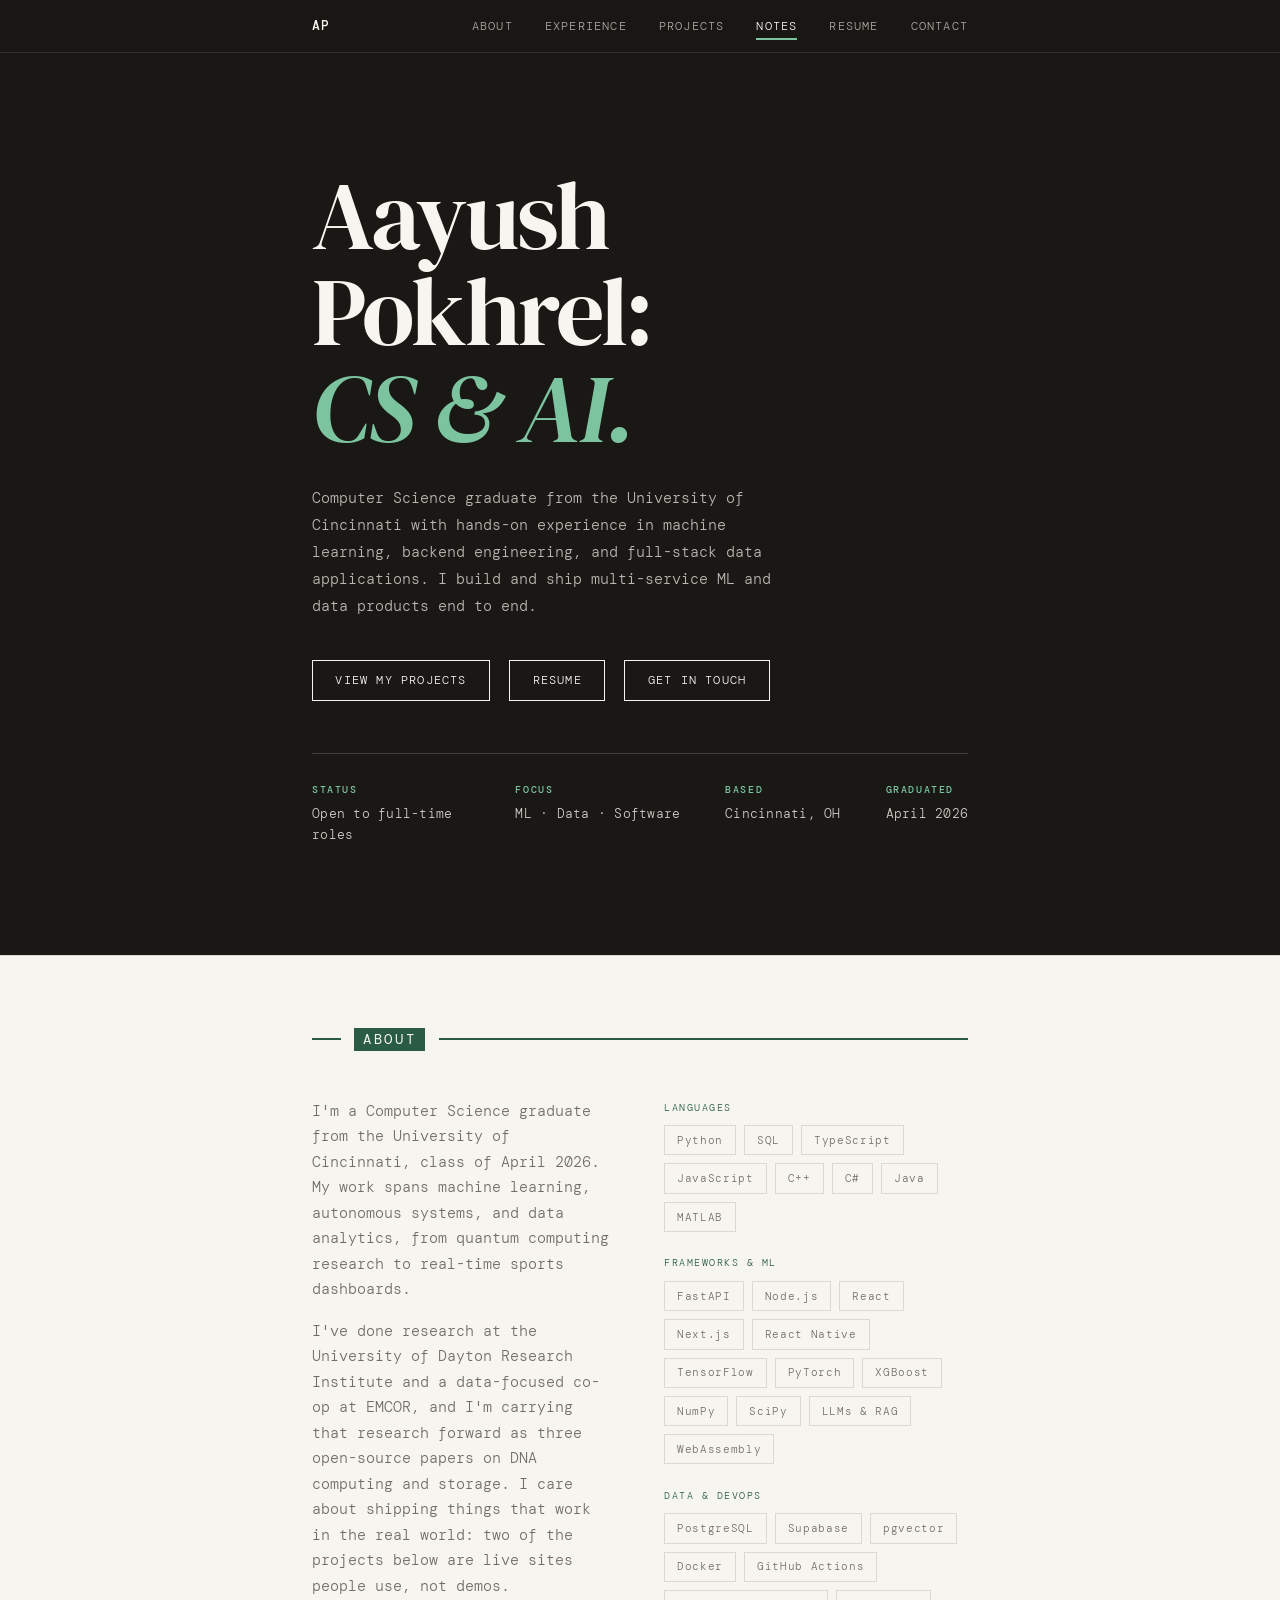
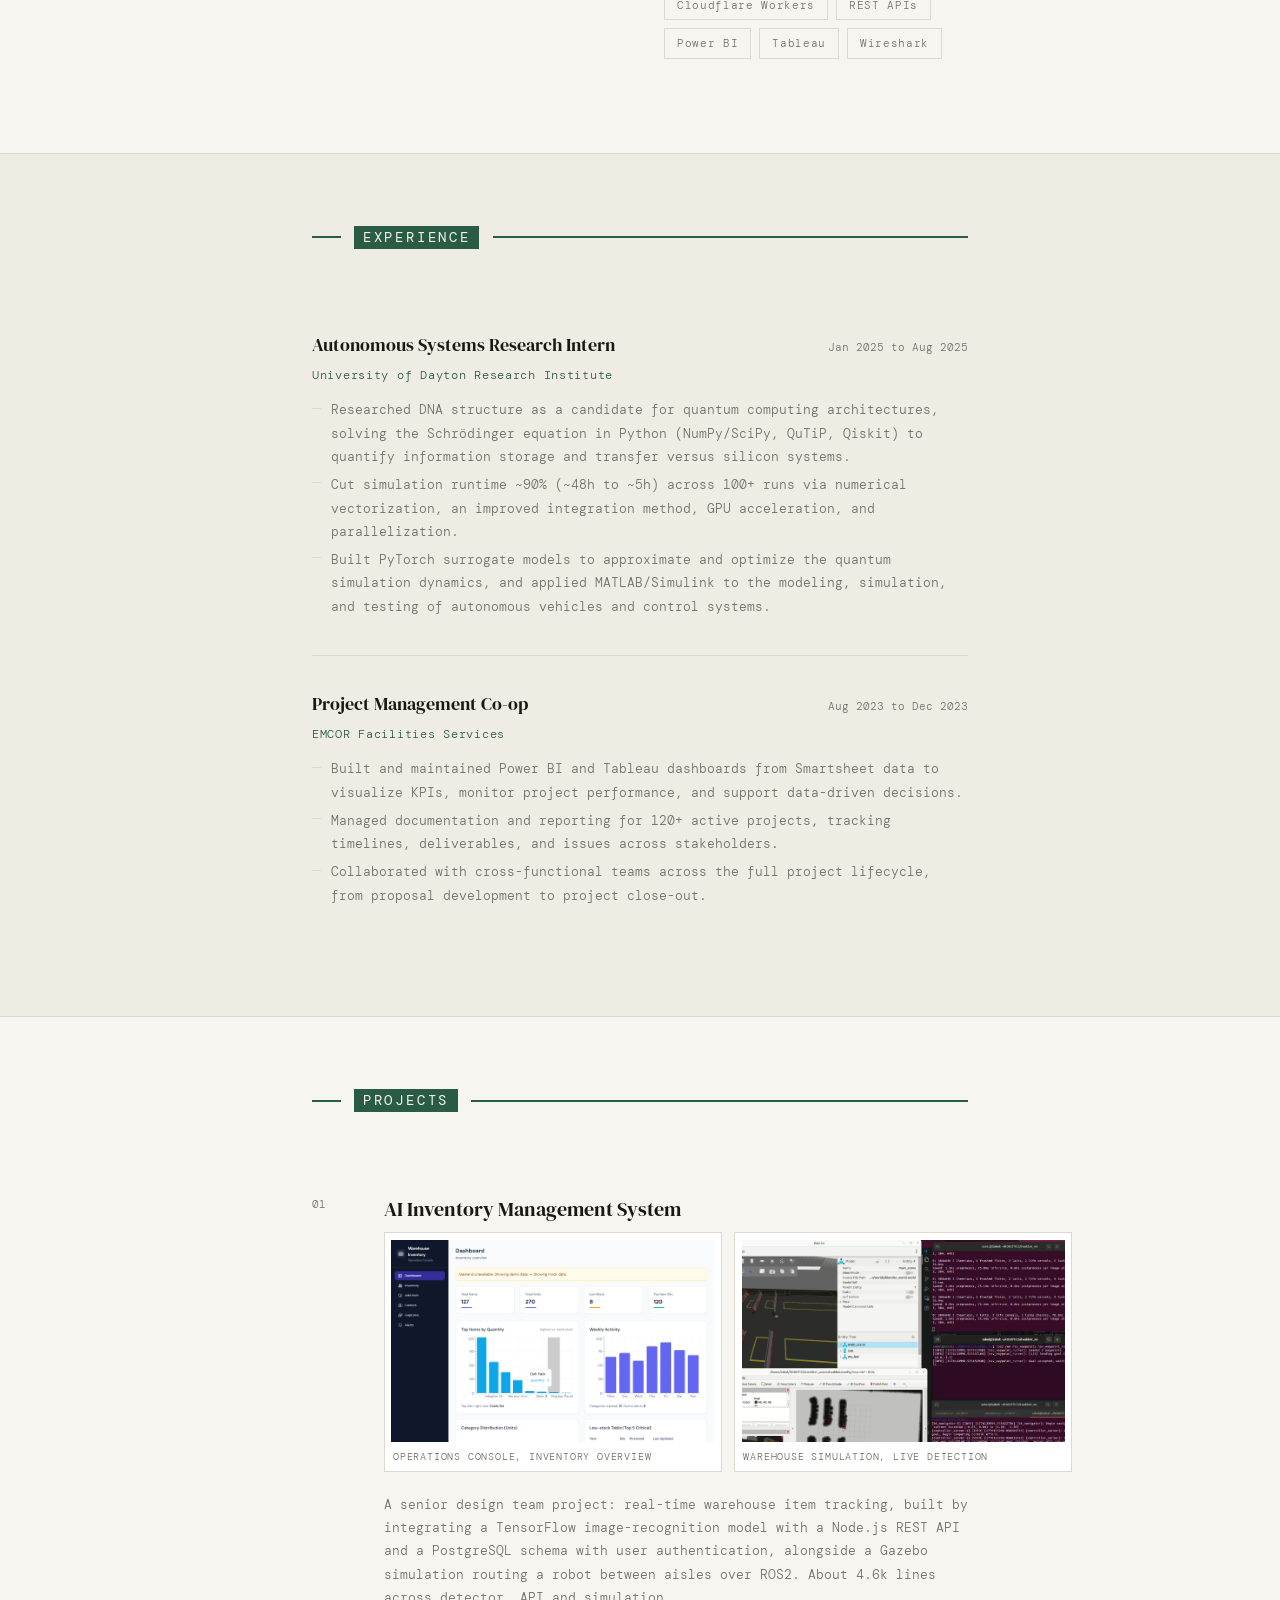
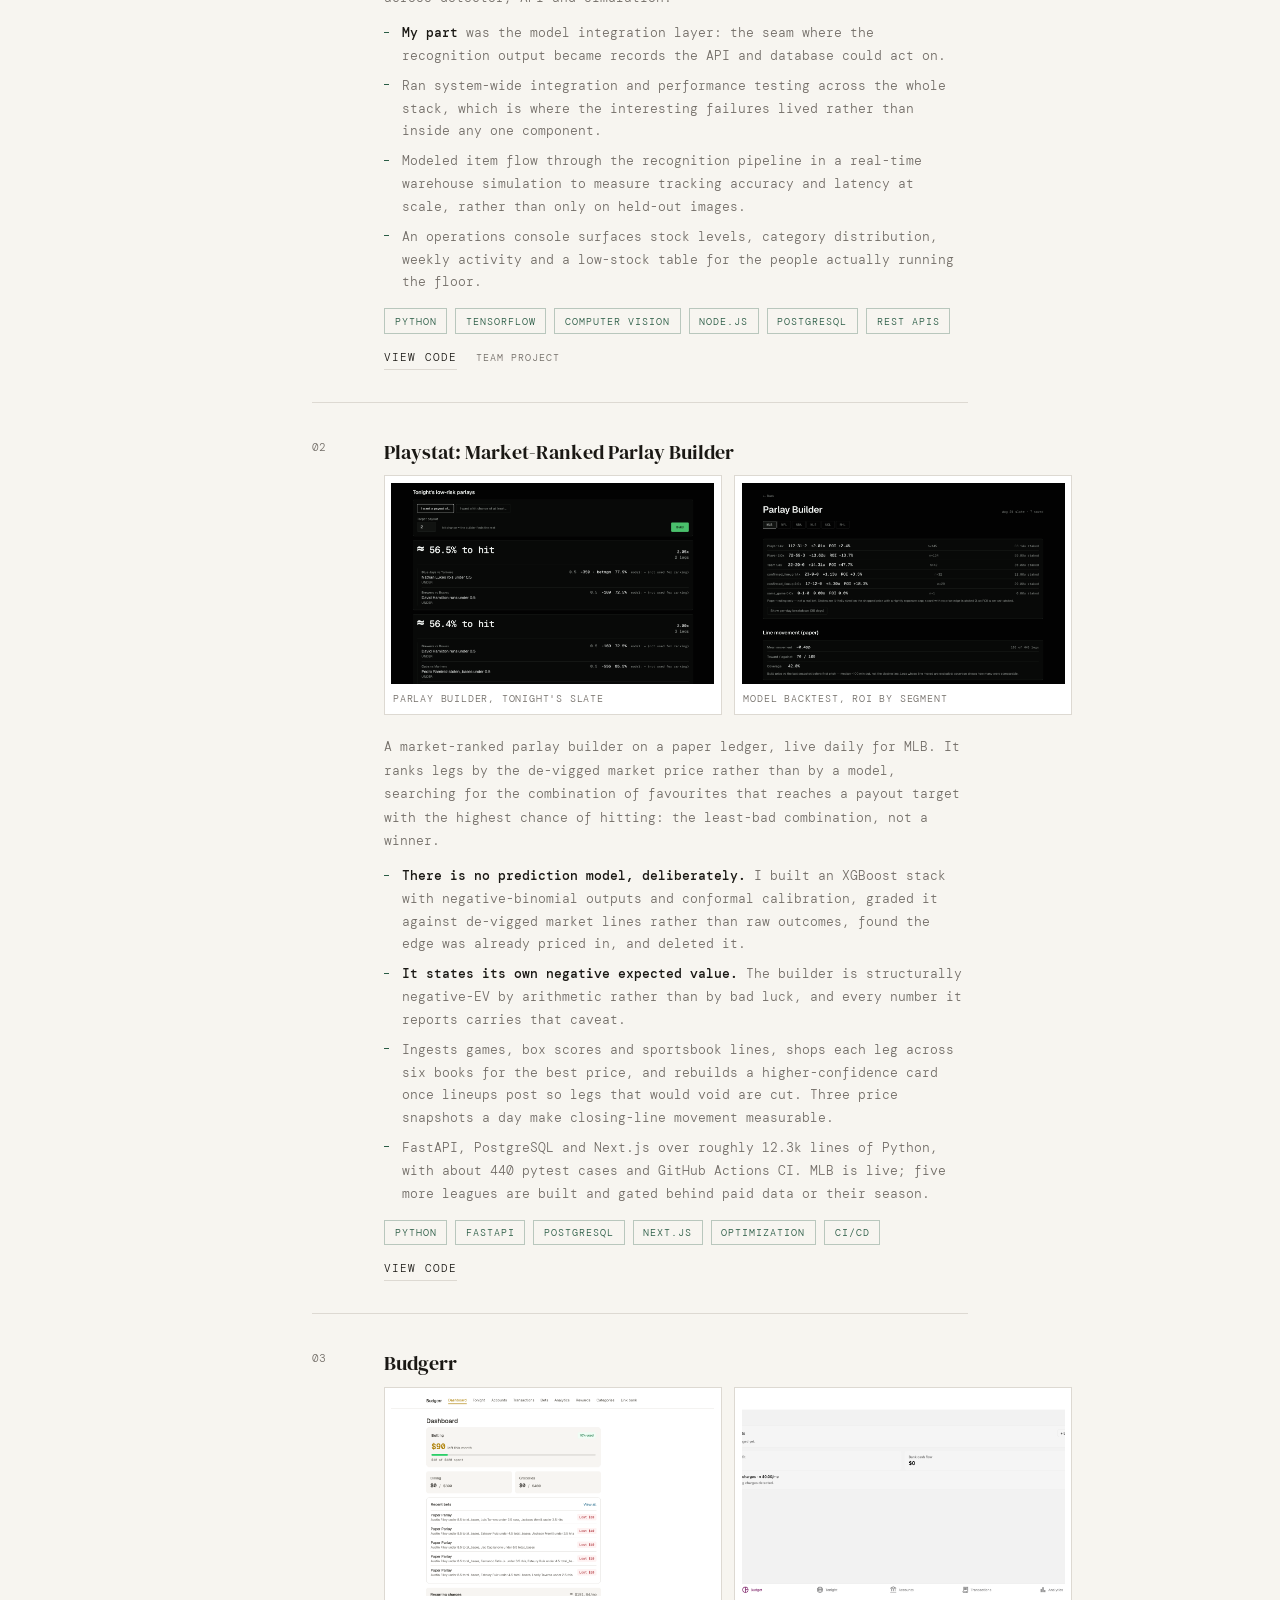
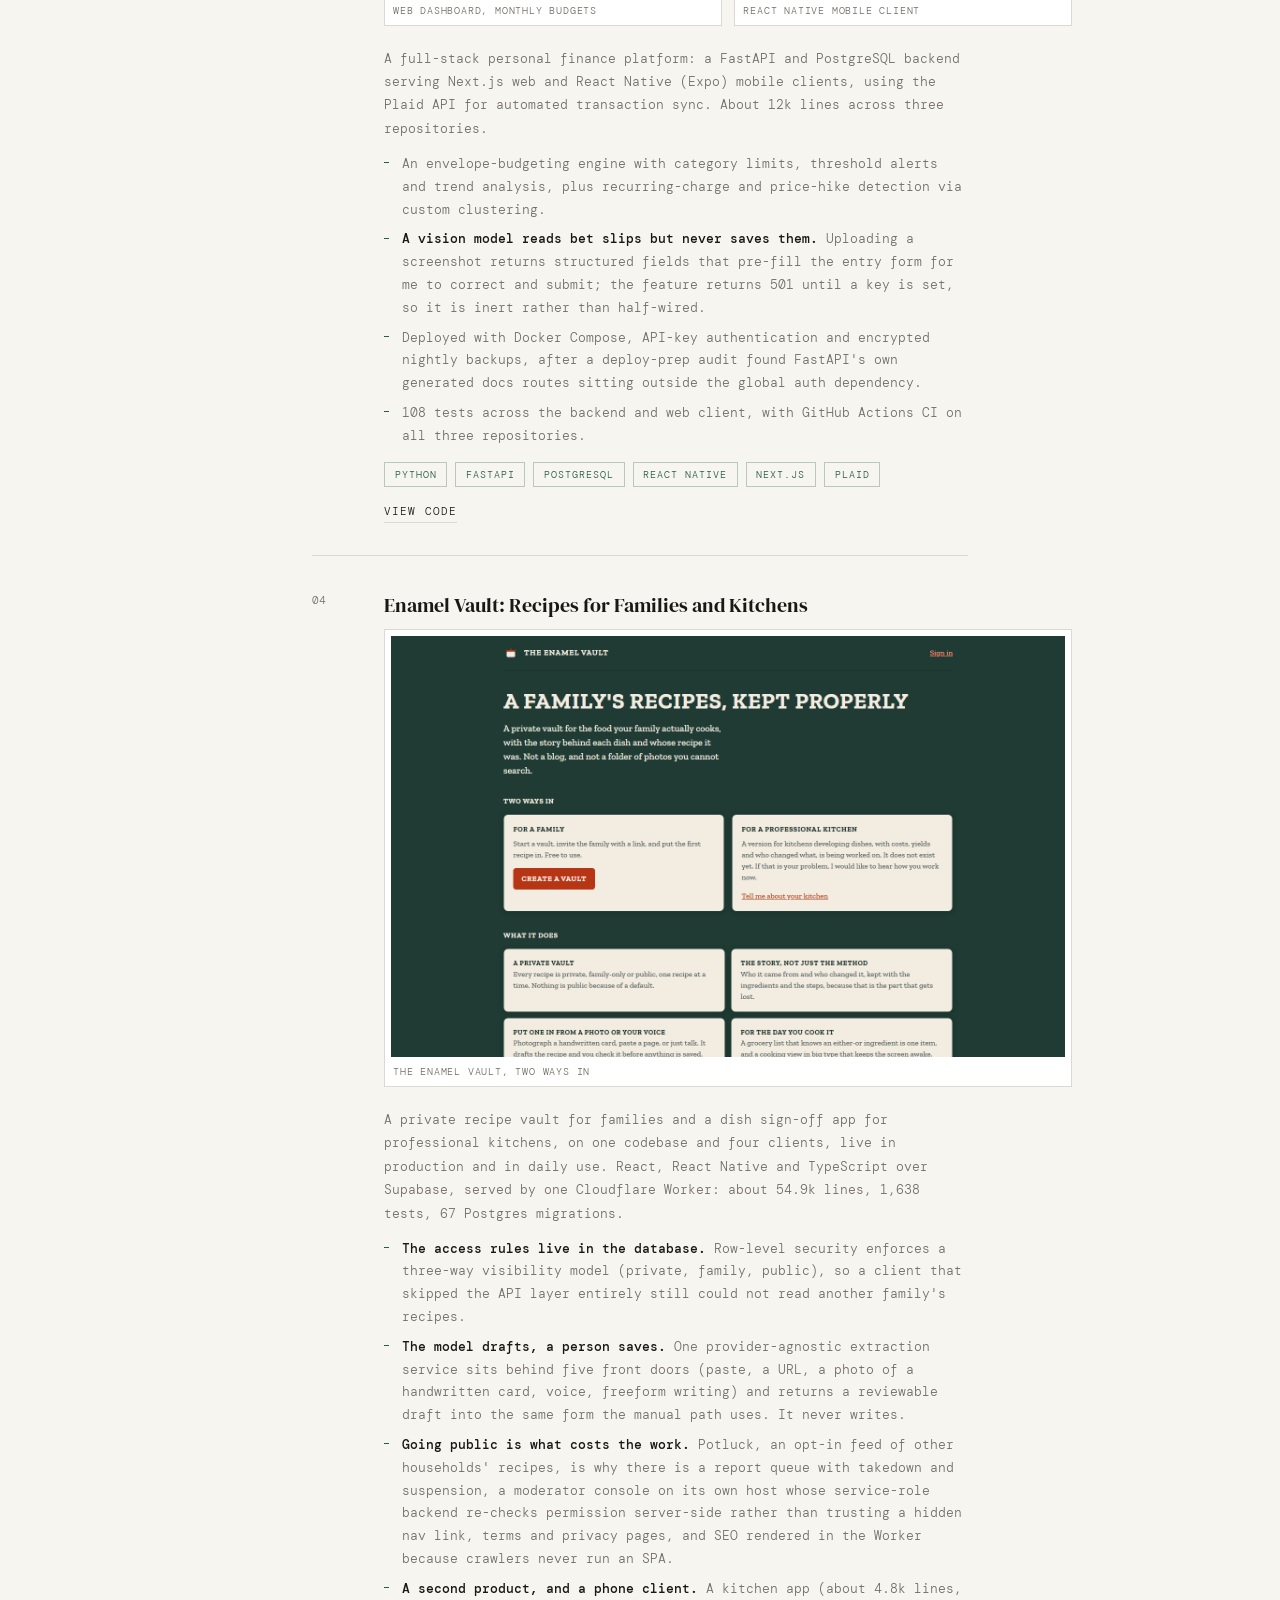
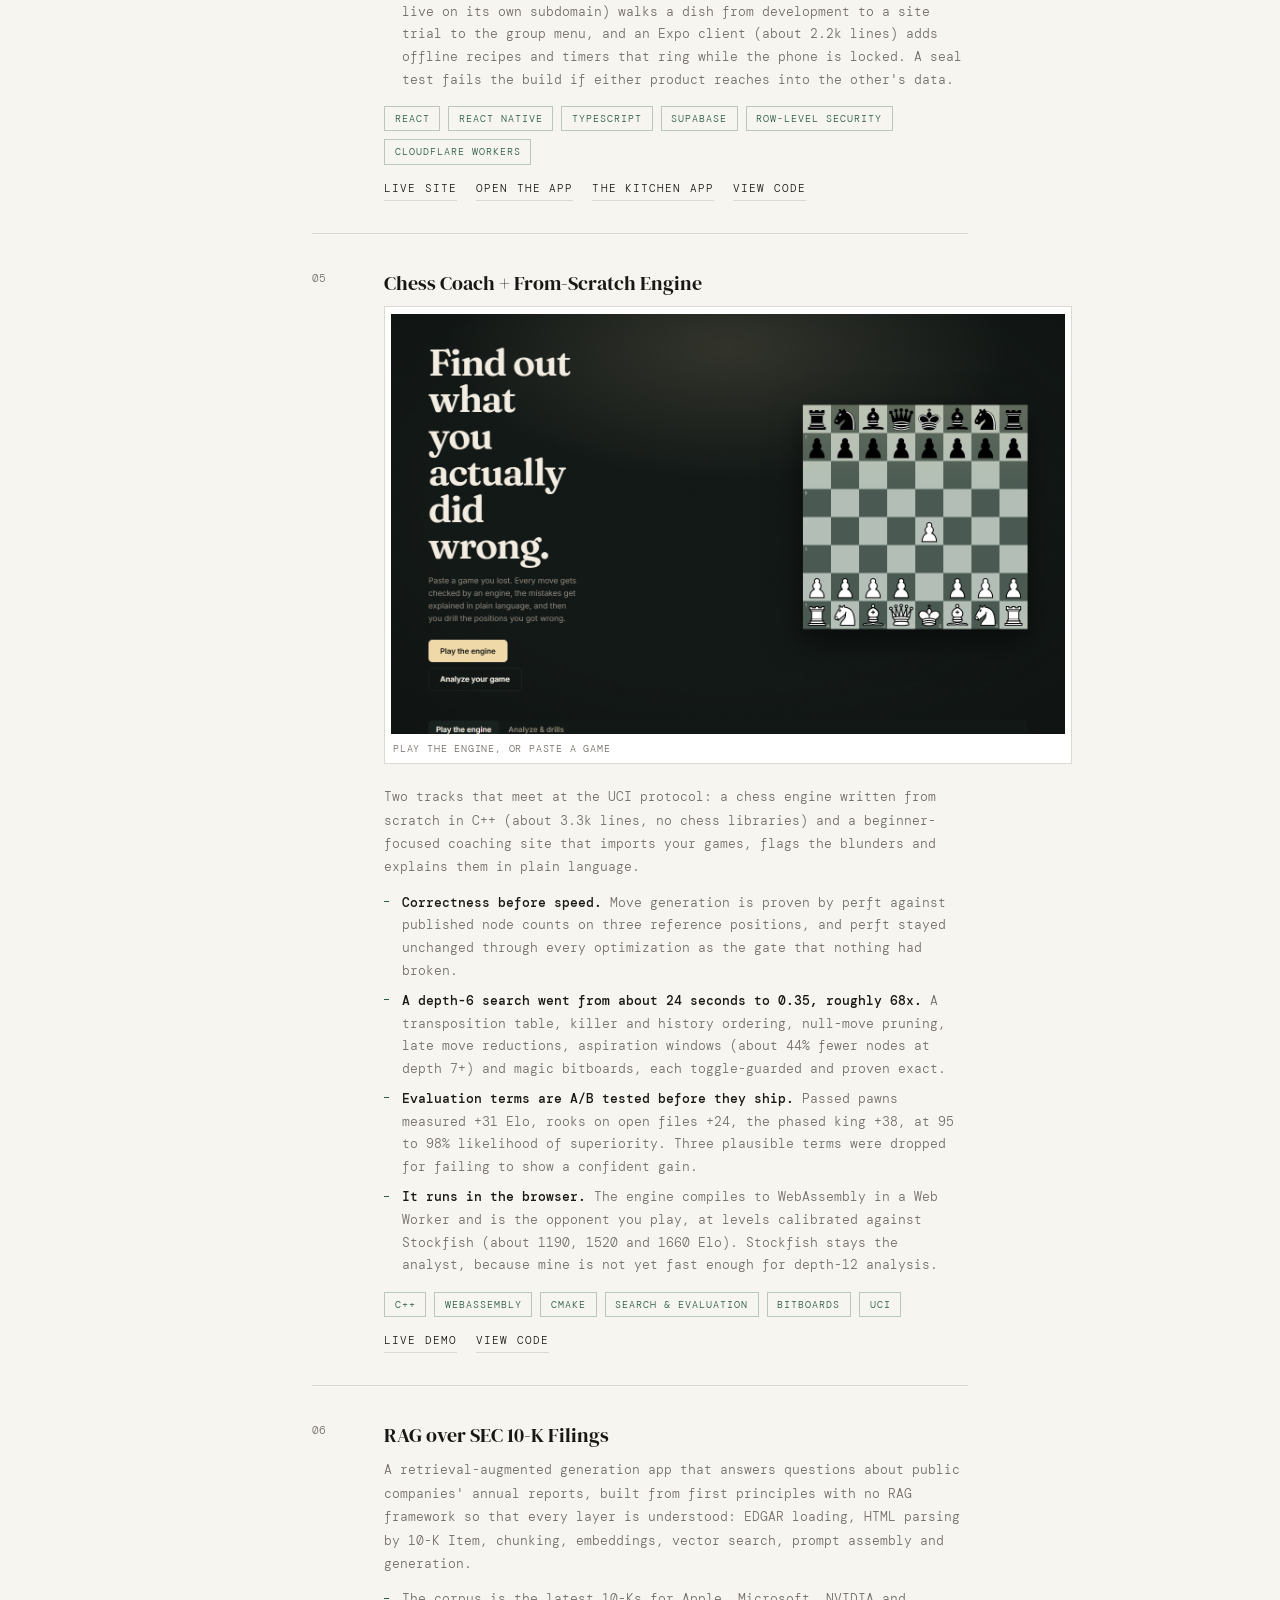
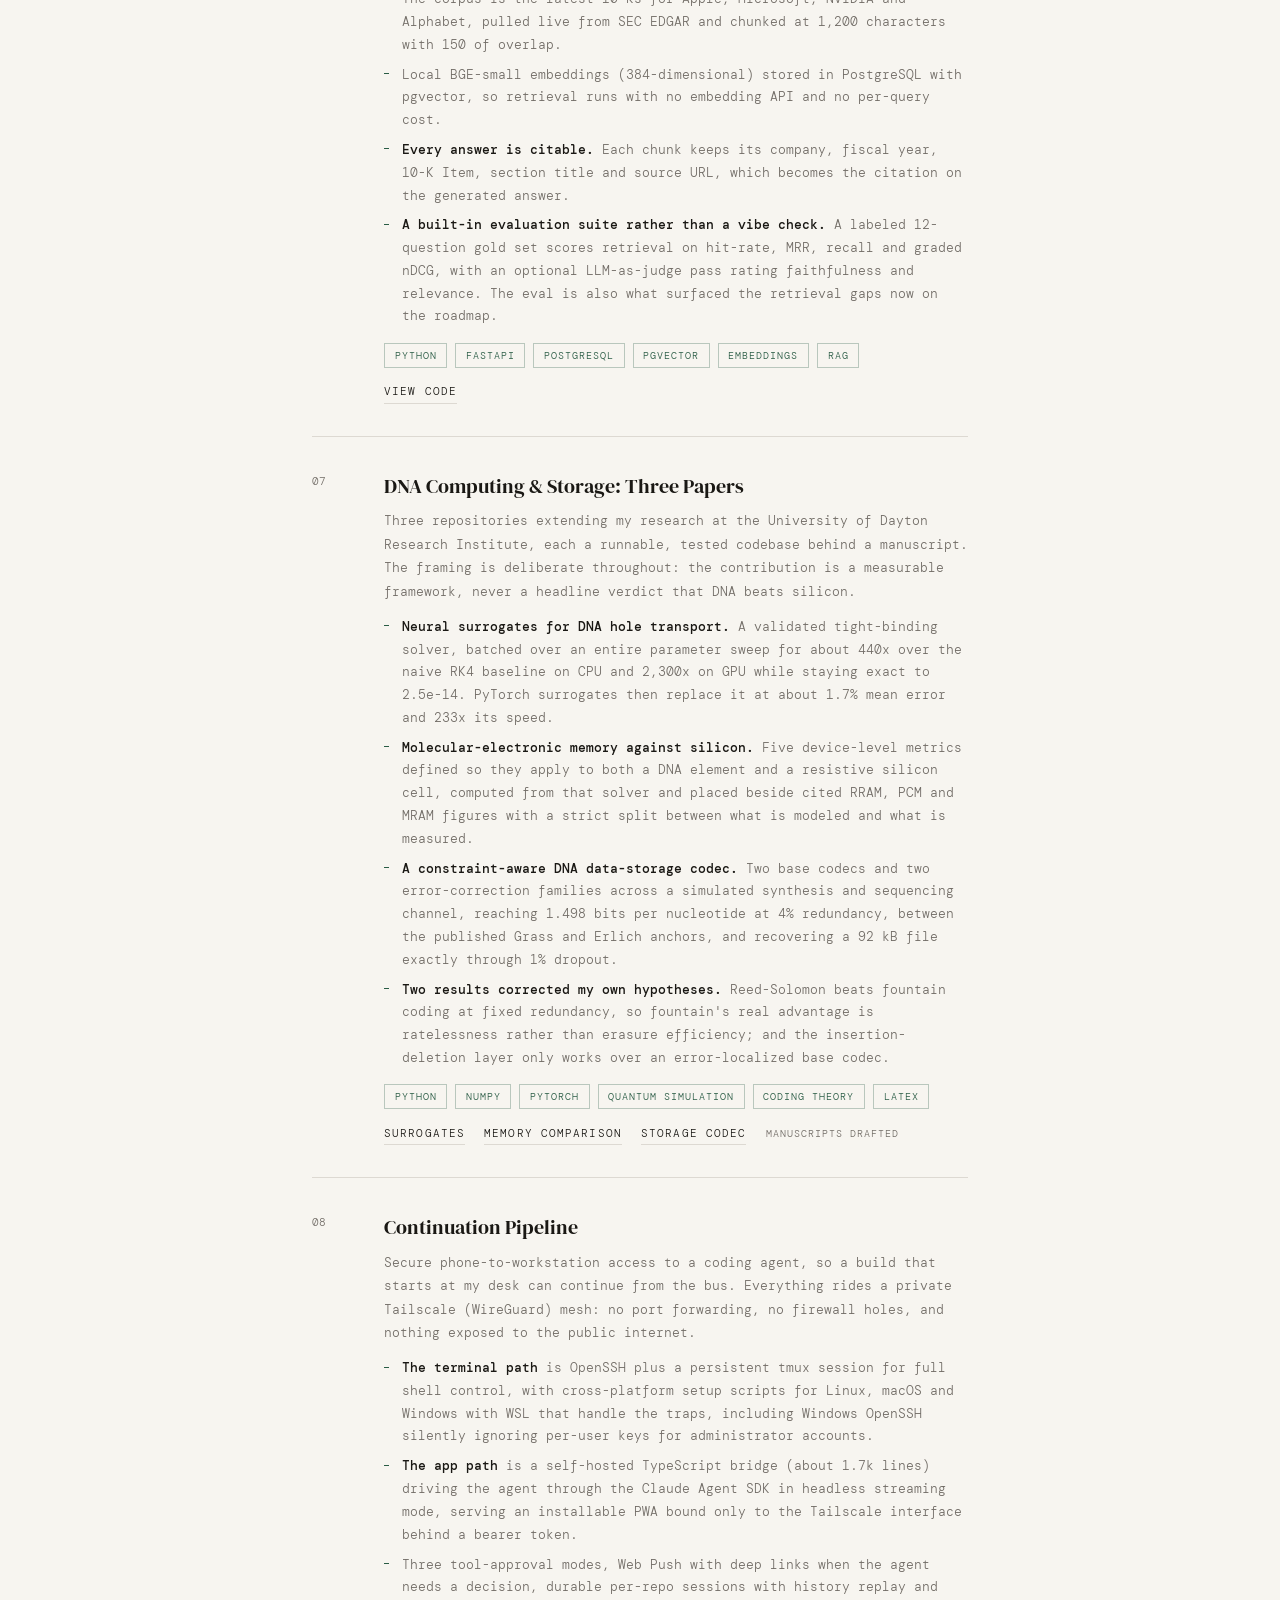
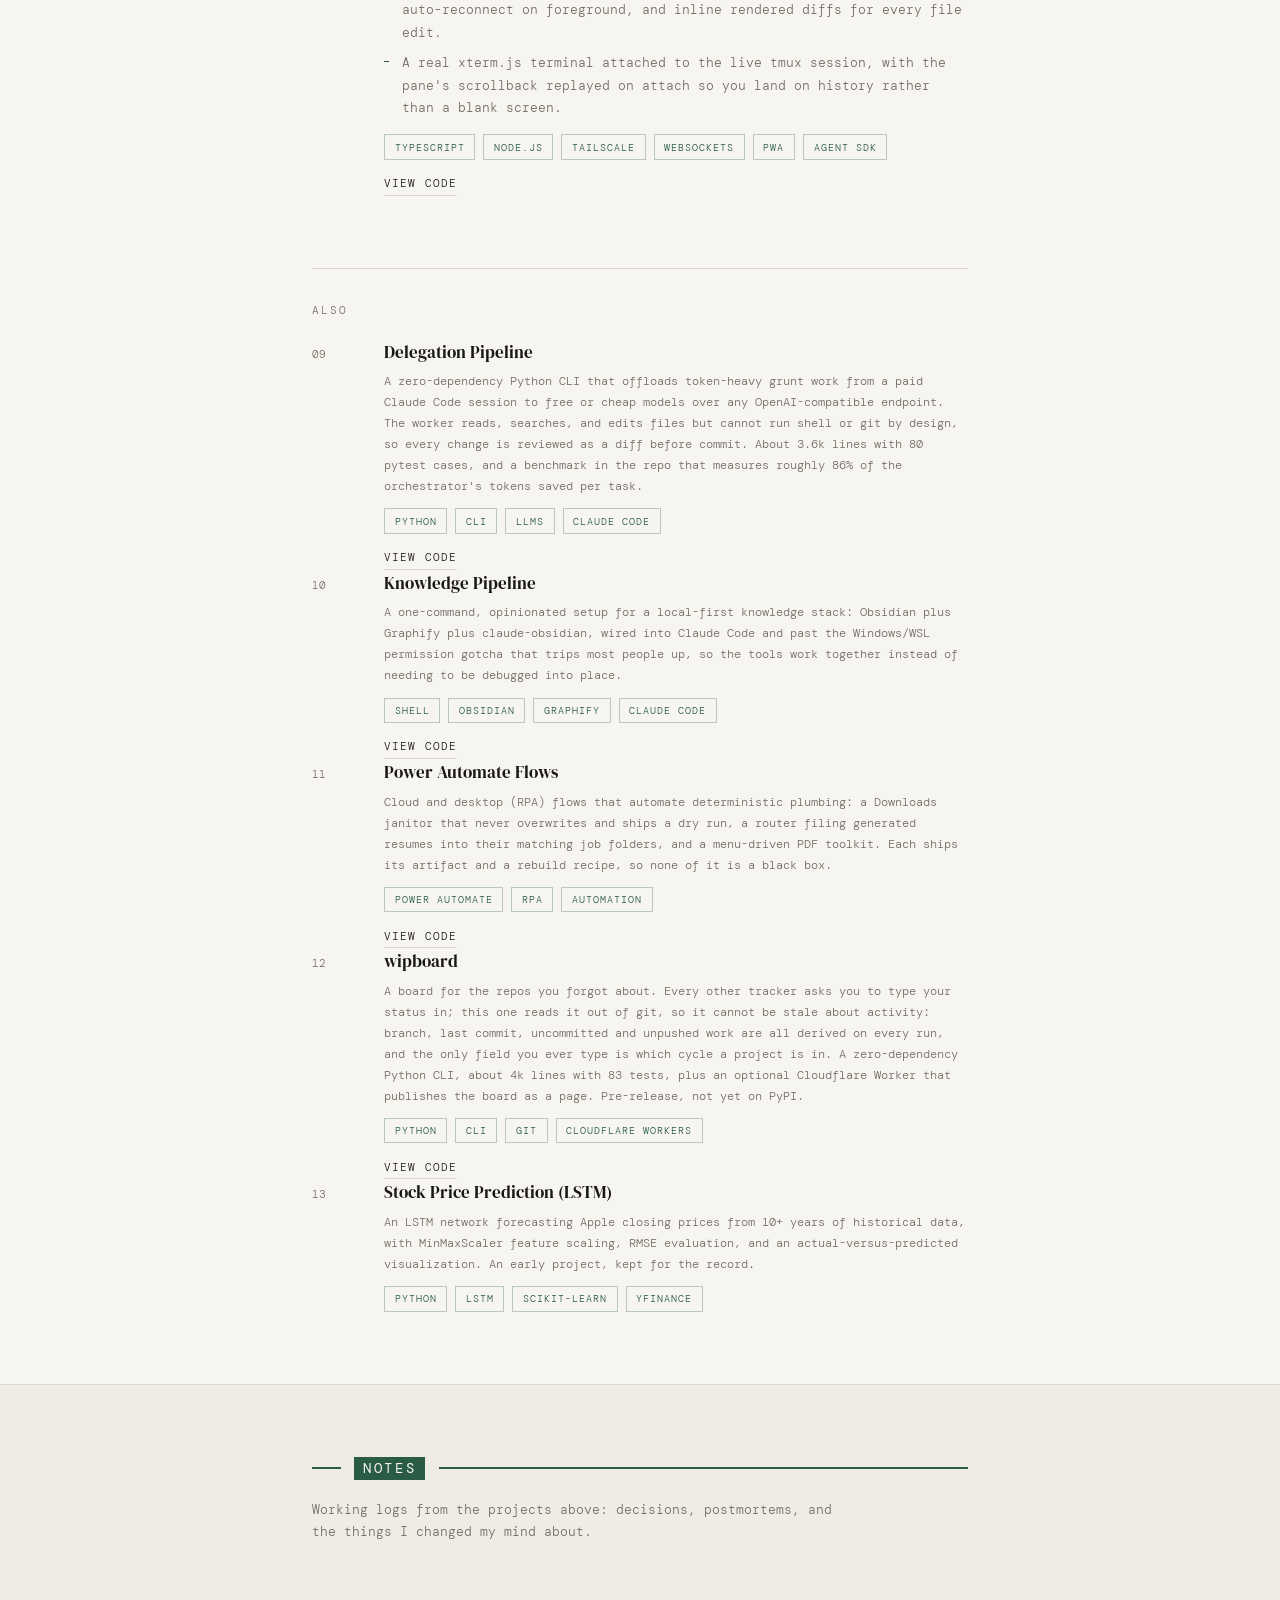
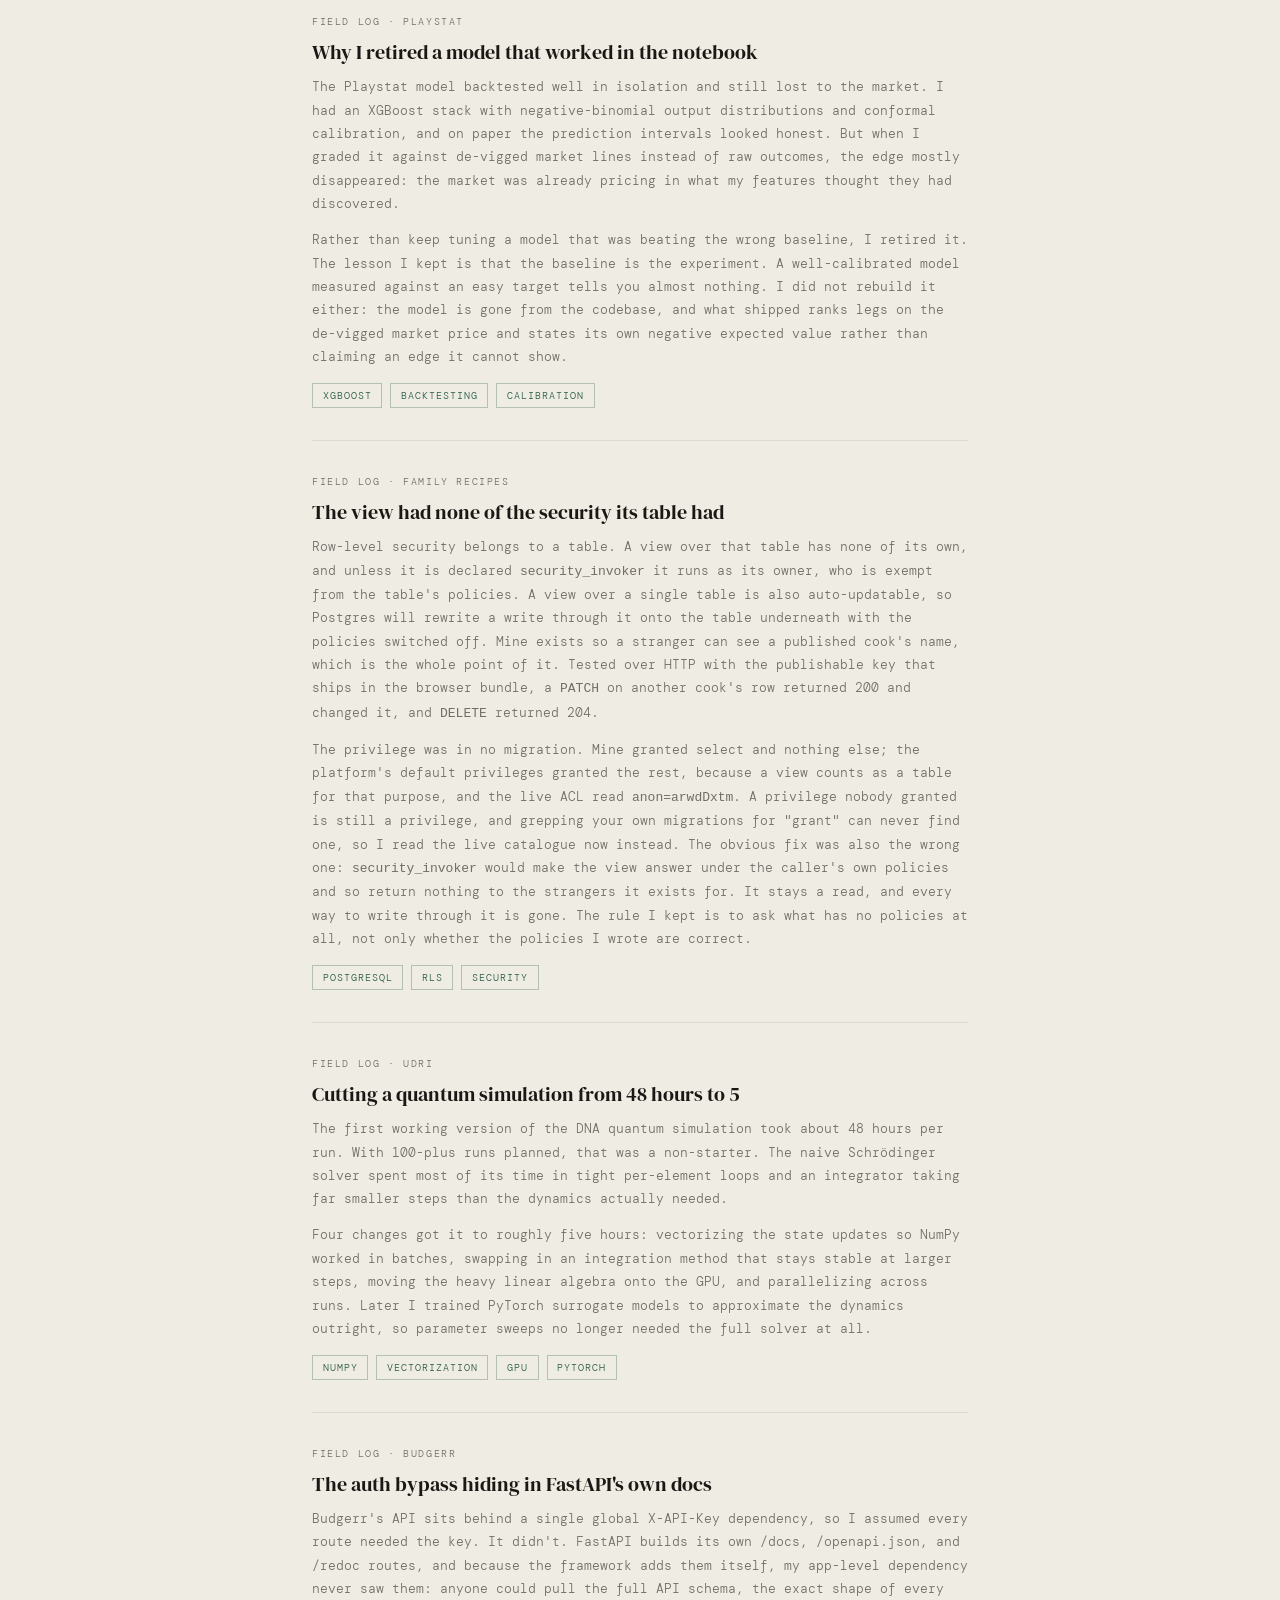
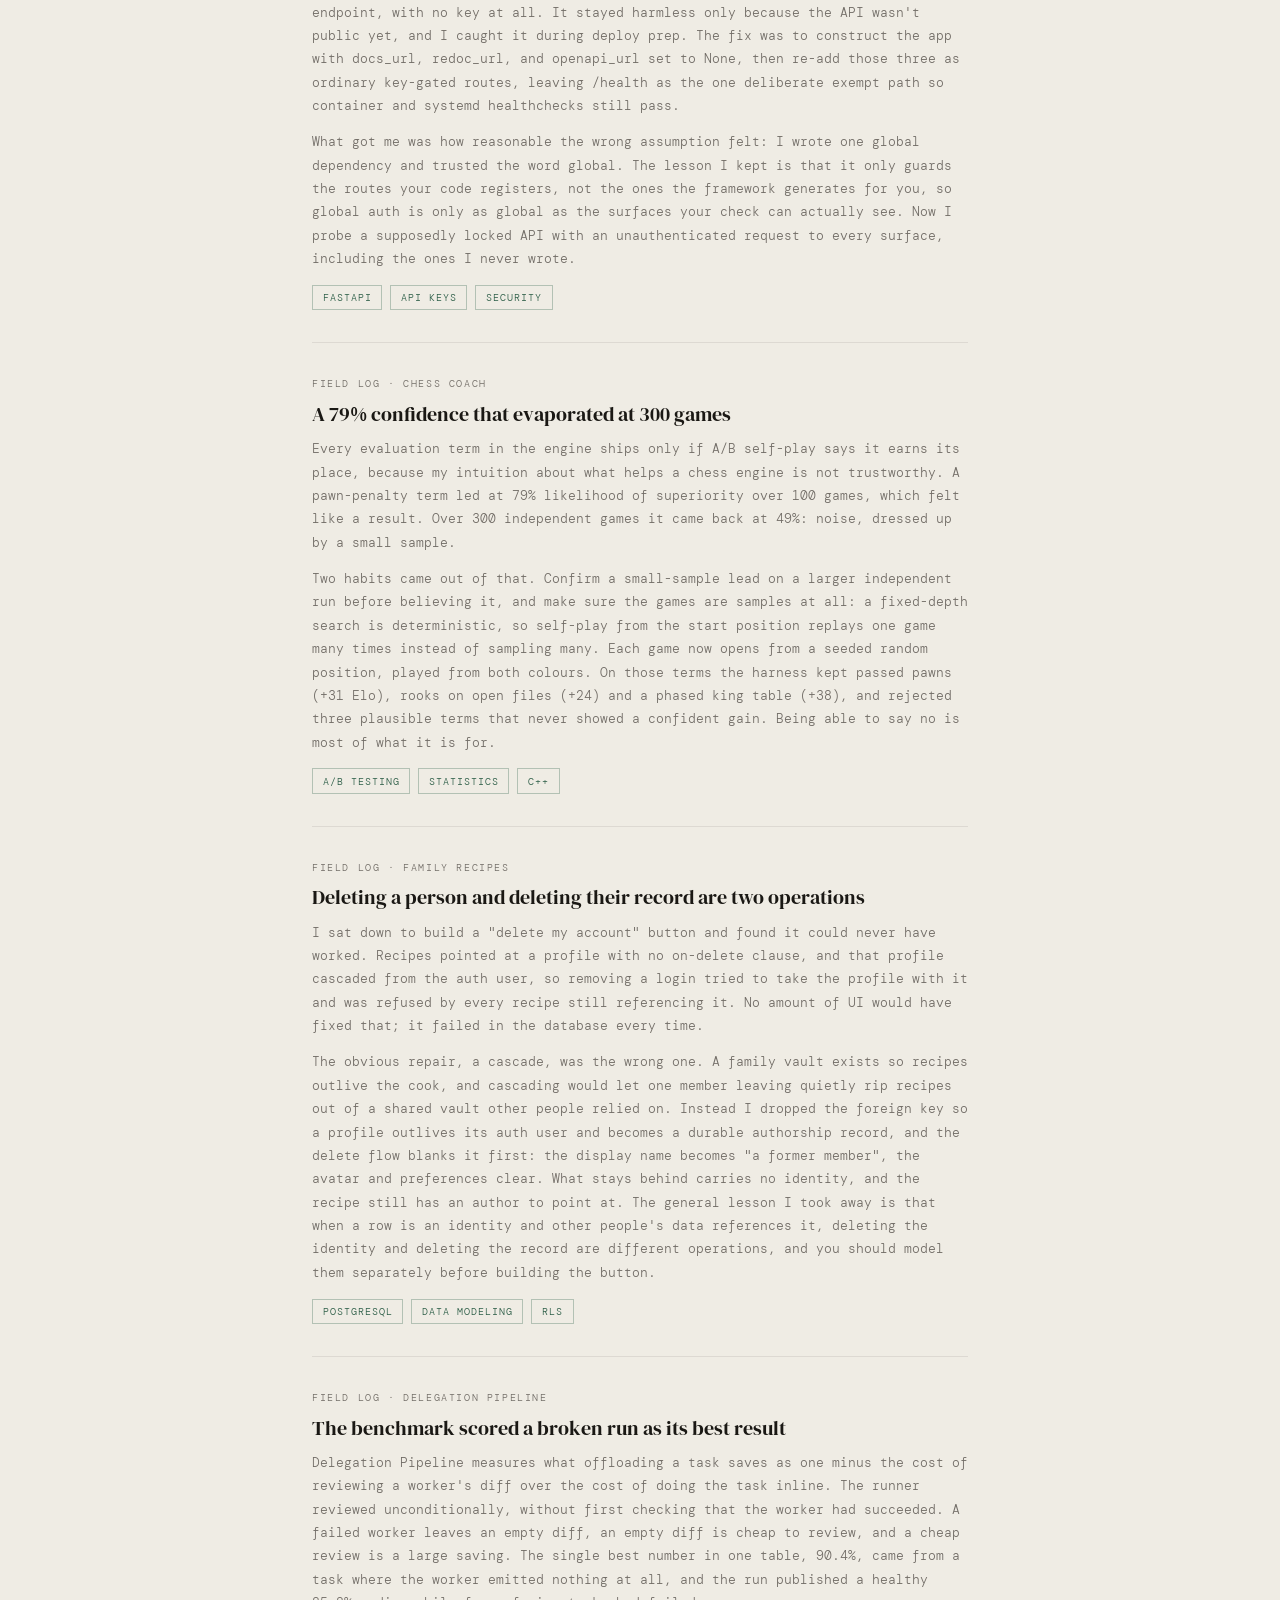
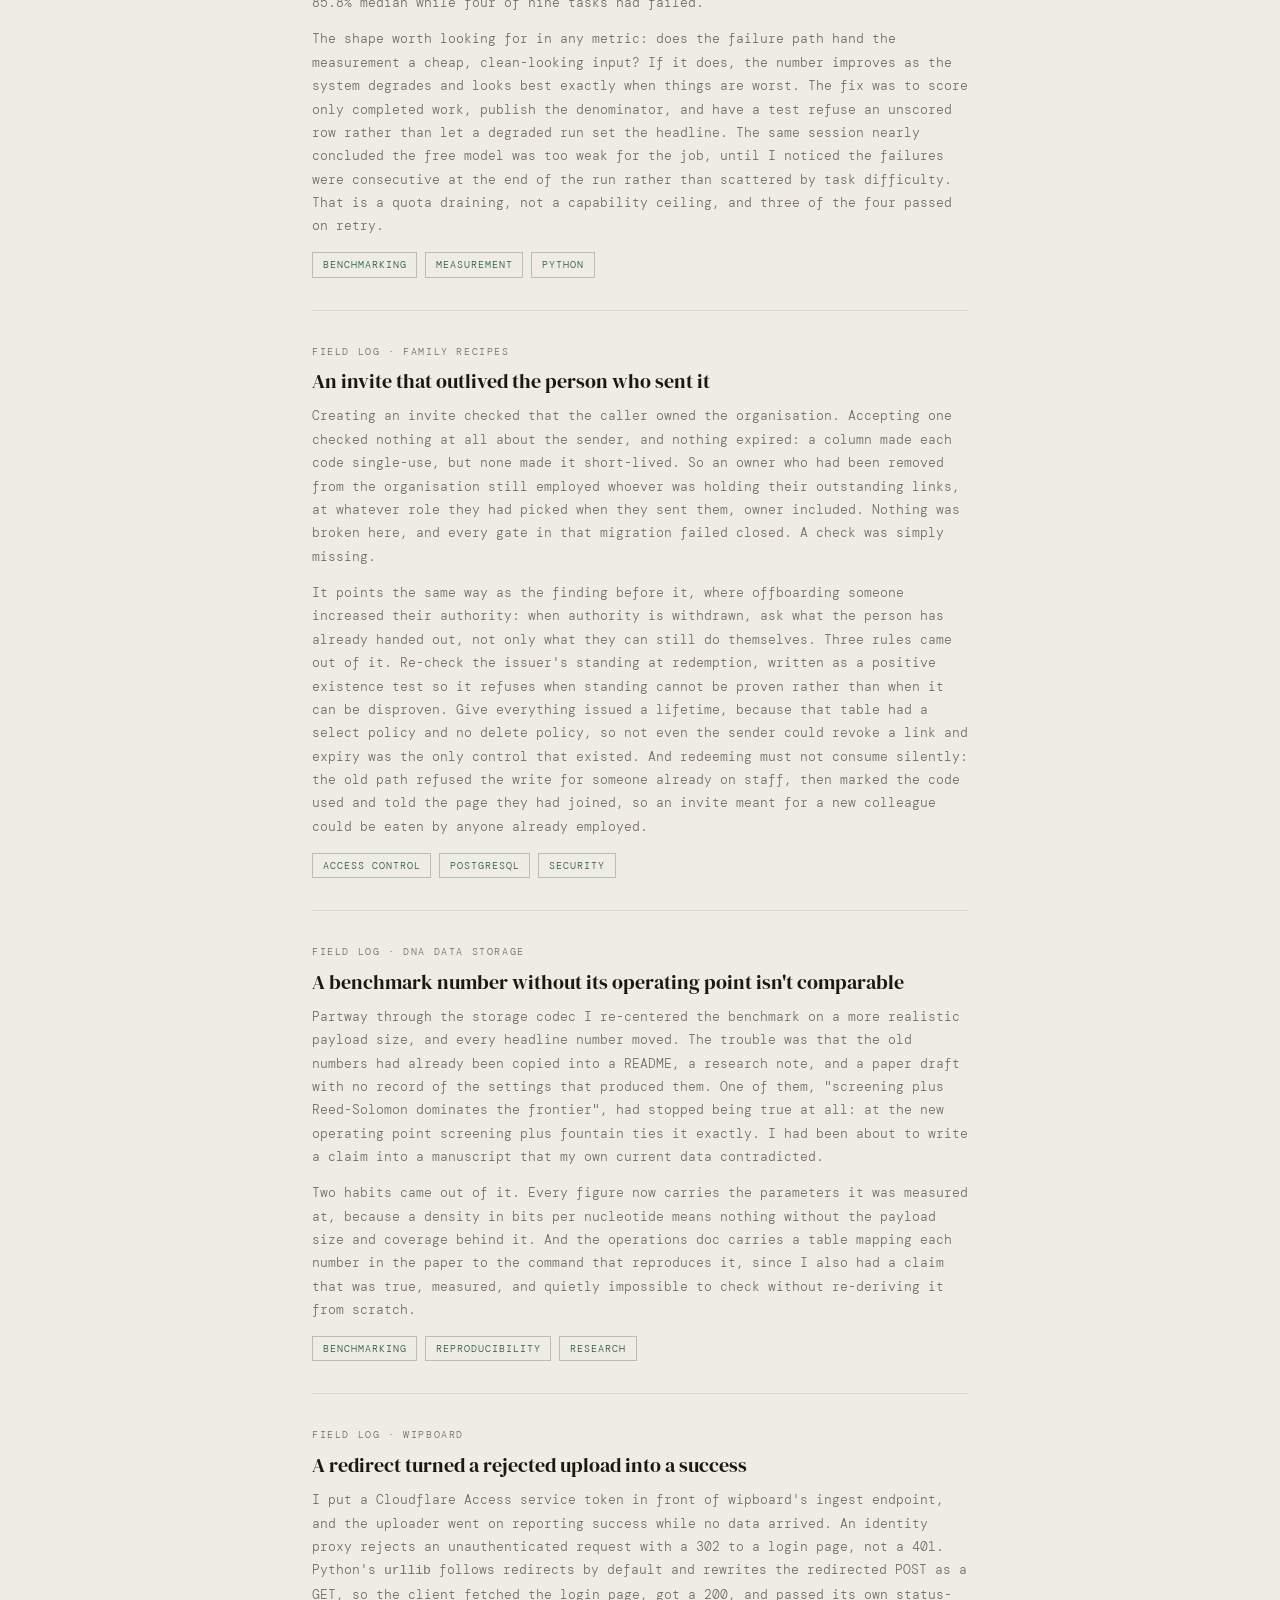
==== index.html @ 11a71f78 "Name the Enamel Vault entry after both products, not one of them "A Family Recipe Platform" describe" ====
<!DOCTYPE html>
<html lang="en">
<head>
  <meta charset="UTF-8" />
  <meta name="viewport" content="width=device-width, initial-scale=1.0, viewport-fit=cover"/>
  <title>Aayush Pokhrel · CS & AI</title>
  <meta name="description" content="Aayush Pokhrel is a Computer Science graduate (University of Cincinnati, 2026) working in machine learning, autonomous systems, and data engineering. Open to full-time ML, data, and software roles."/>
  <link rel="canonical" href="https://aayushpokhrel1.github.io/Portfolio/"/>

  <!-- Icons & browser chrome -->
  <link rel="icon" href="assets/favicon.svg" type="image/svg+xml"/>
  <meta name="theme-color" content="#1a1814"/>

  <!-- Open Graph (LinkedIn, Slack, Facebook, iMessage) -->
  <meta property="og:type" content="website"/>
  <meta property="og:url" content="https://aayushpokhrel1.github.io/Portfolio/"/>
  <meta property="og:title" content="Aayush Pokhrel · CS & AI"/>
  <meta property="og:description" content="Computer Science graduate (University of Cincinnati, 2026) working in machine learning, autonomous systems, and data engineering. Open to full-time ML, data, and software roles."/>
  <meta property="og:image" content="https://aayushpokhrel1.github.io/Portfolio/assets/og-image.png"/>
  <meta property="og:image:width" content="1200"/>
  <meta property="og:image:height" content="630"/>
  <meta property="og:image:alt" content="Aayush Pokhrel · CS & AI portfolio. Machine Learning, Data, Software. Open to full-time roles, Cincinnati, OH."/>
  <meta property="og:site_name" content="Aayush Pokhrel"/>

  <!-- Twitter / X card -->
  <meta name="twitter:card" content="summary_large_image"/>
  <meta name="twitter:title" content="Aayush Pokhrel · CS & AI"/>
  <meta name="twitter:description" content="Computer Science graduate (University of Cincinnati, 2026) in machine learning, autonomous systems, and data engineering. Open to full-time roles."/>
  <meta name="twitter:image" content="https://aayushpokhrel1.github.io/Portfolio/assets/og-image.png"/>

  <link href="https://fonts.googleapis.com/css2?family=DM+Serif+Display:ital@0;1&family=DM+Mono:wght@300;400;500&display=swap" rel="stylesheet"/>

  <!-- Structured data: helps recruiter/search tools read your identity correctly -->
  <script type="application/ld+json">
  {
    "@context": "https://schema.org",
    "@type": "Person",
    "name": "Aayush Pokhrel",
    "url": "https://aayushpokhrel1.github.io/Portfolio/",
    "jobTitle": "Machine Learning & Software Engineer",
    "email": "mailto:aayus.pok@gmail.com",
    "alumniOf": {
      "@type": "CollegeOrUniversity",
      "name": "University of Cincinnati"
    },
    "address": {
      "@type": "PostalAddress",
      "addressLocality": "Cincinnati",
      "addressRegion": "OH",
      "addressCountry": "US"
    },
    "knowsAbout": [
      "Machine Learning",
      "Data Engineering",
      "Autonomous Systems",
      "Computer Vision",
      "Software Engineering"
    ],
    "sameAs": [
      "https://www.linkedin.com/in/aayush-pokhrel-dev/",
      "https://github.com/aayushpokhrel1"
    ]
  }
  </script>
  <style>
    *, *::before, *::after { box-sizing: border-box; margin: 0; padding: 0; }

    :root {
      --bg: #f7f5f0;
      --bg-2: #efece4;
      --ink: #1a1814;
      --muted: #726d67;
      --accent: #2a5c45;
      --accent-light: #7cc4a0;
      --rule: #ddd9d2;
      --mono: 'DM Mono', monospace;
      --serif: 'DM Serif Display', Georgia, serif;
    }

    html { scroll-behavior: smooth; }

    body {
      background: var(--bg);
      color: var(--ink);
      font-family: var(--mono);
      font-weight: 300;
      font-size: 15px;
      line-height: 1.7;
      -webkit-font-smoothing: antialiased;
      overflow-wrap: break-word;
    }

    .container {
      max-width: 720px;
      margin: 0 auto;
      padding-inline: max(2rem, env(safe-area-inset-left)) max(2rem, env(safe-area-inset-right));
    }

    /* Browser surfaces themed from the palette, not left at engine defaults. */
    ::selection { background: var(--accent); color: var(--bg); }
    html { caret-color: var(--accent); }

    /* ── Accessibility ── */
    a:focus-visible,
    .btn:focus-visible,
    .nav-toggle:focus-visible,
    .contact-copy:focus-visible,
    .nav-links a:focus-visible {
      outline: 2px solid currentColor;
      outline-offset: 3px;
    }
    .skip-link {
      position: absolute;
      left: 0.75rem;
      top: -3.5rem;
      z-index: 200;
      background: var(--ink);
      color: var(--bg);
      font-family: var(--mono);
      font-size: 12px;
      letter-spacing: 0.08em;
      text-transform: uppercase;
      padding: 0.55rem 0.9rem;
      text-decoration: none;
      transition: top 0.15s ease;
    }
    .skip-link:focus { top: 0.6rem; }

    /* ── Scroll progress (a forest thread that fills as you read) ── */
    .scroll-progress {
      position: fixed;
      top: 0; left: 0; right: 0;
      height: 2px;
      background: var(--accent);
      transform: scaleX(0);
      transform-origin: left center;
      z-index: 101;
      will-change: transform;
      pointer-events: none;
    }

    /* ── Nav ── */
    nav {
      position: fixed;
      top: 0; left: 0; right: 0;
      z-index: 100;
      background: rgba(247,245,240,0.88);
      backdrop-filter: blur(10px);
      border-bottom: 1px solid var(--rule);
      transition: background 0.25s ease, border-color 0.25s ease;
    }
    nav .container {
      display: flex;
      justify-content: space-between;
      align-items: center;
      height: 52px;
    }
    .nav-logo {
      font-family: var(--mono);
      font-weight: 500;
      font-size: 13px;
      letter-spacing: 0.08em;
      color: var(--ink);
      text-decoration: none;
    }
    .nav-links {
      display: flex;
      gap: 2rem;
      list-style: none;
    }
    .nav-links a {
      position: relative;
      font-size: 12px;
      letter-spacing: 0.1em;
      text-transform: uppercase;
      color: var(--muted);
      text-decoration: none;
      transition: color 0.2s;
    }
    .nav-links a:hover { color: var(--ink); }
    /* "You are here": the current section's link carries a forest thread. */
    .nav-links a.active { color: var(--ink); }
    .nav-links a.active::after {
      content: '';
      position: absolute;
      left: 0; right: 0;
      bottom: -6px;
      height: 2px;
      background: var(--accent);
    }
    nav.nav--hero .nav-links a.active { color: var(--bg); }
    nav.nav--hero .nav-links a.active::after { background: var(--accent-light); }
    /* Nav adapts over the dark hero; JS toggles .nav--hero. Default (JS off) stays legible paper. */
    /* Over the dark hero, the bar takes a translucent-ink blur (the dark twin of
       the paper nav) so hero text passes cleanly under it instead of overlapping. */
    nav.nav--hero {
      background: rgba(26,24,20,0.82);
      backdrop-filter: blur(10px);
      border-bottom-color: rgba(247,245,240,0.1);
    }
    nav.nav--hero .nav-logo { color: var(--bg); }
    nav.nav--hero .nav-links a { color: rgba(247,245,240,0.65); }
    nav.nav--hero .nav-links a:hover { color: var(--bg); }

    /* Menu toggle: hidden on pointer-comfortable widths, shown as the mobile control. */
    .nav-toggle {
      display: none;
      align-items: center;
      min-height: 44px;
      padding: 0.35rem 0.85rem;
      font-family: var(--mono);
      font-weight: 400;
      font-size: 12px;
      letter-spacing: 0.1em;
      text-transform: uppercase;
      color: var(--muted);
      background: transparent;
      border: 1px solid var(--rule);
      cursor: pointer;
      transition: color 0.2s, border-color 0.2s;
    }
    .nav-toggle:hover { color: var(--ink); border-color: var(--ink); }
    nav.nav--hero .nav-toggle { color: var(--bg); border-color: rgba(247,245,240,0.4); }
    nav.nav--hero .nav-toggle:hover { border-color: var(--bg); }

    @media (max-width: 600px) {
      .nav-toggle { display: inline-flex; }
      .nav-links {
        position: absolute;
        top: 100%;
        left: 0;
        right: 0;
        flex-direction: column;
        gap: 0;
        padding: 0.4rem 0 0.6rem;
        background: rgba(247,245,240,0.97);
        backdrop-filter: blur(10px);
        border-bottom: 1px solid var(--rule);
        display: none;
      }
      nav.menu-open .nav-links { display: flex; }
      .nav-links li { width: 100%; }
      /* Drawer sits on paper regardless of hero state, so links keep paper-surface colors. */
      nav.nav--hero .nav-links a,
      .nav-links a {
        display: flex;
        align-items: center;
        min-height: 48px;
        padding: 0 max(2rem, env(safe-area-inset-left));
        font-size: 13px;
        color: var(--muted);
        border-top: 1px solid var(--rule);
      }
      .nav-links li:first-child a { border-top: none; }
      nav.nav--hero .nav-links a:hover,
      .nav-links a:hover { color: var(--ink); }
      /* Drawer rows already carry hairlines; drop the underline tick here. */
      .nav-links a.active::after { display: none; }
      .nav-links a.active { color: var(--ink); }
    }

    /* ── Hero (dark peak) ── */
    #hero {
      background: var(--ink);
      color: var(--bg);
      padding: 168px 0 108px;
    }
    @media (max-width: 580px) { #hero { padding: 116px 0 68px; } }
    h1 {
      font-family: var(--serif);
      font-size: clamp(3.4rem, 12vw, 6rem);
      font-weight: 400;
      line-height: 1.0;
      letter-spacing: -0.025em;
      margin-bottom: 1.8rem;
    }
    h1 em { font-style: italic; color: var(--accent-light); }
    /* Field-notebook spec strip: the hero's grounding index card. */
    .hero-spec {
      margin-top: 3.2rem;
      padding-top: 1.7rem;
      border-top: 1px solid rgba(247,245,240,0.18);
      display: grid;
      grid-template-columns: repeat(4, auto);
      justify-content: start;
      gap: 1.5rem 2.8rem;
    }
    .hero-spec > div { display: flex; flex-direction: column; gap: 0.4rem; }
    .hero-spec dt {
      font-family: var(--mono);
      font-size: 10px;
      font-weight: 500;
      letter-spacing: 0.16em;
      text-transform: uppercase;
      color: var(--accent-light);
    }
    .hero-spec dd {
      font-family: var(--mono);
      font-size: 12.5px;
      letter-spacing: 0.02em;
      color: rgba(247,245,240,0.82);
    }
    @media (max-width: 580px) {
      .hero-spec { grid-template-columns: 1fr 1fr; gap: 1.3rem 1.5rem; margin-top: 2.6rem; }
    }
    .hero-sub {
      font-size: 15px;
      color: rgba(247,245,240,0.72);
      max-width: 480px;
      line-height: 1.8;
      margin-bottom: 2.5rem;
    }
    /* Buttons invert on the dark hero surface */
    #hero .btn { border-color: var(--bg); color: var(--bg); }
    #hero .btn:hover { background: var(--bg); color: var(--ink); }
    #hero .btn-ghost { border-color: rgba(247,245,240,0.28); color: rgba(247,245,240,0.72); }
    #hero .btn-ghost:hover { border-color: var(--bg); background: transparent; color: var(--bg); }
    .hero-cta {
      display: flex;
      gap: 1.2rem;
      align-items: center;
      flex-wrap: wrap;
    }
    .btn {
      display: inline-block;
      padding: 0.6rem 1.4rem;
      font-family: var(--mono);
      font-size: 12px;
      letter-spacing: 0.1em;
      text-transform: uppercase;
      text-decoration: none;
      border: 1px solid var(--ink);
      color: var(--ink);
      transition: background 0.2s, color 0.2s;
    }
    .btn:hover { background: var(--ink); color: var(--bg); }
    .btn-ghost { border-color: var(--rule); color: var(--muted); }
    .btn-ghost:hover { border-color: var(--ink); background: transparent; color: var(--ink); }

    /* ── Section shared ── */
    section {
      padding: 72px 0;
      border-bottom: 1px solid var(--rule);
    }
    /* Tonal banding: alternating sections sit on a slightly deeper paper tone,
       so the long scroll has rhythm without leaving the one warm family. */
    #experience, #notes { background: var(--bg-2); }
    .section-label {
      display: flex;
      align-items: center;
      gap: 0.85rem;
      font-family: var(--mono);
      font-weight: 400;
      font-size: 14px;
      letter-spacing: 0.2em;
      text-transform: uppercase;
      color: var(--ink);
      margin-bottom: 3rem;
    }
    /* A short forest tick leads the label; a longer forest rule continues after it. */
    /* Header: a short leading tick, then a filled forest box (paper text),
       then a rule that continues to the edge. */
    .section-label::before {
      content: '';
      width: 1.8rem;
      height: 2px;
      background: var(--accent);
      flex: none;
    }
    .section-label > span {
      background: var(--accent);
      color: var(--bg);
      padding: 0.22em 0.6em;
    }
    .section-label::after {
      content: '';
      flex: 1;
      height: 2px;
      background: var(--accent);
    }
    h2 {
      font-family: var(--serif);
      font-size: clamp(1.6rem, 3vw, 2.2rem);
      font-weight: 400;
      line-height: 1.2;
      margin-bottom: 0.5rem;
    }

    /* ── About ── */
    .about-grid {
      display: grid;
      grid-template-columns: 1fr 1fr;
      gap: 3rem;
      align-items: start;
    }
    @media (max-width: 580px) { .about-grid { grid-template-columns: 1fr; gap: 2rem; } }
    .about-text p { color: var(--muted); margin-bottom: 1rem; }
    .skills-group { margin-bottom: 1.4rem; }
    .skills-group-label {
      font-size: 10px;
      letter-spacing: 0.15em;
      text-transform: uppercase;
      color: var(--accent);
      margin-bottom: 0.6rem;
    }
    .skills-list {
      list-style: none;
      display: flex;
      flex-wrap: wrap;
      gap: 0.5rem;
    }
    .skills-list li {
      font-size: 11px;
      letter-spacing: 0.06em;
      padding: 0.3rem 0.75rem;
      border: 1px solid var(--rule);
      color: var(--muted);
    }

    /* ── Experience ── */
    .exp {
      padding: 2rem 0;
      border-top: 1px solid var(--rule);
    }
    .exp:first-of-type { border-top: none; }
    .exp-header {
      display: flex;
      justify-content: space-between;
      align-items: baseline;
      gap: 1rem;
      flex-wrap: wrap;
      margin-bottom: 0.3rem;
    }
    .exp-title {
      font-family: var(--serif);
      font-size: 1.15rem;
      font-weight: 400;
    }
    .exp-date {
      font-size: 11px;
      color: var(--muted);
      white-space: nowrap;
    }
    .exp-company {
      font-size: 12px;
      color: var(--accent);
      letter-spacing: 0.06em;
      margin-bottom: 0.8rem;
    }
    .exp-bullets { list-style: none; }
    .exp-bullets li {
      font-size: 13px;
      color: var(--muted);
      line-height: 1.8;
      padding-left: 1.2rem;
      position: relative;
      margin-bottom: 0.3rem;
    }
    .exp-bullets li::before {
      content: '';
      position: absolute;
      left: 0;
      top: 0.72em;
      width: 0.55rem;
      height: 1px;
      background: var(--rule);
    }

    /* ── Projects ── */
    .project {
      display: grid;
      grid-template-columns: 3rem 1fr;
      gap: 0 1.5rem;
      padding: 2rem 0;
      border-top: 1px solid var(--rule);
      align-items: start;
    }
    .project:first-of-type { border-top: none; }
    .project-num { font-size: 11px; color: var(--muted); padding-top: 3px; }
    .project-title {
      font-family: var(--serif);
      font-size: 1.25rem;
      font-weight: 400;
      margin-bottom: 0.4rem;
    }
    .project-desc {
      font-size: 13px;
      color: var(--muted);
      margin-bottom: 0.8rem;
      line-height: 1.8;
    }
    /* Every project reads the same way: a short lead, then 3 to 4 points.
       Keep both when editing an entry; one without the other breaks the rhythm. */
    .project-points {
      list-style: none;
      margin: 0 0 0.9rem;
      padding: 0;
    }
    .project-points li {
      position: relative;
      font-size: 13px;
      color: var(--muted);
      line-height: 1.75;
      padding-left: 1.1rem;
      margin-bottom: 0.45rem;
    }
    .project-points li::before {
      content: "";
      position: absolute;
      left: 0;
      top: 0.72em;
      width: 5px;
      height: 1px;
      background: var(--accent);
    }
    .project-points li:last-child { margin-bottom: 0; }
    .project-points strong { color: var(--ink); font-weight: 500; }
    .project-tags { display: flex; gap: 0.5rem; flex-wrap: wrap; }
    .project-tags span {
      font-size: 10px;
      letter-spacing: 0.1em;
      text-transform: uppercase;
      color: var(--accent);
      border: 1px solid rgba(42,92,69,0.3);
      padding: 0.2rem 0.6rem;
    }
    .project-links {
      display: flex;
      gap: 1.2rem;
      flex-wrap: wrap;
      align-items: baseline;
      margin-top: 0.9rem;
    }
    .project-links a {
      font-size: 11px;
      letter-spacing: 0.1em;
      text-transform: uppercase;
      color: var(--ink);
      text-decoration: none;
      border-bottom: 1px solid var(--rule);
      padding-bottom: 2px;
      transition: border-color 0.2s;
    }
    .project-links a:hover { border-color: var(--ink); }
    .project-note {
      font-size: 10px;
      letter-spacing: 0.1em;
      text-transform: uppercase;
      color: var(--muted);
    }
    .project-gallery {
      margin: 0.2rem 0 1.3rem;
      display: grid;
      grid-template-columns: 1fr 1fr;
      gap: 0.8rem;
    }
    /* A gallery with one shot spans the full column instead of leaving a gap. */
    .project-gallery:has(> :only-child) { grid-template-columns: 1fr; }
    @media (max-width: 580px) { .project-gallery { grid-template-columns: 1fr; } }
    .project-shot {
      border: 1px solid var(--rule);
      background: #ffffff;
      padding: 0.4rem;
      margin: 0;
    }
    .project-shot img {
      display: block;
      width: 100%;
      aspect-ratio: 16 / 10;
      height: auto;
      object-fit: cover;
      object-position: top;
      background: var(--rule);
    }
    .project-shot figcaption {
      font-size: 10px;
      letter-spacing: 0.08em;
      text-transform: uppercase;
      color: var(--muted);
      padding: 0.5rem 0.1rem 0.05rem;
      line-height: 1.4;
    }
    .project-shot .shot-link {
      display: block;
      cursor: zoom-in;
      position: relative;
      overflow: hidden;
    }
    .project-shot { transition: border-color 0.2s; }
    .project-shot:hover { border-color: var(--muted); }
    .project-shot .shot-link:focus-visible {
      outline: 2px solid var(--accent);
      outline-offset: 2px;
    }
    /* Tactile zoom cue on hover-capable pointers only. */
    @media (hover: hover) {
      .project-shot .shot-link img { transition: transform 0.45s ease; }
      .project-shot:hover .shot-link img { transform: scale(1.035); }
    }
    /* Let the work breathe past the reading column on wide screens (editorial figure bleed). */
    @media (min-width: 980px) {
      .project-gallery { margin-right: -6.5rem; }
    }
    /* Click-to-enlarge lightbox */
    .lightbox {
      position: fixed;
      inset: 0;
      z-index: 300;
      display: none;
      align-items: center;
      justify-content: center;
      padding: 5vmin;
      background: rgba(20,18,15,0.92);
      backdrop-filter: blur(4px);
    }
    .lightbox.open { display: flex; }
    .lightbox img {
      max-width: 92vw;
      max-height: 88vh;
      width: auto;
      height: auto;
      background: #fff;
      border: 1px solid rgba(247,245,240,0.15);
    }
    .lightbox-close {
      position: fixed;
      top: 1.2rem;
      right: 1.2rem;
      font-family: var(--mono);
      font-size: 12px;
      letter-spacing: 0.1em;
      text-transform: uppercase;
      color: var(--bg);
      background: transparent;
      border: 1px solid rgba(247,245,240,0.4);
      padding: 0.5rem 0.9rem;
      cursor: pointer;
      transition: border-color 0.2s, background 0.2s;
    }
    .lightbox-close:hover { border-color: var(--bg); background: rgba(247,245,240,0.12); }
    /* ── Also (secondary work) ── */
    .also {
      margin-top: 2.5rem;
      padding-top: 2rem;
      border-top: 1px solid var(--rule);
    }
    .also-label {
      font-size: 11px;
      letter-spacing: 0.18em;
      text-transform: uppercase;
      color: var(--muted);
      margin-bottom: 1.2rem;
    }
    .also-item {
      display: grid;
      grid-template-columns: 3rem 1fr;
      gap: 0 1.5rem;
      align-items: baseline;
    }
    .also-title {
      font-family: var(--serif);
      font-size: 1.05rem;
      font-weight: 400;
    }
    .also-desc {
      font-size: 12px;
      color: var(--muted);
      line-height: 1.75;
      margin: 0.25rem 0 0.7rem;
    }
    .also-num { font-size: 11px; color: var(--muted); }

    /* ── Notes (field log) ── */
    .notes-intro {
      color: var(--muted);
      font-size: 13px;
      max-width: 520px;
      margin: -1.8rem 0 2.4rem;
    }
    .note {
      padding: 2rem 0;
      border-top: 1px solid var(--rule);
    }
    .note:first-of-type { border-top: none; }
    .note-meta {
      display: flex;
      align-items: baseline;
      gap: 0.85rem;
      flex-wrap: wrap;
      font-size: 10px;
      letter-spacing: 0.16em;
      text-transform: uppercase;
      color: var(--muted);
      margin-bottom: 0.6rem;
    }
    .note-title {
      font-family: var(--serif);
      font-size: 1.25rem;
      font-weight: 400;
      line-height: 1.2;
      margin-bottom: 0.7rem;
    }
    .note-body p {
      font-size: 13px;
      color: var(--muted);
      line-height: 1.8;
      margin-bottom: 0.8rem;
    }
    .note-body p:last-child { margin-bottom: 0; }
    .note-tags { display: flex; gap: 0.5rem; flex-wrap: wrap; margin-top: 0.9rem; }
    .note-tags span {
      font-size: 10px;
      letter-spacing: 0.1em;
      text-transform: uppercase;
      color: var(--accent);
      border: 1px solid rgba(42,92,69,0.3);
      padding: 0.2rem 0.6rem;
    }

    /* ── Contact (dark bookend: the page's back cover, mirroring the hero) ── */
    #contact { border-bottom: none; background: var(--ink); color: var(--bg); }
    #contact .section-label { color: var(--bg); }
    #contact .section-label::before,
    #contact .section-label::after { background: var(--accent-light); }
    /* On the ink bookend, the box goes sage with ink text so it stays legible. */
    #contact .section-label > span { background: var(--accent-light); color: var(--ink); }
    .contact-headline {
      font-family: var(--serif);
      font-size: clamp(1.6rem, 3vw, 2.2rem);
      font-weight: 400;
      line-height: 1.2;
      margin-bottom: 0.6rem;
    }
    .contact-intro { color: var(--muted); max-width: 480px; margin-bottom: 2rem; }
    .contact-links { display: flex; gap: 2rem; flex-wrap: wrap; }
    .contact-links a {
      font-size: 12px;
      letter-spacing: 0.1em;
      text-transform: uppercase;
      color: var(--ink);
      text-decoration: none;
      border-bottom: 1px solid var(--rule);
      padding-bottom: 2px;
      transition: border-color 0.2s;
    }
    .contact-links a:hover { border-color: var(--ink); }
    /* Copy-email: a text control that matches the contact links exactly. */
    .contact-copy {
      font-family: var(--mono);
      font-size: 12px;
      letter-spacing: 0.1em;
      text-transform: uppercase;
      color: var(--ink);
      background: transparent;
      border: none;
      border-bottom: 1px solid var(--rule);
      padding: 0 0 2px;
      cursor: pointer;
      transition: border-color 0.2s, color 0.2s;
    }
    .contact-copy:hover { border-color: var(--ink); }
    .contact-copy.copied { color: var(--accent); border-color: var(--accent); }
    /* Invert the contact controls onto the ink bookend. */
    #contact .contact-intro { color: rgba(247,245,240,0.72); }
    #contact .contact-links a,
    #contact .contact-copy { color: var(--bg); border-bottom-color: rgba(247,245,240,0.3); }
    #contact .contact-links a:hover,
    #contact .contact-copy:hover { border-bottom-color: var(--bg); }
    #contact .contact-copy.copied { color: var(--accent-light); border-bottom-color: var(--accent-light); }

    /* ── Footer ── */
    footer { padding: 2rem 0; border-top: 1px solid var(--rule); }
    footer .container {
      display: flex;
      justify-content: space-between;
      align-items: center;
      gap: 1rem;
      flex-wrap: wrap;
      font-size: 11px;
      color: var(--muted);
      letter-spacing: 0.05em;
    }
    .footer-link {
      color: var(--muted);
      text-decoration: none;
      border-bottom: 1px solid var(--rule);
      padding-bottom: 1px;
      transition: border-color 0.2s, color 0.2s;
    }
    .footer-link:hover { color: var(--ink); border-color: var(--ink); }
    /* Footer rides the same ink surface as Contact, closing the bookend. */
    footer { background: var(--ink); border-top-color: rgba(247,245,240,0.14); }
    footer .container { color: rgba(247,245,240,0.6); }
    #contact + footer .footer-link { color: rgba(247,245,240,0.6); border-bottom-color: rgba(247,245,240,0.3); }
    #contact + footer .footer-link:hover { color: var(--bg); border-bottom-color: var(--bg); }

    /* ── Fade-in (progressive enhancement: content only hides once JS is present) ── */
    .js .fade-in {
      opacity: 0;
      transform: translateY(14px);
      transition: opacity 0.6s ease, transform 0.6s ease;
    }
    .js .fade-in.visible { opacity: 1; transform: none; }

    /* Supporting: each section's forest rule draws left-to-right as the entry scrolls in. */
    .js .section-label::before,
    .js .section-label::after {
      transform: scaleX(0);
      transform-origin: left center;
      transition: transform 0.55s cubic-bezier(0.16, 1, 0.3, 1) 0.08s;
    }
    .js .fade-in.visible .section-label::before,
    .js .fade-in.visible .section-label::after { transform: scaleX(1); }

    /* Focal moment: the hero inks itself in, line by line, once on load. */
    @keyframes ink-in {
      from { opacity: 0; transform: translateY(0.4em); filter: blur(7px); }
      to   { opacity: 1; transform: none; filter: blur(0); }
    }
    @keyframes rise-in {
      from { opacity: 0; transform: translateY(14px); }
      to   { opacity: 1; transform: none; }
    }
    .js #hero .hl { display: inline-block; opacity: 0; animation: ink-in 0.72s cubic-bezier(0.16, 1, 0.3, 1) both; }
    .js #hero h1 span:nth-of-type(1) { animation-delay: 0.05s; }
    .js #hero h1 span:nth-of-type(2) { animation-delay: 0.14s; }
    .js #hero h1 em.hl { animation-delay: 0.23s; }
    .js #hero .hero-sub  { opacity: 0; animation: rise-in 0.6s cubic-bezier(0.16, 1, 0.3, 1) 0.34s both; }
    .js #hero .hero-cta  { opacity: 0; animation: rise-in 0.6s cubic-bezier(0.16, 1, 0.3, 1) 0.44s both; }
    .js #hero .hero-spec { opacity: 0; animation: rise-in 0.6s cubic-bezier(0.16, 1, 0.3, 1) 0.54s both; }

    /* Supporting: lightbox image arrives with a soft focus-in, not a hard cut. */
    .lightbox img {
      opacity: 0;
      transform: scale(0.985);
      transition: opacity 0.28s ease, transform 0.32s cubic-bezier(0.16, 1, 0.3, 1);
    }
    .lightbox.open img { opacity: 1; transform: none; }

    @media (prefers-reduced-motion: reduce) {
      html { scroll-behavior: auto; }
      .js .fade-in { opacity: 1; transform: none; transition: none; }
      .project-shot .shot-link img { transition: none; }
      .project-shot:hover .shot-link img { transform: none; }
      .js .section-label::before,
      .js .section-label::after { transform: scaleX(1); transition: none; }
      .js #hero .hl,
      .js #hero .hero-sub,
      .js #hero .hero-cta,
      .js #hero .hero-spec { opacity: 1; transform: none; filter: none; animation: none; }
      .lightbox img { opacity: 1; transform: none; transition: opacity 0.2s ease; }
    }
  </style>
  <script>document.documentElement.classList.add('js');</script>
</head>
<body>

  <a class="skip-link" href="#about">Skip to content</a>

  <div class="scroll-progress" id="scrollProgress" aria-hidden="true"></div>

  <nav>
    <div class="container">
      <a class="nav-logo" href="#hero" aria-label="Aayush Pokhrel, home">AP</a>
      <button class="nav-toggle" type="button" aria-expanded="false" aria-controls="nav-menu">Menu</button>
      <ul class="nav-links" id="nav-menu">
        <li><a href="#about">About</a></li>
        <li><a href="#experience">Experience</a></li>
        <li><a href="#work">Projects</a></li>
        <li><a href="#notes">Notes</a></li>
        <li><a href="assets/Pokhrel_Aayush_Resume_2026.pdf" target="_blank" rel="noopener">Resume</a></li>
        <li><a href="#contact">Contact</a></li>
      </ul>
    </div>
  </nav>

  <section id="hero">
    <div class="container">
      <h1><span class="hl">Aayush</span><br><span class="hl">Pokhrel:</span><br><em class="hl">CS & AI.</em></h1>
      <p class="hero-sub">
        Computer Science graduate from the University of Cincinnati with hands-on experience
        in machine learning, backend engineering, and full-stack data applications.
        I build and ship multi-service ML and data products end to end.
      </p>
      <div class="hero-cta">
        <a class="btn" href="#work">View my projects</a>
        <a class="btn" href="assets/Pokhrel_Aayush_Resume_2026.pdf" target="_blank" rel="noopener">Resume</a>
        <a class="btn" href="#contact">Get in touch</a>
      </div>
      <dl class="hero-spec">
        <div><dt>Status</dt><dd>Open to full-time roles</dd></div>
        <div><dt>Focus</dt><dd>ML · Data · Software</dd></div>
        <div><dt>Based</dt><dd>Cincinnati, OH</dd></div>
        <div><dt>Graduated</dt><dd>April 2026</dd></div>
      </dl>
    </div>
  </section>

  <section id="about">
    <div class="container fade-in">
      <h2 class="section-label"><span>About</span></h2>
      <div class="about-grid">
        <div class="about-text">
          <p>
            I'm a Computer Science graduate from the University of Cincinnati, class of April 2026.
            My work spans machine learning, autonomous systems, and data analytics,
            from quantum computing research to real-time sports dashboards.
          </p>
          <p>
            I've done research at the University of Dayton Research Institute and a
            data-focused co-op at EMCOR, and I'm carrying that research forward as three
            open-source papers on DNA computing and storage. I care about shipping things
            that work in the real world: two of the projects below are live sites people
            use, not demos.
          </p>
        </div>
        <div>
          <div class="skills-group">
            <p class="skills-group-label">Languages</p>
            <ul class="skills-list">
              <li>Python</li><li>SQL</li><li>TypeScript</li><li>JavaScript</li>
              <li>C++</li><li>C#</li><li>Java</li><li>MATLAB</li>
            </ul>
          </div>
          <div class="skills-group">
            <p class="skills-group-label">Frameworks & ML</p>
            <ul class="skills-list">
              <li>FastAPI</li><li>Node.js</li><li>React</li><li>Next.js</li>
              <li>React Native</li><li>TensorFlow</li><li>PyTorch</li>
              <li>XGBoost</li><li>NumPy</li><li>SciPy</li>
              <li>LLMs &amp; RAG</li><li>WebAssembly</li>
            </ul>
          </div>
          <div class="skills-group">
            <p class="skills-group-label">Data & DevOps</p>
            <ul class="skills-list">
              <li>PostgreSQL</li><li>Supabase</li><li>pgvector</li><li>Docker</li>
              <li>GitHub Actions</li><li>Cloudflare Workers</li><li>REST APIs</li>
              <li>Power BI</li><li>Tableau</li><li>Wireshark</li>
            </ul>
          </div>
        </div>
      </div>
    </div>
  </section>

  <section id="experience">
    <div class="container fade-in">
      <h2 class="section-label"><span>Experience</span></h2>

      <div class="exp">
        <div class="exp-header">
          <span class="exp-title">Autonomous Systems Research Intern</span>
          <span class="exp-date">Jan 2025 to Aug 2025</span>
        </div>
        <p class="exp-company">University of Dayton Research Institute</p>
        <ul class="exp-bullets">
          <li>Researched DNA structure as a candidate for quantum computing architectures, solving the Schrödinger equation in Python (NumPy/SciPy, QuTiP, Qiskit) to quantify information storage and transfer versus silicon systems.</li>
          <li>Cut simulation runtime ~90% (~48h to ~5h) across 100+ runs via numerical vectorization, an improved integration method, GPU acceleration, and parallelization.</li>
          <li>Built PyTorch surrogate models to approximate and optimize the quantum simulation dynamics, and applied MATLAB/Simulink to the modeling, simulation, and testing of autonomous vehicles and control systems.</li>
        </ul>
      </div>

      <div class="exp">
        <div class="exp-header">
          <span class="exp-title">Project Management Co-op</span>
          <span class="exp-date">Aug 2023 to Dec 2023</span>
        </div>
        <p class="exp-company">EMCOR Facilities Services</p>
        <ul class="exp-bullets">
          <li>Built and maintained Power BI and Tableau dashboards from Smartsheet data to visualize KPIs, monitor project performance, and support data-driven decisions.</li>
          <li>Managed documentation and reporting for 120+ active projects, tracking timelines, deliverables, and issues across stakeholders.</li>
          <li>Collaborated with cross-functional teams across the full project lifecycle, from proposal development to project close-out.</li>
        </ul>
      </div>

    </div>
  </section>

  <section id="work">
    <div class="container fade-in">
      <h2 class="section-label"><span>Projects</span></h2>

      <div class="project">
        <span class="project-num">01</span>
        <div>
          <h3 class="project-title">AI Inventory Management System</h3>
          <div class="project-gallery">
            <figure class="project-shot">
              <a class="shot-link" href="assets/01-Inventory_Dashboard.png" target="_blank" rel="noopener noreferrer">
                <img src="assets/01-Inventory_Dashboard.png" alt="Warehouse inventory operations dashboard showing total items and units, top items by quantity, weekly activity, category distribution, and a low-stock table." loading="lazy" decoding="async"/>
              </a>
              <figcaption>Operations console, inventory overview</figcaption>
            </figure>
            <figure class="project-shot">
              <a class="shot-link" href="assets/01-Simulation.png" target="_blank" rel="noopener noreferrer">
                <img src="assets/01-Simulation.png" alt="Gazebo warehouse simulation alongside a live object-detection feed and ROS2 navigation logs routing a robot between aisles." loading="lazy" decoding="async"/>
              </a>
              <figcaption>Warehouse simulation, live detection</figcaption>
            </figure>
          </div>
          <p class="project-desc">
            A senior design team project: real-time warehouse item tracking, built by
            integrating a TensorFlow image-recognition model with a Node.js REST API and a
            PostgreSQL schema with user authentication, alongside a Gazebo simulation routing
            a robot between aisles over ROS2. About 4.6k lines across detector, API
            and simulation.
          </p>
          <ul class="project-points">
            <li>
              <strong>My part</strong> was the model integration layer: the seam where the
              recognition output became records the API and database could act on.
            </li>
            <li>
              Ran system-wide integration and performance testing across the whole stack,
              which is where the interesting failures lived rather than inside any one
              component.
            </li>
            <li>
              Modeled item flow through the recognition pipeline in a real-time warehouse
              simulation to measure tracking accuracy and latency at scale, rather than only
              on held-out images.
            </li>
            <li>
              An operations console surfaces stock levels, category distribution, weekly
              activity and a low-stock table for the people actually running the floor.
            </li>
          </ul>
          <div class="project-tags">
            <span>Python</span><span>TensorFlow</span><span>Computer Vision</span>
            <span>Node.js</span><span>PostgreSQL</span><span>REST APIs</span>
          </div>
          <div class="project-links">
            <a href="https://github.com/sabaldahal/Senior-Design" target="_blank" rel="noopener noreferrer">View code</a>
            <span class="project-note">Team project</span>
          </div>
        </div>
      </div>

      <div class="project">
        <span class="project-num">02</span>
        <div>
          <h3 class="project-title">Playstat: Market-Ranked Parlay Builder</h3>
          <div class="project-gallery">
            <figure class="project-shot">
              <a class="shot-link" href="assets/02-ParlayBuilder.png" target="_blank" rel="noopener noreferrer">
                <img src="assets/02-ParlayBuilder.png" alt="Playstat parlay builder listing tonight's low-risk parlays with model hit probabilities and payout multipliers for each card." loading="lazy" decoding="async"/>
              </a>
              <figcaption>Parlay builder, tonight's slate</figcaption>
            </figure>
            <figure class="project-shot">
              <a class="shot-link" href="assets/02-DataAnalytics.png" target="_blank" rel="noopener noreferrer">
                <img src="assets/02-DataAnalytics.png" alt="Playstat model backtest table showing record, unit profit, and ROI broken down by bet segment and multiplier, with paper line-movement stats." loading="lazy" decoding="async"/>
              </a>
              <figcaption>Model backtest, ROI by segment</figcaption>
            </figure>
          </div>
          <p class="project-desc">
            A market-ranked parlay builder on a paper ledger, live daily for MLB. It ranks
            legs by the de-vigged market price rather than by a model, searching for the
            combination of favourites that reaches a payout target with the highest chance of
            hitting: the least-bad combination, not a winner.
          </p>
          <ul class="project-points">
            <li>
              <strong>There is no prediction model, deliberately.</strong> I built an XGBoost
              stack with negative-binomial outputs and conformal calibration, graded it against
              de-vigged market lines rather than raw outcomes, found the edge was already priced
              in, and deleted it.
            </li>
            <li>
              <strong>It states its own negative expected value.</strong> The builder is
              structurally negative-EV by arithmetic rather than by bad luck, and every number
              it reports carries that caveat.
            </li>
            <li>
              Ingests games, box scores and sportsbook lines, shops each leg across six books
              for the best price, and rebuilds a higher-confidence card once lineups post so
              legs that would void are cut. Three price snapshots a day make closing-line
              movement measurable.
            </li>
            <li>
              FastAPI, PostgreSQL and Next.js over roughly 12.3k lines of Python, with about
              440 pytest cases and GitHub Actions CI. MLB is live; five more leagues are built
              and gated behind paid data or their season.
            </li>
          </ul>
          <div class="project-tags">
            <span>Python</span><span>FastAPI</span><span>PostgreSQL</span>
            <span>Next.js</span><span>Optimization</span><span>CI/CD</span>
          </div>
          <div class="project-links">
            <a href="https://github.com/aayushpokhrel1/Playstat" target="_blank" rel="noopener noreferrer">View code</a>
          </div>
        </div>
      </div>

      <div class="project">
        <span class="project-num">03</span>
        <div>
          <h3 class="project-title">Budgerr</h3>
          <div class="project-gallery">
            <figure class="project-shot">
              <a class="shot-link" href="assets/03-WebDashboard.png" target="_blank" rel="noopener noreferrer">
                <img src="assets/03-WebDashboard.png" alt="Budgerr web dashboard showing monthly betting and category budgets with progress bars and a list of recent logged bets." loading="lazy" decoding="async"/>
              </a>
              <figcaption>Web dashboard, monthly budgets</figcaption>
            </figure>
            <figure class="project-shot">
              <a class="shot-link" href="assets/03-MobileDashboard.png" target="_blank" rel="noopener noreferrer">
                <img src="assets/03-MobileDashboard.png" alt="Budgerr mobile budget view with net bet profit, bank cash flow, and recurring-charge summaries above a bottom tab bar for Budget, Tonight, Accounts, Transactions, and Analytics." loading="lazy" decoding="async"/>
              </a>
              <figcaption>React Native mobile client</figcaption>
            </figure>
          </div>
          <p class="project-desc">
            A full-stack personal finance platform: a FastAPI and PostgreSQL backend serving
            Next.js web and React Native (Expo) mobile clients, using the Plaid API for
            automated transaction sync. About 12k lines across three repositories.
          </p>
          <ul class="project-points">
            <li>
              An envelope-budgeting engine with category limits, threshold alerts and trend
              analysis, plus recurring-charge and price-hike detection via custom clustering.
            </li>
            <li>
              <strong>A vision model reads bet slips but never saves them.</strong> Uploading a
              screenshot returns structured fields that pre-fill the entry form for me to
              correct and submit; the feature returns 501 until a key is set, so it is inert
              rather than half-wired.
            </li>
            <li>
              Deployed with Docker Compose, API-key authentication and encrypted nightly
              backups, after a deploy-prep audit found FastAPI's own generated docs routes
              sitting outside the global auth dependency.
            </li>
            <li>
              108 tests across the backend and web client, with GitHub Actions CI on all three
              repositories.
            </li>
          </ul>
          <div class="project-tags">
            <span>Python</span><span>FastAPI</span><span>PostgreSQL</span>
            <span>React Native</span><span>Next.js</span><span>Plaid</span>
          </div>
          <div class="project-links">
            <a href="https://github.com/aayushpokhrel1/Budgerr" target="_blank" rel="noopener noreferrer">View code</a>
          </div>
        </div>
      </div>

      <div class="project">
        <span class="project-num">04</span>
        <div>
          <h3 class="project-title">Enamel Vault: Recipes for Families and Kitchens</h3>
          <div class="project-gallery">
            <figure class="project-shot">
              <a class="shot-link" href="assets/04-FamilyRecipes.png" target="_blank" rel="noopener noreferrer">
                <img src="assets/04-FamilyRecipes.png" alt="The Enamel Vault landing page headlined 'A family's recipes, kept properly', offering a family vault and a professional-kitchen version, above cards describing private visibility, recipe provenance, photo and voice entry, and cook mode." loading="lazy" decoding="async"/>
              </a>
              <figcaption>The Enamel Vault, two ways in</figcaption>
            </figure>
          </div>
          <p class="project-desc">
            A private recipe vault for families and a dish sign-off app for professional
            kitchens, on one codebase and four clients, live in production and in daily use.
            React, React Native and TypeScript over Supabase, served by one Cloudflare Worker:
            about 54.9k lines, 1,638 tests, 67 Postgres migrations.
          </p>
          <ul class="project-points">
            <li>
              <strong>The access rules live in the database.</strong> Row-level security
              enforces a three-way visibility model (private, family, public), so a client that
              skipped the API layer entirely still could not read another family's recipes.
            </li>
            <li>
              <strong>The model drafts, a person saves.</strong> One provider-agnostic
              extraction service sits behind five front doors (paste, a URL, a photo of a
              handwritten card, voice, freeform writing) and returns a reviewable draft into the
              same form the manual path uses. It never writes.
            </li>
            <li>
              <strong>Going public is what costs the work.</strong> Potluck, an opt-in feed
              of other households' recipes, is why there is a report queue with takedown and
              suspension, a moderator console on its own host whose service-role backend
              re-checks permission server-side rather than trusting a hidden nav link, terms
              and privacy pages, and SEO rendered in the Worker because crawlers never run an
              SPA.
            </li>
            <li>
              <strong>A second product, and a phone client.</strong> A kitchen app (about 4.8k
              lines, live on its own subdomain) walks a dish from development to a site trial to
              the group menu, and an Expo client (about 2.2k lines) adds offline recipes and
              timers that ring while the phone is locked. A seal test fails the build if either
              product reaches into the other's data.
            </li>
          </ul>
          <div class="project-tags">
            <span>React</span><span>React Native</span><span>TypeScript</span>
            <span>Supabase</span><span>Row-Level Security</span><span>Cloudflare Workers</span>
          </div>
          <div class="project-links">
            <a href="https://enamelvault.com" target="_blank" rel="noopener noreferrer">Live site</a>
            <a href="https://recipes.enamelvault.com" target="_blank" rel="noopener noreferrer">Open the app</a>
            <a href="https://enamelvault.com/professional" target="_blank" rel="noopener noreferrer">The kitchen app</a>
            <a href="https://github.com/aayushpokhrel1/FamilyRecipes" target="_blank" rel="noopener noreferrer">View code</a>
          </div>
        </div>
      </div>

      <div class="project">
        <span class="project-num">05</span>
        <div>
          <h3 class="project-title">Chess Coach + From-Scratch Engine</h3>
          <div class="project-gallery">
            <figure class="project-shot">
              <a class="shot-link" href="assets/05-ChessCoach.png" target="_blank" rel="noopener noreferrer">
                <img src="assets/05-ChessCoach.png" alt="Chess Coach landing page reading 'Find out what you actually did wrong' beside a starting chess position, with buttons to play the engine or analyze a game." loading="lazy" decoding="async"/>
              </a>
              <figcaption>Play the engine, or paste a game</figcaption>
            </figure>
          </div>
          <p class="project-desc">
            Two tracks that meet at the UCI protocol: a chess engine written from scratch in
            C++ (about 3.3k lines, no chess libraries) and a beginner-focused coaching site
            that imports your games, flags the blunders and explains them in plain language.
          </p>
          <ul class="project-points">
            <li>
              <strong>Correctness before speed.</strong> Move generation is proven by perft
              against published node counts on three reference positions, and perft stayed
              unchanged through every optimization as the gate that nothing had broken.
            </li>
            <li>
              <strong>A depth-6 search went from about 24 seconds to 0.35, roughly 68x.</strong>
              A transposition table, killer and history ordering, null-move pruning, late move
              reductions, aspiration windows (about 44% fewer nodes at depth 7+) and magic
              bitboards, each toggle-guarded and proven exact.
            </li>
            <li>
              <strong>Evaluation terms are A/B tested before they ship.</strong> Passed pawns
              measured +31 Elo, rooks on open files +24, the phased king +38, at 95 to 98%
              likelihood of superiority. Three plausible terms were dropped for failing to show
              a confident gain.
            </li>
            <li>
              <strong>It runs in the browser.</strong> The engine compiles to WebAssembly in a
              Web Worker and is the opponent you play, at levels calibrated against Stockfish
              (about 1190, 1520 and 1660 Elo). Stockfish stays the analyst, because mine is not
              yet fast enough for depth-12 analysis.
            </li>
          </ul>
          <div class="project-tags">
            <span>C++</span><span>WebAssembly</span><span>CMake</span>
            <span>Search &amp; Evaluation</span><span>Bitboards</span><span>UCI</span>
          </div>
          <div class="project-links">
            <a href="https://chess-coach.aayus-pok.workers.dev" target="_blank" rel="noopener noreferrer">Live demo</a>
            <a href="https://github.com/aayushpokhrel1/Chess_Coach" target="_blank" rel="noopener noreferrer">View code</a>
          </div>
        </div>
      </div>

      <div class="project">
        <span class="project-num">06</span>
        <div>
          <h3 class="project-title">RAG over SEC 10-K Filings</h3>
          <p class="project-desc">
            A retrieval-augmented generation app that answers questions about public companies'
            annual reports, built from first principles with no RAG framework so that every
            layer is understood: EDGAR loading, HTML parsing by 10-K Item, chunking, embeddings,
            vector search, prompt assembly and generation.
          </p>
          <ul class="project-points">
            <li>
              The corpus is the latest 10-Ks for Apple, Microsoft, NVIDIA and Alphabet, pulled
              live from SEC EDGAR and chunked at 1,200 characters with 150 of overlap.
            </li>
            <li>
              Local BGE-small embeddings (384-dimensional) stored in PostgreSQL with pgvector,
              so retrieval runs with no embedding API and no per-query cost.
            </li>
            <li>
              <strong>Every answer is citable.</strong> Each chunk keeps its company, fiscal
              year, 10-K Item, section title and source URL, which becomes the citation on the
              generated answer.
            </li>
            <li>
              <strong>A built-in evaluation suite rather than a vibe check.</strong> A labeled
              12-question gold set scores retrieval on hit-rate, MRR, recall and graded nDCG,
              with an optional LLM-as-judge pass rating faithfulness and relevance. The eval is
              also what surfaced the retrieval gaps now on the roadmap.
            </li>
          </ul>
          <div class="project-tags">
            <span>Python</span><span>FastAPI</span><span>PostgreSQL</span>
            <span>pgvector</span><span>Embeddings</span><span>RAG</span>
          </div>
          <div class="project-links">
            <a href="https://github.com/aayushpokhrel1/sec-10k-rag" target="_blank" rel="noopener noreferrer">View code</a>
          </div>
        </div>
      </div>

      <div class="project">
        <span class="project-num">07</span>
        <div>
          <h3 class="project-title">DNA Computing &amp; Storage: Three Papers</h3>
          <p class="project-desc">
            Three repositories extending my research at the University of Dayton Research
            Institute, each a runnable, tested codebase behind a manuscript. The framing is
            deliberate throughout: the contribution is a measurable framework, never a headline
            verdict that DNA beats silicon.
          </p>
          <ul class="project-points">
            <li>
              <strong>Neural surrogates for DNA hole transport.</strong> A validated
              tight-binding solver, batched over an entire parameter sweep for about 440x over
              the naive RK4 baseline on CPU and 2,300x on GPU while staying exact to 2.5e-14.
              PyTorch surrogates then replace it at about 1.7% mean error and 233x its speed.
            </li>
            <li>
              <strong>Molecular-electronic memory against silicon.</strong> Five device-level
              metrics defined so they apply to both a DNA element and a resistive silicon cell,
              computed from that solver and placed beside cited RRAM, PCM and MRAM figures with
              a strict split between what is modeled and what is measured.
            </li>
            <li>
              <strong>A constraint-aware DNA data-storage codec.</strong> Two base codecs and
              two error-correction families across a simulated synthesis and sequencing channel,
              reaching 1.498 bits per nucleotide at 4% redundancy, between the published Grass
              and Erlich anchors, and recovering a 92 kB file exactly through 1% dropout.
            </li>
            <li>
              <strong>Two results corrected my own hypotheses.</strong> Reed-Solomon beats
              fountain coding at fixed redundancy, so fountain's real advantage is ratelessness
              rather than erasure efficiency; and the insertion-deletion layer only works over an
              error-localized base codec.
            </li>
          </ul>
          <div class="project-tags">
            <span>Python</span><span>NumPy</span><span>PyTorch</span>
            <span>Quantum Simulation</span><span>Coding Theory</span><span>LaTeX</span>
          </div>
          <div class="project-links">
            <a href="https://github.com/aayushpokhrel1/dna-quantum-surrogates" target="_blank" rel="noopener noreferrer">Surrogates</a>
            <a href="https://github.com/aayushpokhrel1/dna-vs-silicon-memory" target="_blank" rel="noopener noreferrer">Memory comparison</a>
            <a href="https://github.com/aayushpokhrel1/dna-data-storage" target="_blank" rel="noopener noreferrer">Storage codec</a>
            <span class="project-note">Manuscripts drafted</span>
          </div>
        </div>
      </div>

      <div class="project">
        <span class="project-num">08</span>
        <div>
          <h3 class="project-title">Continuation Pipeline</h3>
          <p class="project-desc">
            Secure phone-to-workstation access to a coding agent, so a build that starts at my
            desk can continue from the bus. Everything rides a private Tailscale (WireGuard)
            mesh: no port forwarding, no firewall holes, and nothing exposed to the public
            internet.
          </p>
          <ul class="project-points">
            <li>
              <strong>The terminal path</strong> is OpenSSH plus a persistent tmux session for
              full shell control, with cross-platform setup scripts for Linux, macOS and Windows
              with WSL that handle the traps, including Windows OpenSSH silently ignoring
              per-user keys for administrator accounts.
            </li>
            <li>
              <strong>The app path</strong> is a self-hosted TypeScript bridge (about 1.7k lines)
              driving the agent through the Claude Agent SDK in headless streaming mode, serving
              an installable PWA bound only to the Tailscale interface behind a bearer token.
            </li>
            <li>
              Three tool-approval modes, Web Push with deep links when the agent needs a
              decision, durable per-repo sessions with history replay and auto-reconnect on
              foreground, and inline rendered diffs for every file edit.
            </li>
            <li>
              A real xterm.js terminal attached to the live tmux session, with the pane's
              scrollback replayed on attach so you land on history rather than a blank screen.
            </li>
          </ul>
          <div class="project-tags">
            <span>TypeScript</span><span>Node.js</span><span>Tailscale</span>
            <span>WebSockets</span><span>PWA</span><span>Agent SDK</span>
          </div>
          <div class="project-links">
            <a href="https://github.com/aayushpokhrel1/continuation-pipeline" target="_blank" rel="noopener noreferrer">View code</a>
          </div>
        </div>
      </div>

      <div class="also">
        <p class="also-label">Also</p>
        <div class="also-item">
          <span class="also-num">09</span>
          <div>
            <h3 class="also-title">Delegation Pipeline</h3>
            <p class="also-desc">
              A zero-dependency Python CLI that offloads token-heavy grunt work from a paid
              Claude Code session to free or cheap models over any OpenAI-compatible endpoint.
              The worker reads, searches, and edits files but cannot run shell or git by design,
              so every change is reviewed as a diff before commit. About 3.6k lines with 80
              pytest cases, and a benchmark in the repo that measures roughly 86% of the
              orchestrator's tokens saved per task.
            </p>
            <div class="project-tags">
              <span>Python</span><span>CLI</span><span>LLMs</span><span>Claude Code</span>
            </div>
            <div class="project-links">
              <a href="https://github.com/aayushpokhrel1/delegation-pipeline" target="_blank" rel="noopener noreferrer">View code</a>
            </div>
          </div>
        </div>
        <div class="also-item">
          <span class="also-num">10</span>
          <div>
            <h3 class="also-title">Knowledge Pipeline</h3>
            <p class="also-desc">
              A one-command, opinionated setup for a local-first knowledge stack: Obsidian plus
              Graphify plus claude-obsidian, wired into Claude Code and past the Windows/WSL
              permission gotcha that trips most people up, so the tools work together instead of
              needing to be debugged into place.
            </p>
            <div class="project-tags">
              <span>Shell</span><span>Obsidian</span><span>Graphify</span><span>Claude Code</span>
            </div>
            <div class="project-links">
              <a href="https://github.com/aayushpokhrel1/knowledge-pipeline" target="_blank" rel="noopener noreferrer">View code</a>
            </div>
          </div>
        </div>
        <div class="also-item">
          <span class="also-num">11</span>
          <div>
            <h3 class="also-title">Power Automate Flows</h3>
            <p class="also-desc">
              Cloud and desktop (RPA) flows that automate deterministic plumbing: a Downloads
              janitor that never overwrites and ships a dry run, a router filing generated
              resumes into their matching job folders, and a menu-driven PDF toolkit. Each
              ships its artifact and a rebuild recipe, so none of it is a black box.
            </p>
            <div class="project-tags">
              <span>Power Automate</span><span>RPA</span><span>Automation</span>
            </div>
            <div class="project-links">
              <a href="https://github.com/aayushpokhrel1/Power_Automate_Flows" target="_blank" rel="noopener noreferrer">View code</a>
            </div>
          </div>
        </div>
        <div class="also-item">
          <span class="also-num">12</span>
          <div>
            <h3 class="also-title">wipboard</h3>
            <p class="also-desc">
              A board for the repos you forgot about. Every other tracker asks you to type your
              status in; this one reads it out of git, so it cannot be stale about activity:
              branch, last commit, uncommitted and unpushed work are all derived on every run,
              and the only field you ever type is which cycle a project is in. A zero-dependency
              Python CLI, about 4k lines with 83 tests, plus an optional Cloudflare Worker that
              publishes the board as a page. Pre-release, not yet on PyPI.
            </p>
            <div class="project-tags">
              <span>Python</span><span>CLI</span><span>Git</span><span>Cloudflare Workers</span>
            </div>
            <div class="project-links">
              <a href="https://github.com/aayushpokhrel1/wipboard" target="_blank" rel="noopener noreferrer">View code</a>
            </div>
          </div>
        </div>
        <div class="also-item">
          <span class="also-num">13</span>
          <div>
            <h3 class="also-title">Stock Price Prediction (LSTM)</h3>
            <p class="also-desc">
              An LSTM network forecasting Apple closing prices from 10+ years of historical
              data, with MinMaxScaler feature scaling, RMSE evaluation, and an
              actual-versus-predicted visualization. An early project, kept for the record.
            </p>
            <div class="project-tags">
              <span>Python</span><span>LSTM</span><span>Scikit-learn</span><span>yfinance</span>
            </div>
          </div>
        </div>
      </div>

    </div>
  </section>

  <section id="notes">
    <div class="container fade-in">
      <h2 class="section-label"><span>Notes</span></h2>
      <p class="notes-intro">
        Working logs from the projects above: decisions, postmortems, and the
        things I changed my mind about.
      </p>

      <article class="note">
        <div class="note-meta">
          <span>Field log · Playstat</span>
        </div>
        <h3 class="note-title">Why I retired a model that worked in the notebook</h3>
        <div class="note-body">
          <p>
            The Playstat model backtested well in isolation and still lost to the
            market. I had an XGBoost stack with negative-binomial output
            distributions and conformal calibration, and on paper the prediction
            intervals looked honest. But when I graded it against de-vigged market
            lines instead of raw outcomes, the edge mostly disappeared: the market
            was already pricing in what my features thought they had discovered.
          </p>
          <p>
            Rather than keep tuning a model that was beating the wrong baseline, I
            retired it. The lesson I kept is that the baseline is the experiment. A
            well-calibrated model measured against an easy target tells you almost
            nothing. I did not rebuild it either: the model is gone from the codebase,
            and what shipped ranks legs on the de-vigged market price and states its own
            negative expected value rather than claiming an edge it cannot show.
          </p>
        </div>
        <div class="note-tags">
          <span>XGBoost</span><span>Backtesting</span><span>Calibration</span>
        </div>
      </article>
      <article class="note">
        <div class="note-meta">
          <span>Field log · Family Recipes</span>
        </div>
        <h3 class="note-title">The view had none of the security its table had</h3>
        <div class="note-body">
          <p>
            Row-level security belongs to a table. A view over that table has none of its
            own, and unless it is declared <code>security_invoker</code> it runs as its
            owner, who is exempt from the table's policies. A view over a single table is
            also auto-updatable, so Postgres will rewrite a write through it onto the table
            underneath with the policies switched off. Mine exists so a stranger can see a
            published cook's name, which is the whole point of it. Tested over HTTP with the
            publishable key that ships in the browser bundle, a <code>PATCH</code> on
            another cook's row returned 200 and changed it, and <code>DELETE</code> returned
            204.
          </p>
          <p>
            The privilege was in no migration. Mine granted select and nothing else; the
            platform's default privileges granted the rest, because a view counts as a table
            for that purpose, and the live ACL read <code>anon=arwdDxtm</code>. A privilege
            nobody granted is still a privilege, and grepping your own migrations for
            "grant" can never find one, so I read the live catalogue now instead. The
            obvious fix was also the wrong one: <code>security_invoker</code> would make the
            view answer under the caller's own policies and so return nothing to the
            strangers it exists for. It stays a read, and every way to write through it is
            gone. The rule I kept is to ask what has no policies at all, not only whether
            the policies I wrote are correct.
          </p>
        </div>
        <div class="note-tags">
          <span>PostgreSQL</span><span>RLS</span><span>Security</span>
        </div>
      </article>
      <article class="note">
        <div class="note-meta">
          <span>Field log · UDRI</span>
        </div>
        <h3 class="note-title">Cutting a quantum simulation from 48 hours to 5</h3>
        <div class="note-body">
          <p>
            The first working version of the DNA quantum simulation took about 48
            hours per run. With 100-plus runs planned, that was a non-starter. The
            naive Schrödinger solver spent most of its time in tight per-element
            loops and an integrator taking far smaller steps than the dynamics
            actually needed.
          </p>
          <p>
            Four changes got it to roughly five hours: vectorizing the state updates
            so NumPy worked in batches, swapping in an integration method that stays
            stable at larger steps, moving the heavy linear algebra onto the GPU, and
            parallelizing across runs. Later I trained PyTorch surrogate models to
            approximate the dynamics outright, so parameter sweeps no longer needed
            the full solver at all.
          </p>
        </div>
        <div class="note-tags">
          <span>NumPy</span><span>Vectorization</span><span>GPU</span><span>PyTorch</span>
        </div>
      </article>
      <article class="note">
        <div class="note-meta">
          <span>Field log · Budgerr</span>
        </div>
        <h3 class="note-title">The auth bypass hiding in FastAPI's own docs</h3>
        <div class="note-body">
          <p>
            Budgerr's API sits behind a single global X-API-Key dependency, so I
            assumed every route needed the key. It didn't. FastAPI builds its own
            /docs, /openapi.json, and /redoc routes, and because the framework adds
            them itself, my app-level dependency never saw them: anyone could pull
            the full API schema, the exact shape of every endpoint, with no key at
            all. It stayed harmless only because the API wasn't public yet, and I
            caught it during deploy prep. The fix was to construct the app with
            docs_url, redoc_url, and openapi_url set to None, then re-add those three
            as ordinary key-gated routes, leaving /health as the one deliberate
            exempt path so container and systemd healthchecks still pass.
          </p>
          <p>
            What got me was how reasonable the wrong assumption felt: I wrote one
            global dependency and trusted the word global. The lesson I kept is that
            it only guards the routes your code registers, not the ones the framework
            generates for you, so global auth is only as global as the surfaces your
            check can actually see. Now I probe a supposedly locked API with an
            unauthenticated request to every surface, including the ones I never wrote.
          </p>
        </div>
        <div class="note-tags">
          <span>FastAPI</span><span>API Keys</span><span>Security</span>
        </div>
      </article>
      <article class="note">
        <div class="note-meta">
          <span>Field log · Chess Coach</span>
        </div>
        <h3 class="note-title">A 79% confidence that evaporated at 300 games</h3>
        <div class="note-body">
          <p>
            Every evaluation term in the engine ships only if A/B self-play says it earns
            its place, because my intuition about what helps a chess engine is not
            trustworthy. A pawn-penalty term led at 79% likelihood of superiority over 100
            games, which felt like a result. Over 300 independent games it came back at
            49%: noise, dressed up by a small sample.
          </p>
          <p>
            Two habits came out of that. Confirm a small-sample lead on a larger
            independent run before believing it, and make sure the games are samples at
            all: a fixed-depth search is deterministic, so self-play from the start
            position replays one game many times instead of sampling many. Each game now
            opens from a seeded random position, played from both colours. On those terms
            the harness kept passed pawns (+31 Elo), rooks on open files (+24) and a
            phased king table (+38), and rejected three plausible terms that never showed
            a confident gain. Being able to say no is most of what it is for.
          </p>
        </div>
        <div class="note-tags">
          <span>A/B Testing</span><span>Statistics</span><span>C++</span>
        </div>
      </article>
      <article class="note">
        <div class="note-meta">
          <span>Field log · Family Recipes</span>
        </div>
        <h3 class="note-title">Deleting a person and deleting their record are two operations</h3>
        <div class="note-body">
          <p>
            I sat down to build a "delete my account" button and found it could never have
            worked. Recipes pointed at a profile with no on-delete clause, and that profile
            cascaded from the auth user, so removing a login tried to take the profile with it
            and was refused by every recipe still referencing it. No amount of UI would have
            fixed that; it failed in the database every time.
          </p>
          <p>
            The obvious repair, a cascade, was the wrong one. A family vault exists so recipes
            outlive the cook, and cascading would let one member leaving quietly rip recipes
            out of a shared vault other people relied on. Instead I dropped the foreign key so
            a profile outlives its auth user and becomes a durable authorship record, and the
            delete flow blanks it first: the display name becomes "a former member", the avatar
            and preferences clear. What stays behind carries no identity, and the recipe still
            has an author to point at. The general lesson I took away is that when a row is an
            identity and other people's data references it, deleting the identity and deleting
            the record are different operations, and you should model them separately before
            building the button.
          </p>
        </div>
        <div class="note-tags">
          <span>PostgreSQL</span><span>Data Modeling</span><span>RLS</span>
        </div>
      </article>
      <article class="note">
        <div class="note-meta">
          <span>Field log · Delegation Pipeline</span>
        </div>
        <h3 class="note-title">The benchmark scored a broken run as its best result</h3>
        <div class="note-body">
          <p>
            Delegation Pipeline measures what offloading a task saves as one minus the cost
            of reviewing a worker's diff over the cost of doing the task inline. The runner
            reviewed unconditionally, without first checking that the worker had succeeded.
            A failed worker leaves an empty diff, an empty diff is cheap to review, and a
            cheap review is a large saving. The single best number in one table, 90.4%, came
            from a task where the worker emitted nothing at all, and the run published a
            healthy 85.8% median while four of nine tasks had failed.
          </p>
          <p>
            The shape worth looking for in any metric: does the failure path hand the
            measurement a cheap, clean-looking input? If it does, the number improves as the
            system degrades and looks best exactly when things are worst. The fix was to
            score only completed work, publish the denominator, and have a test refuse an
            unscored row rather than let a degraded run set the headline. The same session
            nearly concluded the free model was too weak for the job, until I noticed the
            failures were consecutive at the end of the run rather than scattered by task
            difficulty. That is a quota draining, not a capability ceiling, and three of the
            four passed on retry.
          </p>
        </div>
        <div class="note-tags">
          <span>Benchmarking</span><span>Measurement</span><span>Python</span>
        </div>
      </article>
      <article class="note">
        <div class="note-meta">
          <span>Field log · Family Recipes</span>
        </div>
        <h3 class="note-title">An invite that outlived the person who sent it</h3>
        <div class="note-body">
          <p>
            Creating an invite checked that the caller owned the organisation. Accepting one
            checked nothing at all about the sender, and nothing expired: a column made each
            code single-use, but none made it short-lived. So an owner who had been removed
            from the organisation still employed whoever was holding their outstanding
            links, at whatever role they had picked when they sent them, owner included.
            Nothing was broken here, and every gate in that migration failed closed. A check
            was simply missing.
          </p>
          <p>
            It points the same way as the finding before it, where offboarding someone
            increased their authority: when authority is withdrawn, ask what the person has
            already handed out, not only what they can still do themselves. Three rules came
            out of it. Re-check the issuer's standing at redemption, written as a positive
            existence test so it refuses when standing cannot be proven rather than when it
            can be disproven. Give everything issued a lifetime, because that table had a
            select policy and no delete policy, so not even the sender could revoke a link
            and expiry was the only control that existed. And redeeming must not consume
            silently: the old path refused the write for someone already on staff, then
            marked the code used and told the page they had joined, so an invite meant for a
            new colleague could be eaten by anyone already employed.
          </p>
        </div>
        <div class="note-tags">
          <span>Access Control</span><span>PostgreSQL</span><span>Security</span>
        </div>
      </article>
      <article class="note">
        <div class="note-meta">
          <span>Field log · DNA data storage</span>
        </div>
        <h3 class="note-title">A benchmark number without its operating point isn't comparable</h3>
        <div class="note-body">
          <p>
            Partway through the storage codec I re-centered the benchmark on a more realistic
            payload size, and every headline number moved. The trouble was that the old numbers
            had already been copied into a README, a research note, and a paper draft with no
            record of the settings that produced them. One of them, "screening plus Reed-Solomon
            dominates the frontier", had stopped being true at all: at the new operating point
            screening plus fountain ties it exactly. I had been about to write a claim into a
            manuscript that my own current data contradicted.
          </p>
          <p>
            Two habits came out of it. Every figure now carries the parameters it was measured
            at, because a density in bits per nucleotide means nothing without the payload size
            and coverage behind it. And the operations doc carries a table mapping each number
            in the paper to the command that reproduces it, since I also had a claim that was
            true, measured, and quietly impossible to check without re-deriving it from scratch.
          </p>
        </div>
        <div class="note-tags">
          <span>Benchmarking</span><span>Reproducibility</span><span>Research</span>
        </div>
      </article>
      <article class="note">
        <div class="note-meta">
          <span>Field log · wipboard</span>
        </div>
        <h3 class="note-title">A redirect turned a rejected upload into a success</h3>
        <div class="note-body">
          <p>
            I put a Cloudflare Access service token in front of wipboard's ingest endpoint,
            and the uploader went on reporting success while no data arrived. An identity
            proxy rejects an unauthenticated request with a 302 to a login page, not a 401.
            Python's <code>urllib</code> follows redirects by default and rewrites the
            redirected POST as a GET, so the client fetched the login page, got a 200, and
            passed its own status-code check. The payload was never delivered and every
            signal said it was.
          </p>
          <p>
            On an unattended job that is worse than a crash: the data quietly stops and the
            log fills with success lines. The check is one line and belongs in every
            uploader, which is to compare the response's final URL against the one you asked
            for, because no correct answer to an API POST is a redirect. It catches every
            shape of redirect without turning redirects off. Two smaller rules came with it.
            Print the origin and never the redirect URL, which carries a per-request token.
            And refuse half a credential at startup: an id with no secret authenticates as
            nothing, and the proxy answers with the same login redirect, a long way from the
            real cause.
          </p>
        </div>
        <div class="note-tags">
          <span>HTTP</span><span>Cloudflare Access</span><span>Python</span>
        </div>
      </article>
      <article class="note">
        <div class="note-meta">
          <span>Field log · Family Recipes</span>
        </div>
        <h3 class="note-title">Three ways a page lied while 873 tests passed</h3>
        <div class="note-body">
          <p>
            Walking one new feature as each of its four roles turned up three defects in an
            hour, on code with 873 passing tests and a clean typecheck. Not one was a logic
            error. A byline rendered a public name or else fell back to "A cook", which is
            right for a home cook who never chose one, until a second product started
            publishing through the same page: the byline then put "A cook" beside a
            restaurant's name, attributing a venue's dish to a person who does not exist. A
            default is an assertion about the domain, and every fallback has to be re-read as
            a claim the moment a second caller appears.
          </p>
          <p>
            The other two. The page said the sites were cooking version 1 and listed version
            2's ingredients underneath, because the sentence and the list came from
            different queries; one test covered the sentence, one covered the list, and
            nothing checked that they agreed. That is worse than an ordinary wrong value,
            because the sentence lends the wrong data its authority. And a dish taken down
            still described itself as published, because the page asked whether a mapping row
            existed, while that row is deliberately kept so re-publishing reuses the same URL
            and the link already sent still works. If you keep a record for a reason other
            than the state it used to imply, the state needs its own column. All three
            surfaced the same way, by opening the page as the party with the least access.
          </p>
        </div>
        <div class="note-tags">
          <span>Testing</span><span>Data Modeling</span><span>UX</span>
        </div>
      </article>
      <article class="note">
        <div class="note-meta">
          <span>Field log · Knowledge Pipeline</span>
        </div>
        <h3 class="note-title">The note that ran tmux</h3>
        <div class="note-body">
          <p>
            I was appending a note to my Obsidian vault through a shell wrapper, the note
            inline in a quoted heredoc. It failed, and the failure was not a quoting wart.
            The transport re-quoted the wrapper, so my single quotes arrived as double quotes
            (confirmed by reading the real command line back out of the process table) and
            the body was expanded before heredoc semantics ever applied. Backticks in the
            prose then executed: a sentence that mentioned <code>tmux attach</code> actually
            ran tmux. An angle-bracketed placeholder parsed as a redirect, and an apostrophe
            ended the quote and swallowed the rest of the line.
          </p>
          <p>
            Note content is exactly the class of text that contains backticks, apostrophes,
            angle brackets and command substitutions by nature, so any path that interpolates
            captured text into a shell command is an arbitrary-code-execution path, and the
            quoted heredoc you reach for is defeated by any layer that re-quotes on the way
            across. The part worth keeping is that this rule was already written in three
            separate documents and got violated anyway, because the failure mode is never
            ignorance, it is not going back to read. So it is a tool now: it takes two paths
            and no text, writes with the host interpreter and no shell at all, and its own
            self-check appends prose full of backticks and apostrophes and asserts it lands
            byte for byte. The fix to a quoting bug is usually to remove the parameter, not
            to escape it better.
          </p>
        </div>
        <div class="note-tags">
          <span>Security</span><span>Shell</span><span>Python</span>
        </div>
      </article>
      <article class="note">
        <div class="note-meta">
          <span>Field log · Budgerr</span>
        </div>
        <h3 class="note-title">Letting Claude read my bet slips, but not save them</h3>
        <div class="note-body">
          <p>
            Logging a parlay by hand is tedious, so I added POST /bets/parse-slip.
            You upload a screenshot of a sportsbook slip, the backend hands it to
            Claude's vision model (claude-sonnet-5), and it comes back as structured
            fields: the sportsbook, bet type, stake, payout, and for each leg the
            player, stat, line, side, and odds. The part I care about is what it does
            not do. Nothing gets saved. The parsed result pre-fills the quick-entry
            form so I can read it, fix whatever the model misread, and submit it
            myself. Until ANTHROPIC_API_KEY is set it just returns 501, so the feature
            is inert by default rather than half-wired.
          </p>
          <p>
            The interesting question with an LLM in a real workflow turned out to be
            less "can it parse this" and more where I let it in and where I stop it.
            Turning a screenshot into a reviewable draft is a good fit, because I
            still sign off before anything touches the ledger. Letting a model's read
            auto-write a money record would not be. That parse-then-review seam is
            where I decided the AI's job ends and mine begins.
          </p>
        </div>
        <div class="note-tags">
          <span>Claude API</span><span>Vision</span><span>Human-in-the-loop</span>
        </div>
      </article>
    </div>
  </section>

  <section id="contact">
    <div class="container fade-in">
      <h2 class="section-label"><span>Contact</span></h2>
      <p class="contact-headline">Let's connect.</p>
      <p class="contact-intro">
        Actively looking for full-time roles in ML, data engineering, or software
        development, and available to start immediately. Best way to reach me is by email.
      </p>
      <div class="contact-links">
        <a href="mailto:aayus.pok@gmail.com">Email</a>
        <button class="contact-copy" type="button" data-email="aayus.pok@gmail.com" data-label="Copy address">Copy address</button>
        <a href="https://www.linkedin.com/in/aayush-pokhrel-dev/" target="_blank" rel="noopener noreferrer">LinkedIn</a>
        <a href="https://github.com/aayushpokhrel1" target="_blank" rel="noopener noreferrer">GitHub</a>
      </div>
    </div>
  </section>

  <footer>
    <div class="container">
      <span>© 2026 Aayush Pokhrel · Cincinnati, OH</span>
      <a class="footer-link" href="#hero">Back to top</a>
    </div>
  </footer>

  <div class="lightbox" id="lightbox" role="dialog" aria-modal="true" aria-label="Enlarged project image" aria-hidden="true">
    <button class="lightbox-close" type="button" aria-label="Close enlarged image">Close</button>
    <img src="[data-uri]" alt=""/>
  </div>

  <script>
    const fadeEls = document.querySelectorAll('.fade-in');
    if ('IntersectionObserver' in window) {
      const observer = new IntersectionObserver((entries) => {
        entries.forEach(e => {
          if (e.isIntersecting) {
            e.target.classList.add('visible');
            observer.unobserve(e.target);
          }
        });
      // threshold must stay 0: a ratio like 0.1 can NEVER be reached by a container
      // taller than 10x the viewport (the Projects list), so that section stayed
      // at opacity 0 forever. rootMargin does the "a bit past the edge" job instead.
      }, { threshold: 0, rootMargin: '0px 0px -8% 0px' });
      fadeEls.forEach(el => observer.observe(el));

      // Safety net, because the cost of this observer failing is not a missing
      // animation, it is a whole section of the site rendering blank (which is
      // exactly what shipped). Anything scrolled into view is revealed on scroll
      // whether or not the observer ever said so, and this stops once everything
      // is visible. Do NOT remove: the CSS hides content, so JS is the only thing
      // that can ever show it.
      const net = () => {
        let left = 0;
        fadeEls.forEach(el => {
          if (el.classList.contains('visible')) return;
          if (el.getBoundingClientRect().top < window.innerHeight * 0.92) el.classList.add('visible');
          else left++;
        });
        if (!left) window.removeEventListener('scroll', net);
      };
      window.addEventListener('scroll', net, { passive: true });
      window.addEventListener('load', net);

      // Nav goes transparent while the dark hero is in view, solid paper after.
      const nav = document.querySelector('nav');
      const hero = document.getElementById('hero');
      if (nav && hero) {
        const navObserver = new IntersectionObserver(([entry]) => {
          nav.classList.toggle('nav--hero', entry.isIntersecting);
        }, { rootMargin: '-52px 0px 0px 0px', threshold: 0 });
        navObserver.observe(hero);
      }
    } else {
      // Older engines: reveal everything so nothing stays hidden.
      fadeEls.forEach(el => el.classList.add('visible'));
    }

    // Mobile menu drawer toggle.
    const navEl = document.querySelector('nav');
    const navToggle = document.querySelector('.nav-toggle');
    const navMenu = document.getElementById('nav-menu');
    if (navEl && navToggle && navMenu) {
      const setMenu = (open) => {
        navEl.classList.toggle('menu-open', open);
        navToggle.setAttribute('aria-expanded', String(open));
        navToggle.textContent = open ? 'Close' : 'Menu';
      };
      navToggle.addEventListener('click', () => setMenu(!navEl.classList.contains('menu-open')));
      navMenu.querySelectorAll('a').forEach(a => a.addEventListener('click', () => setMenu(false)));
      document.addEventListener('keydown', (e) => {
        if (e.key === 'Escape' && navEl.classList.contains('menu-open')) setMenu(false);
      });
      document.addEventListener('click', (e) => {
        if (navEl.classList.contains('menu-open') && !navEl.contains(e.target)) setMenu(false);
      });
    }

    // Click-to-enlarge lightbox. Without JS the links open the full image directly.
    const lightbox = document.getElementById('lightbox');
    if (lightbox) {
      const lightboxImg = lightbox.querySelector('img');
      const lightboxClose = lightbox.querySelector('.lightbox-close');
      const lightboxPlaceholder = lightboxImg.src;
      let lastFocused = null;
      // Use the View Transitions API for a smooth crossfade where supported;
      // fall back to the plain class toggle otherwise or when motion is reduced.
      const reducedMotion = () => matchMedia('(prefers-reduced-motion: reduce)').matches;
      const withVT = (fn) => {
        if (document.startViewTransition && !reducedMotion()) document.startViewTransition(fn);
        else fn();
      };
      const openLightbox = (src, alt) => {
        lastFocused = document.activeElement;
        lightboxImg.src = src;
        lightboxImg.alt = alt || '';
        withVT(() => {
          lightbox.classList.add('open');
          lightbox.setAttribute('aria-hidden', 'false');
        });
        requestAnimationFrame(() => lightboxClose.focus());
      };
      const closeLightbox = () => {
        withVT(() => {
          lightbox.classList.remove('open');
          lightbox.setAttribute('aria-hidden', 'true');
        });
        lightboxImg.src = lightboxPlaceholder;
        if (lastFocused) lastFocused.focus();
      };
      document.querySelectorAll('.shot-link').forEach(link => {
        link.addEventListener('click', (e) => {
          e.preventDefault();
          const img = link.querySelector('img');
          openLightbox(link.getAttribute('href'), img ? img.alt : '');
        });
      });
      lightboxClose.addEventListener('click', closeLightbox);
      lightbox.addEventListener('click', (e) => { if (e.target === lightbox) closeLightbox(); });
      document.addEventListener('keydown', (e) => {
        if (e.key === 'Escape' && lightbox.classList.contains('open')) closeLightbox();
      });
    }

    // Reading progress: fill the top forest thread as the page scrolls.
    const progress = document.getElementById('scrollProgress');
    if (progress) {
      let ticking = false;
      const updateProgress = () => {
        const h = document.documentElement;
        const max = h.scrollHeight - h.clientHeight;
        progress.style.transform = 'scaleX(' + (max > 0 ? h.scrollTop / max : 0) + ')';
        ticking = false;
      };
      updateProgress();
      addEventListener('scroll', () => {
        if (!ticking) { requestAnimationFrame(updateProgress); ticking = true; }
      }, { passive: true });
      addEventListener('resize', updateProgress, { passive: true });
    }

    // Active-section nav: mark the link for whichever section holds the middle band.
    const navMap = {};
    document.querySelectorAll('.nav-links a[href^="#"]').forEach(a => {
      navMap[a.getAttribute('href').slice(1)] = a;
    });
    const spySections = document.querySelectorAll('section[id]');
    if ('IntersectionObserver' in window && spySections.length) {
      const spy = new IntersectionObserver((entries) => {
        entries.forEach(e => {
          const link = navMap[e.target.id];
          if (!link || !e.isIntersecting) return;
          Object.values(navMap).forEach(l => { l.classList.remove('active'); l.removeAttribute('aria-current'); });
          link.classList.add('active');
          link.setAttribute('aria-current', 'true');
        });
      }, { rootMargin: '-45% 0px -50% 0px', threshold: 0 });
      spySections.forEach(s => spy.observe(s));
    }

    // Copy email to the clipboard with a quiet, self-reverting confirmation.
    document.querySelectorAll('.contact-copy').forEach(btn => {
      btn.addEventListener('click', async () => {
        const email = btn.dataset.email;
        try {
          await navigator.clipboard.writeText(email);
        } catch (_) {
          const ta = document.createElement('textarea');
          ta.value = email;
          ta.style.position = 'fixed';
          ta.style.opacity = '0';
          document.body.appendChild(ta);
          ta.select();
          try { document.execCommand('copy'); } catch (e) {}
          document.body.removeChild(ta);
        }
        btn.classList.add('copied');
        btn.textContent = 'Copied';
        clearTimeout(btn._revert);
        btn._revert = setTimeout(() => {
          btn.classList.remove('copied');
          btn.textContent = btn.dataset.label;
        }, 1600);
      });
    });
  </script>

  <!-- Umami Analytics (privacy-first, cookieless) for aayushpokhrel1.github.io -->
  <script defer src="https://cloud.umami.is/script.js" data-website-id="9f197a0c-7d25-4559-93ac-2104de43bb57"></script>

</body>
</html>
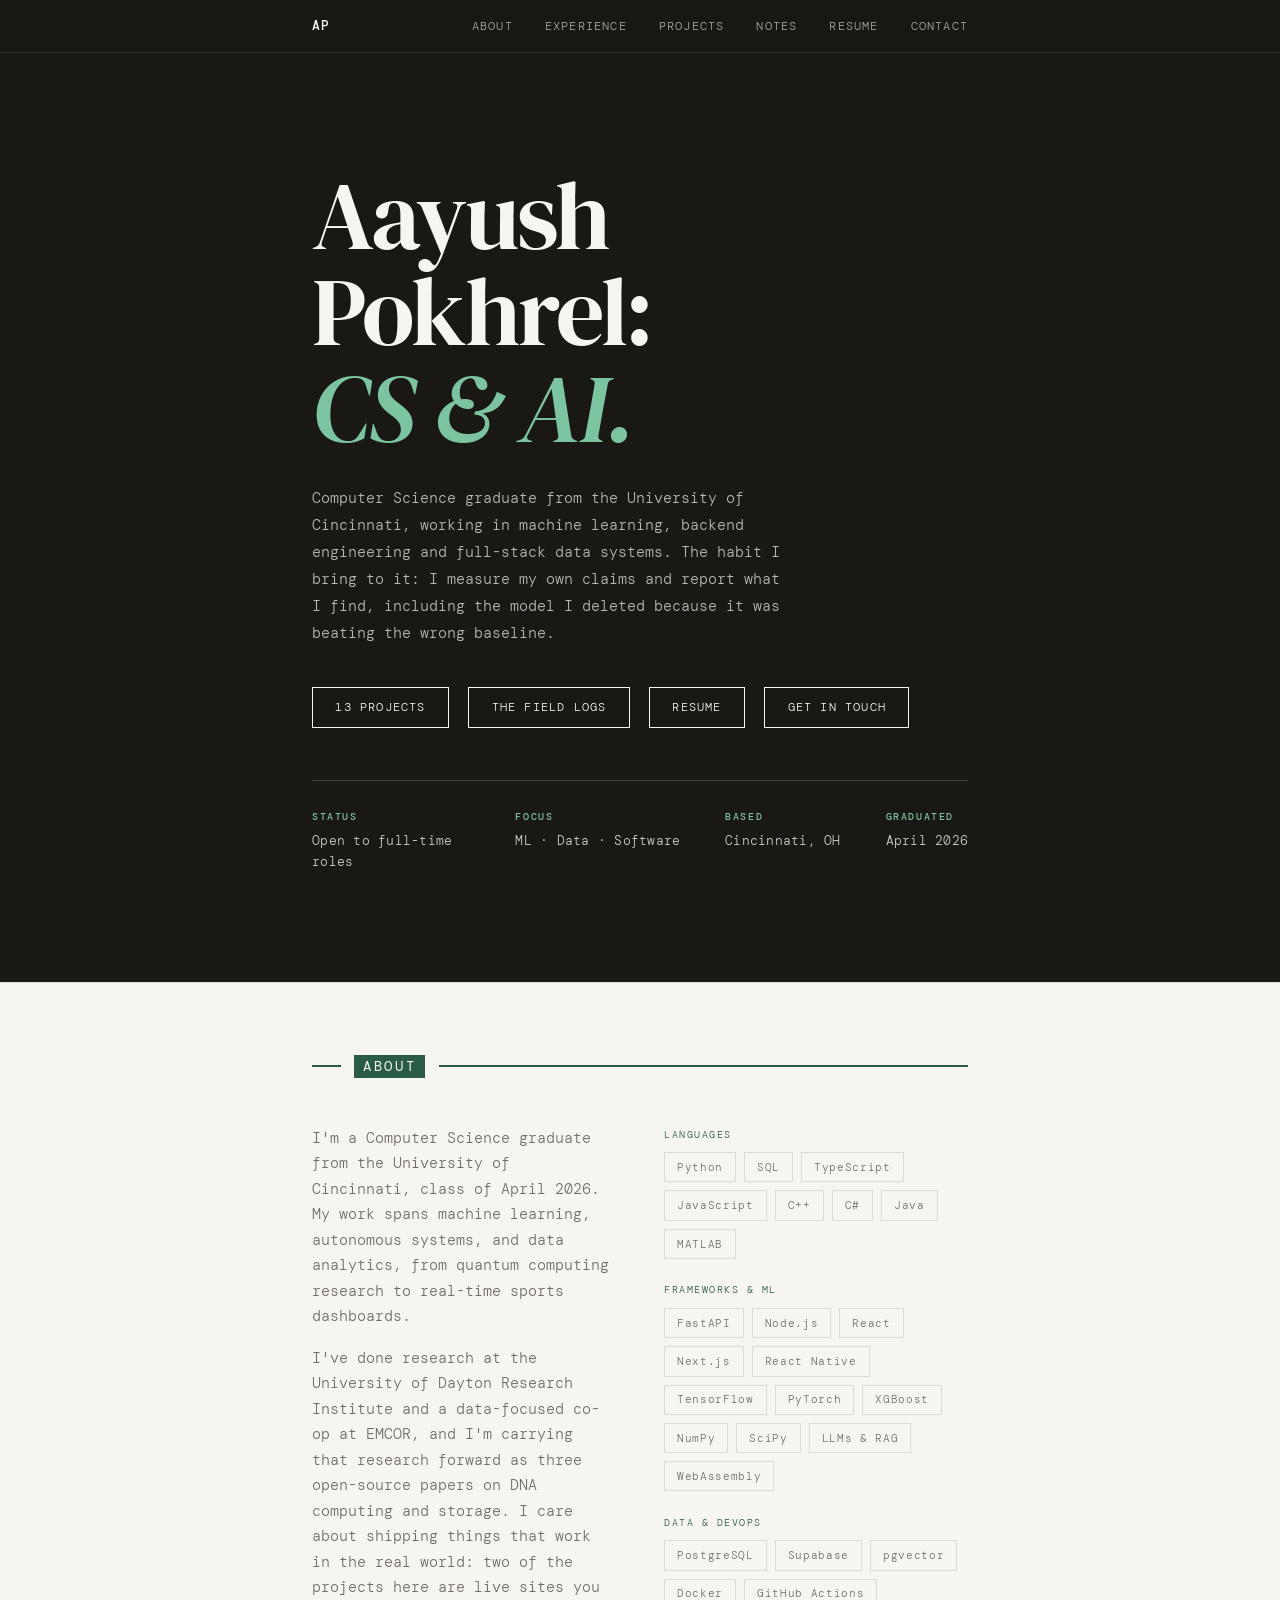
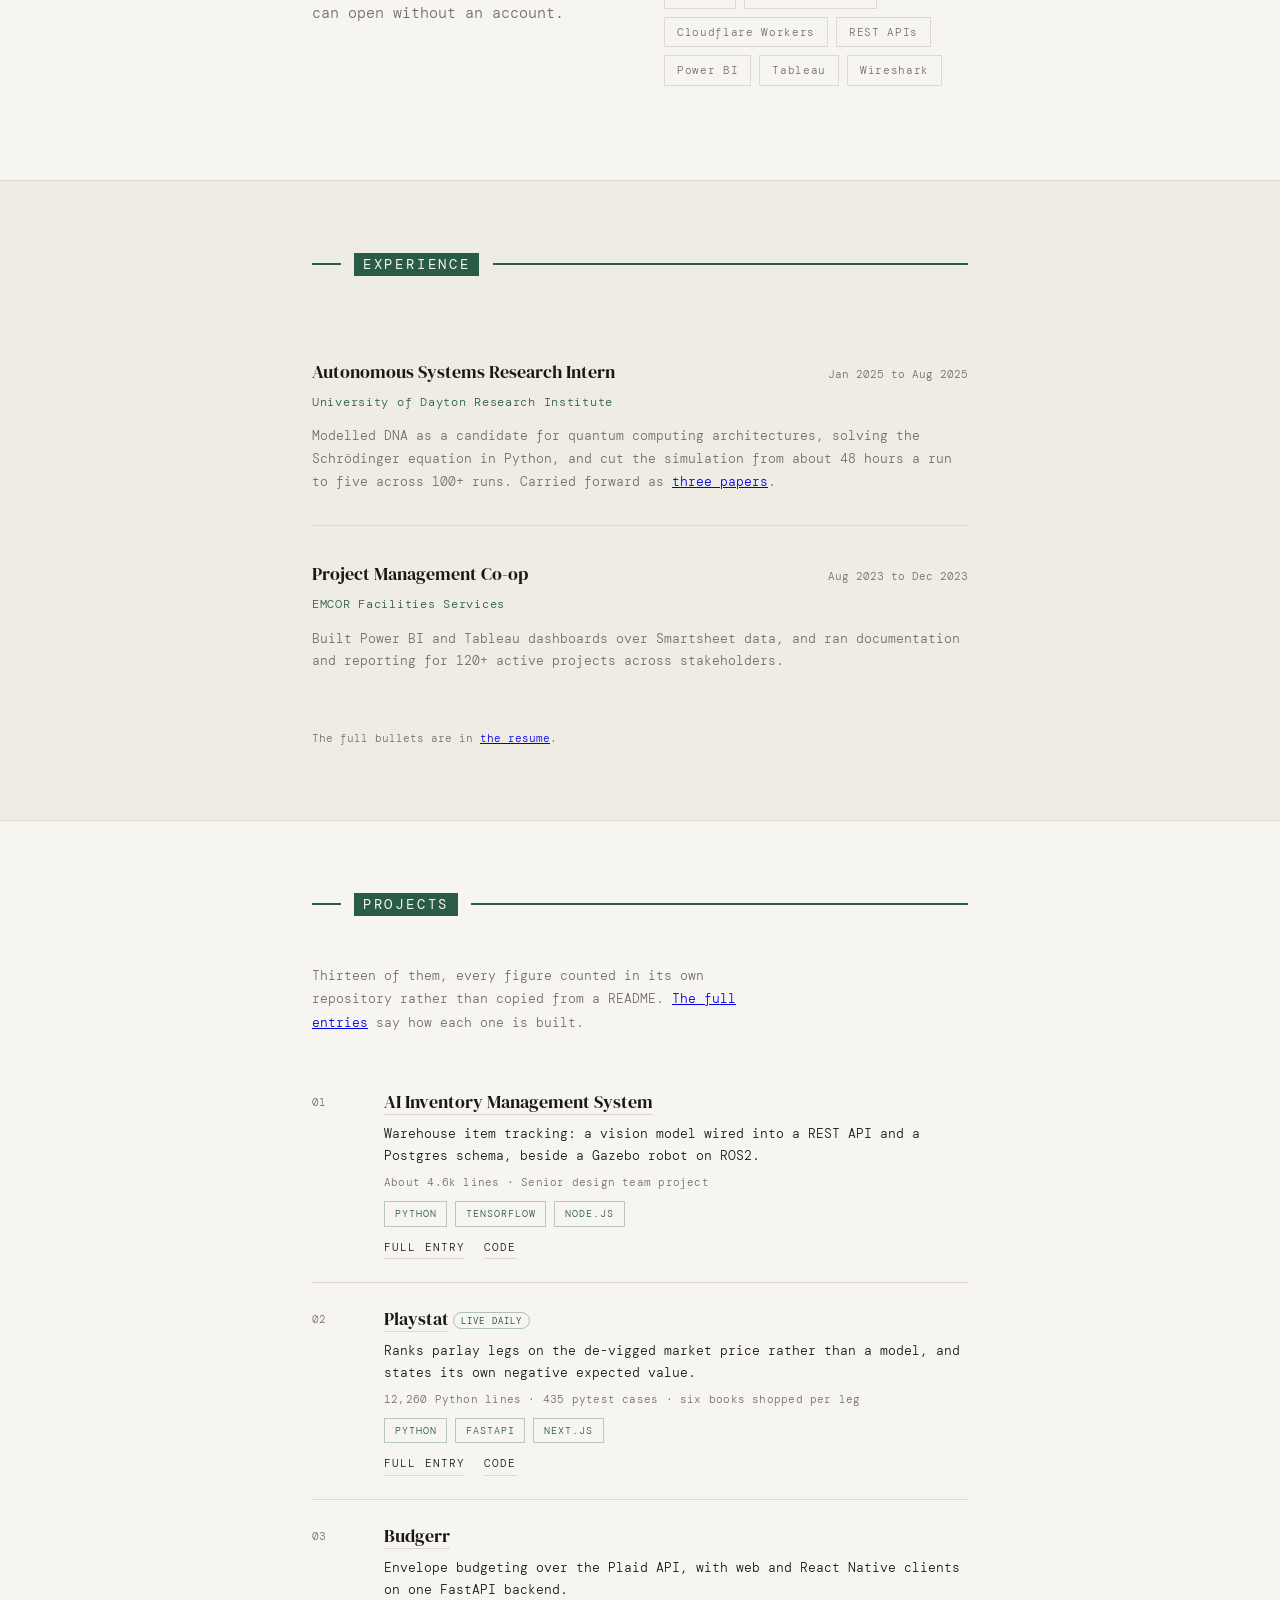
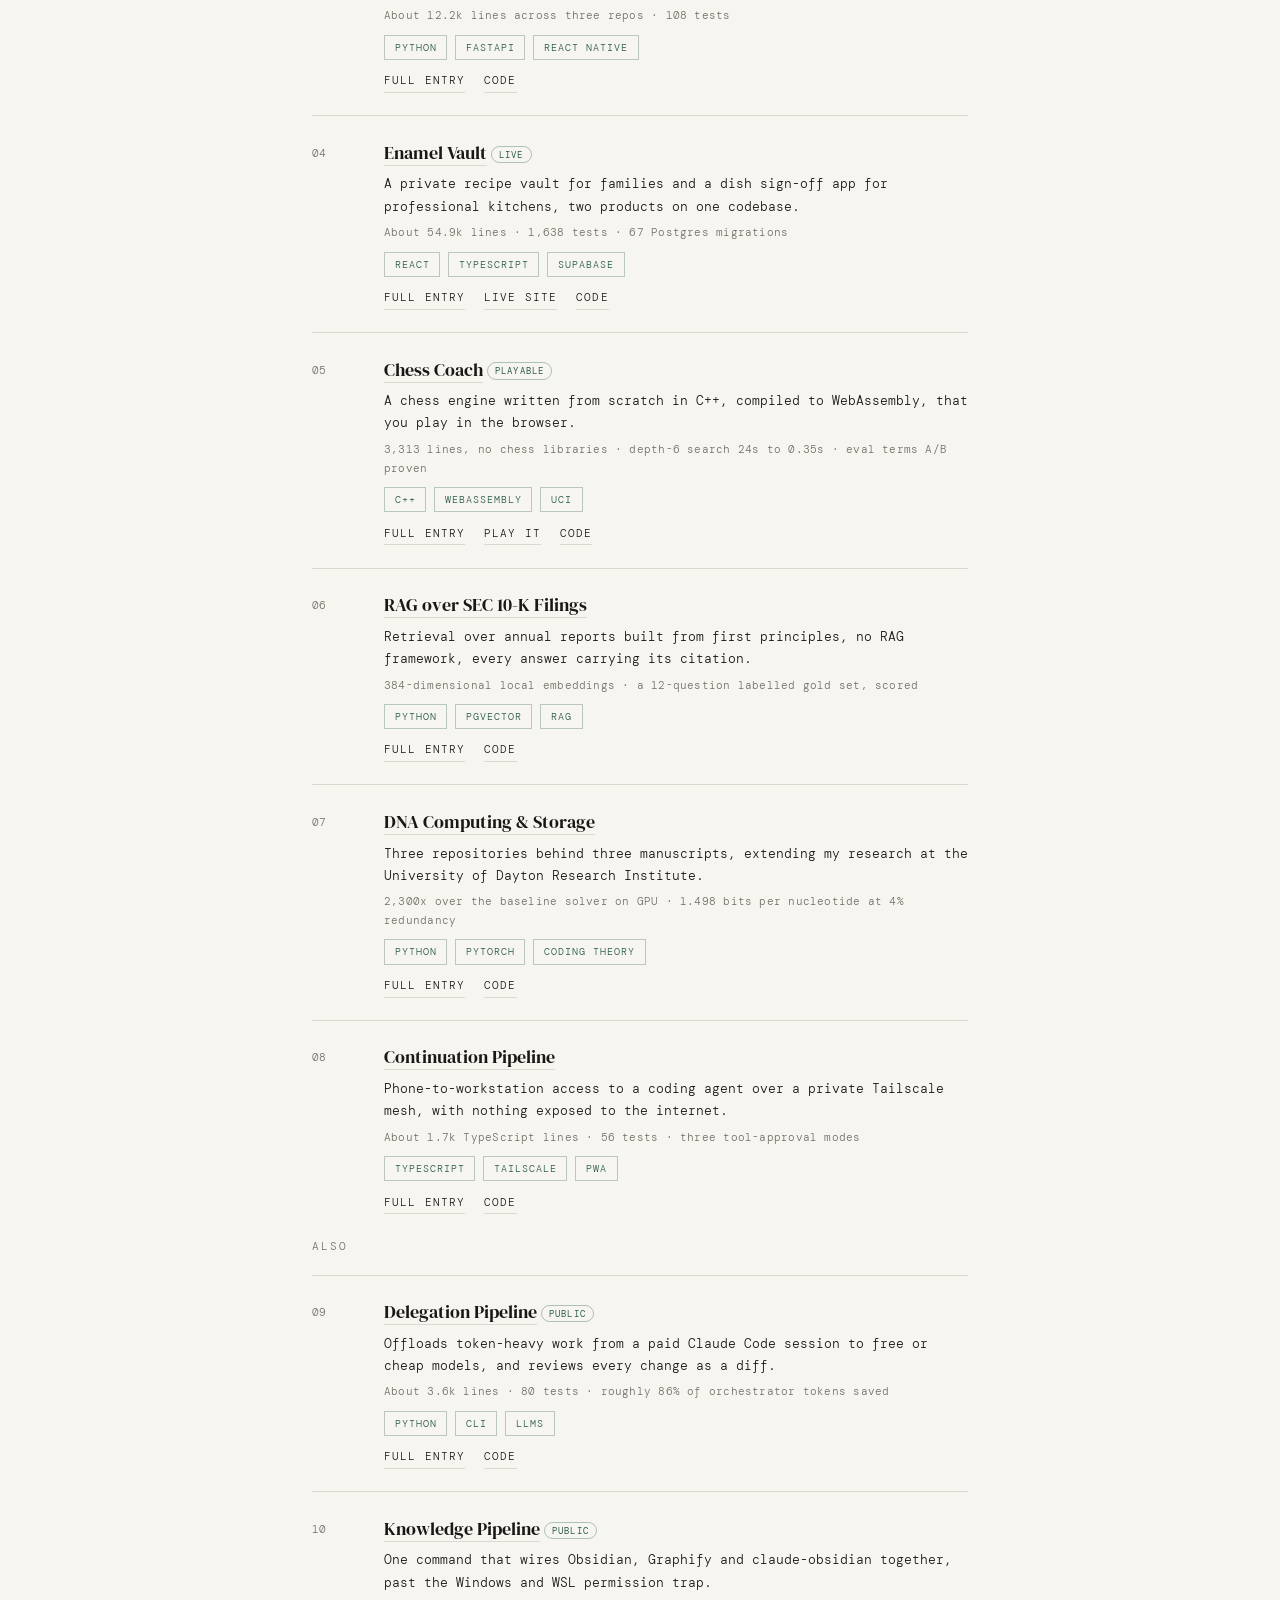
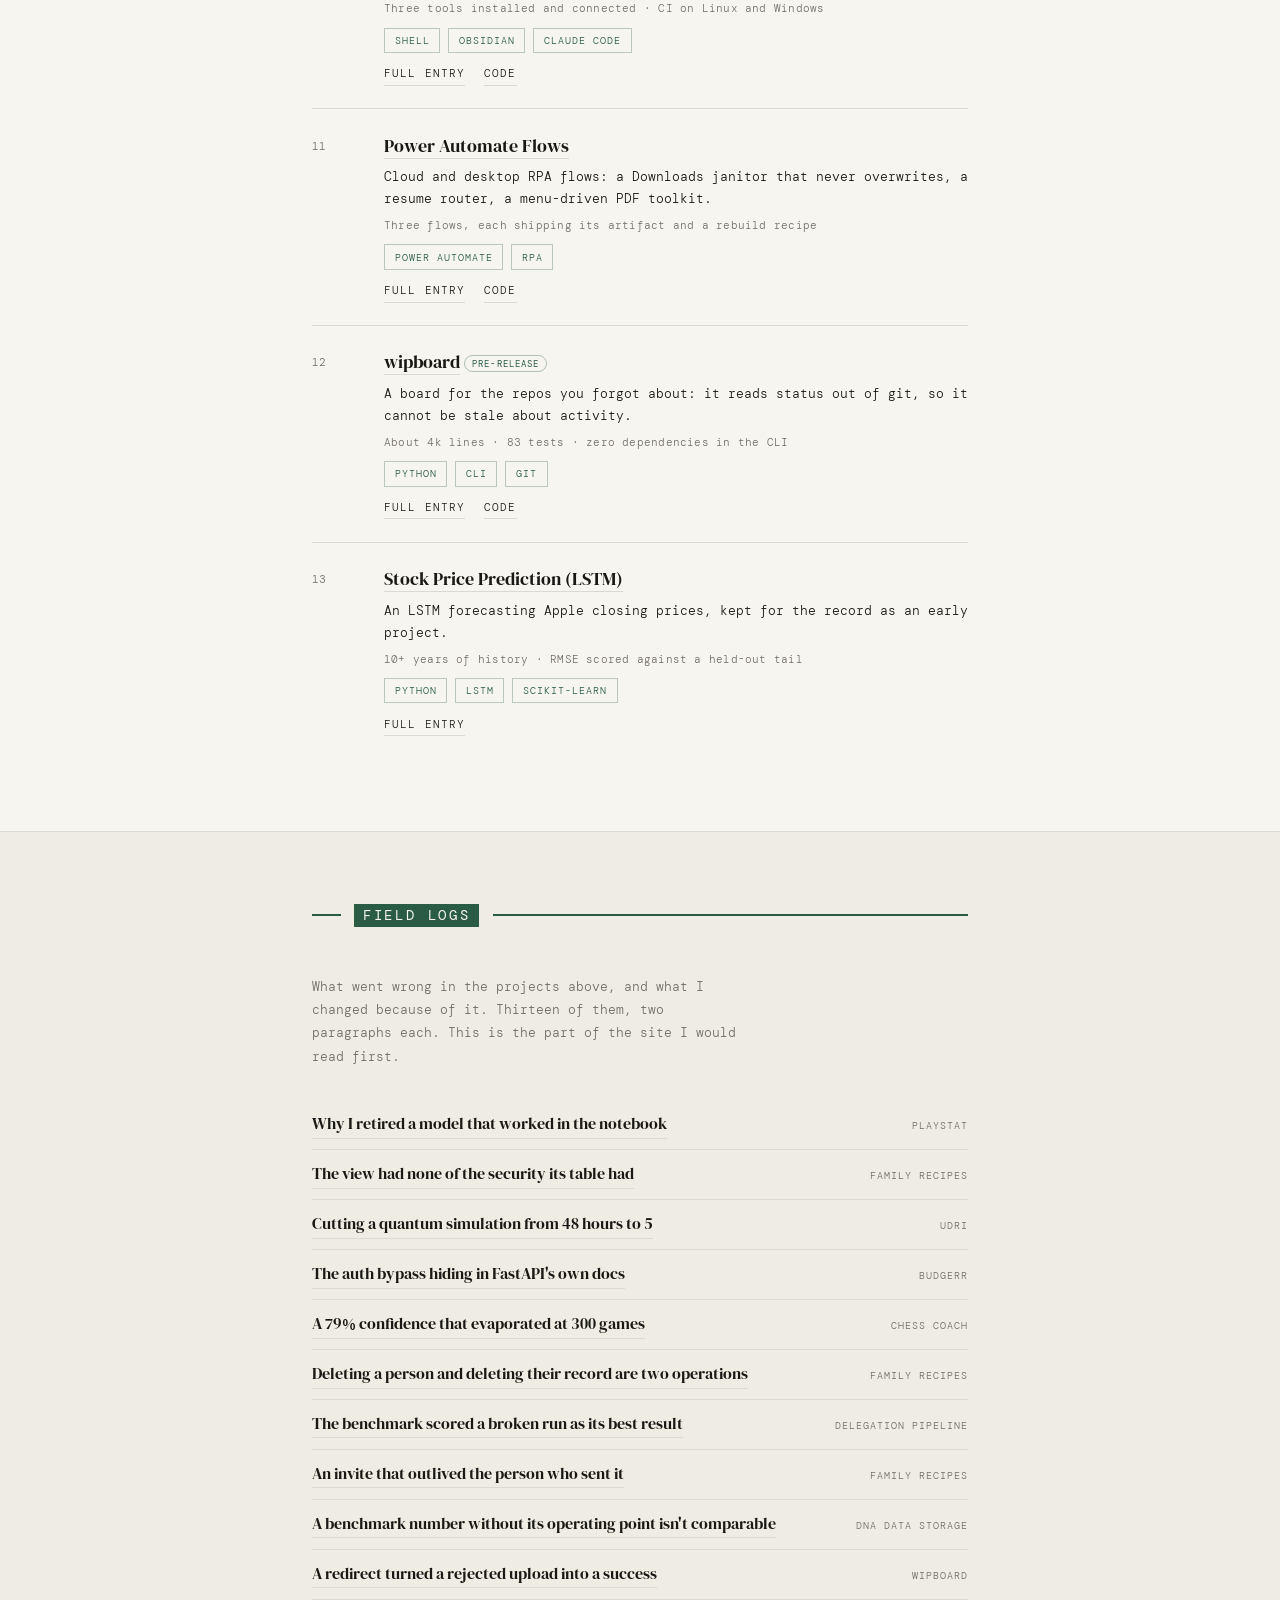
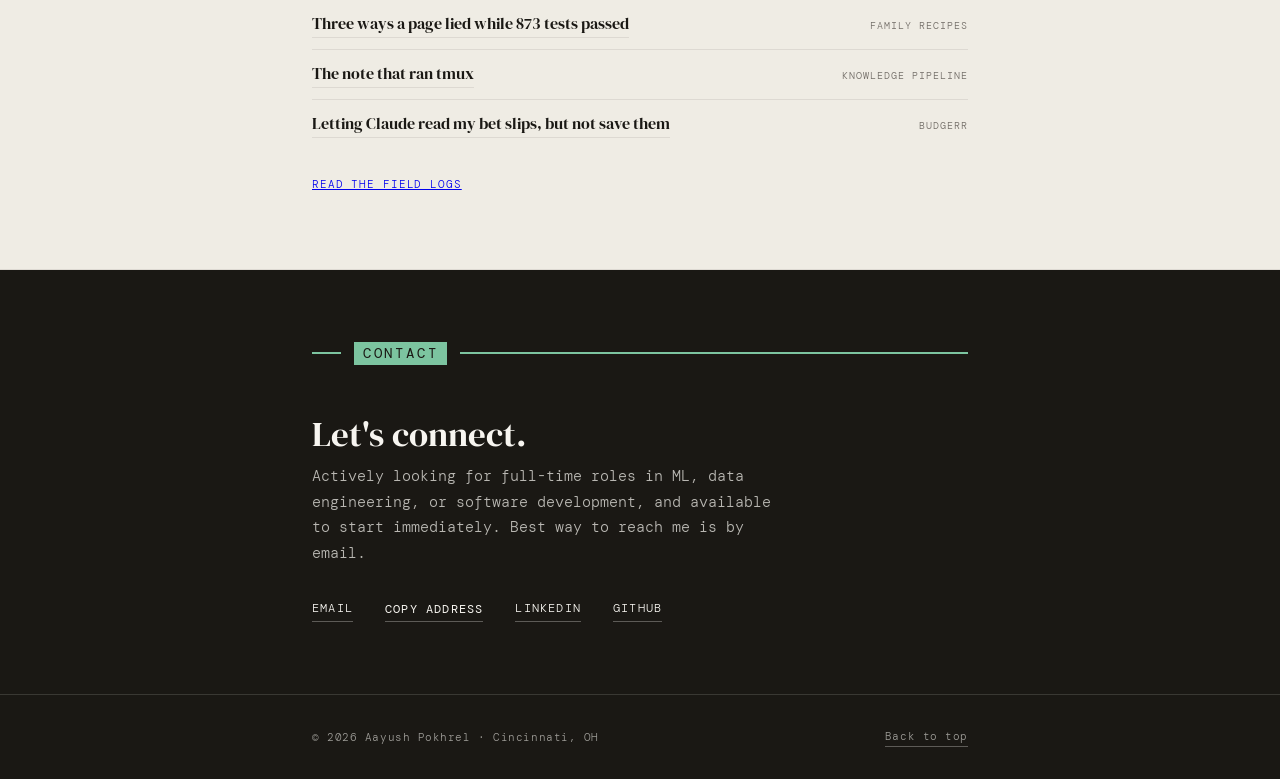
==== commit d9e6073b: "Split the site into three pages, and make the landing page state a claim The page had reached 5,091 " ====
--- a/index.html
+++ b/index.html
@@ -4,7 +4,7 @@
   <meta charset="UTF-8" />
   <meta name="viewport" content="width=device-width, initial-scale=1.0, viewport-fit=cover"/>
   <title>Aayush Pokhrel · CS & AI</title>
-  <meta name="description" content="Aayush Pokhrel is a Computer Science graduate (University of Cincinnati, 2026) working in machine learning, autonomous systems, and data engineering. Open to full-time ML, data, and software roles."/>
+  <meta name="description" content="Aayush Pokhrel is a Computer Science graduate (University of Cincinnati, 2026) in machine learning, backend engineering and data systems. Thirteen projects with measured figures, and the field logs of what went wrong in them."/>
   <link rel="canonical" href="https://aayushpokhrel1.github.io/Portfolio/"/>
 
   <!-- Icons & browser chrome -->
@@ -15,7 +15,7 @@
   <meta property="og:type" content="website"/>
   <meta property="og:url" content="https://aayushpokhrel1.github.io/Portfolio/"/>
   <meta property="og:title" content="Aayush Pokhrel · CS & AI"/>
-  <meta property="og:description" content="Computer Science graduate (University of Cincinnati, 2026) working in machine learning, autonomous systems, and data engineering. Open to full-time ML, data, and software roles."/>
+  <meta property="og:description" content="Computer Science graduate (University of Cincinnati, 2026) in machine learning, backend engineering and data systems. Thirteen projects with measured figures, and the field logs of what went wrong in them."/>
   <meta property="og:image" content="https://aayushpokhrel1.github.io/Portfolio/assets/og-image.png"/>
   <meta property="og:image:width" content="1200"/>
   <meta property="og:image:height" content="630"/>
@@ -25,12 +25,11 @@
   <!-- Twitter / X card -->
   <meta name="twitter:card" content="summary_large_image"/>
   <meta name="twitter:title" content="Aayush Pokhrel · CS & AI"/>
-  <meta name="twitter:description" content="Computer Science graduate (University of Cincinnati, 2026) in machine learning, autonomous systems, and data engineering. Open to full-time roles."/>
+  <meta name="twitter:description" content="Computer Science graduate (University of Cincinnati, 2026) in ML, backend and data systems. Thirteen projects with measured figures, and the field logs of what went wrong in them."/>
   <meta name="twitter:image" content="https://aayushpokhrel1.github.io/Portfolio/assets/og-image.png"/>
 
   <link href="https://fonts.googleapis.com/css2?family=DM+Serif+Display:ital@0;1&family=DM+Mono:wght@300;400;500&display=swap" rel="stylesheet"/>
 
-  <!-- Structured data: helps recruiter/search tools read your identity correctly -->
   <script type="application/ld+json">
   {
     "@context": "https://schema.org",
@@ -62,795 +61,7 @@
     ]
   }
   </script>
-  <style>
-    *, *::before, *::after { box-sizing: border-box; margin: 0; padding: 0; }
-
-    :root {
-      --bg: #f7f5f0;
-      --bg-2: #efece4;
-      --ink: #1a1814;
-      --muted: #726d67;
-      --accent: #2a5c45;
-      --accent-light: #7cc4a0;
-      --rule: #ddd9d2;
-      --mono: 'DM Mono', monospace;
-      --serif: 'DM Serif Display', Georgia, serif;
-    }
-
-    html { scroll-behavior: smooth; }
-
-    body {
-      background: var(--bg);
-      color: var(--ink);
-      font-family: var(--mono);
-      font-weight: 300;
-      font-size: 15px;
-      line-height: 1.7;
-      -webkit-font-smoothing: antialiased;
-      overflow-wrap: break-word;
-    }
-
-    .container {
-      max-width: 720px;
-      margin: 0 auto;
-      padding-inline: max(2rem, env(safe-area-inset-left)) max(2rem, env(safe-area-inset-right));
-    }
-
-    /* Browser surfaces themed from the palette, not left at engine defaults. */
-    ::selection { background: var(--accent); color: var(--bg); }
-    html { caret-color: var(--accent); }
-
-    /* ── Accessibility ── */
-    a:focus-visible,
-    .btn:focus-visible,
-    .nav-toggle:focus-visible,
-    .contact-copy:focus-visible,
-    .nav-links a:focus-visible {
-      outline: 2px solid currentColor;
-      outline-offset: 3px;
-    }
-    .skip-link {
-      position: absolute;
-      left: 0.75rem;
-      top: -3.5rem;
-      z-index: 200;
-      background: var(--ink);
-      color: var(--bg);
-      font-family: var(--mono);
-      font-size: 12px;
-      letter-spacing: 0.08em;
-      text-transform: uppercase;
-      padding: 0.55rem 0.9rem;
-      text-decoration: none;
-      transition: top 0.15s ease;
-    }
-    .skip-link:focus { top: 0.6rem; }
-
-    /* ── Scroll progress (a forest thread that fills as you read) ── */
-    .scroll-progress {
-      position: fixed;
-      top: 0; left: 0; right: 0;
-      height: 2px;
-      background: var(--accent);
-      transform: scaleX(0);
-      transform-origin: left center;
-      z-index: 101;
-      will-change: transform;
-      pointer-events: none;
-    }
-
-    /* ── Nav ── */
-    nav {
-      position: fixed;
-      top: 0; left: 0; right: 0;
-      z-index: 100;
-      background: rgba(247,245,240,0.88);
-      backdrop-filter: blur(10px);
-      border-bottom: 1px solid var(--rule);
-      transition: background 0.25s ease, border-color 0.25s ease;
-    }
-    nav .container {
-      display: flex;
-      justify-content: space-between;
-      align-items: center;
-      height: 52px;
-    }
-    .nav-logo {
-      font-family: var(--mono);
-      font-weight: 500;
-      font-size: 13px;
-      letter-spacing: 0.08em;
-      color: var(--ink);
-      text-decoration: none;
-    }
-    .nav-links {
-      display: flex;
-      gap: 2rem;
-      list-style: none;
-    }
-    .nav-links a {
-      position: relative;
-      font-size: 12px;
-      letter-spacing: 0.1em;
-      text-transform: uppercase;
-      color: var(--muted);
-      text-decoration: none;
-      transition: color 0.2s;
-    }
-    .nav-links a:hover { color: var(--ink); }
-    /* "You are here": the current section's link carries a forest thread. */
-    .nav-links a.active { color: var(--ink); }
-    .nav-links a.active::after {
-      content: '';
-      position: absolute;
-      left: 0; right: 0;
-      bottom: -6px;
-      height: 2px;
-      background: var(--accent);
-    }
-    nav.nav--hero .nav-links a.active { color: var(--bg); }
-    nav.nav--hero .nav-links a.active::after { background: var(--accent-light); }
-    /* Nav adapts over the dark hero; JS toggles .nav--hero. Default (JS off) stays legible paper. */
-    /* Over the dark hero, the bar takes a translucent-ink blur (the dark twin of
-       the paper nav) so hero text passes cleanly under it instead of overlapping. */
-    nav.nav--hero {
-      background: rgba(26,24,20,0.82);
-      backdrop-filter: blur(10px);
-      border-bottom-color: rgba(247,245,240,0.1);
-    }
-    nav.nav--hero .nav-logo { color: var(--bg); }
-    nav.nav--hero .nav-links a { color: rgba(247,245,240,0.65); }
-    nav.nav--hero .nav-links a:hover { color: var(--bg); }
-
-    /* Menu toggle: hidden on pointer-comfortable widths, shown as the mobile control. */
-    .nav-toggle {
-      display: none;
-      align-items: center;
-      min-height: 44px;
-      padding: 0.35rem 0.85rem;
-      font-family: var(--mono);
-      font-weight: 400;
-      font-size: 12px;
-      letter-spacing: 0.1em;
-      text-transform: uppercase;
-      color: var(--muted);
-      background: transparent;
-      border: 1px solid var(--rule);
-      cursor: pointer;
-      transition: color 0.2s, border-color 0.2s;
-    }
-    .nav-toggle:hover { color: var(--ink); border-color: var(--ink); }
-    nav.nav--hero .nav-toggle { color: var(--bg); border-color: rgba(247,245,240,0.4); }
-    nav.nav--hero .nav-toggle:hover { border-color: var(--bg); }
-
-    @media (max-width: 600px) {
-      .nav-toggle { display: inline-flex; }
-      .nav-links {
-        position: absolute;
-        top: 100%;
-        left: 0;
-        right: 0;
-        flex-direction: column;
-        gap: 0;
-        padding: 0.4rem 0 0.6rem;
-        background: rgba(247,245,240,0.97);
-        backdrop-filter: blur(10px);
-        border-bottom: 1px solid var(--rule);
-        display: none;
-      }
-      nav.menu-open .nav-links { display: flex; }
-      .nav-links li { width: 100%; }
-      /* Drawer sits on paper regardless of hero state, so links keep paper-surface colors. */
-      nav.nav--hero .nav-links a,
-      .nav-links a {
-        display: flex;
-        align-items: center;
-        min-height: 48px;
-        padding: 0 max(2rem, env(safe-area-inset-left));
-        font-size: 13px;
-        color: var(--muted);
-        border-top: 1px solid var(--rule);
-      }
-      .nav-links li:first-child a { border-top: none; }
-      nav.nav--hero .nav-links a:hover,
-      .nav-links a:hover { color: var(--ink); }
-      /* Drawer rows already carry hairlines; drop the underline tick here. */
-      .nav-links a.active::after { display: none; }
-      .nav-links a.active { color: var(--ink); }
-    }
-
-    /* ── Hero (dark peak) ── */
-    #hero {
-      background: var(--ink);
-      color: var(--bg);
-      padding: 168px 0 108px;
-    }
-    @media (max-width: 580px) { #hero { padding: 116px 0 68px; } }
-    h1 {
-      font-family: var(--serif);
-      font-size: clamp(3.4rem, 12vw, 6rem);
-      font-weight: 400;
-      line-height: 1.0;
-      letter-spacing: -0.025em;
-      margin-bottom: 1.8rem;
-    }
-    h1 em { font-style: italic; color: var(--accent-light); }
-    /* Field-notebook spec strip: the hero's grounding index card. */
-    .hero-spec {
-      margin-top: 3.2rem;
-      padding-top: 1.7rem;
-      border-top: 1px solid rgba(247,245,240,0.18);
-      display: grid;
-      grid-template-columns: repeat(4, auto);
-      justify-content: start;
-      gap: 1.5rem 2.8rem;
-    }
-    .hero-spec > div { display: flex; flex-direction: column; gap: 0.4rem; }
-    .hero-spec dt {
-      font-family: var(--mono);
-      font-size: 10px;
-      font-weight: 500;
-      letter-spacing: 0.16em;
-      text-transform: uppercase;
-      color: var(--accent-light);
-    }
-    .hero-spec dd {
-      font-family: var(--mono);
-      font-size: 12.5px;
-      letter-spacing: 0.02em;
-      color: rgba(247,245,240,0.82);
-    }
-    @media (max-width: 580px) {
-      .hero-spec { grid-template-columns: 1fr 1fr; gap: 1.3rem 1.5rem; margin-top: 2.6rem; }
-    }
-    .hero-sub {
-      font-size: 15px;
-      color: rgba(247,245,240,0.72);
-      max-width: 480px;
-      line-height: 1.8;
-      margin-bottom: 2.5rem;
-    }
-    /* Buttons invert on the dark hero surface */
-    #hero .btn { border-color: var(--bg); color: var(--bg); }
-    #hero .btn:hover { background: var(--bg); color: var(--ink); }
-    #hero .btn-ghost { border-color: rgba(247,245,240,0.28); color: rgba(247,245,240,0.72); }
-    #hero .btn-ghost:hover { border-color: var(--bg); background: transparent; color: var(--bg); }
-    .hero-cta {
-      display: flex;
-      gap: 1.2rem;
-      align-items: center;
-      flex-wrap: wrap;
-    }
-    .btn {
-      display: inline-block;
-      padding: 0.6rem 1.4rem;
-      font-family: var(--mono);
-      font-size: 12px;
-      letter-spacing: 0.1em;
-      text-transform: uppercase;
-      text-decoration: none;
-      border: 1px solid var(--ink);
-      color: var(--ink);
-      transition: background 0.2s, color 0.2s;
-    }
-    .btn:hover { background: var(--ink); color: var(--bg); }
-    .btn-ghost { border-color: var(--rule); color: var(--muted); }
-    .btn-ghost:hover { border-color: var(--ink); background: transparent; color: var(--ink); }
-
-    /* ── Section shared ── */
-    section {
-      padding: 72px 0;
-      border-bottom: 1px solid var(--rule);
-    }
-    /* Tonal banding: alternating sections sit on a slightly deeper paper tone,
-       so the long scroll has rhythm without leaving the one warm family. */
-    #experience, #notes { background: var(--bg-2); }
-    .section-label {
-      display: flex;
-      align-items: center;
-      gap: 0.85rem;
-      font-family: var(--mono);
-      font-weight: 400;
-      font-size: 14px;
-      letter-spacing: 0.2em;
-      text-transform: uppercase;
-      color: var(--ink);
-      margin-bottom: 3rem;
-    }
-    /* A short forest tick leads the label; a longer forest rule continues after it. */
-    /* Header: a short leading tick, then a filled forest box (paper text),
-       then a rule that continues to the edge. */
-    .section-label::before {
-      content: '';
-      width: 1.8rem;
-      height: 2px;
-      background: var(--accent);
-      flex: none;
-    }
-    .section-label > span {
-      background: var(--accent);
-      color: var(--bg);
-      padding: 0.22em 0.6em;
-    }
-    .section-label::after {
-      content: '';
-      flex: 1;
-      height: 2px;
-      background: var(--accent);
-    }
-    h2 {
-      font-family: var(--serif);
-      font-size: clamp(1.6rem, 3vw, 2.2rem);
-      font-weight: 400;
-      line-height: 1.2;
-      margin-bottom: 0.5rem;
-    }
-
-    /* ── About ── */
-    .about-grid {
-      display: grid;
-      grid-template-columns: 1fr 1fr;
-      gap: 3rem;
-      align-items: start;
-    }
-    @media (max-width: 580px) { .about-grid { grid-template-columns: 1fr; gap: 2rem; } }
-    .about-text p { color: var(--muted); margin-bottom: 1rem; }
-    .skills-group { margin-bottom: 1.4rem; }
-    .skills-group-label {
-      font-size: 10px;
-      letter-spacing: 0.15em;
-      text-transform: uppercase;
-      color: var(--accent);
-      margin-bottom: 0.6rem;
-    }
-    .skills-list {
-      list-style: none;
-      display: flex;
-      flex-wrap: wrap;
-      gap: 0.5rem;
-    }
-    .skills-list li {
-      font-size: 11px;
-      letter-spacing: 0.06em;
-      padding: 0.3rem 0.75rem;
-      border: 1px solid var(--rule);
-      color: var(--muted);
-    }
-
-    /* ── Experience ── */
-    .exp {
-      padding: 2rem 0;
-      border-top: 1px solid var(--rule);
-    }
-    .exp:first-of-type { border-top: none; }
-    .exp-header {
-      display: flex;
-      justify-content: space-between;
-      align-items: baseline;
-      gap: 1rem;
-      flex-wrap: wrap;
-      margin-bottom: 0.3rem;
-    }
-    .exp-title {
-      font-family: var(--serif);
-      font-size: 1.15rem;
-      font-weight: 400;
-    }
-    .exp-date {
-      font-size: 11px;
-      color: var(--muted);
-      white-space: nowrap;
-    }
-    .exp-company {
-      font-size: 12px;
-      color: var(--accent);
-      letter-spacing: 0.06em;
-      margin-bottom: 0.8rem;
-    }
-    .exp-bullets { list-style: none; }
-    .exp-bullets li {
-      font-size: 13px;
-      color: var(--muted);
-      line-height: 1.8;
-      padding-left: 1.2rem;
-      position: relative;
-      margin-bottom: 0.3rem;
-    }
-    .exp-bullets li::before {
-      content: '';
-      position: absolute;
-      left: 0;
-      top: 0.72em;
-      width: 0.55rem;
-      height: 1px;
-      background: var(--rule);
-    }
-
-    /* ── Projects ── */
-    .project {
-      display: grid;
-      grid-template-columns: 3rem 1fr;
-      gap: 0 1.5rem;
-      padding: 2rem 0;
-      border-top: 1px solid var(--rule);
-      align-items: start;
-    }
-    .project:first-of-type { border-top: none; }
-    .project-num { font-size: 11px; color: var(--muted); padding-top: 3px; }
-    .project-title {
-      font-family: var(--serif);
-      font-size: 1.25rem;
-      font-weight: 400;
-      margin-bottom: 0.4rem;
-    }
-    .project-desc {
-      font-size: 13px;
-      color: var(--muted);
-      margin-bottom: 0.8rem;
-      line-height: 1.8;
-    }
-    /* Every project reads the same way: a short lead, then 3 to 4 points.
-       Keep both when editing an entry; one without the other breaks the rhythm. */
-    .project-points {
-      list-style: none;
-      margin: 0 0 0.9rem;
-      padding: 0;
-    }
-    .project-points li {
-      position: relative;
-      font-size: 13px;
-      color: var(--muted);
-      line-height: 1.75;
-      padding-left: 1.1rem;
-      margin-bottom: 0.45rem;
-    }
-    .project-points li::before {
-      content: "";
-      position: absolute;
-      left: 0;
-      top: 0.72em;
-      width: 5px;
-      height: 1px;
-      background: var(--accent);
-    }
-    .project-points li:last-child { margin-bottom: 0; }
-    .project-points strong { color: var(--ink); font-weight: 500; }
-    .project-tags { display: flex; gap: 0.5rem; flex-wrap: wrap; }
-    .project-tags span {
-      font-size: 10px;
-      letter-spacing: 0.1em;
-      text-transform: uppercase;
-      color: var(--accent);
-      border: 1px solid rgba(42,92,69,0.3);
-      padding: 0.2rem 0.6rem;
-    }
-    .project-links {
-      display: flex;
-      gap: 1.2rem;
-      flex-wrap: wrap;
-      align-items: baseline;
-      margin-top: 0.9rem;
-    }
-    .project-links a {
-      font-size: 11px;
-      letter-spacing: 0.1em;
-      text-transform: uppercase;
-      color: var(--ink);
-      text-decoration: none;
-      border-bottom: 1px solid var(--rule);
-      padding-bottom: 2px;
-      transition: border-color 0.2s;
-    }
-    .project-links a:hover { border-color: var(--ink); }
-    .project-note {
-      font-size: 10px;
-      letter-spacing: 0.1em;
-      text-transform: uppercase;
-      color: var(--muted);
-    }
-    .project-gallery {
-      margin: 0.2rem 0 1.3rem;
-      display: grid;
-      grid-template-columns: 1fr 1fr;
-      gap: 0.8rem;
-    }
-    /* A gallery with one shot spans the full column instead of leaving a gap. */
-    .project-gallery:has(> :only-child) { grid-template-columns: 1fr; }
-    @media (max-width: 580px) { .project-gallery { grid-template-columns: 1fr; } }
-    .project-shot {
-      border: 1px solid var(--rule);
-      background: #ffffff;
-      padding: 0.4rem;
-      margin: 0;
-    }
-    .project-shot img {
-      display: block;
-      width: 100%;
-      aspect-ratio: 16 / 10;
-      height: auto;
-      object-fit: cover;
-      object-position: top;
-      background: var(--rule);
-    }
-    .project-shot figcaption {
-      font-size: 10px;
-      letter-spacing: 0.08em;
-      text-transform: uppercase;
-      color: var(--muted);
-      padding: 0.5rem 0.1rem 0.05rem;
-      line-height: 1.4;
-    }
-    .project-shot .shot-link {
-      display: block;
-      cursor: zoom-in;
-      position: relative;
-      overflow: hidden;
-    }
-    .project-shot { transition: border-color 0.2s; }
-    .project-shot:hover { border-color: var(--muted); }
-    .project-shot .shot-link:focus-visible {
-      outline: 2px solid var(--accent);
-      outline-offset: 2px;
-    }
-    /* Tactile zoom cue on hover-capable pointers only. */
-    @media (hover: hover) {
-      .project-shot .shot-link img { transition: transform 0.45s ease; }
-      .project-shot:hover .shot-link img { transform: scale(1.035); }
-    }
-    /* Let the work breathe past the reading column on wide screens (editorial figure bleed). */
-    @media (min-width: 980px) {
-      .project-gallery { margin-right: -6.5rem; }
-    }
-    /* Click-to-enlarge lightbox */
-    .lightbox {
-      position: fixed;
-      inset: 0;
-      z-index: 300;
-      display: none;
-      align-items: center;
-      justify-content: center;
-      padding: 5vmin;
-      background: rgba(20,18,15,0.92);
-      backdrop-filter: blur(4px);
-    }
-    .lightbox.open { display: flex; }
-    .lightbox img {
-      max-width: 92vw;
-      max-height: 88vh;
-      width: auto;
-      height: auto;
-      background: #fff;
-      border: 1px solid rgba(247,245,240,0.15);
-    }
-    .lightbox-close {
-      position: fixed;
-      top: 1.2rem;
-      right: 1.2rem;
-      font-family: var(--mono);
-      font-size: 12px;
-      letter-spacing: 0.1em;
-      text-transform: uppercase;
-      color: var(--bg);
-      background: transparent;
-      border: 1px solid rgba(247,245,240,0.4);
-      padding: 0.5rem 0.9rem;
-      cursor: pointer;
-      transition: border-color 0.2s, background 0.2s;
-    }
-    .lightbox-close:hover { border-color: var(--bg); background: rgba(247,245,240,0.12); }
-    /* ── Also (secondary work) ── */
-    .also {
-      margin-top: 2.5rem;
-      padding-top: 2rem;
-      border-top: 1px solid var(--rule);
-    }
-    .also-label {
-      font-size: 11px;
-      letter-spacing: 0.18em;
-      text-transform: uppercase;
-      color: var(--muted);
-      margin-bottom: 1.2rem;
-    }
-    .also-item {
-      display: grid;
-      grid-template-columns: 3rem 1fr;
-      gap: 0 1.5rem;
-      align-items: baseline;
-    }
-    .also-title {
-      font-family: var(--serif);
-      font-size: 1.05rem;
-      font-weight: 400;
-    }
-    .also-desc {
-      font-size: 12px;
-      color: var(--muted);
-      line-height: 1.75;
-      margin: 0.25rem 0 0.7rem;
-    }
-    .also-num { font-size: 11px; color: var(--muted); }
-
-    /* ── Notes (field log) ── */
-    .notes-intro {
-      color: var(--muted);
-      font-size: 13px;
-      max-width: 520px;
-      margin: -1.8rem 0 2.4rem;
-    }
-    .note {
-      padding: 2rem 0;
-      border-top: 1px solid var(--rule);
-    }
-    .note:first-of-type { border-top: none; }
-    .note-meta {
-      display: flex;
-      align-items: baseline;
-      gap: 0.85rem;
-      flex-wrap: wrap;
-      font-size: 10px;
-      letter-spacing: 0.16em;
-      text-transform: uppercase;
-      color: var(--muted);
-      margin-bottom: 0.6rem;
-    }
-    .note-title {
-      font-family: var(--serif);
-      font-size: 1.25rem;
-      font-weight: 400;
-      line-height: 1.2;
-      margin-bottom: 0.7rem;
-    }
-    .note-body p {
-      font-size: 13px;
-      color: var(--muted);
-      line-height: 1.8;
-      margin-bottom: 0.8rem;
-    }
-    .note-body p:last-child { margin-bottom: 0; }
-    .note-tags { display: flex; gap: 0.5rem; flex-wrap: wrap; margin-top: 0.9rem; }
-    .note-tags span {
-      font-size: 10px;
-      letter-spacing: 0.1em;
-      text-transform: uppercase;
-      color: var(--accent);
-      border: 1px solid rgba(42,92,69,0.3);
-      padding: 0.2rem 0.6rem;
-    }
-
-    /* ── Contact (dark bookend: the page's back cover, mirroring the hero) ── */
-    #contact { border-bottom: none; background: var(--ink); color: var(--bg); }
-    #contact .section-label { color: var(--bg); }
-    #contact .section-label::before,
-    #contact .section-label::after { background: var(--accent-light); }
-    /* On the ink bookend, the box goes sage with ink text so it stays legible. */
-    #contact .section-label > span { background: var(--accent-light); color: var(--ink); }
-    .contact-headline {
-      font-family: var(--serif);
-      font-size: clamp(1.6rem, 3vw, 2.2rem);
-      font-weight: 400;
-      line-height: 1.2;
-      margin-bottom: 0.6rem;
-    }
-    .contact-intro { color: var(--muted); max-width: 480px; margin-bottom: 2rem; }
-    .contact-links { display: flex; gap: 2rem; flex-wrap: wrap; }
-    .contact-links a {
-      font-size: 12px;
-      letter-spacing: 0.1em;
-      text-transform: uppercase;
-      color: var(--ink);
-      text-decoration: none;
-      border-bottom: 1px solid var(--rule);
-      padding-bottom: 2px;
-      transition: border-color 0.2s;
-    }
-    .contact-links a:hover { border-color: var(--ink); }
-    /* Copy-email: a text control that matches the contact links exactly. */
-    .contact-copy {
-      font-family: var(--mono);
-      font-size: 12px;
-      letter-spacing: 0.1em;
-      text-transform: uppercase;
-      color: var(--ink);
-      background: transparent;
-      border: none;
-      border-bottom: 1px solid var(--rule);
-      padding: 0 0 2px;
-      cursor: pointer;
-      transition: border-color 0.2s, color 0.2s;
-    }
-    .contact-copy:hover { border-color: var(--ink); }
-    .contact-copy.copied { color: var(--accent); border-color: var(--accent); }
-    /* Invert the contact controls onto the ink bookend. */
-    #contact .contact-intro { color: rgba(247,245,240,0.72); }
-    #contact .contact-links a,
-    #contact .contact-copy { color: var(--bg); border-bottom-color: rgba(247,245,240,0.3); }
-    #contact .contact-links a:hover,
-    #contact .contact-copy:hover { border-bottom-color: var(--bg); }
-    #contact .contact-copy.copied { color: var(--accent-light); border-bottom-color: var(--accent-light); }
-
-    /* ── Footer ── */
-    footer { padding: 2rem 0; border-top: 1px solid var(--rule); }
-    footer .container {
-      display: flex;
-      justify-content: space-between;
-      align-items: center;
-      gap: 1rem;
-      flex-wrap: wrap;
-      font-size: 11px;
-      color: var(--muted);
-      letter-spacing: 0.05em;
-    }
-    .footer-link {
-      color: var(--muted);
-      text-decoration: none;
-      border-bottom: 1px solid var(--rule);
-      padding-bottom: 1px;
-      transition: border-color 0.2s, color 0.2s;
-    }
-    .footer-link:hover { color: var(--ink); border-color: var(--ink); }
-    /* Footer rides the same ink surface as Contact, closing the bookend. */
-    footer { background: var(--ink); border-top-color: rgba(247,245,240,0.14); }
-    footer .container { color: rgba(247,245,240,0.6); }
-    #contact + footer .footer-link { color: rgba(247,245,240,0.6); border-bottom-color: rgba(247,245,240,0.3); }
-    #contact + footer .footer-link:hover { color: var(--bg); border-bottom-color: var(--bg); }
-
-    /* ── Fade-in (progressive enhancement: content only hides once JS is present) ── */
-    .js .fade-in {
-      opacity: 0;
-      transform: translateY(14px);
-      transition: opacity 0.6s ease, transform 0.6s ease;
-    }
-    .js .fade-in.visible { opacity: 1; transform: none; }
-
-    /* Supporting: each section's forest rule draws left-to-right as the entry scrolls in. */
-    .js .section-label::before,
-    .js .section-label::after {
-      transform: scaleX(0);
-      transform-origin: left center;
-      transition: transform 0.55s cubic-bezier(0.16, 1, 0.3, 1) 0.08s;
-    }
-    .js .fade-in.visible .section-label::before,
-    .js .fade-in.visible .section-label::after { transform: scaleX(1); }
-
-    /* Focal moment: the hero inks itself in, line by line, once on load. */
-    @keyframes ink-in {
-      from { opacity: 0; transform: translateY(0.4em); filter: blur(7px); }
-      to   { opacity: 1; transform: none; filter: blur(0); }
-    }
-    @keyframes rise-in {
-      from { opacity: 0; transform: translateY(14px); }
-      to   { opacity: 1; transform: none; }
-    }
-    .js #hero .hl { display: inline-block; opacity: 0; animation: ink-in 0.72s cubic-bezier(0.16, 1, 0.3, 1) both; }
-    .js #hero h1 span:nth-of-type(1) { animation-delay: 0.05s; }
-    .js #hero h1 span:nth-of-type(2) { animation-delay: 0.14s; }
-    .js #hero h1 em.hl { animation-delay: 0.23s; }
-    .js #hero .hero-sub  { opacity: 0; animation: rise-in 0.6s cubic-bezier(0.16, 1, 0.3, 1) 0.34s both; }
-    .js #hero .hero-cta  { opacity: 0; animation: rise-in 0.6s cubic-bezier(0.16, 1, 0.3, 1) 0.44s both; }
-    .js #hero .hero-spec { opacity: 0; animation: rise-in 0.6s cubic-bezier(0.16, 1, 0.3, 1) 0.54s both; }
-
-    /* Supporting: lightbox image arrives with a soft focus-in, not a hard cut. */
-    .lightbox img {
-      opacity: 0;
-      transform: scale(0.985);
-      transition: opacity 0.28s ease, transform 0.32s cubic-bezier(0.16, 1, 0.3, 1);
-    }
-    .lightbox.open img { opacity: 1; transform: none; }
-
-    @media (prefers-reduced-motion: reduce) {
-      html { scroll-behavior: auto; }
-      .js .fade-in { opacity: 1; transform: none; transition: none; }
-      .project-shot .shot-link img { transition: none; }
-      .project-shot:hover .shot-link img { transform: none; }
-      .js .section-label::before,
-      .js .section-label::after { transform: scaleX(1); transition: none; }
-      .js #hero .hl,
-      .js #hero .hero-sub,
-      .js #hero .hero-cta,
-      .js #hero .hero-spec { opacity: 1; transform: none; filter: none; animation: none; }
-      .lightbox img { opacity: 1; transform: none; transition: opacity 0.2s ease; }
-    }
-  </style>
+  <link rel="stylesheet" href="styles.css"/>
   <script>document.documentElement.classList.add('js');</script>
 </head>
 <body>
@@ -858,32 +69,32 @@
   <a class="skip-link" href="#about">Skip to content</a>
 
   <div class="scroll-progress" id="scrollProgress" aria-hidden="true"></div>
-
   <nav>
     <div class="container">
-      <a class="nav-logo" href="#hero" aria-label="Aayush Pokhrel, home">AP</a>
+      <a class="nav-logo" href="index.html" aria-label="Aayush Pokhrel, home">AP</a>
       <button class="nav-toggle" type="button" aria-expanded="false" aria-controls="nav-menu">Menu</button>
       <ul class="nav-links" id="nav-menu">
-        <li><a href="#about">About</a></li>
-        <li><a href="#experience">Experience</a></li>
-        <li><a href="#work">Projects</a></li>
-        <li><a href="#notes">Notes</a></li>
+        <li><a href="index.html#about">About</a></li>
+        <li><a href="index.html#experience">Experience</a></li>
+        <li><a href="work.html">Projects</a></li>
+        <li><a href="notes.html">Notes</a></li>
         <li><a href="assets/Pokhrel_Aayush_Resume_2026.pdf" target="_blank" rel="noopener">Resume</a></li>
-        <li><a href="#contact">Contact</a></li>
+        <li><a href="index.html#contact">Contact</a></li>
       </ul>
     </div>
   </nav>
-
   <section id="hero">
     <div class="container">
       <h1><span class="hl">Aayush</span><br><span class="hl">Pokhrel:</span><br><em class="hl">CS & AI.</em></h1>
       <p class="hero-sub">
-        Computer Science graduate from the University of Cincinnati with hands-on experience
-        in machine learning, backend engineering, and full-stack data applications.
-        I build and ship multi-service ML and data products end to end.
+        Computer Science graduate from the University of Cincinnati, working in machine
+        learning, backend engineering and full-stack data systems. The habit I bring to it:
+        I measure my own claims and report what I find, including the model I deleted
+        because it was beating the wrong baseline.
       </p>
       <div class="hero-cta">
-        <a class="btn" href="#work">View my projects</a>
+        <a class="btn" href="work.html">13 projects</a>
+        <a class="btn" href="notes.html">The field logs</a>
         <a class="btn" href="assets/Pokhrel_Aayush_Resume_2026.pdf" target="_blank" rel="noopener">Resume</a>
         <a class="btn" href="#contact">Get in touch</a>
       </div>
@@ -910,8 +121,8 @@
             I've done research at the University of Dayton Research Institute and a
             data-focused co-op at EMCOR, and I'm carrying that research forward as three
             open-source papers on DNA computing and storage. I care about shipping things
-            that work in the real world: two of the projects below are live sites people
-            use, not demos.
+            that work in the real world: two of the projects here are live sites you can
+            open without an account.
           </p>
         </div>
         <div>
@@ -954,11 +165,12 @@
           <span class="exp-date">Jan 2025 to Aug 2025</span>
         </div>
         <p class="exp-company">University of Dayton Research Institute</p>
-        <ul class="exp-bullets">
-          <li>Researched DNA structure as a candidate for quantum computing architectures, solving the Schrödinger equation in Python (NumPy/SciPy, QuTiP, Qiskit) to quantify information storage and transfer versus silicon systems.</li>
-          <li>Cut simulation runtime ~90% (~48h to ~5h) across 100+ runs via numerical vectorization, an improved integration method, GPU acceleration, and parallelization.</li>
-          <li>Built PyTorch surrogate models to approximate and optimize the quantum simulation dynamics, and applied MATLAB/Simulink to the modeling, simulation, and testing of autonomous vehicles and control systems.</li>
-        </ul>
+        <p class="exp-line">
+          Modelled DNA as a candidate for quantum computing architectures, solving the
+          Schrödinger equation in Python, and cut the simulation from about 48 hours a run
+          to five across 100+ runs. Carried forward as
+          <a href="work.html#dna-computing-and-storage-three-papers">three papers</a>.
+        </p>
       </div>
 
       <div class="exp">
@@ -967,932 +179,224 @@
           <span class="exp-date">Aug 2023 to Dec 2023</span>
         </div>
         <p class="exp-company">EMCOR Facilities Services</p>
-        <ul class="exp-bullets">
-          <li>Built and maintained Power BI and Tableau dashboards from Smartsheet data to visualize KPIs, monitor project performance, and support data-driven decisions.</li>
-          <li>Managed documentation and reporting for 120+ active projects, tracking timelines, deliverables, and issues across stakeholders.</li>
-          <li>Collaborated with cross-functional teams across the full project lifecycle, from proposal development to project close-out.</li>
-        </ul>
-      </div>
-
+        <p class="exp-line">
+          Built Power BI and Tableau dashboards over Smartsheet data, and ran documentation
+          and reporting for 120+ active projects across stakeholders.
+        </p>
+      </div>
+
+      <p class="exp-more">
+        The full bullets are in
+        <a href="assets/Pokhrel_Aayush_Resume_2026.pdf" target="_blank" rel="noopener">the resume</a>.
+      </p>
     </div>
   </section>
 
   <section id="work">
     <div class="container fade-in">
       <h2 class="section-label"><span>Projects</span></h2>
-
-      <div class="project">
-        <span class="project-num">01</span>
-        <div>
-          <h3 class="project-title">AI Inventory Management System</h3>
-          <div class="project-gallery">
-            <figure class="project-shot">
-              <a class="shot-link" href="assets/01-Inventory_Dashboard.png" target="_blank" rel="noopener noreferrer">
-                <img src="assets/01-Inventory_Dashboard.png" alt="Warehouse inventory operations dashboard showing total items and units, top items by quantity, weekly activity, category distribution, and a low-stock table." loading="lazy" decoding="async"/>
-              </a>
-              <figcaption>Operations console, inventory overview</figcaption>
-            </figure>
-            <figure class="project-shot">
-              <a class="shot-link" href="assets/01-Simulation.png" target="_blank" rel="noopener noreferrer">
-                <img src="assets/01-Simulation.png" alt="Gazebo warehouse simulation alongside a live object-detection feed and ROS2 navigation logs routing a robot between aisles." loading="lazy" decoding="async"/>
-              </a>
-              <figcaption>Warehouse simulation, live detection</figcaption>
-            </figure>
-          </div>
-          <p class="project-desc">
-            A senior design team project: real-time warehouse item tracking, built by
-            integrating a TensorFlow image-recognition model with a Node.js REST API and a
-            PostgreSQL schema with user authentication, alongside a Gazebo simulation routing
-            a robot between aisles over ROS2. About 4.6k lines across detector, API
-            and simulation.
-          </p>
-          <ul class="project-points">
-            <li>
-              <strong>My part</strong> was the model integration layer: the seam where the
-              recognition output became records the API and database could act on.
-            </li>
-            <li>
-              Ran system-wide integration and performance testing across the whole stack,
-              which is where the interesting failures lived rather than inside any one
-              component.
-            </li>
-            <li>
-              Modeled item flow through the recognition pipeline in a real-time warehouse
-              simulation to measure tracking accuracy and latency at scale, rather than only
-              on held-out images.
-            </li>
-            <li>
-              An operations console surfaces stock levels, category distribution, weekly
-              activity and a low-stock table for the people actually running the floor.
-            </li>
-          </ul>
-          <div class="project-tags">
-            <span>Python</span><span>TensorFlow</span><span>Computer Vision</span>
-            <span>Node.js</span><span>PostgreSQL</span><span>REST APIs</span>
-          </div>
-          <div class="project-links">
-            <a href="https://github.com/sabaldahal/Senior-Design" target="_blank" rel="noopener noreferrer">View code</a>
-            <span class="project-note">Team project</span>
-          </div>
-        </div>
-      </div>
-
-      <div class="project">
-        <span class="project-num">02</span>
-        <div>
-          <h3 class="project-title">Playstat: Market-Ranked Parlay Builder</h3>
-          <div class="project-gallery">
-            <figure class="project-shot">
-              <a class="shot-link" href="assets/02-ParlayBuilder.png" target="_blank" rel="noopener noreferrer">
-                <img src="assets/02-ParlayBuilder.png" alt="Playstat parlay builder listing tonight's low-risk parlays with model hit probabilities and payout multipliers for each card." loading="lazy" decoding="async"/>
-              </a>
-              <figcaption>Parlay builder, tonight's slate</figcaption>
-            </figure>
-            <figure class="project-shot">
-              <a class="shot-link" href="assets/02-DataAnalytics.png" target="_blank" rel="noopener noreferrer">
-                <img src="assets/02-DataAnalytics.png" alt="Playstat model backtest table showing record, unit profit, and ROI broken down by bet segment and multiplier, with paper line-movement stats." loading="lazy" decoding="async"/>
-              </a>
-              <figcaption>Model backtest, ROI by segment</figcaption>
-            </figure>
-          </div>
-          <p class="project-desc">
-            A market-ranked parlay builder on a paper ledger, live daily for MLB. It ranks
-            legs by the de-vigged market price rather than by a model, searching for the
-            combination of favourites that reaches a payout target with the highest chance of
-            hitting: the least-bad combination, not a winner.
-          </p>
-          <ul class="project-points">
-            <li>
-              <strong>There is no prediction model, deliberately.</strong> I built an XGBoost
-              stack with negative-binomial outputs and conformal calibration, graded it against
-              de-vigged market lines rather than raw outcomes, found the edge was already priced
-              in, and deleted it.
-            </li>
-            <li>
-              <strong>It states its own negative expected value.</strong> The builder is
-              structurally negative-EV by arithmetic rather than by bad luck, and every number
-              it reports carries that caveat.
-            </li>
-            <li>
-              Ingests games, box scores and sportsbook lines, shops each leg across six books
-              for the best price, and rebuilds a higher-confidence card once lineups post so
-              legs that would void are cut. Three price snapshots a day make closing-line
-              movement measurable.
-            </li>
-            <li>
-              FastAPI, PostgreSQL and Next.js over roughly 12.3k lines of Python, with about
-              440 pytest cases and GitHub Actions CI. MLB is live; five more leagues are built
-              and gated behind paid data or their season.
-            </li>
-          </ul>
-          <div class="project-tags">
-            <span>Python</span><span>FastAPI</span><span>PostgreSQL</span>
-            <span>Next.js</span><span>Optimization</span><span>CI/CD</span>
-          </div>
-          <div class="project-links">
-            <a href="https://github.com/aayushpokhrel1/Playstat" target="_blank" rel="noopener noreferrer">View code</a>
-          </div>
-        </div>
-      </div>
-
-      <div class="project">
-        <span class="project-num">03</span>
-        <div>
-          <h3 class="project-title">Budgerr</h3>
-          <div class="project-gallery">
-            <figure class="project-shot">
-              <a class="shot-link" href="assets/03-WebDashboard.png" target="_blank" rel="noopener noreferrer">
-                <img src="assets/03-WebDashboard.png" alt="Budgerr web dashboard showing monthly betting and category budgets with progress bars and a list of recent logged bets." loading="lazy" decoding="async"/>
-              </a>
-              <figcaption>Web dashboard, monthly budgets</figcaption>
-            </figure>
-            <figure class="project-shot">
-              <a class="shot-link" href="assets/03-MobileDashboard.png" target="_blank" rel="noopener noreferrer">
-                <img src="assets/03-MobileDashboard.png" alt="Budgerr mobile budget view with net bet profit, bank cash flow, and recurring-charge summaries above a bottom tab bar for Budget, Tonight, Accounts, Transactions, and Analytics." loading="lazy" decoding="async"/>
-              </a>
-              <figcaption>React Native mobile client</figcaption>
-            </figure>
-          </div>
-          <p class="project-desc">
-            A full-stack personal finance platform: a FastAPI and PostgreSQL backend serving
-            Next.js web and React Native (Expo) mobile clients, using the Plaid API for
-            automated transaction sync. About 12k lines across three repositories.
-          </p>
-          <ul class="project-points">
-            <li>
-              An envelope-budgeting engine with category limits, threshold alerts and trend
-              analysis, plus recurring-charge and price-hike detection via custom clustering.
-            </li>
-            <li>
-              <strong>A vision model reads bet slips but never saves them.</strong> Uploading a
-              screenshot returns structured fields that pre-fill the entry form for me to
-              correct and submit; the feature returns 501 until a key is set, so it is inert
-              rather than half-wired.
-            </li>
-            <li>
-              Deployed with Docker Compose, API-key authentication and encrypted nightly
-              backups, after a deploy-prep audit found FastAPI's own generated docs routes
-              sitting outside the global auth dependency.
-            </li>
-            <li>
-              108 tests across the backend and web client, with GitHub Actions CI on all three
-              repositories.
-            </li>
-          </ul>
-          <div class="project-tags">
-            <span>Python</span><span>FastAPI</span><span>PostgreSQL</span>
-            <span>React Native</span><span>Next.js</span><span>Plaid</span>
-          </div>
-          <div class="project-links">
-            <a href="https://github.com/aayushpokhrel1/Budgerr" target="_blank" rel="noopener noreferrer">View code</a>
-          </div>
-        </div>
-      </div>
-
-      <div class="project">
-        <span class="project-num">04</span>
-        <div>
-          <h3 class="project-title">Enamel Vault: Recipes for Families and Kitchens</h3>
-          <div class="project-gallery">
-            <figure class="project-shot">
-              <a class="shot-link" href="assets/04-FamilyRecipes.png" target="_blank" rel="noopener noreferrer">
-                <img src="assets/04-FamilyRecipes.png" alt="The Enamel Vault landing page headlined 'A family's recipes, kept properly', offering a family vault and a professional-kitchen version, above cards describing private visibility, recipe provenance, photo and voice entry, and cook mode." loading="lazy" decoding="async"/>
-              </a>
-              <figcaption>The Enamel Vault, two ways in</figcaption>
-            </figure>
-          </div>
-          <p class="project-desc">
-            A private recipe vault for families and a dish sign-off app for professional
-            kitchens, on one codebase and four clients, live in production and in daily use.
-            React, React Native and TypeScript over Supabase, served by one Cloudflare Worker:
-            about 54.9k lines, 1,638 tests, 67 Postgres migrations.
-          </p>
-          <ul class="project-points">
-            <li>
-              <strong>The access rules live in the database.</strong> Row-level security
-              enforces a three-way visibility model (private, family, public), so a client that
-              skipped the API layer entirely still could not read another family's recipes.
-            </li>
-            <li>
-              <strong>The model drafts, a person saves.</strong> One provider-agnostic
-              extraction service sits behind five front doors (paste, a URL, a photo of a
-              handwritten card, voice, freeform writing) and returns a reviewable draft into the
-              same form the manual path uses. It never writes.
-            </li>
-            <li>
-              <strong>Going public is what costs the work.</strong> Potluck, an opt-in feed
-              of other households' recipes, is why there is a report queue with takedown and
-              suspension, a moderator console on its own host whose service-role backend
-              re-checks permission server-side rather than trusting a hidden nav link, terms
-              and privacy pages, and SEO rendered in the Worker because crawlers never run an
-              SPA.
-            </li>
-            <li>
-              <strong>A second product, and a phone client.</strong> A kitchen app (about 4.8k
-              lines, live on its own subdomain) walks a dish from development to a site trial to
-              the group menu, and an Expo client (about 2.2k lines) adds offline recipes and
-              timers that ring while the phone is locked. A seal test fails the build if either
-              product reaches into the other's data.
-            </li>
-          </ul>
-          <div class="project-tags">
-            <span>React</span><span>React Native</span><span>TypeScript</span>
-            <span>Supabase</span><span>Row-Level Security</span><span>Cloudflare Workers</span>
-          </div>
-          <div class="project-links">
-            <a href="https://enamelvault.com" target="_blank" rel="noopener noreferrer">Live site</a>
-            <a href="https://recipes.enamelvault.com" target="_blank" rel="noopener noreferrer">Open the app</a>
-            <a href="https://enamelvault.com/professional" target="_blank" rel="noopener noreferrer">The kitchen app</a>
-            <a href="https://github.com/aayushpokhrel1/FamilyRecipes" target="_blank" rel="noopener noreferrer">View code</a>
-          </div>
-        </div>
-      </div>
-
-      <div class="project">
-        <span class="project-num">05</span>
-        <div>
-          <h3 class="project-title">Chess Coach + From-Scratch Engine</h3>
-          <div class="project-gallery">
-            <figure class="project-shot">
-              <a class="shot-link" href="assets/05-ChessCoach.png" target="_blank" rel="noopener noreferrer">
-                <img src="assets/05-ChessCoach.png" alt="Chess Coach landing page reading 'Find out what you actually did wrong' beside a starting chess position, with buttons to play the engine or analyze a game." loading="lazy" decoding="async"/>
-              </a>
-              <figcaption>Play the engine, or paste a game</figcaption>
-            </figure>
-          </div>
-          <p class="project-desc">
-            Two tracks that meet at the UCI protocol: a chess engine written from scratch in
-            C++ (about 3.3k lines, no chess libraries) and a beginner-focused coaching site
-            that imports your games, flags the blunders and explains them in plain language.
-          </p>
-          <ul class="project-points">
-            <li>
-              <strong>Correctness before speed.</strong> Move generation is proven by perft
-              against published node counts on three reference positions, and perft stayed
-              unchanged through every optimization as the gate that nothing had broken.
-            </li>
-            <li>
-              <strong>A depth-6 search went from about 24 seconds to 0.35, roughly 68x.</strong>
-              A transposition table, killer and history ordering, null-move pruning, late move
-              reductions, aspiration windows (about 44% fewer nodes at depth 7+) and magic
-              bitboards, each toggle-guarded and proven exact.
-            </li>
-            <li>
-              <strong>Evaluation terms are A/B tested before they ship.</strong> Passed pawns
-              measured +31 Elo, rooks on open files +24, the phased king +38, at 95 to 98%
-              likelihood of superiority. Three plausible terms were dropped for failing to show
-              a confident gain.
-            </li>
-            <li>
-              <strong>It runs in the browser.</strong> The engine compiles to WebAssembly in a
-              Web Worker and is the opponent you play, at levels calibrated against Stockfish
-              (about 1190, 1520 and 1660 Elo). Stockfish stays the analyst, because mine is not
-              yet fast enough for depth-12 analysis.
-            </li>
-          </ul>
-          <div class="project-tags">
-            <span>C++</span><span>WebAssembly</span><span>CMake</span>
-            <span>Search &amp; Evaluation</span><span>Bitboards</span><span>UCI</span>
-          </div>
-          <div class="project-links">
-            <a href="https://chess-coach.aayus-pok.workers.dev" target="_blank" rel="noopener noreferrer">Live demo</a>
-            <a href="https://github.com/aayushpokhrel1/Chess_Coach" target="_blank" rel="noopener noreferrer">View code</a>
-          </div>
-        </div>
-      </div>
-
-      <div class="project">
-        <span class="project-num">06</span>
-        <div>
-          <h3 class="project-title">RAG over SEC 10-K Filings</h3>
-          <p class="project-desc">
-            A retrieval-augmented generation app that answers questions about public companies'
-            annual reports, built from first principles with no RAG framework so that every
-            layer is understood: EDGAR loading, HTML parsing by 10-K Item, chunking, embeddings,
-            vector search, prompt assembly and generation.
-          </p>
-          <ul class="project-points">
-            <li>
-              The corpus is the latest 10-Ks for Apple, Microsoft, NVIDIA and Alphabet, pulled
-              live from SEC EDGAR and chunked at 1,200 characters with 150 of overlap.
-            </li>
-            <li>
-              Local BGE-small embeddings (384-dimensional) stored in PostgreSQL with pgvector,
-              so retrieval runs with no embedding API and no per-query cost.
-            </li>
-            <li>
-              <strong>Every answer is citable.</strong> Each chunk keeps its company, fiscal
-              year, 10-K Item, section title and source URL, which becomes the citation on the
-              generated answer.
-            </li>
-            <li>
-              <strong>A built-in evaluation suite rather than a vibe check.</strong> A labeled
-              12-question gold set scores retrieval on hit-rate, MRR, recall and graded nDCG,
-              with an optional LLM-as-judge pass rating faithfulness and relevance. The eval is
-              also what surfaced the retrieval gaps now on the roadmap.
-            </li>
-          </ul>
-          <div class="project-tags">
-            <span>Python</span><span>FastAPI</span><span>PostgreSQL</span>
-            <span>pgvector</span><span>Embeddings</span><span>RAG</span>
-          </div>
-          <div class="project-links">
-            <a href="https://github.com/aayushpokhrel1/sec-10k-rag" target="_blank" rel="noopener noreferrer">View code</a>
-          </div>
-        </div>
-      </div>
-
-      <div class="project">
-        <span class="project-num">07</span>
-        <div>
-          <h3 class="project-title">DNA Computing &amp; Storage: Three Papers</h3>
-          <p class="project-desc">
-            Three repositories extending my research at the University of Dayton Research
-            Institute, each a runnable, tested codebase behind a manuscript. The framing is
-            deliberate throughout: the contribution is a measurable framework, never a headline
-            verdict that DNA beats silicon.
-          </p>
-          <ul class="project-points">
-            <li>
-              <strong>Neural surrogates for DNA hole transport.</strong> A validated
-              tight-binding solver, batched over an entire parameter sweep for about 440x over
-              the naive RK4 baseline on CPU and 2,300x on GPU while staying exact to 2.5e-14.
-              PyTorch surrogates then replace it at about 1.7% mean error and 233x its speed.
-            </li>
-            <li>
-              <strong>Molecular-electronic memory against silicon.</strong> Five device-level
-              metrics defined so they apply to both a DNA element and a resistive silicon cell,
-              computed from that solver and placed beside cited RRAM, PCM and MRAM figures with
-              a strict split between what is modeled and what is measured.
-            </li>
-            <li>
-              <strong>A constraint-aware DNA data-storage codec.</strong> Two base codecs and
-              two error-correction families across a simulated synthesis and sequencing channel,
-              reaching 1.498 bits per nucleotide at 4% redundancy, between the published Grass
-              and Erlich anchors, and recovering a 92 kB file exactly through 1% dropout.
-            </li>
-            <li>
-              <strong>Two results corrected my own hypotheses.</strong> Reed-Solomon beats
-              fountain coding at fixed redundancy, so fountain's real advantage is ratelessness
-              rather than erasure efficiency; and the insertion-deletion layer only works over an
-              error-localized base codec.
-            </li>
-          </ul>
-          <div class="project-tags">
-            <span>Python</span><span>NumPy</span><span>PyTorch</span>
-            <span>Quantum Simulation</span><span>Coding Theory</span><span>LaTeX</span>
-          </div>
-          <div class="project-links">
-            <a href="https://github.com/aayushpokhrel1/dna-quantum-surrogates" target="_blank" rel="noopener noreferrer">Surrogates</a>
-            <a href="https://github.com/aayushpokhrel1/dna-vs-silicon-memory" target="_blank" rel="noopener noreferrer">Memory comparison</a>
-            <a href="https://github.com/aayushpokhrel1/dna-data-storage" target="_blank" rel="noopener noreferrer">Storage codec</a>
-            <span class="project-note">Manuscripts drafted</span>
-          </div>
-        </div>
-      </div>
-
-      <div class="project">
-        <span class="project-num">08</span>
-        <div>
-          <h3 class="project-title">Continuation Pipeline</h3>
-          <p class="project-desc">
-            Secure phone-to-workstation access to a coding agent, so a build that starts at my
-            desk can continue from the bus. Everything rides a private Tailscale (WireGuard)
-            mesh: no port forwarding, no firewall holes, and nothing exposed to the public
-            internet.
-          </p>
-          <ul class="project-points">
-            <li>
-              <strong>The terminal path</strong> is OpenSSH plus a persistent tmux session for
-              full shell control, with cross-platform setup scripts for Linux, macOS and Windows
-              with WSL that handle the traps, including Windows OpenSSH silently ignoring
-              per-user keys for administrator accounts.
-            </li>
-            <li>
-              <strong>The app path</strong> is a self-hosted TypeScript bridge (about 1.7k lines)
-              driving the agent through the Claude Agent SDK in headless streaming mode, serving
-              an installable PWA bound only to the Tailscale interface behind a bearer token.
-            </li>
-            <li>
-              Three tool-approval modes, Web Push with deep links when the agent needs a
-              decision, durable per-repo sessions with history replay and auto-reconnect on
-              foreground, and inline rendered diffs for every file edit.
-            </li>
-            <li>
-              A real xterm.js terminal attached to the live tmux session, with the pane's
-              scrollback replayed on attach so you land on history rather than a blank screen.
-            </li>
-          </ul>
-          <div class="project-tags">
-            <span>TypeScript</span><span>Node.js</span><span>Tailscale</span>
-            <span>WebSockets</span><span>PWA</span><span>Agent SDK</span>
-          </div>
-          <div class="project-links">
-            <a href="https://github.com/aayushpokhrel1/continuation-pipeline" target="_blank" rel="noopener noreferrer">View code</a>
-          </div>
-        </div>
-      </div>
-
-      <div class="also">
-        <p class="also-label">Also</p>
-        <div class="also-item">
-          <span class="also-num">09</span>
-          <div>
-            <h3 class="also-title">Delegation Pipeline</h3>
-            <p class="also-desc">
-              A zero-dependency Python CLI that offloads token-heavy grunt work from a paid
-              Claude Code session to free or cheap models over any OpenAI-compatible endpoint.
-              The worker reads, searches, and edits files but cannot run shell or git by design,
-              so every change is reviewed as a diff before commit. About 3.6k lines with 80
-              pytest cases, and a benchmark in the repo that measures roughly 86% of the
-              orchestrator's tokens saved per task.
-            </p>
-            <div class="project-tags">
-              <span>Python</span><span>CLI</span><span>LLMs</span><span>Claude Code</span>
-            </div>
-            <div class="project-links">
-              <a href="https://github.com/aayushpokhrel1/delegation-pipeline" target="_blank" rel="noopener noreferrer">View code</a>
-            </div>
-          </div>
-        </div>
-        <div class="also-item">
-          <span class="also-num">10</span>
-          <div>
-            <h3 class="also-title">Knowledge Pipeline</h3>
-            <p class="also-desc">
-              A one-command, opinionated setup for a local-first knowledge stack: Obsidian plus
-              Graphify plus claude-obsidian, wired into Claude Code and past the Windows/WSL
-              permission gotcha that trips most people up, so the tools work together instead of
-              needing to be debugged into place.
-            </p>
-            <div class="project-tags">
-              <span>Shell</span><span>Obsidian</span><span>Graphify</span><span>Claude Code</span>
-            </div>
-            <div class="project-links">
-              <a href="https://github.com/aayushpokhrel1/knowledge-pipeline" target="_blank" rel="noopener noreferrer">View code</a>
-            </div>
-          </div>
-        </div>
-        <div class="also-item">
-          <span class="also-num">11</span>
-          <div>
-            <h3 class="also-title">Power Automate Flows</h3>
-            <p class="also-desc">
-              Cloud and desktop (RPA) flows that automate deterministic plumbing: a Downloads
-              janitor that never overwrites and ships a dry run, a router filing generated
-              resumes into their matching job folders, and a menu-driven PDF toolkit. Each
-              ships its artifact and a rebuild recipe, so none of it is a black box.
-            </p>
-            <div class="project-tags">
-              <span>Power Automate</span><span>RPA</span><span>Automation</span>
-            </div>
-            <div class="project-links">
-              <a href="https://github.com/aayushpokhrel1/Power_Automate_Flows" target="_blank" rel="noopener noreferrer">View code</a>
-            </div>
-          </div>
-        </div>
-        <div class="also-item">
-          <span class="also-num">12</span>
-          <div>
-            <h3 class="also-title">wipboard</h3>
-            <p class="also-desc">
-              A board for the repos you forgot about. Every other tracker asks you to type your
-              status in; this one reads it out of git, so it cannot be stale about activity:
-              branch, last commit, uncommitted and unpushed work are all derived on every run,
-              and the only field you ever type is which cycle a project is in. A zero-dependency
-              Python CLI, about 4k lines with 83 tests, plus an optional Cloudflare Worker that
-              publishes the board as a page. Pre-release, not yet on PyPI.
-            </p>
-            <div class="project-tags">
-              <span>Python</span><span>CLI</span><span>Git</span><span>Cloudflare Workers</span>
-            </div>
-            <div class="project-links">
-              <a href="https://github.com/aayushpokhrel1/wipboard" target="_blank" rel="noopener noreferrer">View code</a>
-            </div>
-          </div>
-        </div>
-        <div class="also-item">
-          <span class="also-num">13</span>
-          <div>
-            <h3 class="also-title">Stock Price Prediction (LSTM)</h3>
-            <p class="also-desc">
-              An LSTM network forecasting Apple closing prices from 10+ years of historical
-              data, with MinMaxScaler feature scaling, RMSE evaluation, and an
-              actual-versus-predicted visualization. An early project, kept for the record.
-            </p>
-            <div class="project-tags">
-              <span>Python</span><span>LSTM</span><span>Scikit-learn</span><span>yfinance</span>
-            </div>
-          </div>
-        </div>
-      </div>
-
+      <p class="section-lead">
+        Thirteen of them, every figure counted in its own repository rather than copied from a
+        README. <a href="work.html">The full entries</a> say how each one is built.
+      </p>
+
+      <div class="card">
+        <span class="card-num">01</span>
+        <div>
+          <h3 class="card-title"><a href="work.html#ai-inventory-management-system">AI Inventory Management System</a></h3>
+          <p class="card-line">Warehouse item tracking: a vision model wired into a REST API and a Postgres schema, beside a Gazebo robot on ROS2.</p>
+          <p class="card-fig">About 4.6k lines · Senior design team project</p>
+          <div class="project-tags"><span>Python</span><span>TensorFlow</span><span>Node.js</span></div>
+          <div class="project-links"><a href="work.html#ai-inventory-management-system">Full entry</a><a href="https://github.com/sabaldahal/Senior-Design" target="_blank" rel="noopener noreferrer">Code</a></div>
+        </div>
+      </div>
+      <div class="card">
+        <span class="card-num">02</span>
+        <div>
+          <h3 class="card-title"><a href="work.html#playstat-market-ranked-parlay-builder">Playstat</a> <span class="status">live daily</span></h3>
+          <p class="card-line">Ranks parlay legs on the de-vigged market price rather than a model, and states its own negative expected value.</p>
+          <p class="card-fig">12,260 Python lines · 435 pytest cases · six books shopped per leg</p>
+          <div class="project-tags"><span>Python</span><span>FastAPI</span><span>Next.js</span></div>
+          <div class="project-links"><a href="work.html#playstat-market-ranked-parlay-builder">Full entry</a><a href="https://github.com/aayushpokhrel1/Playstat" target="_blank" rel="noopener noreferrer">Code</a></div>
+        </div>
+      </div>
+      <div class="card">
+        <span class="card-num">03</span>
+        <div>
+          <h3 class="card-title"><a href="work.html#budgerr">Budgerr</a></h3>
+          <p class="card-line">Envelope budgeting over the Plaid API, with web and React Native clients on one FastAPI backend.</p>
+          <p class="card-fig">About 12.2k lines across three repos · 108 tests</p>
+          <div class="project-tags"><span>Python</span><span>FastAPI</span><span>React Native</span></div>
+          <div class="project-links"><a href="work.html#budgerr">Full entry</a><a href="https://github.com/aayushpokhrel1/Budgerr" target="_blank" rel="noopener noreferrer">Code</a></div>
+        </div>
+      </div>
+      <div class="card">
+        <span class="card-num">04</span>
+        <div>
+          <h3 class="card-title"><a href="work.html#enamel-vault-recipes-for-families-and">Enamel Vault</a> <span class="status">live</span></h3>
+          <p class="card-line">A private recipe vault for families and a dish sign-off app for professional kitchens, two products on one codebase.</p>
+          <p class="card-fig">About 54.9k lines · 1,638 tests · 67 Postgres migrations</p>
+          <div class="project-tags"><span>React</span><span>TypeScript</span><span>Supabase</span></div>
+          <div class="project-links"><a href="work.html#enamel-vault-recipes-for-families-and">Full entry</a><a href="https://enamelvault.com" target="_blank" rel="noopener noreferrer">Live site</a><a href="https://github.com/aayushpokhrel1/FamilyRecipes" target="_blank" rel="noopener noreferrer">Code</a></div>
+        </div>
+      </div>
+      <div class="card">
+        <span class="card-num">05</span>
+        <div>
+          <h3 class="card-title"><a href="work.html#chess-coach-from-scratch-engine">Chess Coach</a> <span class="status">playable</span></h3>
+          <p class="card-line">A chess engine written from scratch in C++, compiled to WebAssembly, that you play in the browser.</p>
+          <p class="card-fig">3,313 lines, no chess libraries · depth-6 search 24s to 0.35s · eval terms A/B proven</p>
+          <div class="project-tags"><span>C++</span><span>WebAssembly</span><span>UCI</span></div>
+          <div class="project-links"><a href="work.html#chess-coach-from-scratch-engine">Full entry</a><a href="https://chess-coach.aayus-pok.workers.dev" target="_blank" rel="noopener noreferrer">Play it</a><a href="https://github.com/aayushpokhrel1/Chess_Coach" target="_blank" rel="noopener noreferrer">Code</a></div>
+        </div>
+      </div>
+      <div class="card">
+        <span class="card-num">06</span>
+        <div>
+          <h3 class="card-title"><a href="work.html#rag-over-sec-10-k-filings">RAG over SEC 10-K Filings</a></h3>
+          <p class="card-line">Retrieval over annual reports built from first principles, no RAG framework, every answer carrying its citation.</p>
+          <p class="card-fig">384-dimensional local embeddings · a 12-question labelled gold set, scored</p>
+          <div class="project-tags"><span>Python</span><span>pgvector</span><span>RAG</span></div>
+          <div class="project-links"><a href="work.html#rag-over-sec-10-k-filings">Full entry</a><a href="https://github.com/aayushpokhrel1/sec-10k-rag" target="_blank" rel="noopener noreferrer">Code</a></div>
+        </div>
+      </div>
+      <div class="card">
+        <span class="card-num">07</span>
+        <div>
+          <h3 class="card-title"><a href="work.html#dna-computing-and-storage-three-papers">DNA Computing &amp; Storage</a></h3>
+          <p class="card-line">Three repositories behind three manuscripts, extending my research at the University of Dayton Research Institute.</p>
+          <p class="card-fig">2,300x over the baseline solver on GPU · 1.498 bits per nucleotide at 4% redundancy</p>
+          <div class="project-tags"><span>Python</span><span>PyTorch</span><span>Coding Theory</span></div>
+          <div class="project-links"><a href="work.html#dna-computing-and-storage-three-papers">Full entry</a><a href="https://github.com/aayushpokhrel1/dna-data-storage" target="_blank" rel="noopener noreferrer">Code</a></div>
+        </div>
+      </div>
+      <div class="card">
+        <span class="card-num">08</span>
+        <div>
+          <h3 class="card-title"><a href="work.html#continuation-pipeline">Continuation Pipeline</a></h3>
+          <p class="card-line">Phone-to-workstation access to a coding agent over a private Tailscale mesh, with nothing exposed to the internet.</p>
+          <p class="card-fig">About 1.7k TypeScript lines · 56 tests · three tool-approval modes</p>
+          <div class="project-tags"><span>TypeScript</span><span>Tailscale</span><span>PWA</span></div>
+          <div class="project-links"><a href="work.html#continuation-pipeline">Full entry</a><a href="https://github.com/aayushpokhrel1/continuation-pipeline" target="_blank" rel="noopener noreferrer">Code</a></div>
+        </div>
+      </div>
+      <p class="also-label">Also</p>
+
+      <div class="card">
+        <span class="card-num">09</span>
+        <div>
+          <h3 class="card-title"><a href="work.html#delegation-pipeline">Delegation Pipeline</a> <span class="status">public</span></h3>
+          <p class="card-line">Offloads token-heavy work from a paid Claude Code session to free or cheap models, and reviews every change as a diff.</p>
+          <p class="card-fig">About 3.6k lines · 80 tests · roughly 86% of orchestrator tokens saved</p>
+          <div class="project-tags"><span>Python</span><span>CLI</span><span>LLMs</span></div>
+          <div class="project-links"><a href="work.html#delegation-pipeline">Full entry</a><a href="https://github.com/aayushpokhrel1/delegation-pipeline" target="_blank" rel="noopener noreferrer">Code</a></div>
+        </div>
+      </div>
+      <div class="card">
+        <span class="card-num">10</span>
+        <div>
+          <h3 class="card-title"><a href="work.html#knowledge-pipeline">Knowledge Pipeline</a> <span class="status">public</span></h3>
+          <p class="card-line">One command that wires Obsidian, Graphify and claude-obsidian together, past the Windows and WSL permission trap.</p>
+          <p class="card-fig">Three tools installed and connected · CI on Linux and Windows</p>
+          <div class="project-tags"><span>Shell</span><span>Obsidian</span><span>Claude Code</span></div>
+          <div class="project-links"><a href="work.html#knowledge-pipeline">Full entry</a><a href="https://github.com/aayushpokhrel1/knowledge-pipeline" target="_blank" rel="noopener noreferrer">Code</a></div>
+        </div>
+      </div>
+      <div class="card">
+        <span class="card-num">11</span>
+        <div>
+          <h3 class="card-title"><a href="work.html#power-automate-flows">Power Automate Flows</a></h3>
+          <p class="card-line">Cloud and desktop RPA flows: a Downloads janitor that never overwrites, a resume router, a menu-driven PDF toolkit.</p>
+          <p class="card-fig">Three flows, each shipping its artifact and a rebuild recipe</p>
+          <div class="project-tags"><span>Power Automate</span><span>RPA</span></div>
+          <div class="project-links"><a href="work.html#power-automate-flows">Full entry</a><a href="https://github.com/aayushpokhrel1/Power_Automate_Flows" target="_blank" rel="noopener noreferrer">Code</a></div>
+        </div>
+      </div>
+      <div class="card">
+        <span class="card-num">12</span>
+        <div>
+          <h3 class="card-title"><a href="work.html#wipboard">wipboard</a> <span class="status">pre-release</span></h3>
+          <p class="card-line">A board for the repos you forgot about: it reads status out of git, so it cannot be stale about activity.</p>
+          <p class="card-fig">About 4k lines · 83 tests · zero dependencies in the CLI</p>
+          <div class="project-tags"><span>Python</span><span>CLI</span><span>Git</span></div>
+          <div class="project-links"><a href="work.html#wipboard">Full entry</a><a href="https://github.com/aayushpokhrel1/wipboard" target="_blank" rel="noopener noreferrer">Code</a></div>
+        </div>
+      </div>
+      <div class="card">
+        <span class="card-num">13</span>
+        <div>
+          <h3 class="card-title"><a href="work.html#stock-price-prediction-lstm">Stock Price Prediction (LSTM)</a></h3>
+          <p class="card-line">An LSTM forecasting Apple closing prices, kept for the record as an early project.</p>
+          <p class="card-fig">10+ years of history · RMSE scored against a held-out tail</p>
+          <div class="project-tags"><span>Python</span><span>LSTM</span><span>Scikit-learn</span></div>
+          <div class="project-links"><a href="work.html#stock-price-prediction-lstm">Full entry</a></div>
+        </div>
+      </div>
     </div>
   </section>
 
   <section id="notes">
     <div class="container fade-in">
-      <h2 class="section-label"><span>Notes</span></h2>
-      <p class="notes-intro">
-        Working logs from the projects above: decisions, postmortems, and the
-        things I changed my mind about.
+      <h2 class="section-label"><span>Field logs</span></h2>
+      <p class="section-lead">
+        What went wrong in the projects above, and what I changed because of it. Thirteen of
+        them, two paragraphs each. This is the part of the site I would read first.
       </p>
-
-      <article class="note">
-        <div class="note-meta">
-          <span>Field log · Playstat</span>
-        </div>
-        <h3 class="note-title">Why I retired a model that worked in the notebook</h3>
-        <div class="note-body">
-          <p>
-            The Playstat model backtested well in isolation and still lost to the
-            market. I had an XGBoost stack with negative-binomial output
-            distributions and conformal calibration, and on paper the prediction
-            intervals looked honest. But when I graded it against de-vigged market
-            lines instead of raw outcomes, the edge mostly disappeared: the market
-            was already pricing in what my features thought they had discovered.
-          </p>
-          <p>
-            Rather than keep tuning a model that was beating the wrong baseline, I
-            retired it. The lesson I kept is that the baseline is the experiment. A
-            well-calibrated model measured against an easy target tells you almost
-            nothing. I did not rebuild it either: the model is gone from the codebase,
-            and what shipped ranks legs on the de-vigged market price and states its own
-            negative expected value rather than claiming an edge it cannot show.
-          </p>
-        </div>
-        <div class="note-tags">
-          <span>XGBoost</span><span>Backtesting</span><span>Calibration</span>
-        </div>
-      </article>
-      <article class="note">
-        <div class="note-meta">
-          <span>Field log · Family Recipes</span>
-        </div>
-        <h3 class="note-title">The view had none of the security its table had</h3>
-        <div class="note-body">
-          <p>
-            Row-level security belongs to a table. A view over that table has none of its
-            own, and unless it is declared <code>security_invoker</code> it runs as its
-            owner, who is exempt from the table's policies. A view over a single table is
-            also auto-updatable, so Postgres will rewrite a write through it onto the table
-            underneath with the policies switched off. Mine exists so a stranger can see a
-            published cook's name, which is the whole point of it. Tested over HTTP with the
-            publishable key that ships in the browser bundle, a <code>PATCH</code> on
-            another cook's row returned 200 and changed it, and <code>DELETE</code> returned
-            204.
-          </p>
-          <p>
-            The privilege was in no migration. Mine granted select and nothing else; the
-            platform's default privileges granted the rest, because a view counts as a table
-            for that purpose, and the live ACL read <code>anon=arwdDxtm</code>. A privilege
-            nobody granted is still a privilege, and grepping your own migrations for
-            "grant" can never find one, so I read the live catalogue now instead. The
-            obvious fix was also the wrong one: <code>security_invoker</code> would make the
-            view answer under the caller's own policies and so return nothing to the
-            strangers it exists for. It stays a read, and every way to write through it is
-            gone. The rule I kept is to ask what has no policies at all, not only whether
-            the policies I wrote are correct.
-          </p>
-        </div>
-        <div class="note-tags">
-          <span>PostgreSQL</span><span>RLS</span><span>Security</span>
-        </div>
-      </article>
-      <article class="note">
-        <div class="note-meta">
-          <span>Field log · UDRI</span>
-        </div>
-        <h3 class="note-title">Cutting a quantum simulation from 48 hours to 5</h3>
-        <div class="note-body">
-          <p>
-            The first working version of the DNA quantum simulation took about 48
-            hours per run. With 100-plus runs planned, that was a non-starter. The
-            naive Schrödinger solver spent most of its time in tight per-element
-            loops and an integrator taking far smaller steps than the dynamics
-            actually needed.
-          </p>
-          <p>
-            Four changes got it to roughly five hours: vectorizing the state updates
-            so NumPy worked in batches, swapping in an integration method that stays
-            stable at larger steps, moving the heavy linear algebra onto the GPU, and
-            parallelizing across runs. Later I trained PyTorch surrogate models to
-            approximate the dynamics outright, so parameter sweeps no longer needed
-            the full solver at all.
-          </p>
-        </div>
-        <div class="note-tags">
-          <span>NumPy</span><span>Vectorization</span><span>GPU</span><span>PyTorch</span>
-        </div>
-      </article>
-      <article class="note">
-        <div class="note-meta">
-          <span>Field log · Budgerr</span>
-        </div>
-        <h3 class="note-title">The auth bypass hiding in FastAPI's own docs</h3>
-        <div class="note-body">
-          <p>
-            Budgerr's API sits behind a single global X-API-Key dependency, so I
-            assumed every route needed the key. It didn't. FastAPI builds its own
-            /docs, /openapi.json, and /redoc routes, and because the framework adds
-            them itself, my app-level dependency never saw them: anyone could pull
-            the full API schema, the exact shape of every endpoint, with no key at
-            all. It stayed harmless only because the API wasn't public yet, and I
-            caught it during deploy prep. The fix was to construct the app with
-            docs_url, redoc_url, and openapi_url set to None, then re-add those three
-            as ordinary key-gated routes, leaving /health as the one deliberate
-            exempt path so container and systemd healthchecks still pass.
-          </p>
-          <p>
-            What got me was how reasonable the wrong assumption felt: I wrote one
-            global dependency and trusted the word global. The lesson I kept is that
-            it only guards the routes your code registers, not the ones the framework
-            generates for you, so global auth is only as global as the surfaces your
-            check can actually see. Now I probe a supposedly locked API with an
-            unauthenticated request to every surface, including the ones I never wrote.
-          </p>
-        </div>
-        <div class="note-tags">
-          <span>FastAPI</span><span>API Keys</span><span>Security</span>
-        </div>
-      </article>
-      <article class="note">
-        <div class="note-meta">
-          <span>Field log · Chess Coach</span>
-        </div>
-        <h3 class="note-title">A 79% confidence that evaporated at 300 games</h3>
-        <div class="note-body">
-          <p>
-            Every evaluation term in the engine ships only if A/B self-play says it earns
-            its place, because my intuition about what helps a chess engine is not
-            trustworthy. A pawn-penalty term led at 79% likelihood of superiority over 100
-            games, which felt like a result. Over 300 independent games it came back at
-            49%: noise, dressed up by a small sample.
-          </p>
-          <p>
-            Two habits came out of that. Confirm a small-sample lead on a larger
-            independent run before believing it, and make sure the games are samples at
-            all: a fixed-depth search is deterministic, so self-play from the start
-            position replays one game many times instead of sampling many. Each game now
-            opens from a seeded random position, played from both colours. On those terms
-            the harness kept passed pawns (+31 Elo), rooks on open files (+24) and a
-            phased king table (+38), and rejected three plausible terms that never showed
-            a confident gain. Being able to say no is most of what it is for.
-          </p>
-        </div>
-        <div class="note-tags">
-          <span>A/B Testing</span><span>Statistics</span><span>C++</span>
-        </div>
-      </article>
-      <article class="note">
-        <div class="note-meta">
-          <span>Field log · Family Recipes</span>
-        </div>
-        <h3 class="note-title">Deleting a person and deleting their record are two operations</h3>
-        <div class="note-body">
-          <p>
-            I sat down to build a "delete my account" button and found it could never have
-            worked. Recipes pointed at a profile with no on-delete clause, and that profile
-            cascaded from the auth user, so removing a login tried to take the profile with it
-            and was refused by every recipe still referencing it. No amount of UI would have
-            fixed that; it failed in the database every time.
-          </p>
-          <p>
-            The obvious repair, a cascade, was the wrong one. A family vault exists so recipes
-            outlive the cook, and cascading would let one member leaving quietly rip recipes
-            out of a shared vault other people relied on. Instead I dropped the foreign key so
-            a profile outlives its auth user and becomes a durable authorship record, and the
-            delete flow blanks it first: the display name becomes "a former member", the avatar
-            and preferences clear. What stays behind carries no identity, and the recipe still
-            has an author to point at. The general lesson I took away is that when a row is an
-            identity and other people's data references it, deleting the identity and deleting
-            the record are different operations, and you should model them separately before
-            building the button.
-          </p>
-        </div>
-        <div class="note-tags">
-          <span>PostgreSQL</span><span>Data Modeling</span><span>RLS</span>
-        </div>
-      </article>
-      <article class="note">
-        <div class="note-meta">
-          <span>Field log · Delegation Pipeline</span>
-        </div>
-        <h3 class="note-title">The benchmark scored a broken run as its best result</h3>
-        <div class="note-body">
-          <p>
-            Delegation Pipeline measures what offloading a task saves as one minus the cost
-            of reviewing a worker's diff over the cost of doing the task inline. The runner
-            reviewed unconditionally, without first checking that the worker had succeeded.
-            A failed worker leaves an empty diff, an empty diff is cheap to review, and a
-            cheap review is a large saving. The single best number in one table, 90.4%, came
-            from a task where the worker emitted nothing at all, and the run published a
-            healthy 85.8% median while four of nine tasks had failed.
-          </p>
-          <p>
-            The shape worth looking for in any metric: does the failure path hand the
-            measurement a cheap, clean-looking input? If it does, the number improves as the
-            system degrades and looks best exactly when things are worst. The fix was to
-            score only completed work, publish the denominator, and have a test refuse an
-            unscored row rather than let a degraded run set the headline. The same session
-            nearly concluded the free model was too weak for the job, until I noticed the
-            failures were consecutive at the end of the run rather than scattered by task
-            difficulty. That is a quota draining, not a capability ceiling, and three of the
-            four passed on retry.
-          </p>
-        </div>
-        <div class="note-tags">
-          <span>Benchmarking</span><span>Measurement</span><span>Python</span>
-        </div>
-      </article>
-      <article class="note">
-        <div class="note-meta">
-          <span>Field log · Family Recipes</span>
-        </div>
-        <h3 class="note-title">An invite that outlived the person who sent it</h3>
-        <div class="note-body">
-          <p>
-            Creating an invite checked that the caller owned the organisation. Accepting one
-            checked nothing at all about the sender, and nothing expired: a column made each
-            code single-use, but none made it short-lived. So an owner who had been removed
-            from the organisation still employed whoever was holding their outstanding
-            links, at whatever role they had picked when they sent them, owner included.
-            Nothing was broken here, and every gate in that migration failed closed. A check
-            was simply missing.
-          </p>
-          <p>
-            It points the same way as the finding before it, where offboarding someone
-            increased their authority: when authority is withdrawn, ask what the person has
-            already handed out, not only what they can still do themselves. Three rules came
-            out of it. Re-check the issuer's standing at redemption, written as a positive
-            existence test so it refuses when standing cannot be proven rather than when it
-            can be disproven. Give everything issued a lifetime, because that table had a
-            select policy and no delete policy, so not even the sender could revoke a link
-            and expiry was the only control that existed. And redeeming must not consume
-            silently: the old path refused the write for someone already on staff, then
-            marked the code used and told the page they had joined, so an invite meant for a
-            new colleague could be eaten by anyone already employed.
-          </p>
-        </div>
-        <div class="note-tags">
-          <span>Access Control</span><span>PostgreSQL</span><span>Security</span>
-        </div>
-      </article>
-      <article class="note">
-        <div class="note-meta">
-          <span>Field log · DNA data storage</span>
-        </div>
-        <h3 class="note-title">A benchmark number without its operating point isn't comparable</h3>
-        <div class="note-body">
-          <p>
-            Partway through the storage codec I re-centered the benchmark on a more realistic
-            payload size, and every headline number moved. The trouble was that the old numbers
-            had already been copied into a README, a research note, and a paper draft with no
-            record of the settings that produced them. One of them, "screening plus Reed-Solomon
-            dominates the frontier", had stopped being true at all: at the new operating point
-            screening plus fountain ties it exactly. I had been about to write a claim into a
-            manuscript that my own current data contradicted.
-          </p>
-          <p>
-            Two habits came out of it. Every figure now carries the parameters it was measured
-            at, because a density in bits per nucleotide means nothing without the payload size
-            and coverage behind it. And the operations doc carries a table mapping each number
-            in the paper to the command that reproduces it, since I also had a claim that was
-            true, measured, and quietly impossible to check without re-deriving it from scratch.
-          </p>
-        </div>
-        <div class="note-tags">
-          <span>Benchmarking</span><span>Reproducibility</span><span>Research</span>
-        </div>
-      </article>
-      <article class="note">
-        <div class="note-meta">
-          <span>Field log · wipboard</span>
-        </div>
-        <h3 class="note-title">A redirect turned a rejected upload into a success</h3>
-        <div class="note-body">
-          <p>
-            I put a Cloudflare Access service token in front of wipboard's ingest endpoint,
-            and the uploader went on reporting success while no data arrived. An identity
-            proxy rejects an unauthenticated request with a 302 to a login page, not a 401.
-            Python's <code>urllib</code> follows redirects by default and rewrites the
-            redirected POST as a GET, so the client fetched the login page, got a 200, and
-            passed its own status-code check. The payload was never delivered and every
-            signal said it was.
-          </p>
-          <p>
-            On an unattended job that is worse than a crash: the data quietly stops and the
-            log fills with success lines. The check is one line and belongs in every
-            uploader, which is to compare the response's final URL against the one you asked
-            for, because no correct answer to an API POST is a redirect. It catches every
-            shape of redirect without turning redirects off. Two smaller rules came with it.
-            Print the origin and never the redirect URL, which carries a per-request token.
-            And refuse half a credential at startup: an id with no secret authenticates as
-            nothing, and the proxy answers with the same login redirect, a long way from the
-            real cause.
-          </p>
-        </div>
-        <div class="note-tags">
-          <span>HTTP</span><span>Cloudflare Access</span><span>Python</span>
-        </div>
-      </article>
-      <article class="note">
-        <div class="note-meta">
-          <span>Field log · Family Recipes</span>
-        </div>
-        <h3 class="note-title">Three ways a page lied while 873 tests passed</h3>
-        <div class="note-body">
-          <p>
-            Walking one new feature as each of its four roles turned up three defects in an
-            hour, on code with 873 passing tests and a clean typecheck. Not one was a logic
-            error. A byline rendered a public name or else fell back to "A cook", which is
-            right for a home cook who never chose one, until a second product started
-            publishing through the same page: the byline then put "A cook" beside a
-            restaurant's name, attributing a venue's dish to a person who does not exist. A
-            default is an assertion about the domain, and every fallback has to be re-read as
-            a claim the moment a second caller appears.
-          </p>
-          <p>
-            The other two. The page said the sites were cooking version 1 and listed version
-            2's ingredients underneath, because the sentence and the list came from
-            different queries; one test covered the sentence, one covered the list, and
-            nothing checked that they agreed. That is worse than an ordinary wrong value,
-            because the sentence lends the wrong data its authority. And a dish taken down
-            still described itself as published, because the page asked whether a mapping row
-            existed, while that row is deliberately kept so re-publishing reuses the same URL
-            and the link already sent still works. If you keep a record for a reason other
-            than the state it used to imply, the state needs its own column. All three
-            surfaced the same way, by opening the page as the party with the least access.
-          </p>
-        </div>
-        <div class="note-tags">
-          <span>Testing</span><span>Data Modeling</span><span>UX</span>
-        </div>
-      </article>
-      <article class="note">
-        <div class="note-meta">
-          <span>Field log · Knowledge Pipeline</span>
-        </div>
-        <h3 class="note-title">The note that ran tmux</h3>
-        <div class="note-body">
-          <p>
-            I was appending a note to my Obsidian vault through a shell wrapper, the note
-            inline in a quoted heredoc. It failed, and the failure was not a quoting wart.
-            The transport re-quoted the wrapper, so my single quotes arrived as double quotes
-            (confirmed by reading the real command line back out of the process table) and
-            the body was expanded before heredoc semantics ever applied. Backticks in the
-            prose then executed: a sentence that mentioned <code>tmux attach</code> actually
-            ran tmux. An angle-bracketed placeholder parsed as a redirect, and an apostrophe
-            ended the quote and swallowed the rest of the line.
-          </p>
-          <p>
-            Note content is exactly the class of text that contains backticks, apostrophes,
-            angle brackets and command substitutions by nature, so any path that interpolates
-            captured text into a shell command is an arbitrary-code-execution path, and the
-            quoted heredoc you reach for is defeated by any layer that re-quotes on the way
-            across. The part worth keeping is that this rule was already written in three
-            separate documents and got violated anyway, because the failure mode is never
-            ignorance, it is not going back to read. So it is a tool now: it takes two paths
-            and no text, writes with the host interpreter and no shell at all, and its own
-            self-check appends prose full of backticks and apostrophes and asserts it lands
-            byte for byte. The fix to a quoting bug is usually to remove the parameter, not
-            to escape it better.
-          </p>
-        </div>
-        <div class="note-tags">
-          <span>Security</span><span>Shell</span><span>Python</span>
-        </div>
-      </article>
-      <article class="note">
-        <div class="note-meta">
-          <span>Field log · Budgerr</span>
-        </div>
-        <h3 class="note-title">Letting Claude read my bet slips, but not save them</h3>
-        <div class="note-body">
-          <p>
-            Logging a parlay by hand is tedious, so I added POST /bets/parse-slip.
-            You upload a screenshot of a sportsbook slip, the backend hands it to
-            Claude's vision model (claude-sonnet-5), and it comes back as structured
-            fields: the sportsbook, bet type, stake, payout, and for each leg the
-            player, stat, line, side, and odds. The part I care about is what it does
-            not do. Nothing gets saved. The parsed result pre-fills the quick-entry
-            form so I can read it, fix whatever the model misread, and submit it
-            myself. Until ANTHROPIC_API_KEY is set it just returns 501, so the feature
-            is inert by default rather than half-wired.
-          </p>
-          <p>
-            The interesting question with an LLM in a real workflow turned out to be
-            less "can it parse this" and more where I let it in and where I stop it.
-            Turning a screenshot into a reviewable draft is a good fit, because I
-            still sign off before anything touches the ledger. Letting a model's read
-            auto-write a money record would not be. That parse-then-review seam is
-            where I decided the AI's job ends and mine begins.
-          </p>
-        </div>
-        <div class="note-tags">
-          <span>Claude API</span><span>Vision</span><span>Human-in-the-loop</span>
-        </div>
-      </article>
+      <ol class="log-index">
+        <li>
+          <a href="notes.html#why-i-retired-a-model-that">Why I retired a model that worked in the notebook</a>
+          <span class="log-project">Playstat</span>
+        </li>
+        <li>
+          <a href="notes.html#the-view-had-none-of-the">The view had none of the security its table had</a>
+          <span class="log-project">Family Recipes</span>
+        </li>
+        <li>
+          <a href="notes.html#cutting-a-quantum-simulation-from-48">Cutting a quantum simulation from 48 hours to 5</a>
+          <span class="log-project">UDRI</span>
+        </li>
+        <li>
+          <a href="notes.html#the-auth-bypass-hiding-in-fastapi">The auth bypass hiding in FastAPI's own docs</a>
+          <span class="log-project">Budgerr</span>
+        </li>
+        <li>
+          <a href="notes.html#a-79-confidence-that-evaporated-at">A 79% confidence that evaporated at 300 games</a>
+          <span class="log-project">Chess Coach</span>
+        </li>
+        <li>
+          <a href="notes.html#deleting-a-person-and-deleting-their">Deleting a person and deleting their record are two operations</a>
+          <span class="log-project">Family Recipes</span>
+        </li>
+        <li>
+          <a href="notes.html#the-benchmark-scored-a-broken-run">The benchmark scored a broken run as its best result</a>
+          <span class="log-project">Delegation Pipeline</span>
+        </li>
+        <li>
+          <a href="notes.html#an-invite-that-outlived-the-person">An invite that outlived the person who sent it</a>
+          <span class="log-project">Family Recipes</span>
+        </li>
+        <li>
+          <a href="notes.html#a-benchmark-number-without-its-operating">A benchmark number without its operating point isn't comparable</a>
+          <span class="log-project">DNA data storage</span>
+        </li>
+        <li>
+          <a href="notes.html#a-redirect-turned-a-rejected-upload">A redirect turned a rejected upload into a success</a>
+          <span class="log-project">wipboard</span>
+        </li>
+        <li>
+          <a href="notes.html#three-ways-a-page-lied-while">Three ways a page lied while 873 tests passed</a>
+          <span class="log-project">Family Recipes</span>
+        </li>
+        <li>
+          <a href="notes.html#the-note-that-ran-tmux">The note that ran tmux</a>
+          <span class="log-project">Knowledge Pipeline</span>
+        </li>
+        <li>
+          <a href="notes.html#letting-claude-read-my-bet-slips">Letting Claude read my bet slips, but not save them</a>
+          <span class="log-project">Budgerr</span>
+        </li>
+      </ol>
+      <p class="log-more"><a href="notes.html">Read the field logs</a></p>
     </div>
   </section>
 
@@ -1920,189 +424,8 @@
     </div>
   </footer>
 
-  <div class="lightbox" id="lightbox" role="dialog" aria-modal="true" aria-label="Enlarged project image" aria-hidden="true">
-    <button class="lightbox-close" type="button" aria-label="Close enlarged image">Close</button>
-    <img src="[data-uri]" alt=""/>
-  </div>
-
-  <script>
-    const fadeEls = document.querySelectorAll('.fade-in');
-    if ('IntersectionObserver' in window) {
-      const observer = new IntersectionObserver((entries) => {
-        entries.forEach(e => {
-          if (e.isIntersecting) {
-            e.target.classList.add('visible');
-            observer.unobserve(e.target);
-          }
-        });
-      // threshold must stay 0: a ratio like 0.1 can NEVER be reached by a container
-      // taller than 10x the viewport (the Projects list), so that section stayed
-      // at opacity 0 forever. rootMargin does the "a bit past the edge" job instead.
-      }, { threshold: 0, rootMargin: '0px 0px -8% 0px' });
-      fadeEls.forEach(el => observer.observe(el));
-
-      // Safety net, because the cost of this observer failing is not a missing
-      // animation, it is a whole section of the site rendering blank (which is
-      // exactly what shipped). Anything scrolled into view is revealed on scroll
-      // whether or not the observer ever said so, and this stops once everything
-      // is visible. Do NOT remove: the CSS hides content, so JS is the only thing
-      // that can ever show it.
-      const net = () => {
-        let left = 0;
-        fadeEls.forEach(el => {
-          if (el.classList.contains('visible')) return;
-          if (el.getBoundingClientRect().top < window.innerHeight * 0.92) el.classList.add('visible');
-          else left++;
-        });
-        if (!left) window.removeEventListener('scroll', net);
-      };
-      window.addEventListener('scroll', net, { passive: true });
-      window.addEventListener('load', net);
-
-      // Nav goes transparent while the dark hero is in view, solid paper after.
-      const nav = document.querySelector('nav');
-      const hero = document.getElementById('hero');
-      if (nav && hero) {
-        const navObserver = new IntersectionObserver(([entry]) => {
-          nav.classList.toggle('nav--hero', entry.isIntersecting);
-        }, { rootMargin: '-52px 0px 0px 0px', threshold: 0 });
-        navObserver.observe(hero);
-      }
-    } else {
-      // Older engines: reveal everything so nothing stays hidden.
-      fadeEls.forEach(el => el.classList.add('visible'));
-    }
-
-    // Mobile menu drawer toggle.
-    const navEl = document.querySelector('nav');
-    const navToggle = document.querySelector('.nav-toggle');
-    const navMenu = document.getElementById('nav-menu');
-    if (navEl && navToggle && navMenu) {
-      const setMenu = (open) => {
-        navEl.classList.toggle('menu-open', open);
-        navToggle.setAttribute('aria-expanded', String(open));
-        navToggle.textContent = open ? 'Close' : 'Menu';
-      };
-      navToggle.addEventListener('click', () => setMenu(!navEl.classList.contains('menu-open')));
-      navMenu.querySelectorAll('a').forEach(a => a.addEventListener('click', () => setMenu(false)));
-      document.addEventListener('keydown', (e) => {
-        if (e.key === 'Escape' && navEl.classList.contains('menu-open')) setMenu(false);
-      });
-      document.addEventListener('click', (e) => {
-        if (navEl.classList.contains('menu-open') && !navEl.contains(e.target)) setMenu(false);
-      });
-    }
-
-    // Click-to-enlarge lightbox. Without JS the links open the full image directly.
-    const lightbox = document.getElementById('lightbox');
-    if (lightbox) {
-      const lightboxImg = lightbox.querySelector('img');
-      const lightboxClose = lightbox.querySelector('.lightbox-close');
-      const lightboxPlaceholder = lightboxImg.src;
-      let lastFocused = null;
-      // Use the View Transitions API for a smooth crossfade where supported;
-      // fall back to the plain class toggle otherwise or when motion is reduced.
-      const reducedMotion = () => matchMedia('(prefers-reduced-motion: reduce)').matches;
-      const withVT = (fn) => {
-        if (document.startViewTransition && !reducedMotion()) document.startViewTransition(fn);
-        else fn();
-      };
-      const openLightbox = (src, alt) => {
-        lastFocused = document.activeElement;
-        lightboxImg.src = src;
-        lightboxImg.alt = alt || '';
-        withVT(() => {
-          lightbox.classList.add('open');
-          lightbox.setAttribute('aria-hidden', 'false');
-        });
-        requestAnimationFrame(() => lightboxClose.focus());
-      };
-      const closeLightbox = () => {
-        withVT(() => {
-          lightbox.classList.remove('open');
-          lightbox.setAttribute('aria-hidden', 'true');
-        });
-        lightboxImg.src = lightboxPlaceholder;
-        if (lastFocused) lastFocused.focus();
-      };
-      document.querySelectorAll('.shot-link').forEach(link => {
-        link.addEventListener('click', (e) => {
-          e.preventDefault();
-          const img = link.querySelector('img');
-          openLightbox(link.getAttribute('href'), img ? img.alt : '');
-        });
-      });
-      lightboxClose.addEventListener('click', closeLightbox);
-      lightbox.addEventListener('click', (e) => { if (e.target === lightbox) closeLightbox(); });
-      document.addEventListener('keydown', (e) => {
-        if (e.key === 'Escape' && lightbox.classList.contains('open')) closeLightbox();
-      });
-    }
-
-    // Reading progress: fill the top forest thread as the page scrolls.
-    const progress = document.getElementById('scrollProgress');
-    if (progress) {
-      let ticking = false;
-      const updateProgress = () => {
-        const h = document.documentElement;
-        const max = h.scrollHeight - h.clientHeight;
-        progress.style.transform = 'scaleX(' + (max > 0 ? h.scrollTop / max : 0) + ')';
-        ticking = false;
-      };
-      updateProgress();
-      addEventListener('scroll', () => {
-        if (!ticking) { requestAnimationFrame(updateProgress); ticking = true; }
-      }, { passive: true });
-      addEventListener('resize', updateProgress, { passive: true });
-    }
-
-    // Active-section nav: mark the link for whichever section holds the middle band.
-    const navMap = {};
-    document.querySelectorAll('.nav-links a[href^="#"]').forEach(a => {
-      navMap[a.getAttribute('href').slice(1)] = a;
-    });
-    const spySections = document.querySelectorAll('section[id]');
-    if ('IntersectionObserver' in window && spySections.length) {
-      const spy = new IntersectionObserver((entries) => {
-        entries.forEach(e => {
-          const link = navMap[e.target.id];
-          if (!link || !e.isIntersecting) return;
-          Object.values(navMap).forEach(l => { l.classList.remove('active'); l.removeAttribute('aria-current'); });
-          link.classList.add('active');
-          link.setAttribute('aria-current', 'true');
-        });
-      }, { rootMargin: '-45% 0px -50% 0px', threshold: 0 });
-      spySections.forEach(s => spy.observe(s));
-    }
-
-    // Copy email to the clipboard with a quiet, self-reverting confirmation.
-    document.querySelectorAll('.contact-copy').forEach(btn => {
-      btn.addEventListener('click', async () => {
-        const email = btn.dataset.email;
-        try {
-          await navigator.clipboard.writeText(email);
-        } catch (_) {
-          const ta = document.createElement('textarea');
-          ta.value = email;
-          ta.style.position = 'fixed';
-          ta.style.opacity = '0';
-          document.body.appendChild(ta);
-          ta.select();
-          try { document.execCommand('copy'); } catch (e) {}
-          document.body.removeChild(ta);
-        }
-        btn.classList.add('copied');
-        btn.textContent = 'Copied';
-        clearTimeout(btn._revert);
-        btn._revert = setTimeout(() => {
-          btn.classList.remove('copied');
-          btn.textContent = btn.dataset.label;
-        }, 1600);
-      });
-    });
-  </script>
-
-  <!-- Umami Analytics (privacy-first, cookieless) for aayushpokhrel1.github.io -->
+
+  <script src="site.js"></script>
   <script defer src="https://cloud.umami.is/script.js" data-website-id="9f197a0c-7d25-4559-93ac-2104de43bb57"></script>
 
 </body>
--- a/styles.css
+++ b/styles.css
@@ -0,0 +1,877 @@
+*, *::before, *::after { box-sizing: border-box; margin: 0; padding: 0; }
+
+:root {
+  --bg: #f7f5f0;
+  --bg-2: #efece4;
+  --ink: #1a1814;
+  --muted: #726d67;
+  --accent: #2a5c45;
+  --accent-light: #7cc4a0;
+  --rule: #ddd9d2;
+  --mono: 'DM Mono', monospace;
+  --serif: 'DM Serif Display', Georgia, serif;
+}
+
+html { scroll-behavior: smooth; }
+
+body {
+  background: var(--bg);
+  color: var(--ink);
+  font-family: var(--mono);
+  font-weight: 300;
+  font-size: 15px;
+  line-height: 1.7;
+  -webkit-font-smoothing: antialiased;
+  overflow-wrap: break-word;
+}
+
+.container {
+  max-width: 720px;
+  margin: 0 auto;
+  padding-inline: max(2rem, env(safe-area-inset-left)) max(2rem, env(safe-area-inset-right));
+}
+
+/* Browser surfaces themed from the palette, not left at engine defaults. */
+::selection { background: var(--accent); color: var(--bg); }
+html { caret-color: var(--accent); }
+
+/* ── Accessibility ── */
+a:focus-visible,
+.btn:focus-visible,
+.nav-toggle:focus-visible,
+.contact-copy:focus-visible,
+.nav-links a:focus-visible {
+  outline: 2px solid currentColor;
+  outline-offset: 3px;
+}
+.skip-link {
+  position: absolute;
+  left: 0.75rem;
+  top: -3.5rem;
+  z-index: 200;
+  background: var(--ink);
+  color: var(--bg);
+  font-family: var(--mono);
+  font-size: 12px;
+  letter-spacing: 0.08em;
+  text-transform: uppercase;
+  padding: 0.55rem 0.9rem;
+  text-decoration: none;
+  transition: top 0.15s ease;
+}
+.skip-link:focus { top: 0.6rem; }
+
+/* ── Scroll progress (a forest thread that fills as you read) ── */
+.scroll-progress {
+  position: fixed;
+  top: 0; left: 0; right: 0;
+  height: 2px;
+  background: var(--accent);
+  transform: scaleX(0);
+  transform-origin: left center;
+  z-index: 101;
+  will-change: transform;
+  pointer-events: none;
+}
+
+/* ── Nav ── */
+nav {
+  position: fixed;
+  top: 0; left: 0; right: 0;
+  z-index: 100;
+  background: rgba(247,245,240,0.88);
+  backdrop-filter: blur(10px);
+  border-bottom: 1px solid var(--rule);
+  transition: background 0.25s ease, border-color 0.25s ease;
+}
+nav .container {
+  display: flex;
+  justify-content: space-between;
+  align-items: center;
+  height: 52px;
+}
+.nav-logo {
+  font-family: var(--mono);
+  font-weight: 500;
+  font-size: 13px;
+  letter-spacing: 0.08em;
+  color: var(--ink);
+  text-decoration: none;
+}
+.nav-links {
+  display: flex;
+  gap: 2rem;
+  list-style: none;
+}
+.nav-links a {
+  position: relative;
+  font-size: 12px;
+  letter-spacing: 0.1em;
+  text-transform: uppercase;
+  color: var(--muted);
+  text-decoration: none;
+  transition: color 0.2s;
+}
+.nav-links a:hover { color: var(--ink); }
+/* "You are here": the current section's link carries a forest thread. */
+.nav-links a.active { color: var(--ink); }
+.nav-links a.active::after {
+  content: '';
+  position: absolute;
+  left: 0; right: 0;
+  bottom: -6px;
+  height: 2px;
+  background: var(--accent);
+}
+nav.nav--hero .nav-links a.active { color: var(--bg); }
+nav.nav--hero .nav-links a.active::after { background: var(--accent-light); }
+/* Nav adapts over the dark hero; JS toggles .nav--hero. Default (JS off) stays legible paper. */
+/* Over the dark hero, the bar takes a translucent-ink blur (the dark twin of
+   the paper nav) so hero text passes cleanly under it instead of overlapping. */
+nav.nav--hero {
+  background: rgba(26,24,20,0.82);
+  backdrop-filter: blur(10px);
+  border-bottom-color: rgba(247,245,240,0.1);
+}
+nav.nav--hero .nav-logo { color: var(--bg); }
+nav.nav--hero .nav-links a { color: rgba(247,245,240,0.65); }
+nav.nav--hero .nav-links a:hover { color: var(--bg); }
+
+/* Menu toggle: hidden on pointer-comfortable widths, shown as the mobile control. */
+.nav-toggle {
+  display: none;
+  align-items: center;
+  min-height: 44px;
+  padding: 0.35rem 0.85rem;
+  font-family: var(--mono);
+  font-weight: 400;
+  font-size: 12px;
+  letter-spacing: 0.1em;
+  text-transform: uppercase;
+  color: var(--muted);
+  background: transparent;
+  border: 1px solid var(--rule);
+  cursor: pointer;
+  transition: color 0.2s, border-color 0.2s;
+}
+.nav-toggle:hover { color: var(--ink); border-color: var(--ink); }
+nav.nav--hero .nav-toggle { color: var(--bg); border-color: rgba(247,245,240,0.4); }
+nav.nav--hero .nav-toggle:hover { border-color: var(--bg); }
+
+@media (max-width: 600px) {
+  .nav-toggle { display: inline-flex; }
+  .nav-links {
+    position: absolute;
+    top: 100%;
+    left: 0;
+    right: 0;
+    flex-direction: column;
+    gap: 0;
+    padding: 0.4rem 0 0.6rem;
+    background: rgba(247,245,240,0.97);
+    backdrop-filter: blur(10px);
+    border-bottom: 1px solid var(--rule);
+    display: none;
+  }
+  nav.menu-open .nav-links { display: flex; }
+  .nav-links li { width: 100%; }
+  /* Drawer sits on paper regardless of hero state, so links keep paper-surface colors. */
+  nav.nav--hero .nav-links a,
+  .nav-links a {
+    display: flex;
+    align-items: center;
+    min-height: 48px;
+    padding: 0 max(2rem, env(safe-area-inset-left));
+    font-size: 13px;
+    color: var(--muted);
+    border-top: 1px solid var(--rule);
+  }
+  .nav-links li:first-child a { border-top: none; }
+  nav.nav--hero .nav-links a:hover,
+  .nav-links a:hover { color: var(--ink); }
+  /* Drawer rows already carry hairlines; drop the underline tick here. */
+  .nav-links a.active::after { display: none; }
+  .nav-links a.active { color: var(--ink); }
+}
+
+/* ── Hero (dark peak) ── */
+#hero {
+  background: var(--ink);
+  color: var(--bg);
+  padding: 168px 0 108px;
+}
+@media (max-width: 580px) { #hero { padding: 116px 0 68px; } }
+h1 {
+  font-family: var(--serif);
+  font-size: clamp(3.4rem, 12vw, 6rem);
+  font-weight: 400;
+  line-height: 1.0;
+  letter-spacing: -0.025em;
+  margin-bottom: 1.8rem;
+}
+h1 em { font-style: italic; color: var(--accent-light); }
+/* Field-notebook spec strip: the hero's grounding index card. */
+.hero-spec {
+  margin-top: 3.2rem;
+  padding-top: 1.7rem;
+  border-top: 1px solid rgba(247,245,240,0.18);
+  display: grid;
+  grid-template-columns: repeat(4, auto);
+  justify-content: start;
+  gap: 1.5rem 2.8rem;
+}
+.hero-spec > div { display: flex; flex-direction: column; gap: 0.4rem; }
+.hero-spec dt {
+  font-family: var(--mono);
+  font-size: 10px;
+  font-weight: 500;
+  letter-spacing: 0.16em;
+  text-transform: uppercase;
+  color: var(--accent-light);
+}
+.hero-spec dd {
+  font-family: var(--mono);
+  font-size: 12.5px;
+  letter-spacing: 0.02em;
+  color: rgba(247,245,240,0.82);
+}
+@media (max-width: 580px) {
+  .hero-spec { grid-template-columns: 1fr 1fr; gap: 1.3rem 1.5rem; margin-top: 2.6rem; }
+}
+.hero-sub {
+  font-size: 15px;
+  color: rgba(247,245,240,0.72);
+  max-width: 480px;
+  line-height: 1.8;
+  margin-bottom: 2.5rem;
+}
+/* Buttons invert on the dark hero surface */
+#hero .btn { border-color: var(--bg); color: var(--bg); }
+#hero .btn:hover { background: var(--bg); color: var(--ink); }
+#hero .btn-ghost { border-color: rgba(247,245,240,0.28); color: rgba(247,245,240,0.72); }
+#hero .btn-ghost:hover { border-color: var(--bg); background: transparent; color: var(--bg); }
+.hero-cta {
+  display: flex;
+  gap: 1.2rem;
+  align-items: center;
+  flex-wrap: wrap;
+}
+.btn {
+  display: inline-block;
+  padding: 0.6rem 1.4rem;
+  font-family: var(--mono);
+  font-size: 12px;
+  letter-spacing: 0.1em;
+  text-transform: uppercase;
+  text-decoration: none;
+  border: 1px solid var(--ink);
+  color: var(--ink);
+  transition: background 0.2s, color 0.2s;
+}
+.btn:hover { background: var(--ink); color: var(--bg); }
+.btn-ghost { border-color: var(--rule); color: var(--muted); }
+.btn-ghost:hover { border-color: var(--ink); background: transparent; color: var(--ink); }
+
+/* ── Section shared ── */
+section {
+  padding: 72px 0;
+  border-bottom: 1px solid var(--rule);
+}
+/* Tonal banding: alternating sections sit on a slightly deeper paper tone,
+   so the long scroll has rhythm without leaving the one warm family. */
+#experience, #notes { background: var(--bg-2); }
+.section-label {
+  display: flex;
+  align-items: center;
+  gap: 0.85rem;
+  font-family: var(--mono);
+  font-weight: 400;
+  font-size: 14px;
+  letter-spacing: 0.2em;
+  text-transform: uppercase;
+  color: var(--ink);
+  margin-bottom: 3rem;
+}
+/* A short forest tick leads the label; a longer forest rule continues after it. */
+/* Header: a short leading tick, then a filled forest box (paper text),
+   then a rule that continues to the edge. */
+.section-label::before {
+  content: '';
+  width: 1.8rem;
+  height: 2px;
+  background: var(--accent);
+  flex: none;
+}
+.section-label > span {
+  background: var(--accent);
+  color: var(--bg);
+  padding: 0.22em 0.6em;
+}
+.section-label::after {
+  content: '';
+  flex: 1;
+  height: 2px;
+  background: var(--accent);
+}
+h2 {
+  font-family: var(--serif);
+  font-size: clamp(1.6rem, 3vw, 2.2rem);
+  font-weight: 400;
+  line-height: 1.2;
+  margin-bottom: 0.5rem;
+}
+
+/* ── About ── */
+.about-grid {
+  display: grid;
+  grid-template-columns: 1fr 1fr;
+  gap: 3rem;
+  align-items: start;
+}
+@media (max-width: 580px) { .about-grid { grid-template-columns: 1fr; gap: 2rem; } }
+.about-text p { color: var(--muted); margin-bottom: 1rem; }
+.skills-group { margin-bottom: 1.4rem; }
+.skills-group-label {
+  font-size: 10px;
+  letter-spacing: 0.15em;
+  text-transform: uppercase;
+  color: var(--accent);
+  margin-bottom: 0.6rem;
+}
+.skills-list {
+  list-style: none;
+  display: flex;
+  flex-wrap: wrap;
+  gap: 0.5rem;
+}
+.skills-list li {
+  font-size: 11px;
+  letter-spacing: 0.06em;
+  padding: 0.3rem 0.75rem;
+  border: 1px solid var(--rule);
+  color: var(--muted);
+}
+
+/* ── Experience ── */
+.exp {
+  padding: 2rem 0;
+  border-top: 1px solid var(--rule);
+}
+.exp:first-of-type { border-top: none; }
+.exp-header {
+  display: flex;
+  justify-content: space-between;
+  align-items: baseline;
+  gap: 1rem;
+  flex-wrap: wrap;
+  margin-bottom: 0.3rem;
+}
+.exp-title {
+  font-family: var(--serif);
+  font-size: 1.15rem;
+  font-weight: 400;
+}
+.exp-date {
+  font-size: 11px;
+  color: var(--muted);
+  white-space: nowrap;
+}
+.exp-company {
+  font-size: 12px;
+  color: var(--accent);
+  letter-spacing: 0.06em;
+  margin-bottom: 0.8rem;
+}
+.exp-bullets { list-style: none; }
+.exp-bullets li {
+  font-size: 13px;
+  color: var(--muted);
+  line-height: 1.8;
+  padding-left: 1.2rem;
+  position: relative;
+  margin-bottom: 0.3rem;
+}
+.exp-bullets li::before {
+  content: '';
+  position: absolute;
+  left: 0;
+  top: 0.72em;
+  width: 0.55rem;
+  height: 1px;
+  background: var(--rule);
+}
+
+/* ── Projects ── */
+.project {
+  display: grid;
+  grid-template-columns: 3rem 1fr;
+  gap: 0 1.5rem;
+  padding: 2rem 0;
+  border-top: 1px solid var(--rule);
+  align-items: start;
+}
+.project:first-of-type { border-top: none; }
+.project-num { font-size: 11px; color: var(--muted); padding-top: 3px; }
+.project-title {
+  font-family: var(--serif);
+  font-size: 1.25rem;
+  font-weight: 400;
+  margin-bottom: 0.4rem;
+}
+.project-desc {
+  font-size: 13px;
+  color: var(--muted);
+  margin-bottom: 0.8rem;
+  line-height: 1.8;
+}
+/* Every project reads the same way: a short lead, then 3 to 4 points.
+   Keep both when editing an entry; one without the other breaks the rhythm. */
+.project-points {
+  list-style: none;
+  margin: 0 0 0.9rem;
+  padding: 0;
+}
+.project-points li {
+  position: relative;
+  font-size: 13px;
+  color: var(--muted);
+  line-height: 1.75;
+  padding-left: 1.1rem;
+  margin-bottom: 0.45rem;
+}
+.project-points li::before {
+  content: "";
+  position: absolute;
+  left: 0;
+  top: 0.72em;
+  width: 5px;
+  height: 1px;
+  background: var(--accent);
+}
+.project-points li:last-child { margin-bottom: 0; }
+.project-points strong { color: var(--ink); font-weight: 500; }
+.project-tags { display: flex; gap: 0.5rem; flex-wrap: wrap; }
+.project-tags span {
+  font-size: 10px;
+  letter-spacing: 0.1em;
+  text-transform: uppercase;
+  color: var(--accent);
+  border: 1px solid rgba(42,92,69,0.3);
+  padding: 0.2rem 0.6rem;
+}
+.project-links {
+  display: flex;
+  gap: 1.2rem;
+  flex-wrap: wrap;
+  align-items: baseline;
+  margin-top: 0.9rem;
+}
+.project-links a {
+  font-size: 11px;
+  letter-spacing: 0.1em;
+  text-transform: uppercase;
+  color: var(--ink);
+  text-decoration: none;
+  border-bottom: 1px solid var(--rule);
+  padding-bottom: 2px;
+  transition: border-color 0.2s;
+}
+.project-links a:hover { border-color: var(--ink); }
+.project-note {
+  font-size: 10px;
+  letter-spacing: 0.1em;
+  text-transform: uppercase;
+  color: var(--muted);
+}
+.project-gallery {
+  margin: 0.2rem 0 1.3rem;
+  display: grid;
+  grid-template-columns: 1fr 1fr;
+  gap: 0.8rem;
+}
+/* A gallery with one shot spans the full column instead of leaving a gap. */
+.project-gallery:has(> :only-child) { grid-template-columns: 1fr; }
+@media (max-width: 580px) { .project-gallery { grid-template-columns: 1fr; } }
+.project-shot {
+  border: 1px solid var(--rule);
+  background: #ffffff;
+  padding: 0.4rem;
+  margin: 0;
+}
+.project-shot img {
+  display: block;
+  width: 100%;
+  aspect-ratio: 16 / 10;
+  height: auto;
+  object-fit: cover;
+  object-position: top;
+  background: var(--rule);
+}
+.project-shot figcaption {
+  font-size: 10px;
+  letter-spacing: 0.08em;
+  text-transform: uppercase;
+  color: var(--muted);
+  padding: 0.5rem 0.1rem 0.05rem;
+  line-height: 1.4;
+}
+.project-shot .shot-link {
+  display: block;
+  cursor: zoom-in;
+  position: relative;
+  overflow: hidden;
+}
+.project-shot { transition: border-color 0.2s; }
+.project-shot:hover { border-color: var(--muted); }
+.project-shot .shot-link:focus-visible {
+  outline: 2px solid var(--accent);
+  outline-offset: 2px;
+}
+/* Tactile zoom cue on hover-capable pointers only. */
+@media (hover: hover) {
+  .project-shot .shot-link img { transition: transform 0.45s ease; }
+  .project-shot:hover .shot-link img { transform: scale(1.035); }
+}
+/* Let the work breathe past the reading column on wide screens (editorial figure bleed). */
+@media (min-width: 980px) {
+  .project-gallery { margin-right: -6.5rem; }
+}
+/* Click-to-enlarge lightbox */
+.lightbox {
+  position: fixed;
+  inset: 0;
+  z-index: 300;
+  display: none;
+  align-items: center;
+  justify-content: center;
+  padding: 5vmin;
+  background: rgba(20,18,15,0.92);
+  backdrop-filter: blur(4px);
+}
+.lightbox.open { display: flex; }
+.lightbox img {
+  max-width: 92vw;
+  max-height: 88vh;
+  width: auto;
+  height: auto;
+  background: #fff;
+  border: 1px solid rgba(247,245,240,0.15);
+}
+.lightbox-close {
+  position: fixed;
+  top: 1.2rem;
+  right: 1.2rem;
+  font-family: var(--mono);
+  font-size: 12px;
+  letter-spacing: 0.1em;
+  text-transform: uppercase;
+  color: var(--bg);
+  background: transparent;
+  border: 1px solid rgba(247,245,240,0.4);
+  padding: 0.5rem 0.9rem;
+  cursor: pointer;
+  transition: border-color 0.2s, background 0.2s;
+}
+.lightbox-close:hover { border-color: var(--bg); background: rgba(247,245,240,0.12); }
+/* ── Also (secondary work) ── */
+.also {
+  margin-top: 2.5rem;
+  padding-top: 2rem;
+  border-top: 1px solid var(--rule);
+}
+.also-label {
+  font-size: 11px;
+  letter-spacing: 0.18em;
+  text-transform: uppercase;
+  color: var(--muted);
+  margin-bottom: 1.2rem;
+}
+.also-item {
+  display: grid;
+  grid-template-columns: 3rem 1fr;
+  gap: 0 1.5rem;
+  align-items: baseline;
+}
+.also-title {
+  font-family: var(--serif);
+  font-size: 1.05rem;
+  font-weight: 400;
+}
+.also-desc {
+  font-size: 12px;
+  color: var(--muted);
+  line-height: 1.75;
+  margin: 0.25rem 0 0.7rem;
+}
+.also-num { font-size: 11px; color: var(--muted); }
+
+/* ── Notes (field log) ── */
+.notes-intro {
+  color: var(--muted);
+  font-size: 13px;
+  max-width: 520px;
+  margin: -1.8rem 0 2.4rem;
+}
+.note {
+  padding: 2rem 0;
+  border-top: 1px solid var(--rule);
+}
+.note:first-of-type { border-top: none; }
+.note-meta {
+  display: flex;
+  align-items: baseline;
+  gap: 0.85rem;
+  flex-wrap: wrap;
+  font-size: 10px;
+  letter-spacing: 0.16em;
+  text-transform: uppercase;
+  color: var(--muted);
+  margin-bottom: 0.6rem;
+}
+.note-title {
+  font-family: var(--serif);
+  font-size: 1.25rem;
+  font-weight: 400;
+  line-height: 1.2;
+  margin-bottom: 0.7rem;
+}
+.note-body p {
+  font-size: 13px;
+  color: var(--muted);
+  line-height: 1.8;
+  margin-bottom: 0.8rem;
+}
+.note-body p:last-child { margin-bottom: 0; }
+.note-tags { display: flex; gap: 0.5rem; flex-wrap: wrap; margin-top: 0.9rem; }
+.note-tags span {
+  font-size: 10px;
+  letter-spacing: 0.1em;
+  text-transform: uppercase;
+  color: var(--accent);
+  border: 1px solid rgba(42,92,69,0.3);
+  padding: 0.2rem 0.6rem;
+}
+
+/* ── Contact (dark bookend: the page's back cover, mirroring the hero) ── */
+#contact { border-bottom: none; background: var(--ink); color: var(--bg); }
+#contact .section-label { color: var(--bg); }
+#contact .section-label::before,
+#contact .section-label::after { background: var(--accent-light); }
+/* On the ink bookend, the box goes sage with ink text so it stays legible. */
+#contact .section-label > span { background: var(--accent-light); color: var(--ink); }
+.contact-headline {
+  font-family: var(--serif);
+  font-size: clamp(1.6rem, 3vw, 2.2rem);
+  font-weight: 400;
+  line-height: 1.2;
+  margin-bottom: 0.6rem;
+}
+.contact-intro { color: var(--muted); max-width: 480px; margin-bottom: 2rem; }
+.contact-links { display: flex; gap: 2rem; flex-wrap: wrap; }
+.contact-links a {
+  font-size: 12px;
+  letter-spacing: 0.1em;
+  text-transform: uppercase;
+  color: var(--ink);
+  text-decoration: none;
+  border-bottom: 1px solid var(--rule);
+  padding-bottom: 2px;
+  transition: border-color 0.2s;
+}
+.contact-links a:hover { border-color: var(--ink); }
+/* Copy-email: a text control that matches the contact links exactly. */
+.contact-copy {
+  font-family: var(--mono);
+  font-size: 12px;
+  letter-spacing: 0.1em;
+  text-transform: uppercase;
+  color: var(--ink);
+  background: transparent;
+  border: none;
+  border-bottom: 1px solid var(--rule);
+  padding: 0 0 2px;
+  cursor: pointer;
+  transition: border-color 0.2s, color 0.2s;
+}
+.contact-copy:hover { border-color: var(--ink); }
+.contact-copy.copied { color: var(--accent); border-color: var(--accent); }
+/* Invert the contact controls onto the ink bookend. */
+#contact .contact-intro { color: rgba(247,245,240,0.72); }
+#contact .contact-links a,
+#contact .contact-copy { color: var(--bg); border-bottom-color: rgba(247,245,240,0.3); }
+#contact .contact-links a:hover,
+#contact .contact-copy:hover { border-bottom-color: var(--bg); }
+#contact .contact-copy.copied { color: var(--accent-light); border-bottom-color: var(--accent-light); }
+
+/* ── Footer ── */
+footer { padding: 2rem 0; border-top: 1px solid var(--rule); }
+footer .container {
+  display: flex;
+  justify-content: space-between;
+  align-items: center;
+  gap: 1rem;
+  flex-wrap: wrap;
+  font-size: 11px;
+  color: var(--muted);
+  letter-spacing: 0.05em;
+}
+.footer-link {
+  color: var(--muted);
+  text-decoration: none;
+  border-bottom: 1px solid var(--rule);
+  padding-bottom: 1px;
+  transition: border-color 0.2s, color 0.2s;
+}
+.footer-link:hover { color: var(--ink); border-color: var(--ink); }
+/* Footer rides the same ink surface as Contact, closing the bookend. */
+footer { background: var(--ink); border-top-color: rgba(247,245,240,0.14); }
+footer .container { color: rgba(247,245,240,0.6); }
+#contact + footer .footer-link { color: rgba(247,245,240,0.6); border-bottom-color: rgba(247,245,240,0.3); }
+#contact + footer .footer-link:hover { color: var(--bg); border-bottom-color: var(--bg); }
+
+/* ── Fade-in (progressive enhancement: content only hides once JS is present) ── */
+.js .fade-in {
+  opacity: 0;
+  transform: translateY(14px);
+  transition: opacity 0.6s ease, transform 0.6s ease;
+}
+.js .fade-in.visible { opacity: 1; transform: none; }
+
+/* Supporting: each section's forest rule draws left-to-right as the entry scrolls in. */
+.js .section-label::before,
+.js .section-label::after {
+  transform: scaleX(0);
+  transform-origin: left center;
+  transition: transform 0.55s cubic-bezier(0.16, 1, 0.3, 1) 0.08s;
+}
+.js .fade-in.visible .section-label::before,
+.js .fade-in.visible .section-label::after { transform: scaleX(1); }
+
+/* Focal moment: the hero inks itself in, line by line, once on load. */
+@keyframes ink-in {
+  from { opacity: 0; transform: translateY(0.4em); filter: blur(7px); }
+  to   { opacity: 1; transform: none; filter: blur(0); }
+}
+@keyframes rise-in {
+  from { opacity: 0; transform: translateY(14px); }
+  to   { opacity: 1; transform: none; }
+}
+.js #hero .hl { display: inline-block; opacity: 0; animation: ink-in 0.72s cubic-bezier(0.16, 1, 0.3, 1) both; }
+.js #hero h1 span:nth-of-type(1) { animation-delay: 0.05s; }
+.js #hero h1 span:nth-of-type(2) { animation-delay: 0.14s; }
+.js #hero h1 em.hl { animation-delay: 0.23s; }
+.js #hero .hero-sub  { opacity: 0; animation: rise-in 0.6s cubic-bezier(0.16, 1, 0.3, 1) 0.34s both; }
+.js #hero .hero-cta  { opacity: 0; animation: rise-in 0.6s cubic-bezier(0.16, 1, 0.3, 1) 0.44s both; }
+.js #hero .hero-spec { opacity: 0; animation: rise-in 0.6s cubic-bezier(0.16, 1, 0.3, 1) 0.54s both; }
+
+/* Supporting: lightbox image arrives with a soft focus-in, not a hard cut. */
+.lightbox img {
+  opacity: 0;
+  transform: scale(0.985);
+  transition: opacity 0.28s ease, transform 0.32s cubic-bezier(0.16, 1, 0.3, 1);
+}
+.lightbox.open img { opacity: 1; transform: none; }
+
+@media (prefers-reduced-motion: reduce) {
+  html { scroll-behavior: auto; }
+  .js .fade-in { opacity: 1; transform: none; transition: none; }
+  .project-shot .shot-link img { transition: none; }
+  .project-shot:hover .shot-link img { transform: none; }
+  .js .section-label::before,
+  .js .section-label::after { transform: scaleX(1); transition: none; }
+  .js #hero .hl,
+  .js #hero .hero-sub,
+  .js #hero .hero-cta,
+  .js #hero .hero-spec { opacity: 1; transform: none; filter: none; animation: none; }
+  .lightbox img { opacity: 1; transform: none; transition: opacity 0.2s ease; }
+}
+
+/* ── Index cards (index.html) ─────────────────────────────────────────────
+   A card is the only thing most readers see, so it must carry a measurement:
+   .card-fig is not decoration. The shape rule lives in CLAUDE.md. */
+.card {
+  display: grid;
+  grid-template-columns: 3rem 1fr;
+  gap: 0 1.5rem;
+  padding: 1.4rem 0;
+  border-top: 1px solid var(--rule);
+  align-items: start;
+}
+.card:first-of-type { border-top: none; }
+.card-num { font-size: 11px; color: var(--muted); padding-top: 5px; }
+.card-title {
+  font-family: var(--serif);
+  font-size: 1.1rem;
+  font-weight: 400;
+  margin-bottom: 0.3rem;
+}
+.card-title a { color: var(--ink); text-decoration: none; border-bottom: 1px solid var(--rule); }
+.card-title a:hover { border-bottom-color: var(--ink); }
+.status {
+  font-family: var(--mono);
+  font-size: 9px;
+  letter-spacing: 0.12em;
+  text-transform: uppercase;
+  color: var(--accent);
+  border: 1px solid rgba(42,92,69,0.35);
+  border-radius: 99px;
+  padding: 0.1rem 0.45rem;
+  vertical-align: 0.18em;
+  white-space: nowrap;
+}
+.card-line { font-size: 13px; line-height: 1.7; margin-bottom: 0.35rem; }
+.card-fig {
+  font-size: 11px;
+  color: var(--muted);
+  letter-spacing: 0.02em;
+  margin-bottom: 0.6rem;
+}
+.card .project-links { margin-top: 0.7rem; }
+
+/* Leads that introduce a section or a page, one paragraph, never a wall. */
+.section-lead {
+  font-size: 13px;
+  color: var(--muted);
+  line-height: 1.8;
+  max-width: 54ch;
+  margin-bottom: 2rem;
+}
+
+/* Experience on the index is one line per role; the bullets are in the resume. */
+.exp-line { font-size: 13px; line-height: 1.75; color: var(--muted); margin-top: 0.5rem; }
+.exp-more { font-size: 11px; color: var(--muted); margin-top: 1.5rem; }
+
+/* The log index: titles only. They carry the range on their own. */
+.log-index { list-style: none; margin: 0 0 1.4rem; }
+.log-index li {
+  display: flex;
+  justify-content: space-between;
+  gap: 1.2rem;
+  align-items: baseline;
+  padding: 0.65rem 0;
+  border-top: 1px solid var(--rule);
+}
+.log-index li:first-child { border-top: none; }
+.log-index a {
+  font-family: var(--serif);
+  font-size: 1rem;
+  color: var(--ink);
+  text-decoration: none;
+  border-bottom: 1px solid var(--rule);
+}
+.log-index a:hover { border-bottom-color: var(--ink); }
+.log-project {
+  font-size: 10px;
+  letter-spacing: 0.1em;
+  text-transform: uppercase;
+  color: var(--muted);
+  white-space: nowrap;
+  flex-shrink: 0;
+}
+.log-more a { font-size: 11px; letter-spacing: 0.08em; text-transform: uppercase; }
+
+@media (max-width: 560px) {
+  .card { grid-template-columns: 1fr; }
+  .card-num { display: none; }
+  .log-index li { flex-direction: column; gap: 0.15rem; }
+}
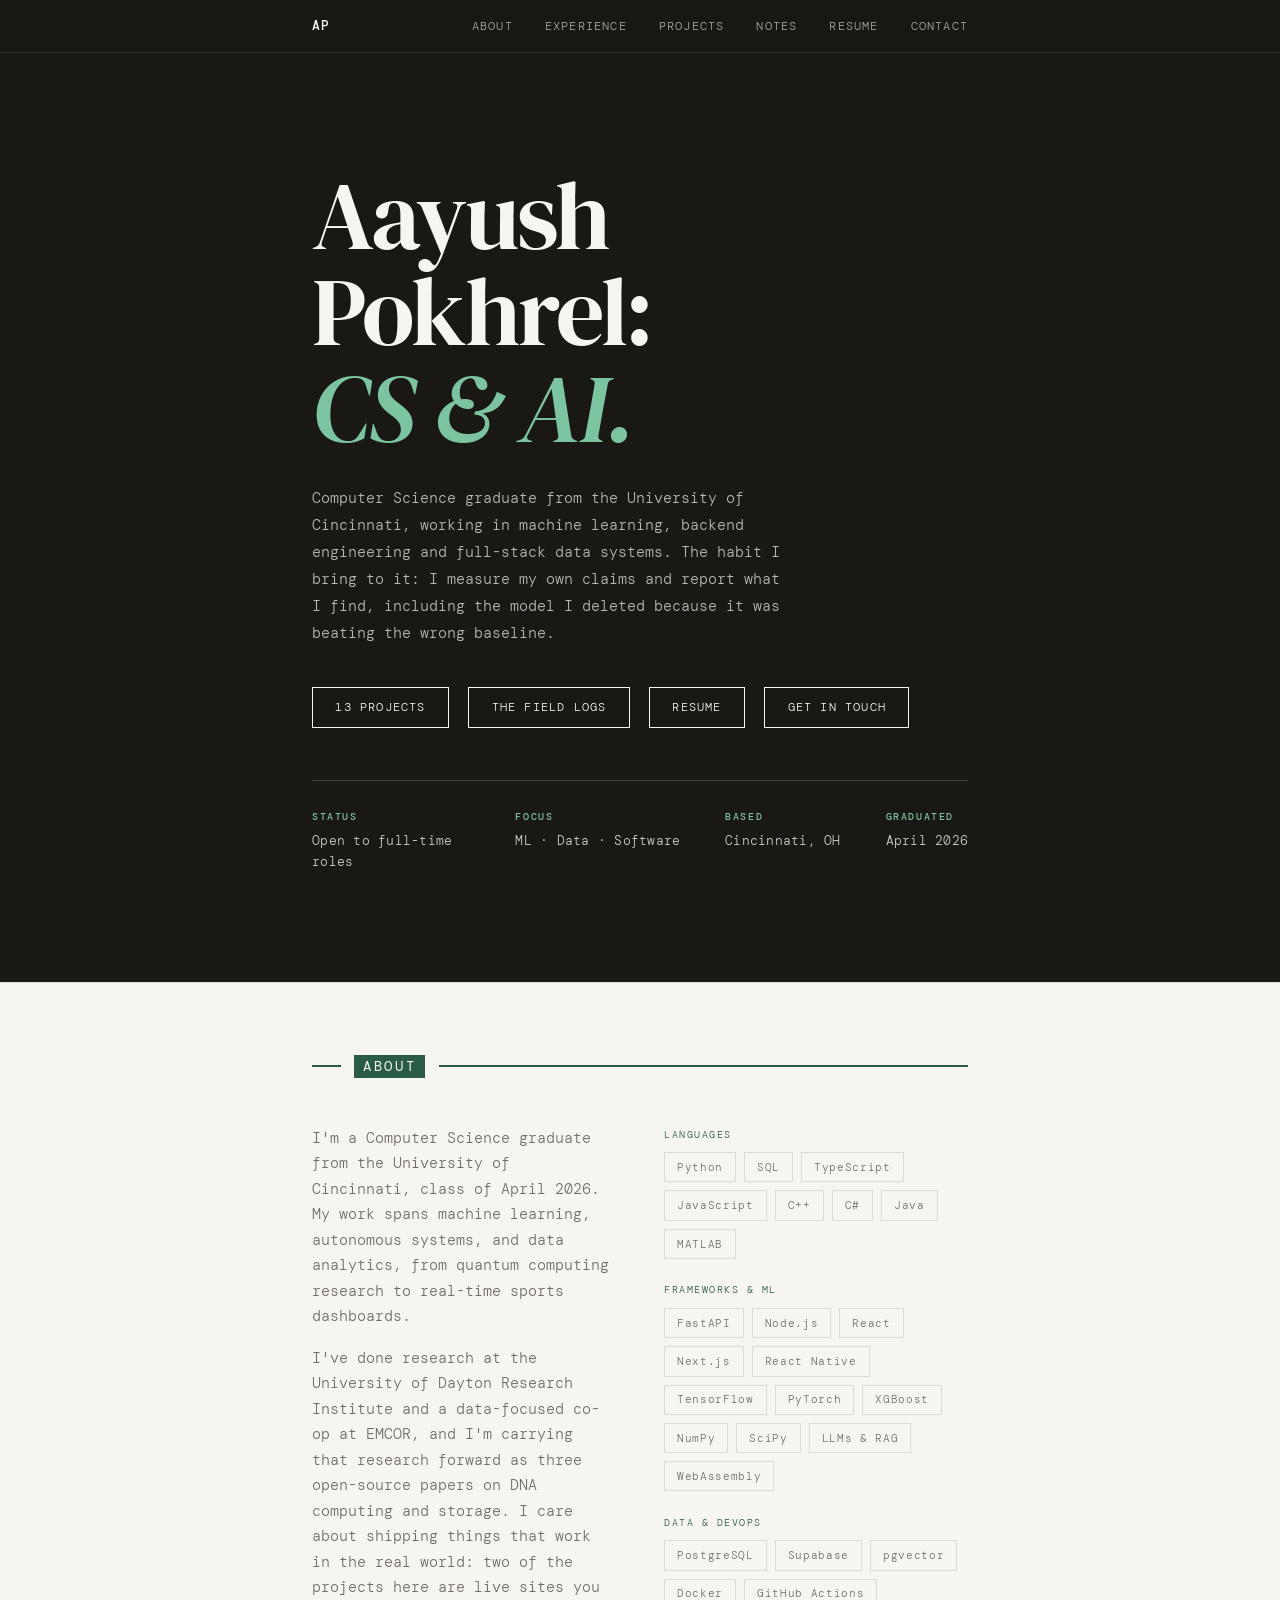
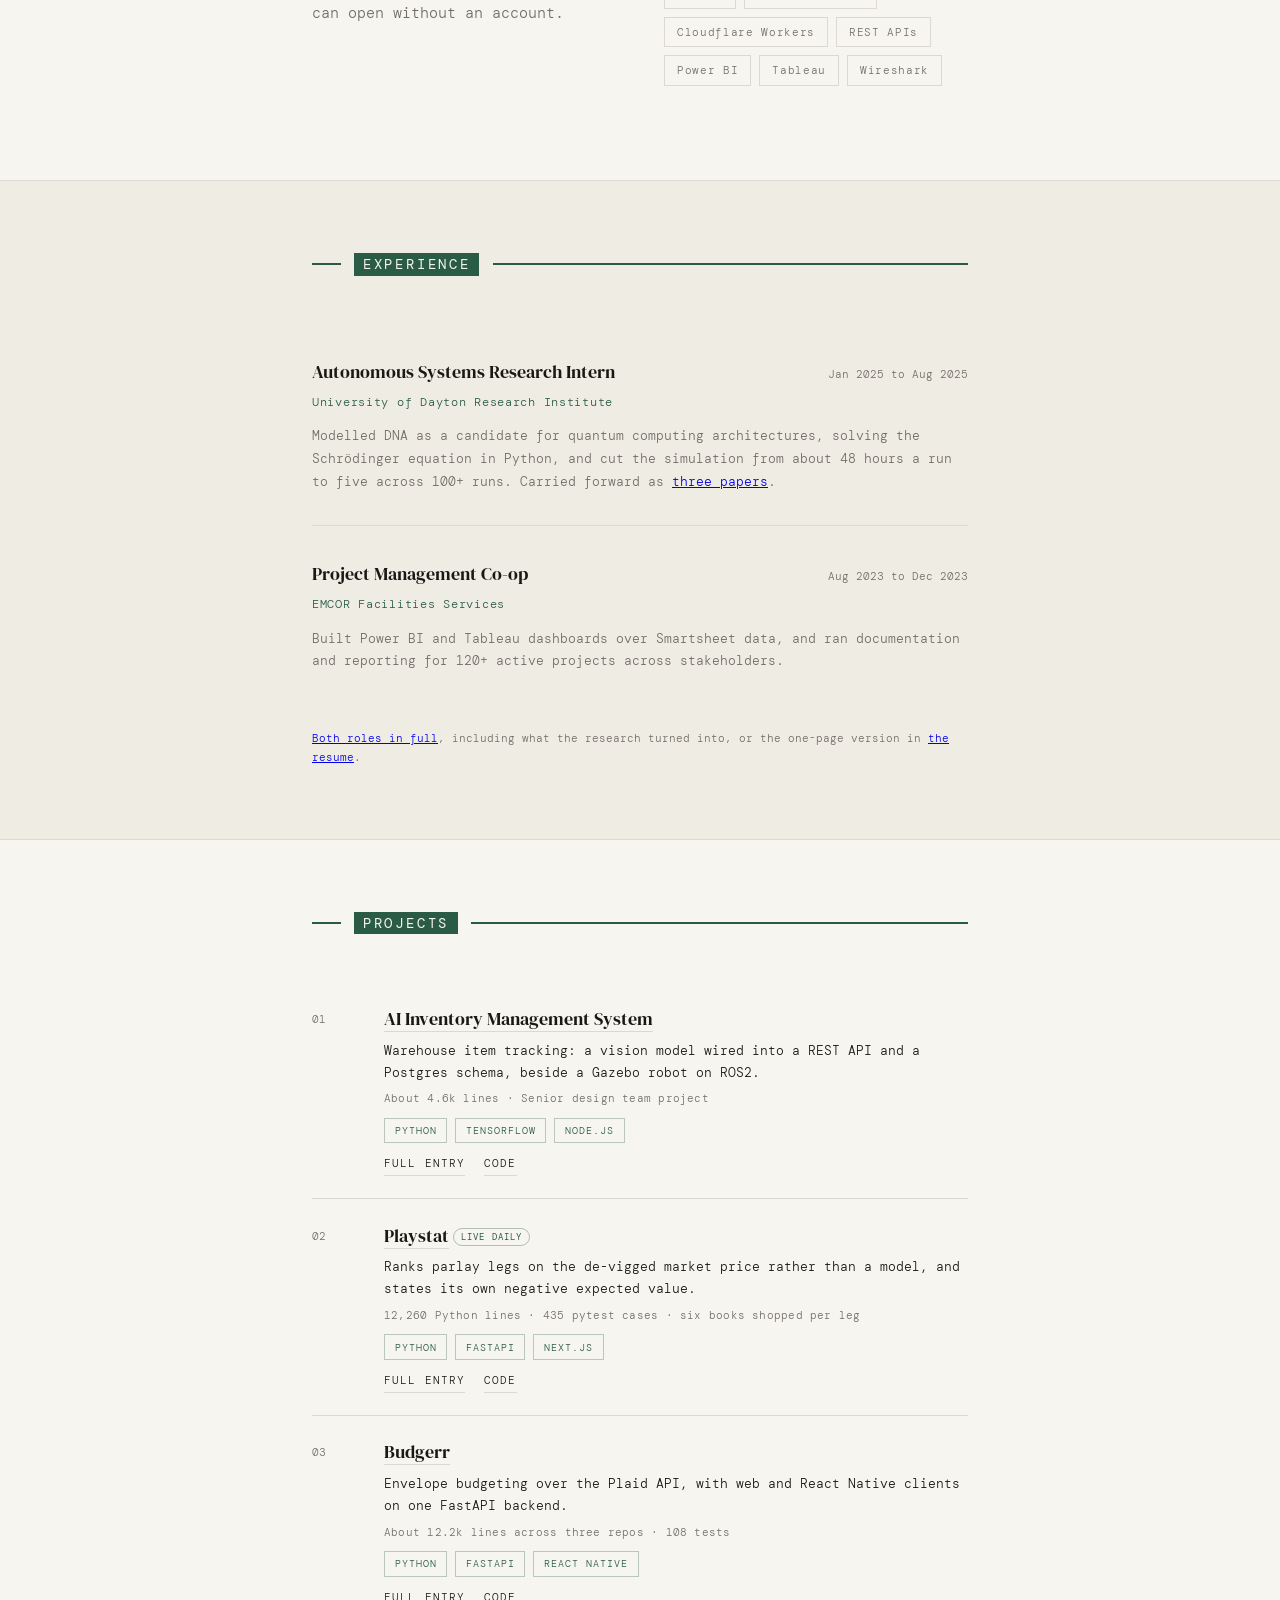
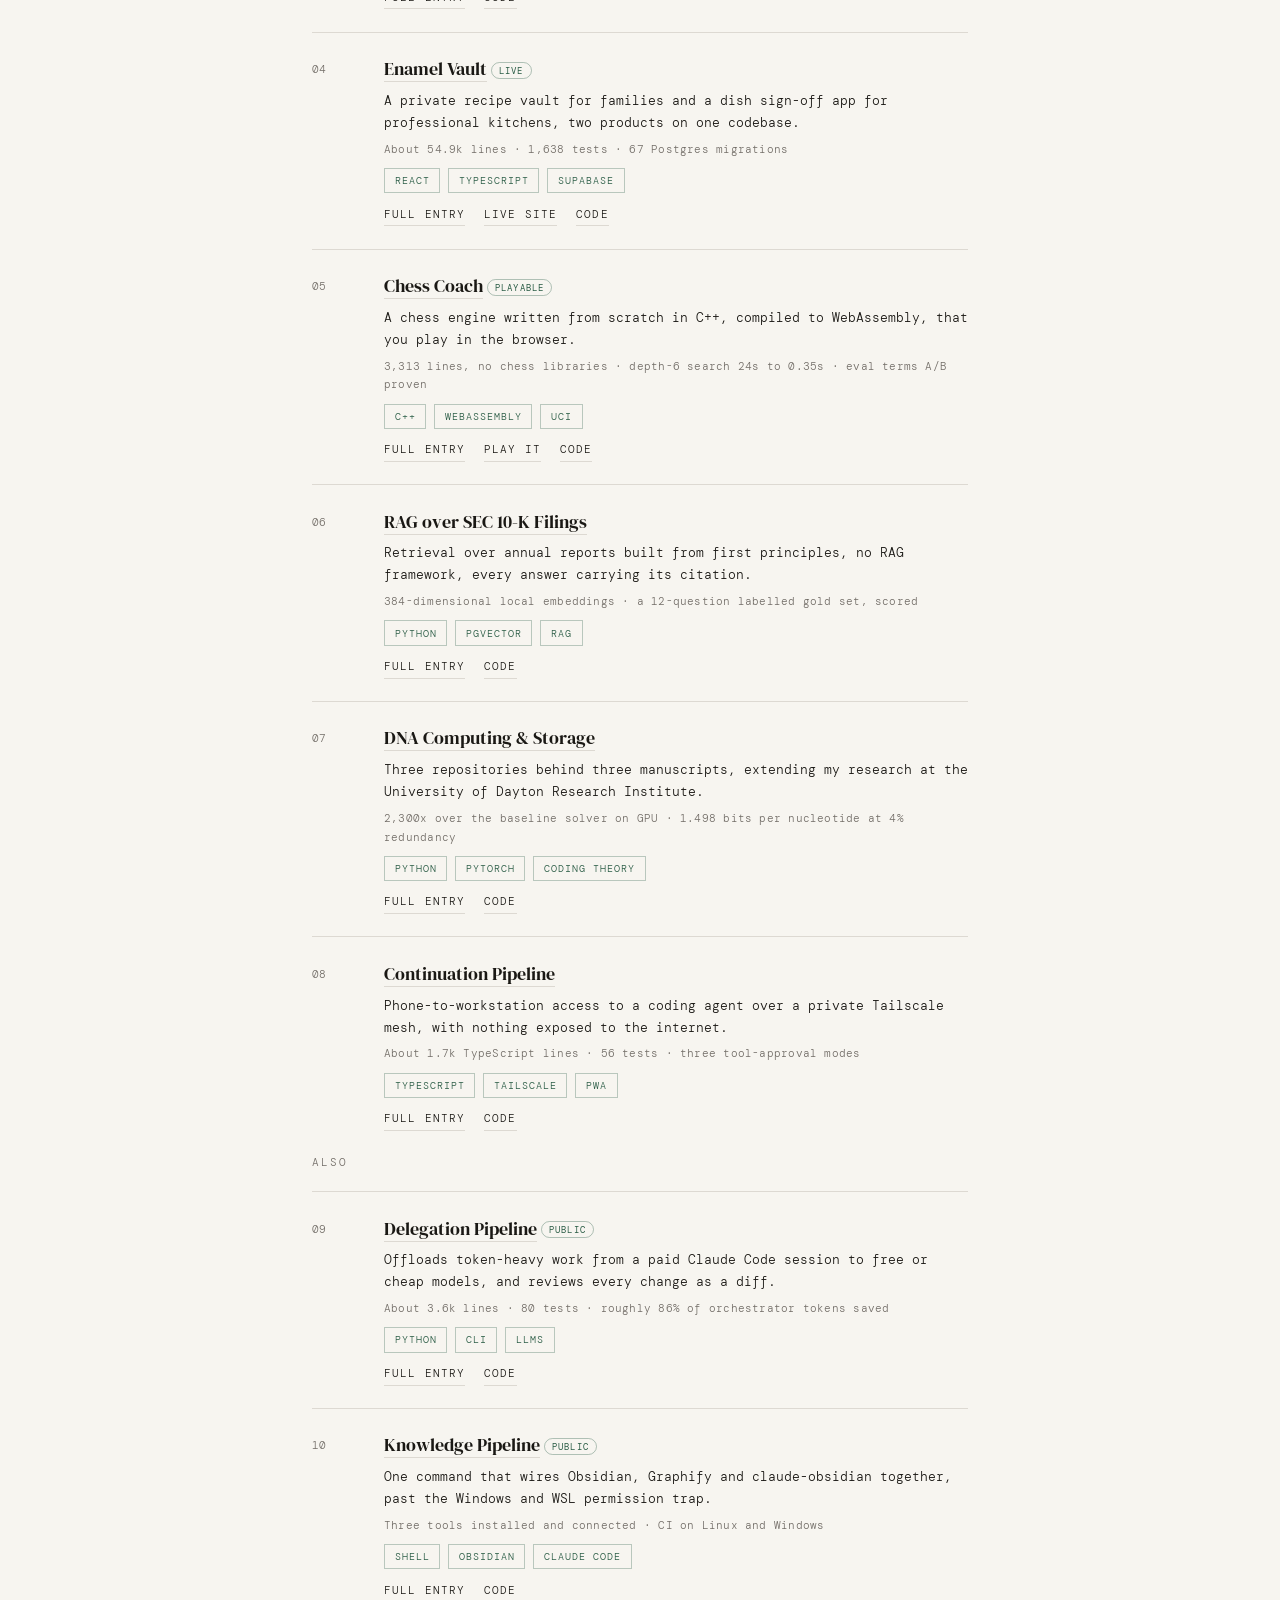
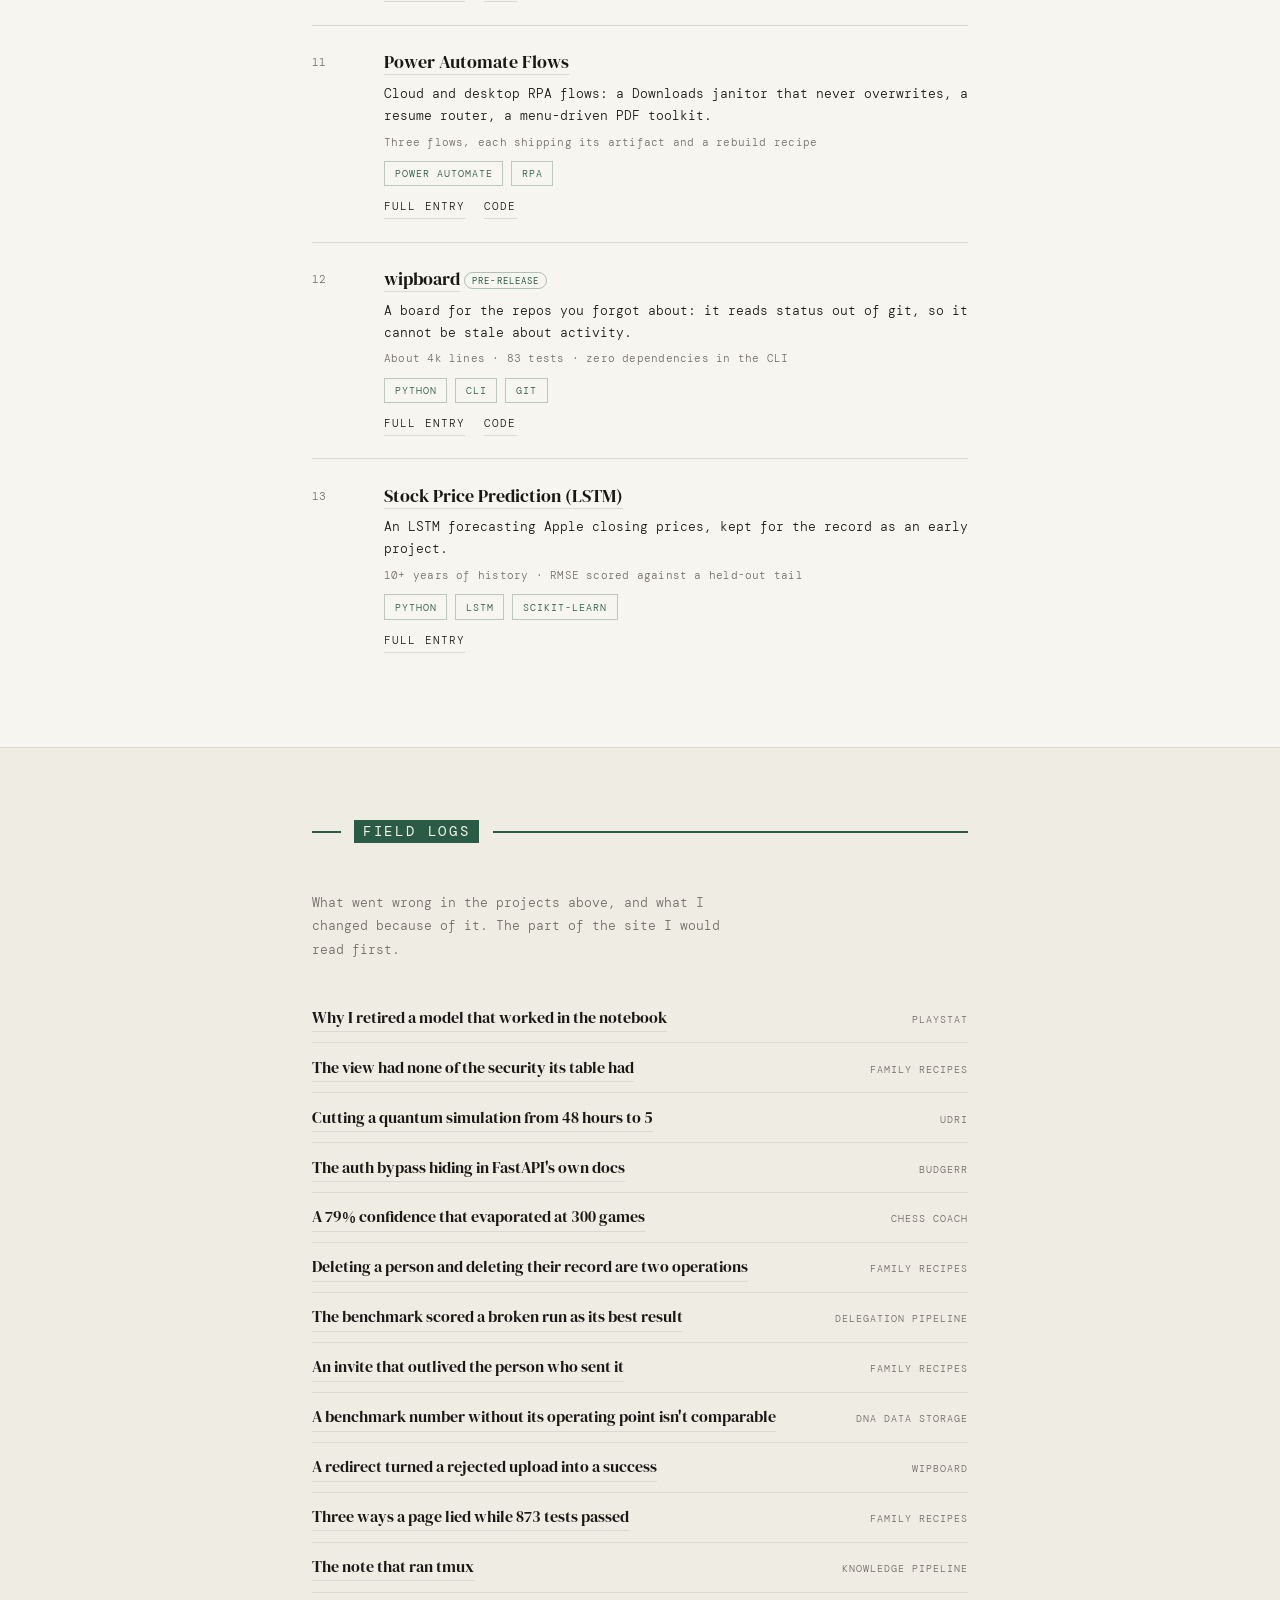
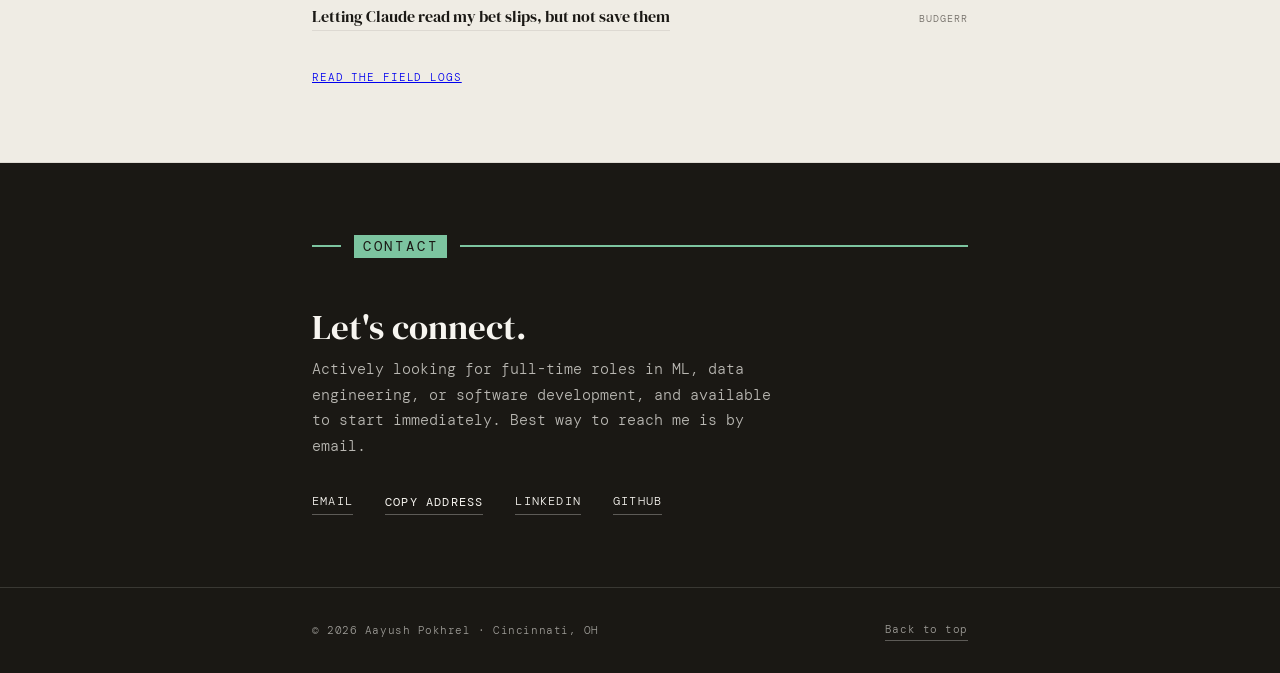
==== commit 249ded25: "Give experience its own page, and cut three leads that talked about the site Experience was the one " ====
--- a/index.html
+++ b/index.html
@@ -75,7 +75,7 @@
       <button class="nav-toggle" type="button" aria-expanded="false" aria-controls="nav-menu">Menu</button>
       <ul class="nav-links" id="nav-menu">
         <li><a href="index.html#about">About</a></li>
-        <li><a href="index.html#experience">Experience</a></li>
+        <li><a href="experience.html">Experience</a></li>
         <li><a href="work.html">Projects</a></li>
         <li><a href="notes.html">Notes</a></li>
         <li><a href="assets/Pokhrel_Aayush_Resume_2026.pdf" target="_blank" rel="noopener">Resume</a></li>
@@ -186,7 +186,8 @@
       </div>
 
       <p class="exp-more">
-        The full bullets are in
+        <a href="experience.html">Both roles in full</a>, including what the research turned
+        into, or the one-page version in
         <a href="assets/Pokhrel_Aayush_Resume_2026.pdf" target="_blank" rel="noopener">the resume</a>.
       </p>
     </div>
@@ -195,11 +196,6 @@
   <section id="work">
     <div class="container fade-in">
       <h2 class="section-label"><span>Projects</span></h2>
-      <p class="section-lead">
-        Thirteen of them, every figure counted in its own repository rather than copied from a
-        README. <a href="work.html">The full entries</a> say how each one is built.
-      </p>
-
       <div class="card">
         <span class="card-num">01</span>
         <div>
@@ -339,8 +335,8 @@
     <div class="container fade-in">
       <h2 class="section-label"><span>Field logs</span></h2>
       <p class="section-lead">
-        What went wrong in the projects above, and what I changed because of it. Thirteen of
-        them, two paragraphs each. This is the part of the site I would read first.
+        What went wrong in the projects above, and what I changed because of it. The part of
+        the site I would read first.
       </p>
       <ol class="log-index">
         <li>
--- a/styles.css
+++ b/styles.css
@@ -875,3 +875,22 @@
   .card-num { display: none; }
   .log-index li { flex-direction: column; gap: 0.15rem; }
 }
+
+/* ── Experience page (experience.html) ───────────────────────────────────── */
+.exp-body { font-size: 13px; line-height: 1.8; color: var(--muted); margin: 0.6rem 0 0.9rem; }
+.exp-after {
+  font-size: 12px;
+  line-height: 1.8;
+  color: var(--muted);
+  margin-top: 1rem;
+  padding-top: 0.9rem;
+  border-top: 1px solid var(--rule);
+}
+.exp-after-label {
+  display: block;
+  font-size: 9px;
+  letter-spacing: 0.12em;
+  text-transform: uppercase;
+  color: var(--accent);
+  margin-bottom: 0.3rem;
+}
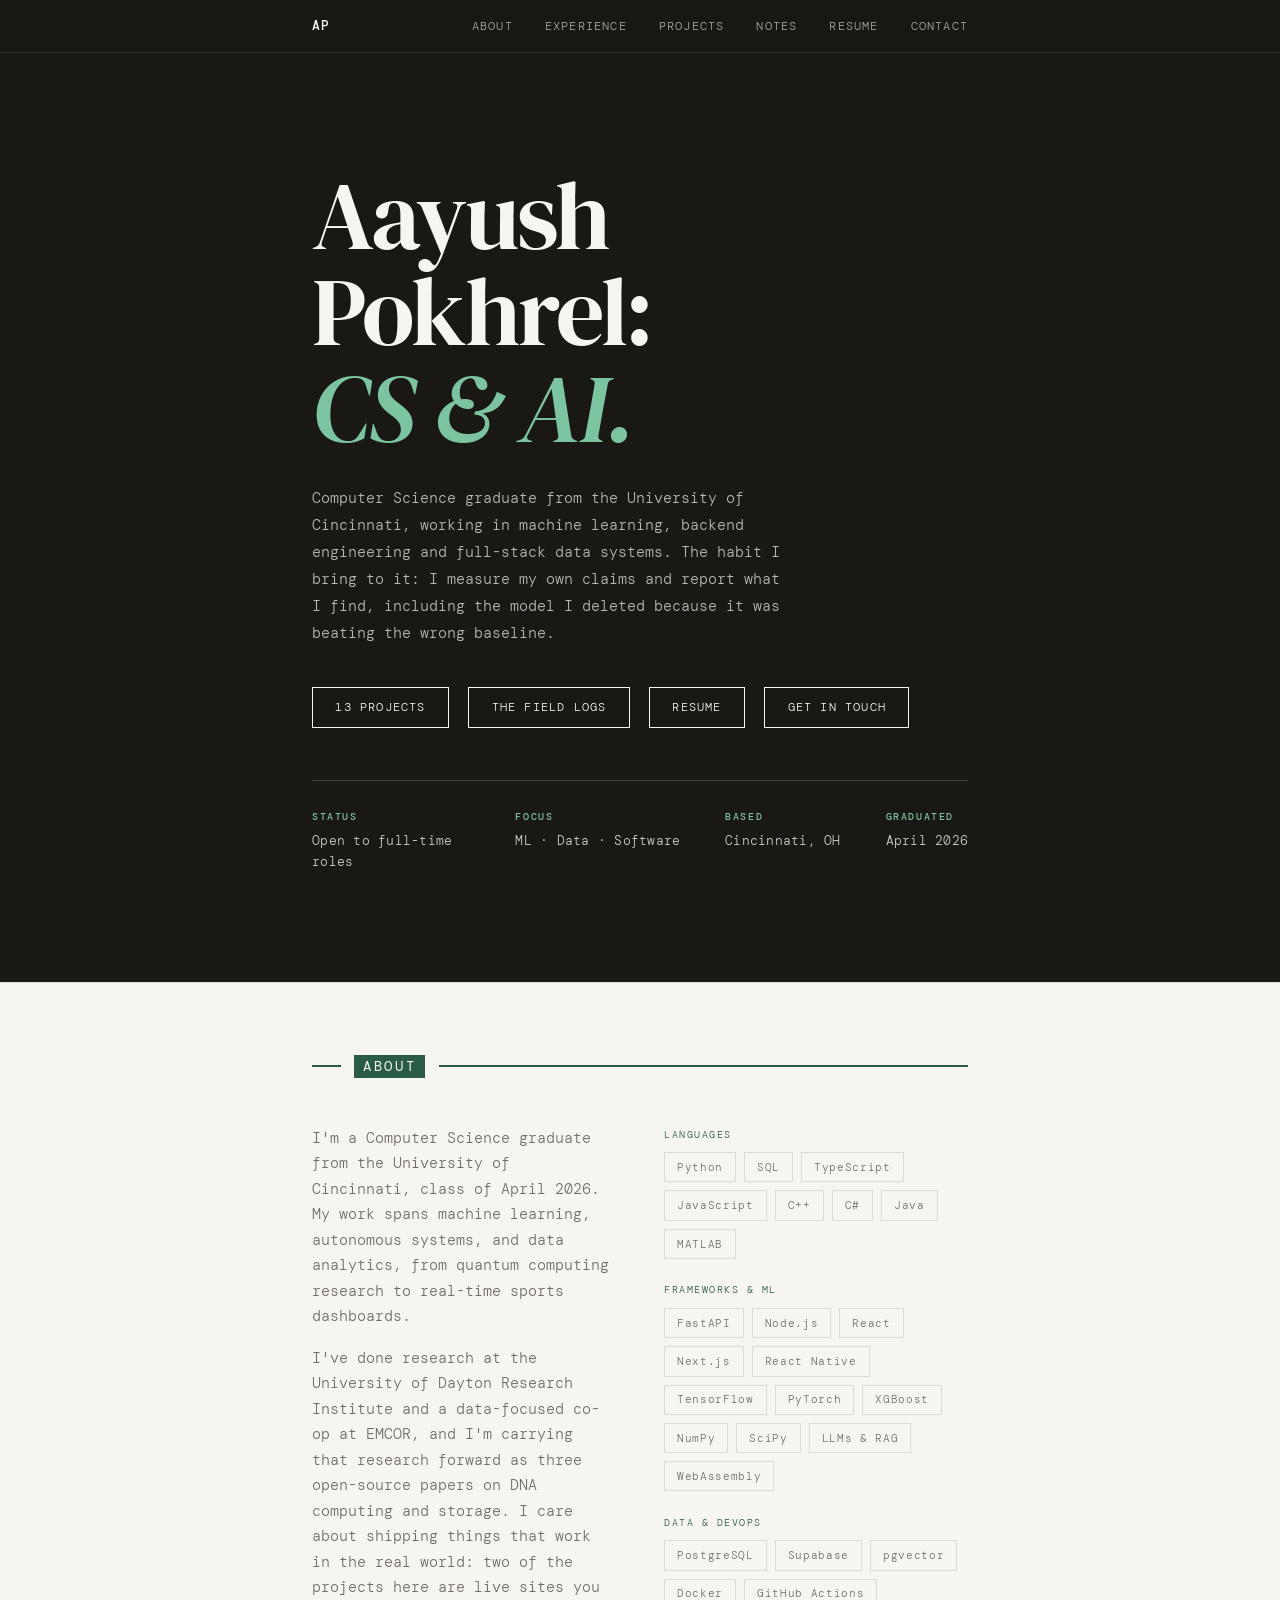
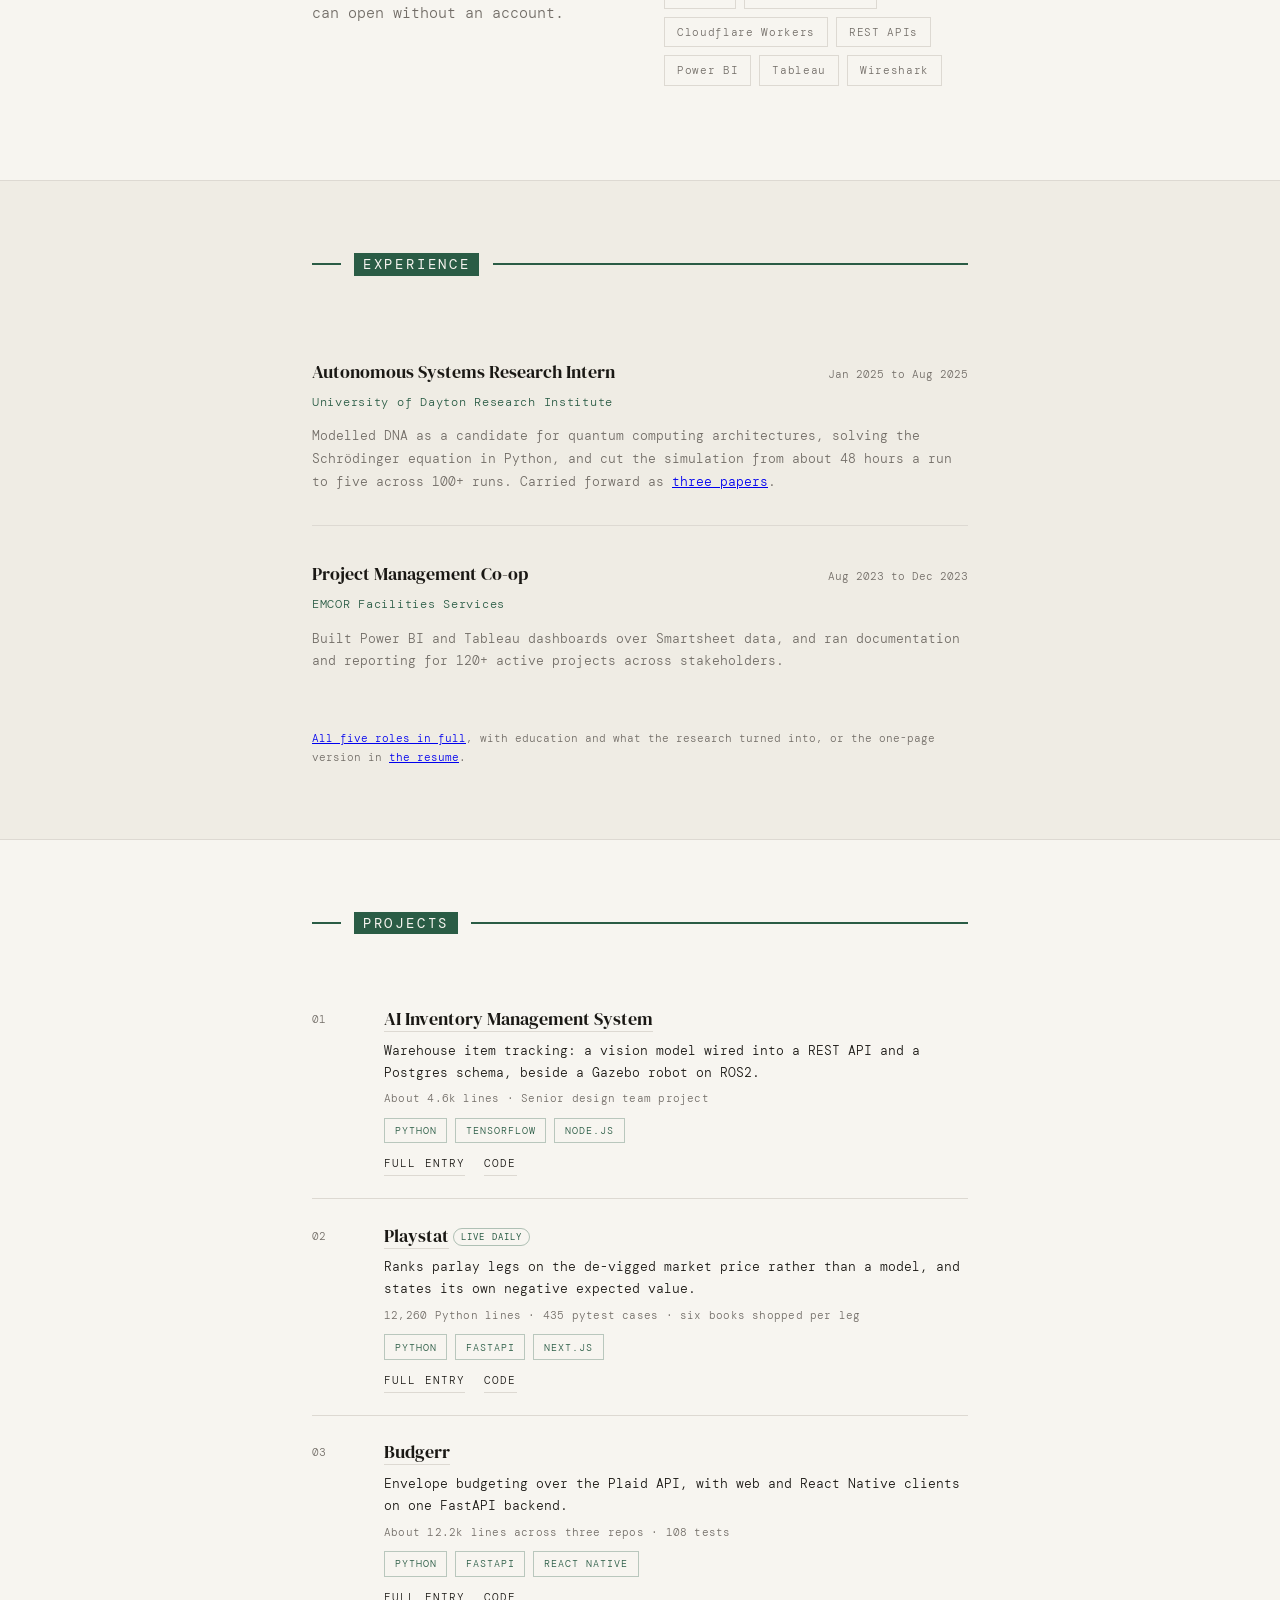
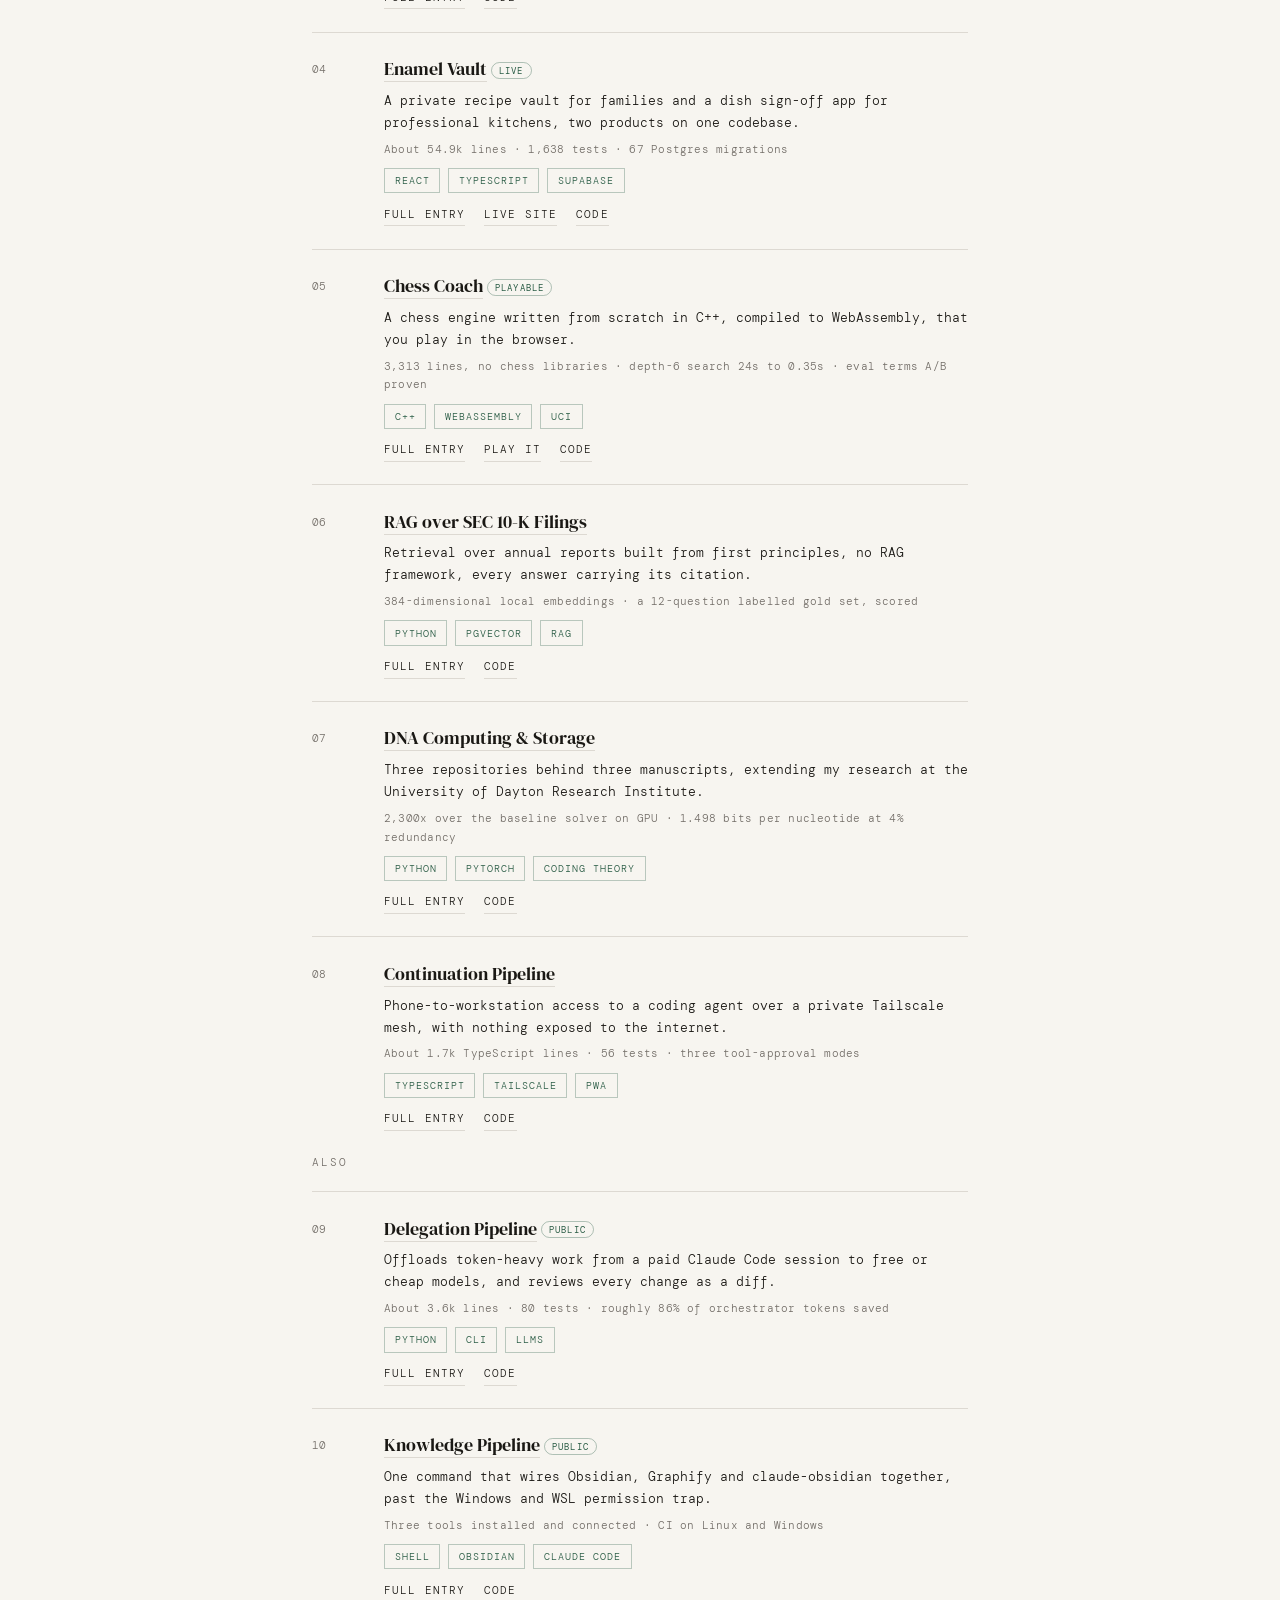
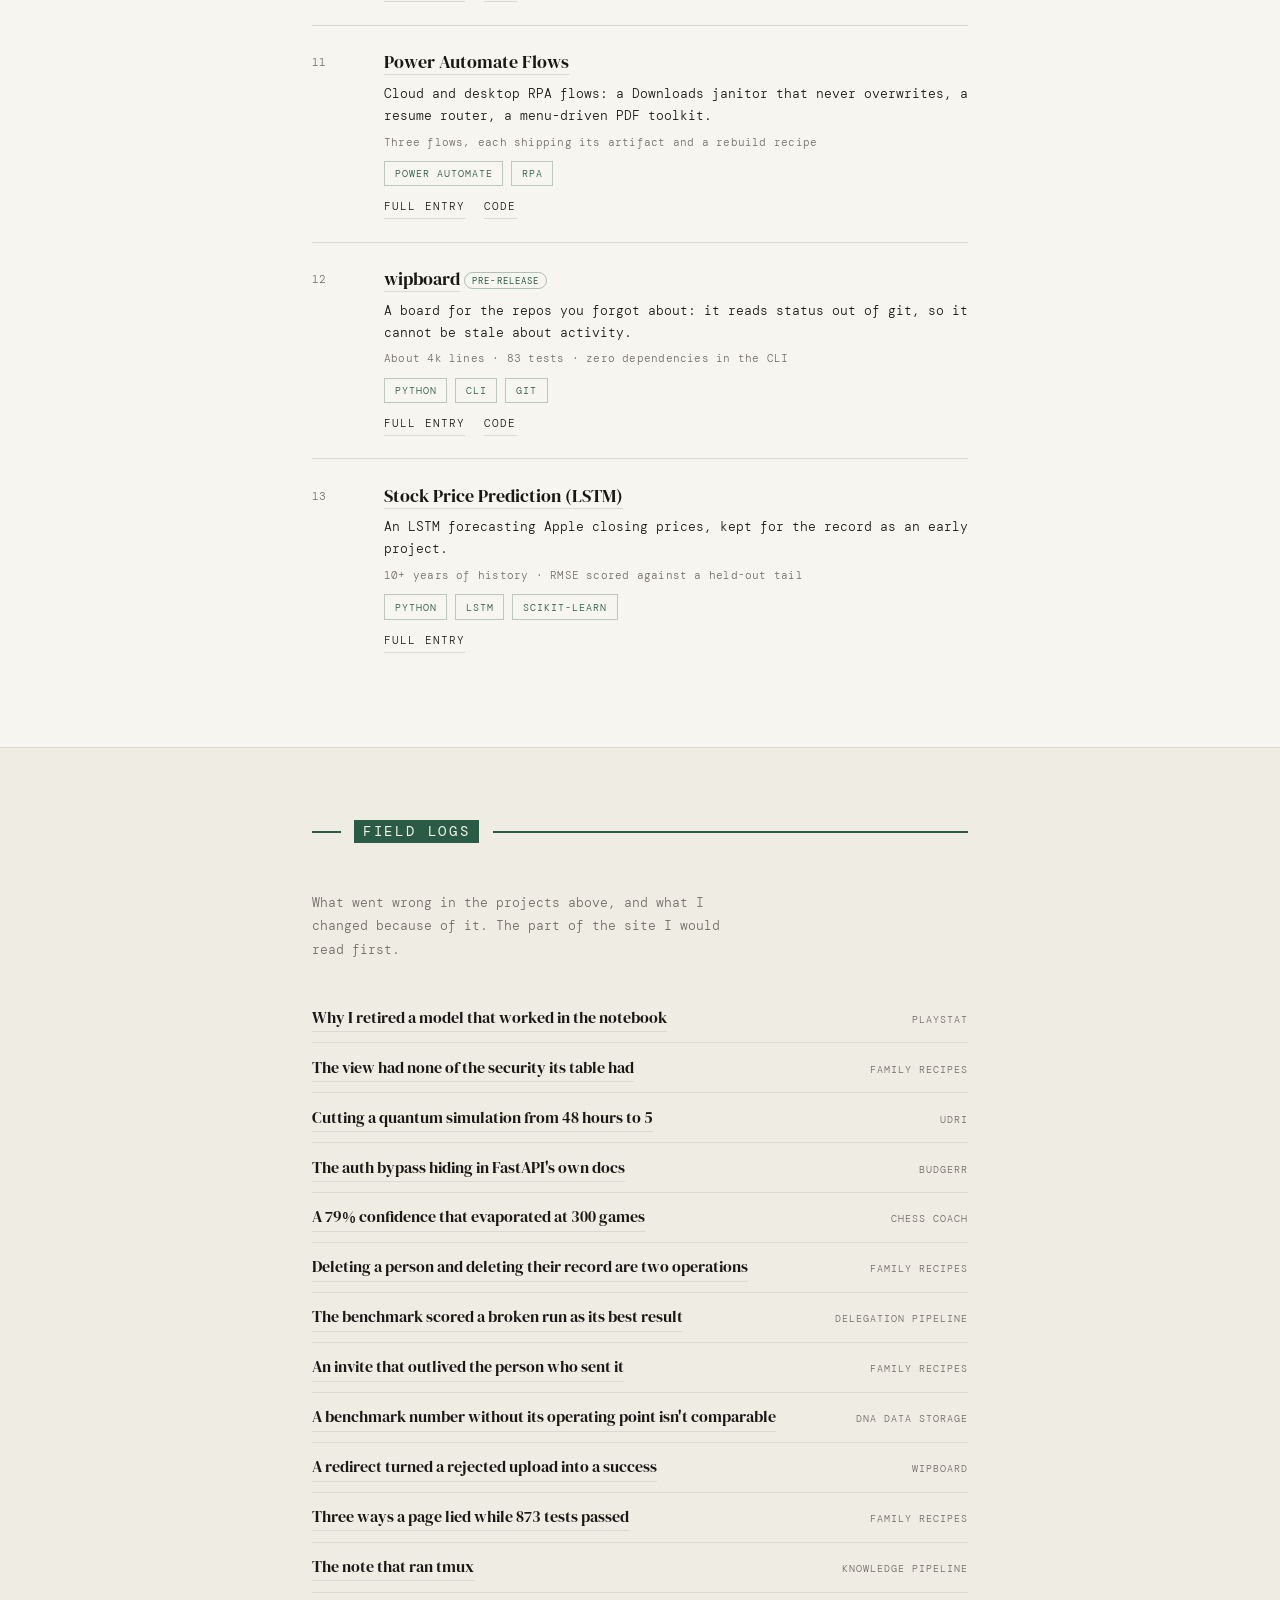
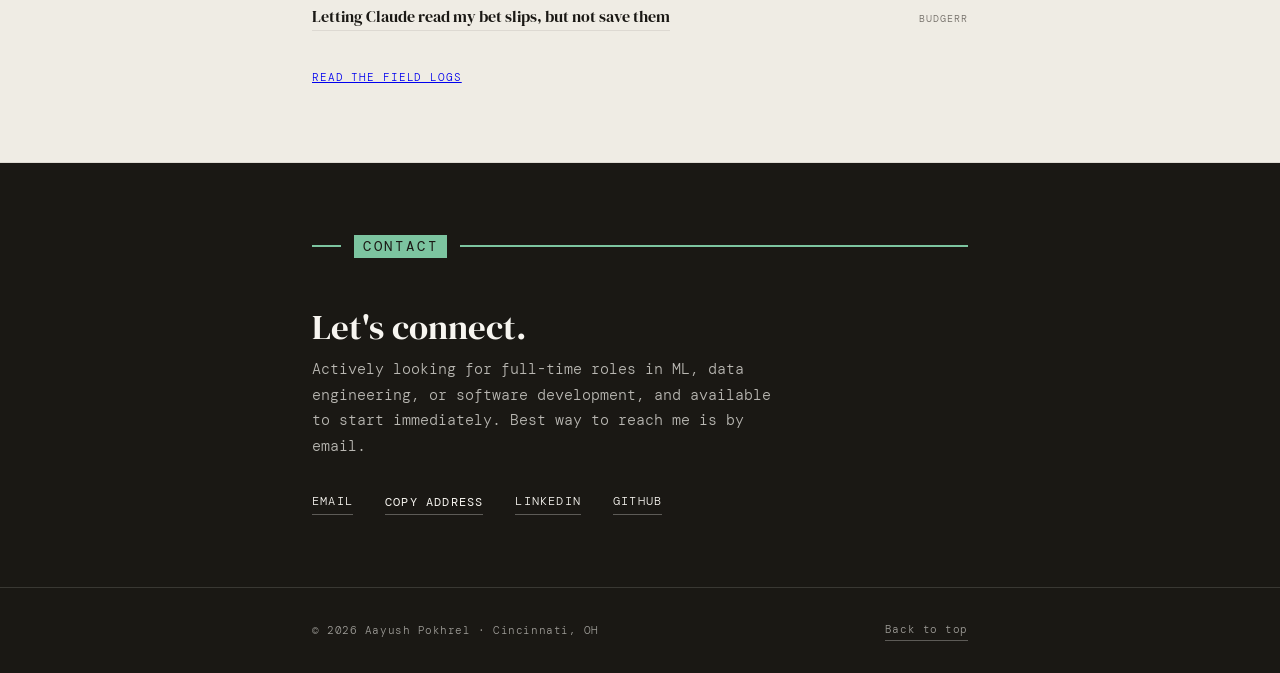
==== commit ba8b3353: "Build the experience page from the real profile, not the two roles I had Aayush pointed at the candi" ====
--- a/index.html
+++ b/index.html
@@ -186,8 +186,8 @@
       </div>
 
       <p class="exp-more">
-        <a href="experience.html">Both roles in full</a>, including what the research turned
-        into, or the one-page version in
+        <a href="experience.html">All five roles in full</a>, with education and what the
+        research turned into, or the one-page version in
         <a href="assets/Pokhrel_Aayush_Resume_2026.pdf" target="_blank" rel="noopener">the resume</a>.
       </p>
     </div>
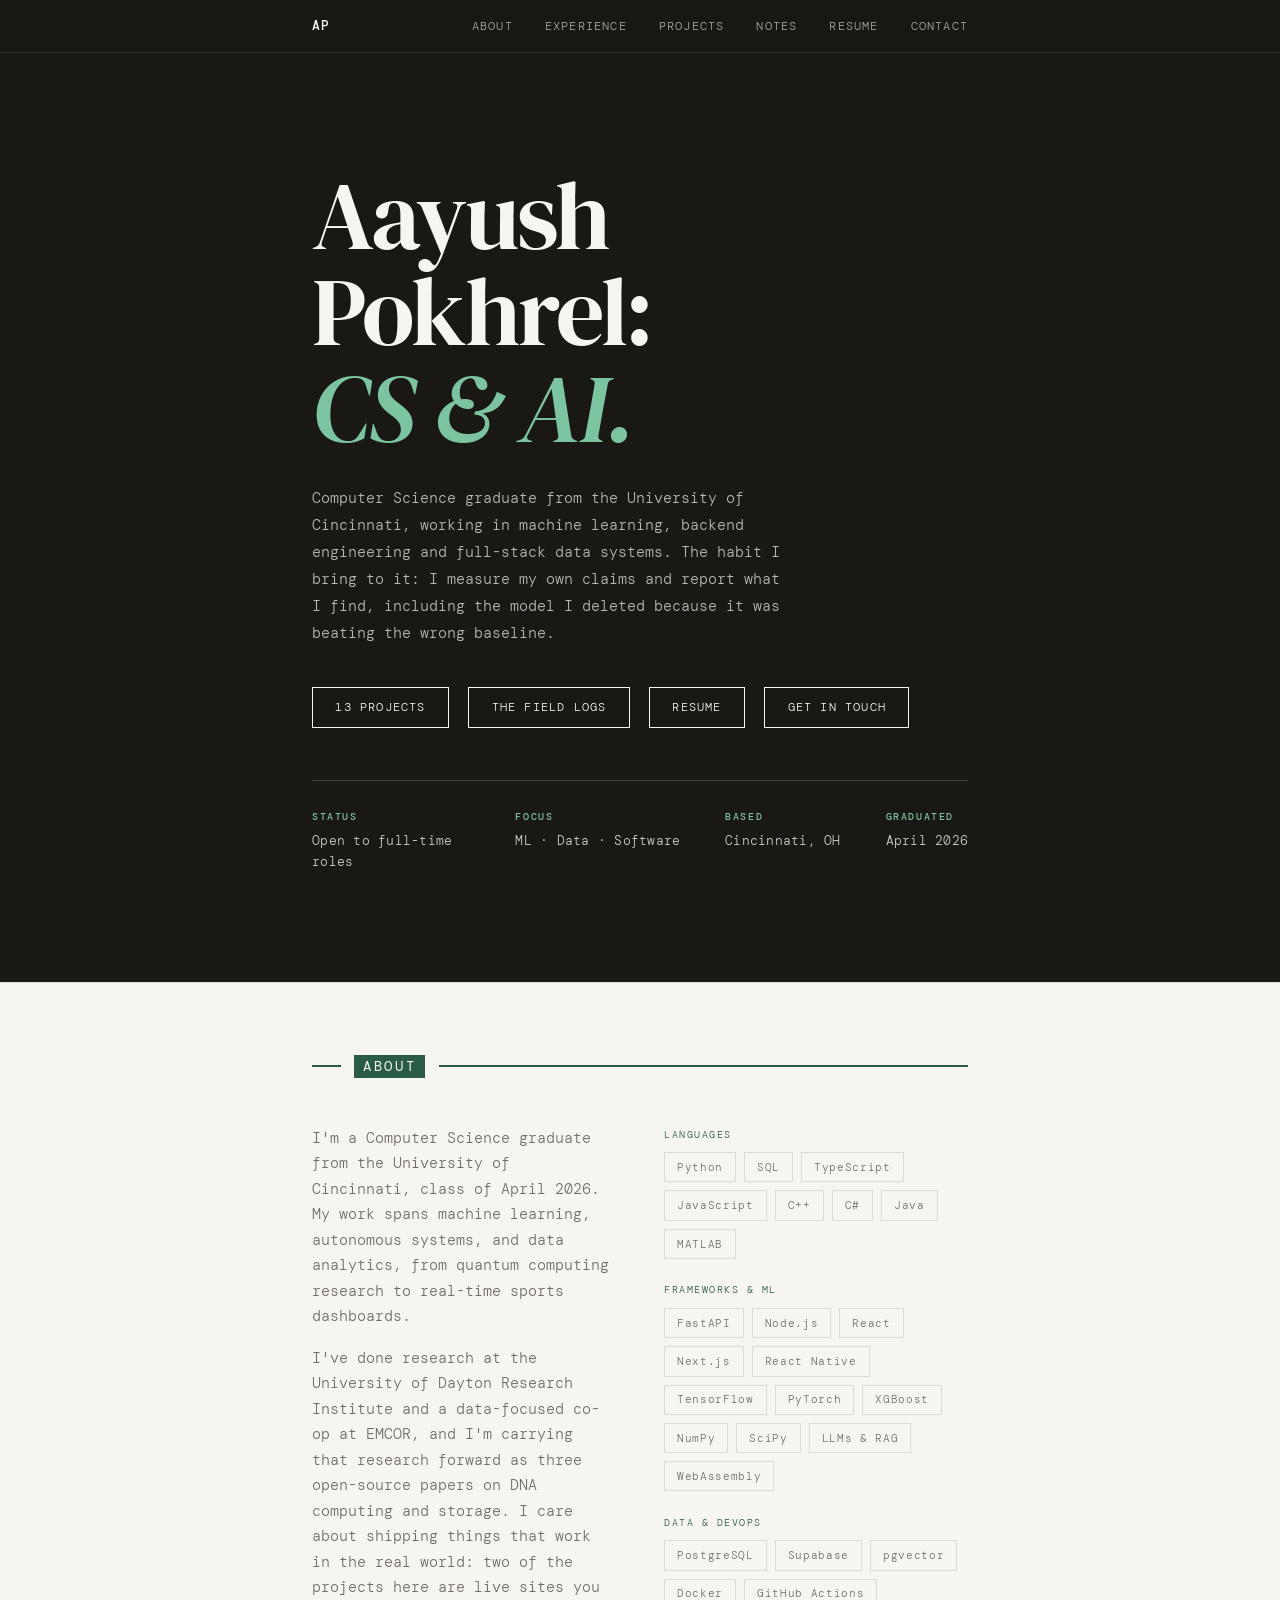
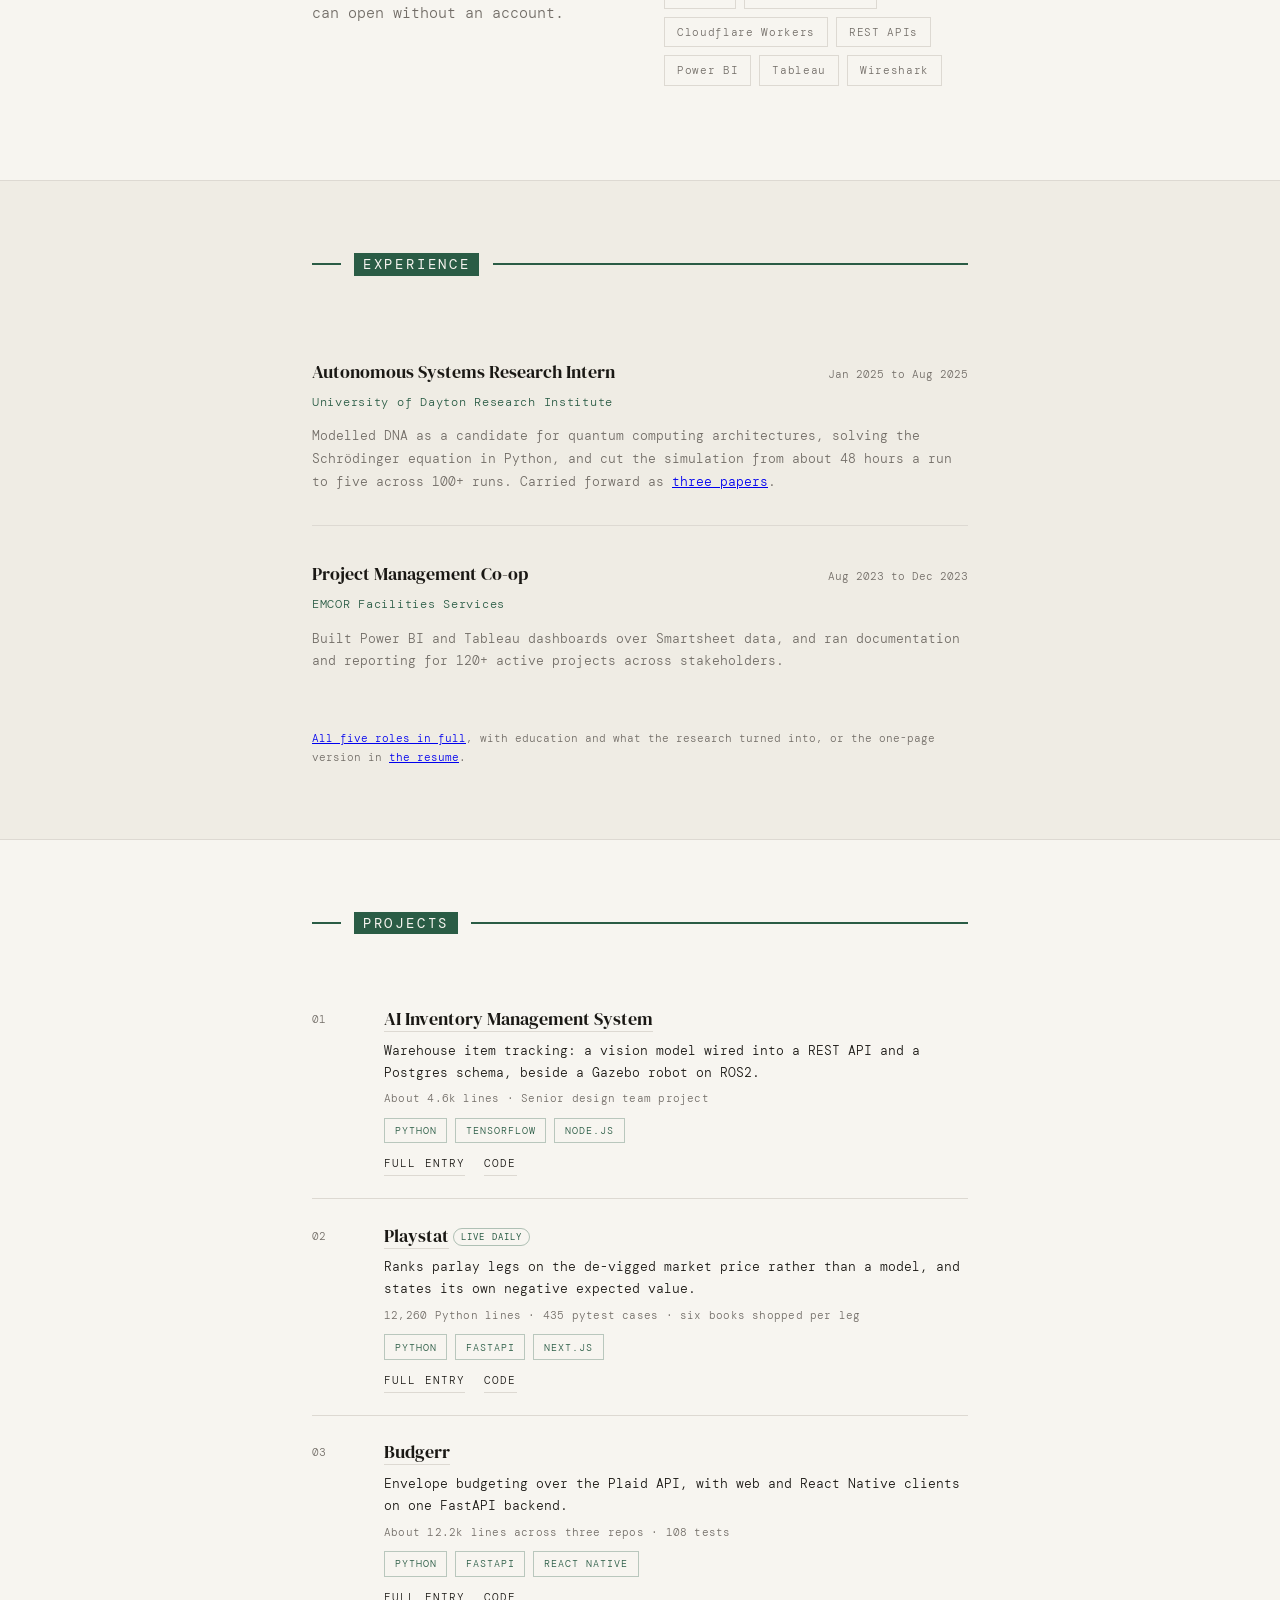
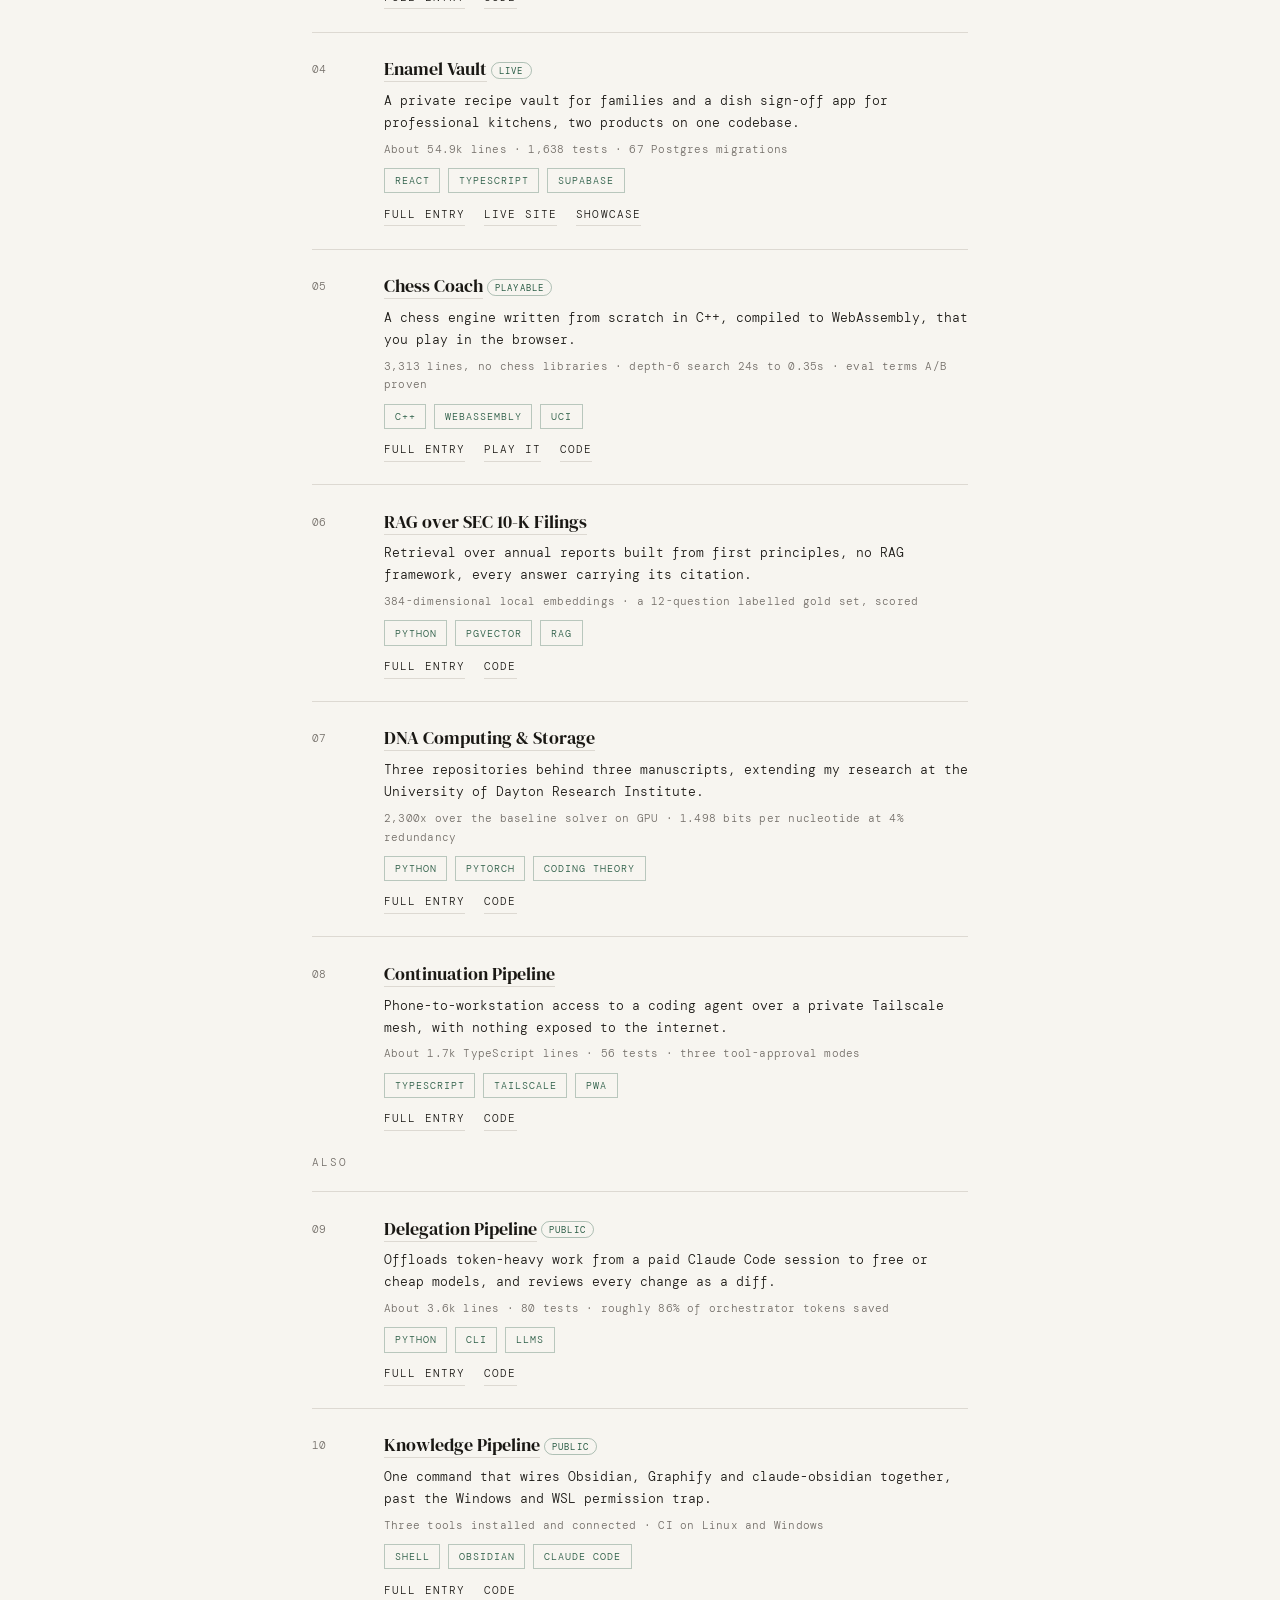
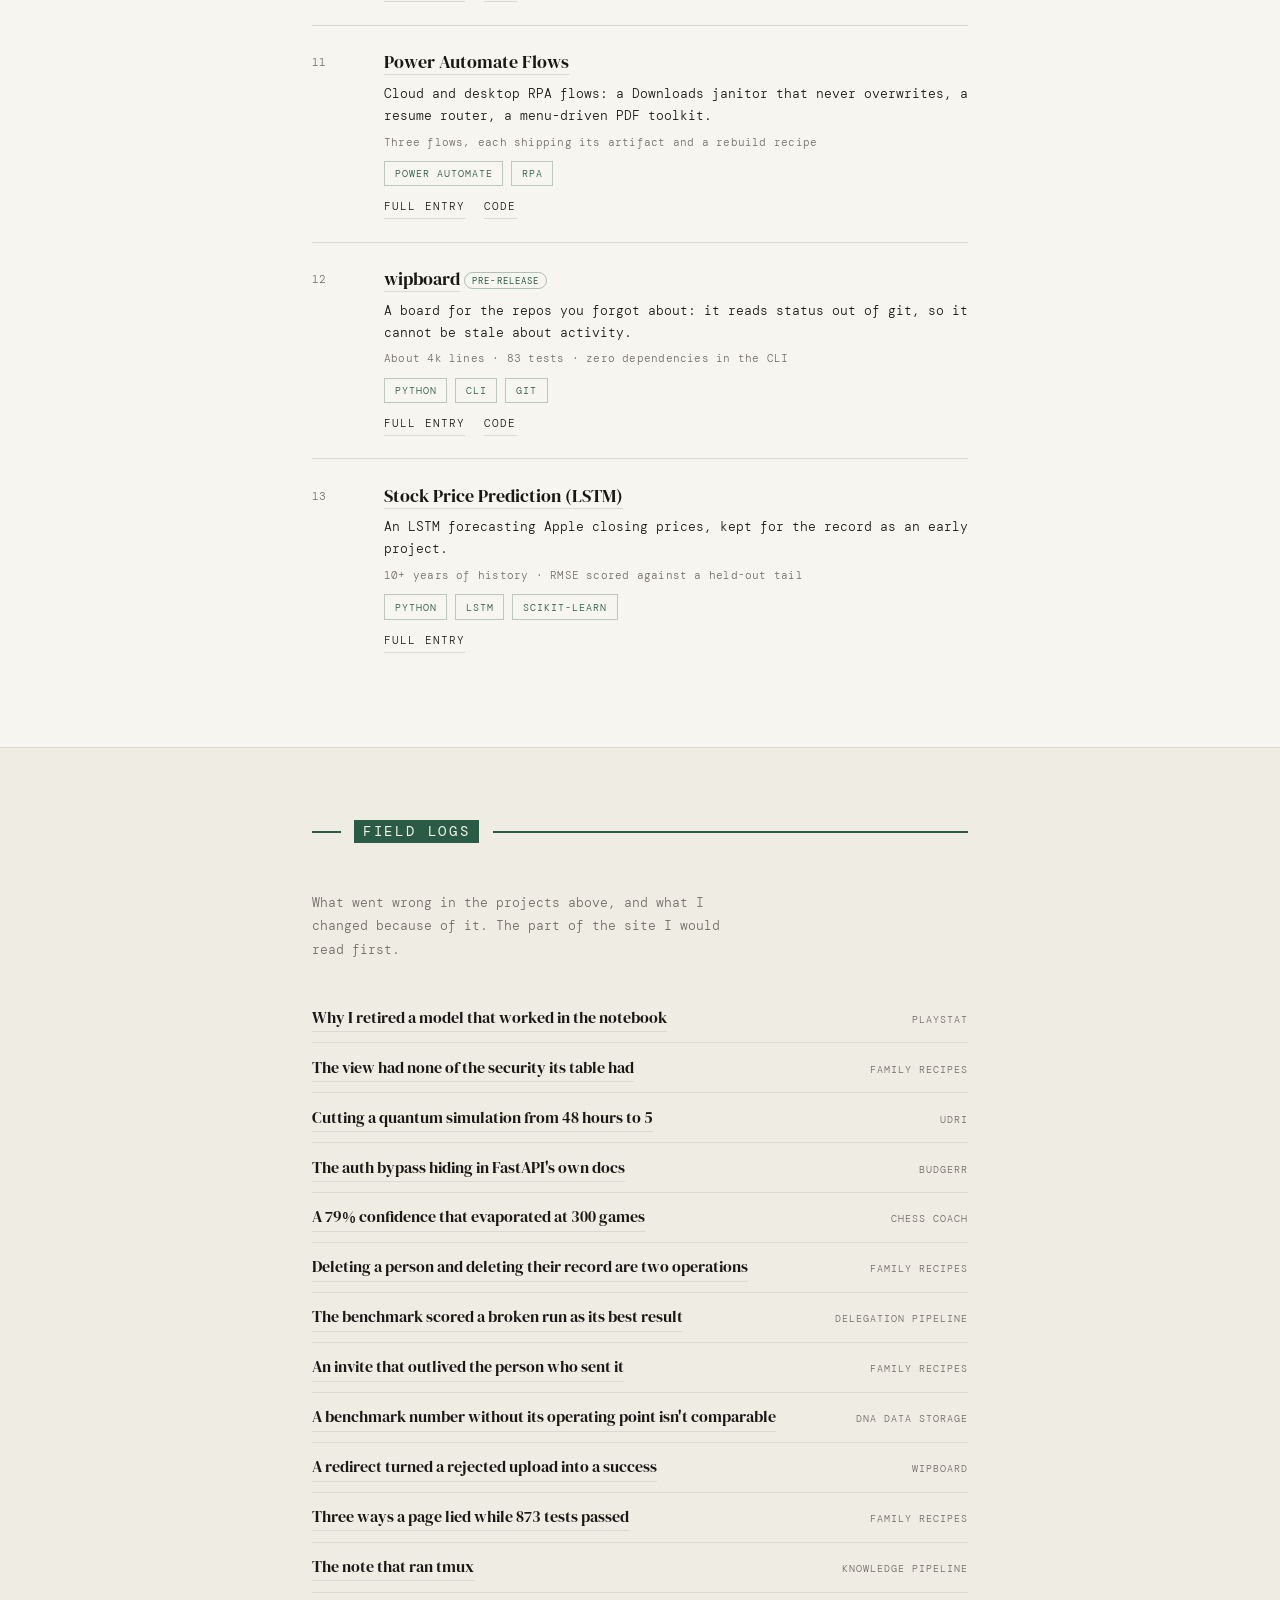
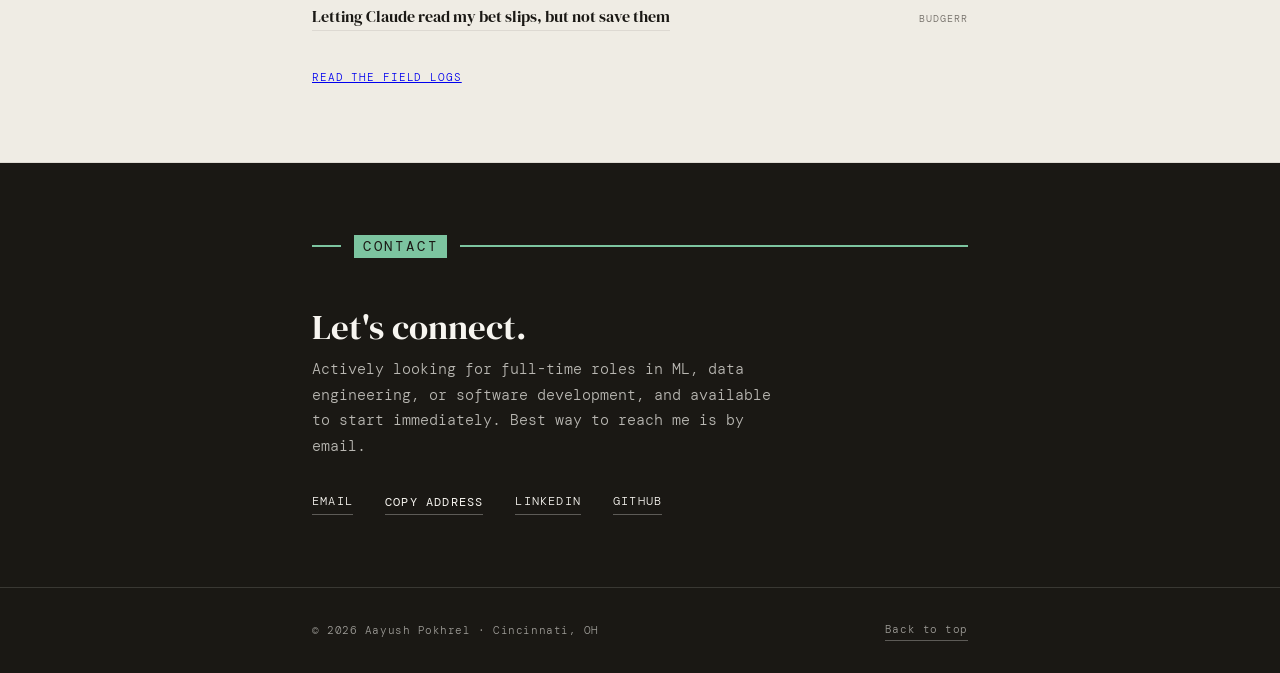
==== commit bf361318: "Enamel Vault links point at the public showcase; the source is private now Co-Authored-By: Claude Op" ====
--- a/index.html
+++ b/index.html
@@ -233,7 +233,7 @@
           <p class="card-line">A private recipe vault for families and a dish sign-off app for professional kitchens, two products on one codebase.</p>
           <p class="card-fig">About 54.9k lines · 1,638 tests · 67 Postgres migrations</p>
           <div class="project-tags"><span>React</span><span>TypeScript</span><span>Supabase</span></div>
-          <div class="project-links"><a href="work.html#enamel-vault-recipes-for-families-and">Full entry</a><a href="https://enamelvault.com" target="_blank" rel="noopener noreferrer">Live site</a><a href="https://github.com/aayushpokhrel1/FamilyRecipes" target="_blank" rel="noopener noreferrer">Code</a></div>
+          <div class="project-links"><a href="work.html#enamel-vault-recipes-for-families-and">Full entry</a><a href="https://enamelvault.com" target="_blank" rel="noopener noreferrer">Live site</a><a href="https://github.com/enamelvault/enamelvault-showcase" target="_blank" rel="noopener noreferrer">Showcase</a></div>
         </div>
       </div>
       <div class="card">
--- a/styles.css
+++ b/styles.css
@@ -424,8 +424,9 @@
   margin-bottom: 0.8rem;
   line-height: 1.8;
 }
-/* Every project reads the same way: a short lead, then 3 to 4 points.
-   Keep both when editing an entry; one without the other breaks the rhythm. */
+/* Every project entry reads the same way: a 33 to 48 word lead, then EXACTLY FOUR points.
+   Not three, not five. Keep both halves when editing an entry; one without the other breaks
+   the rhythm the other seven set. `python scripts/check_shape.py` is what enforces it. */
 .project-points {
   list-style: none;
   margin: 0 0 0.9rem;
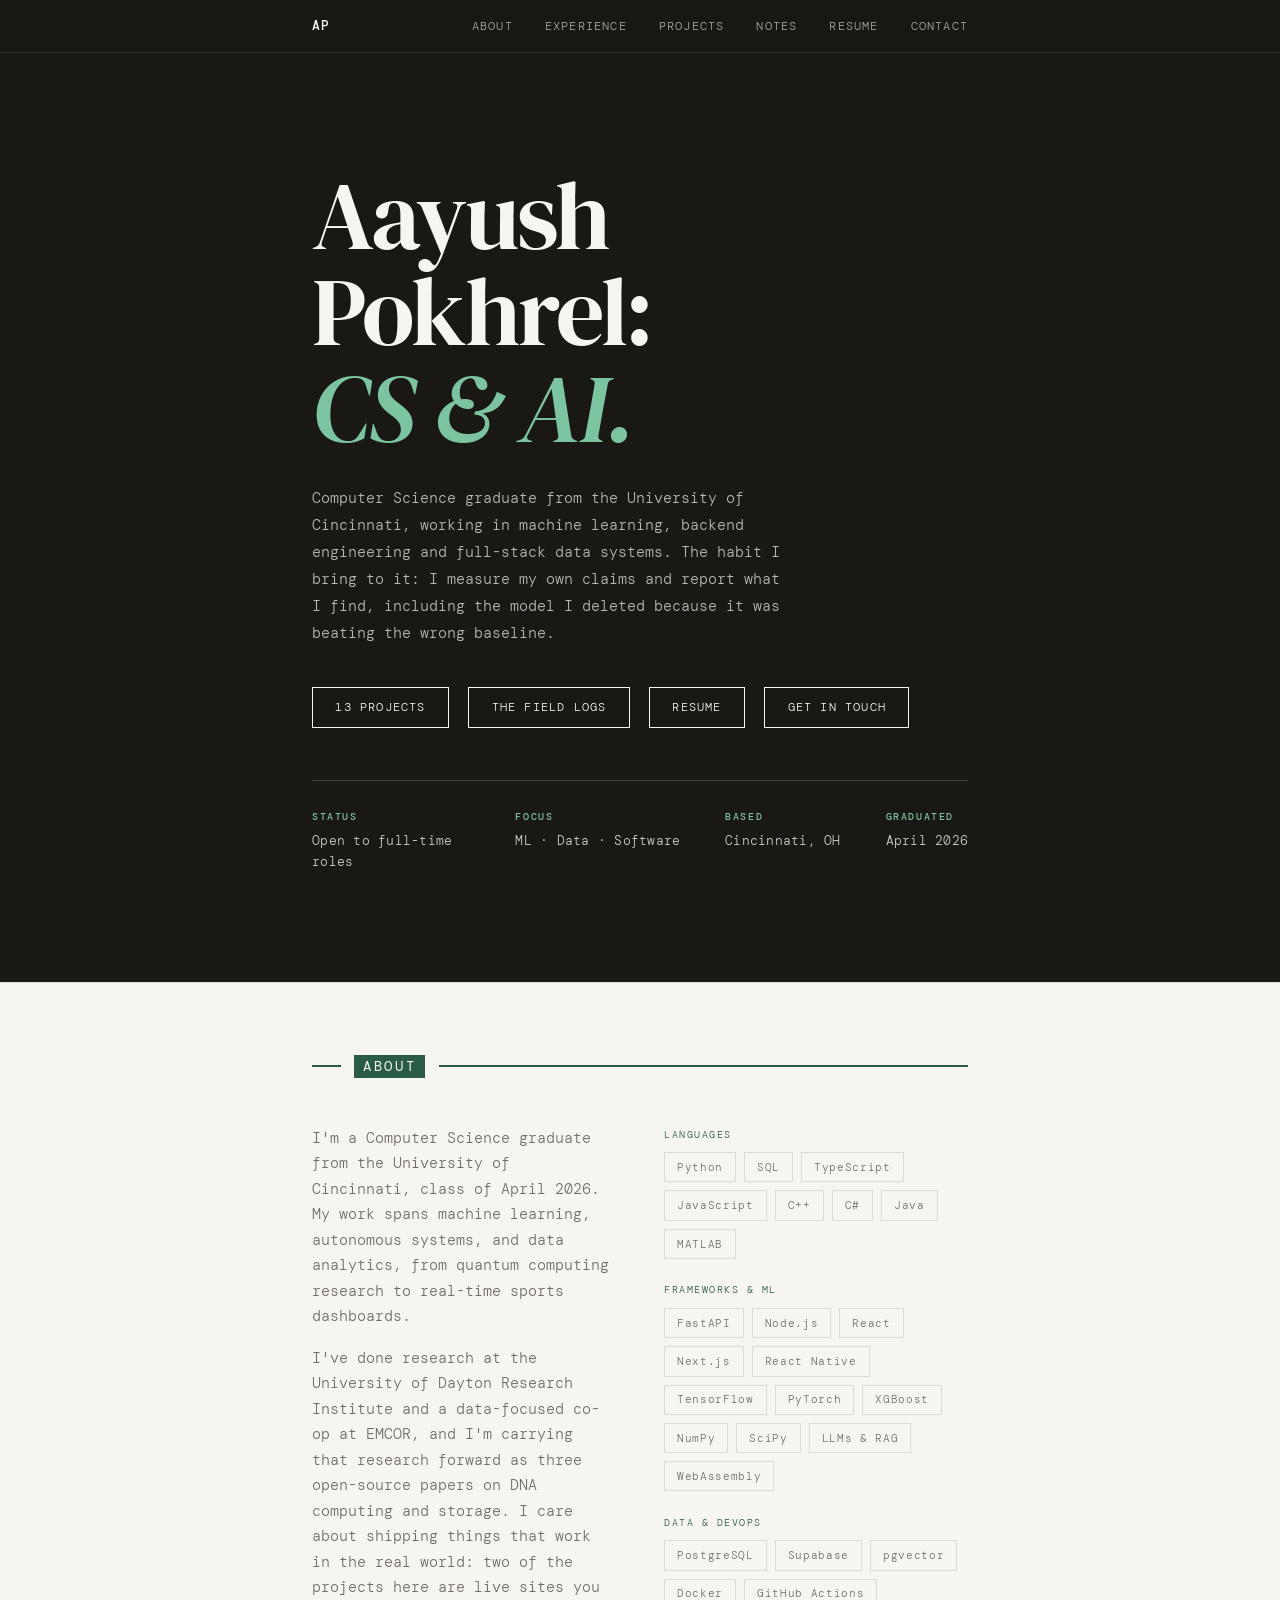
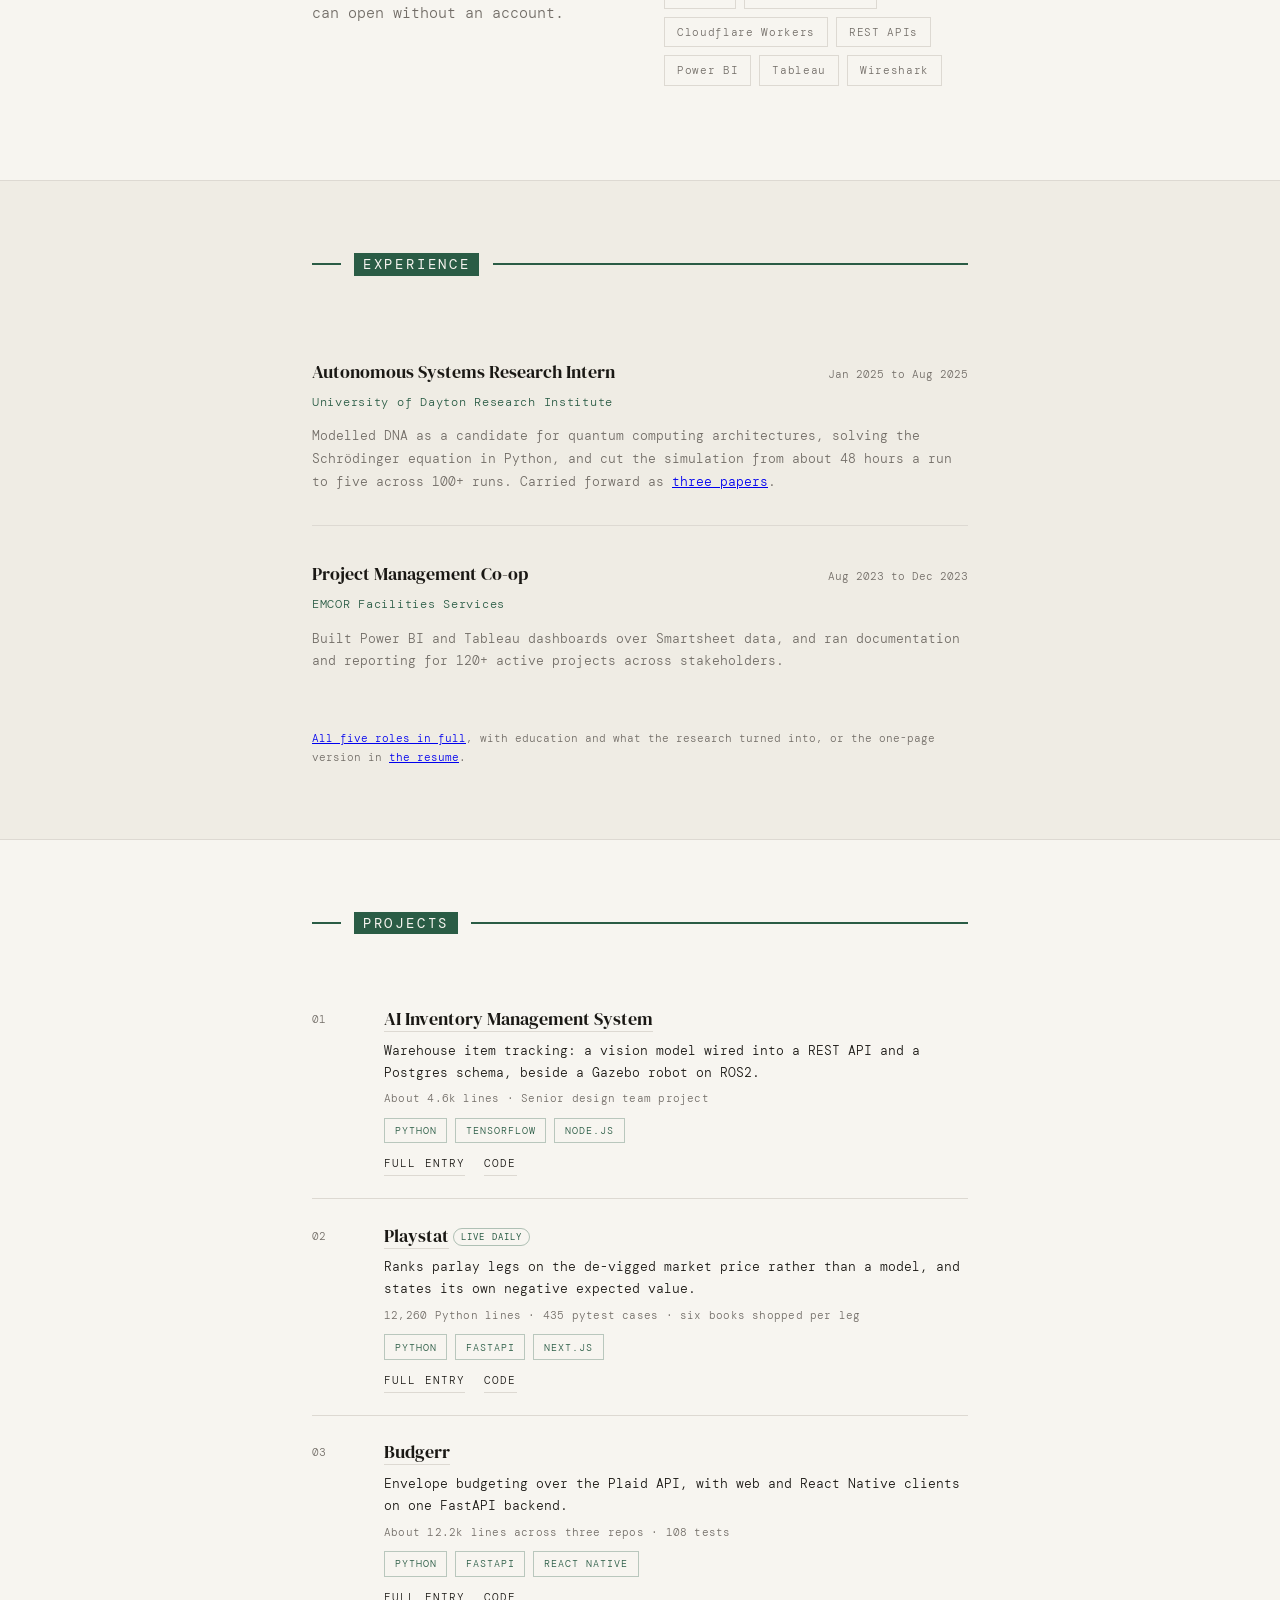
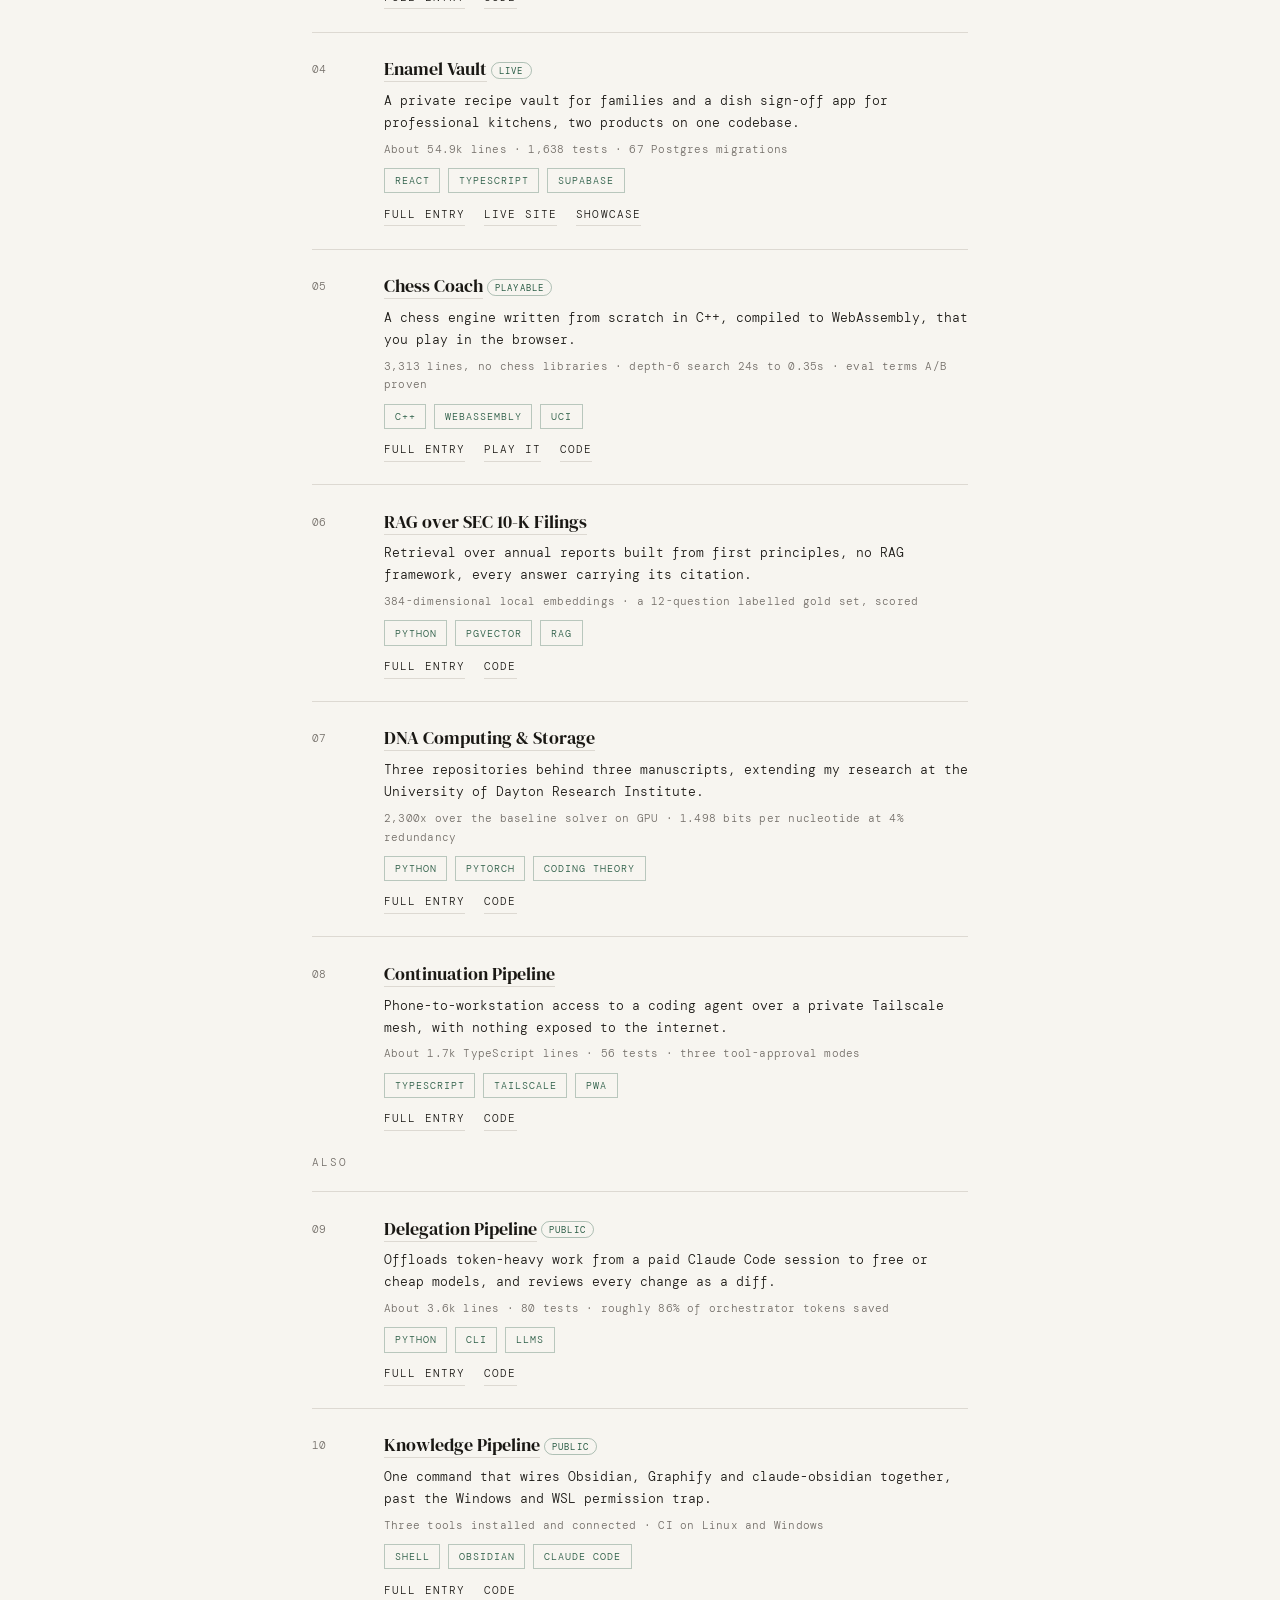
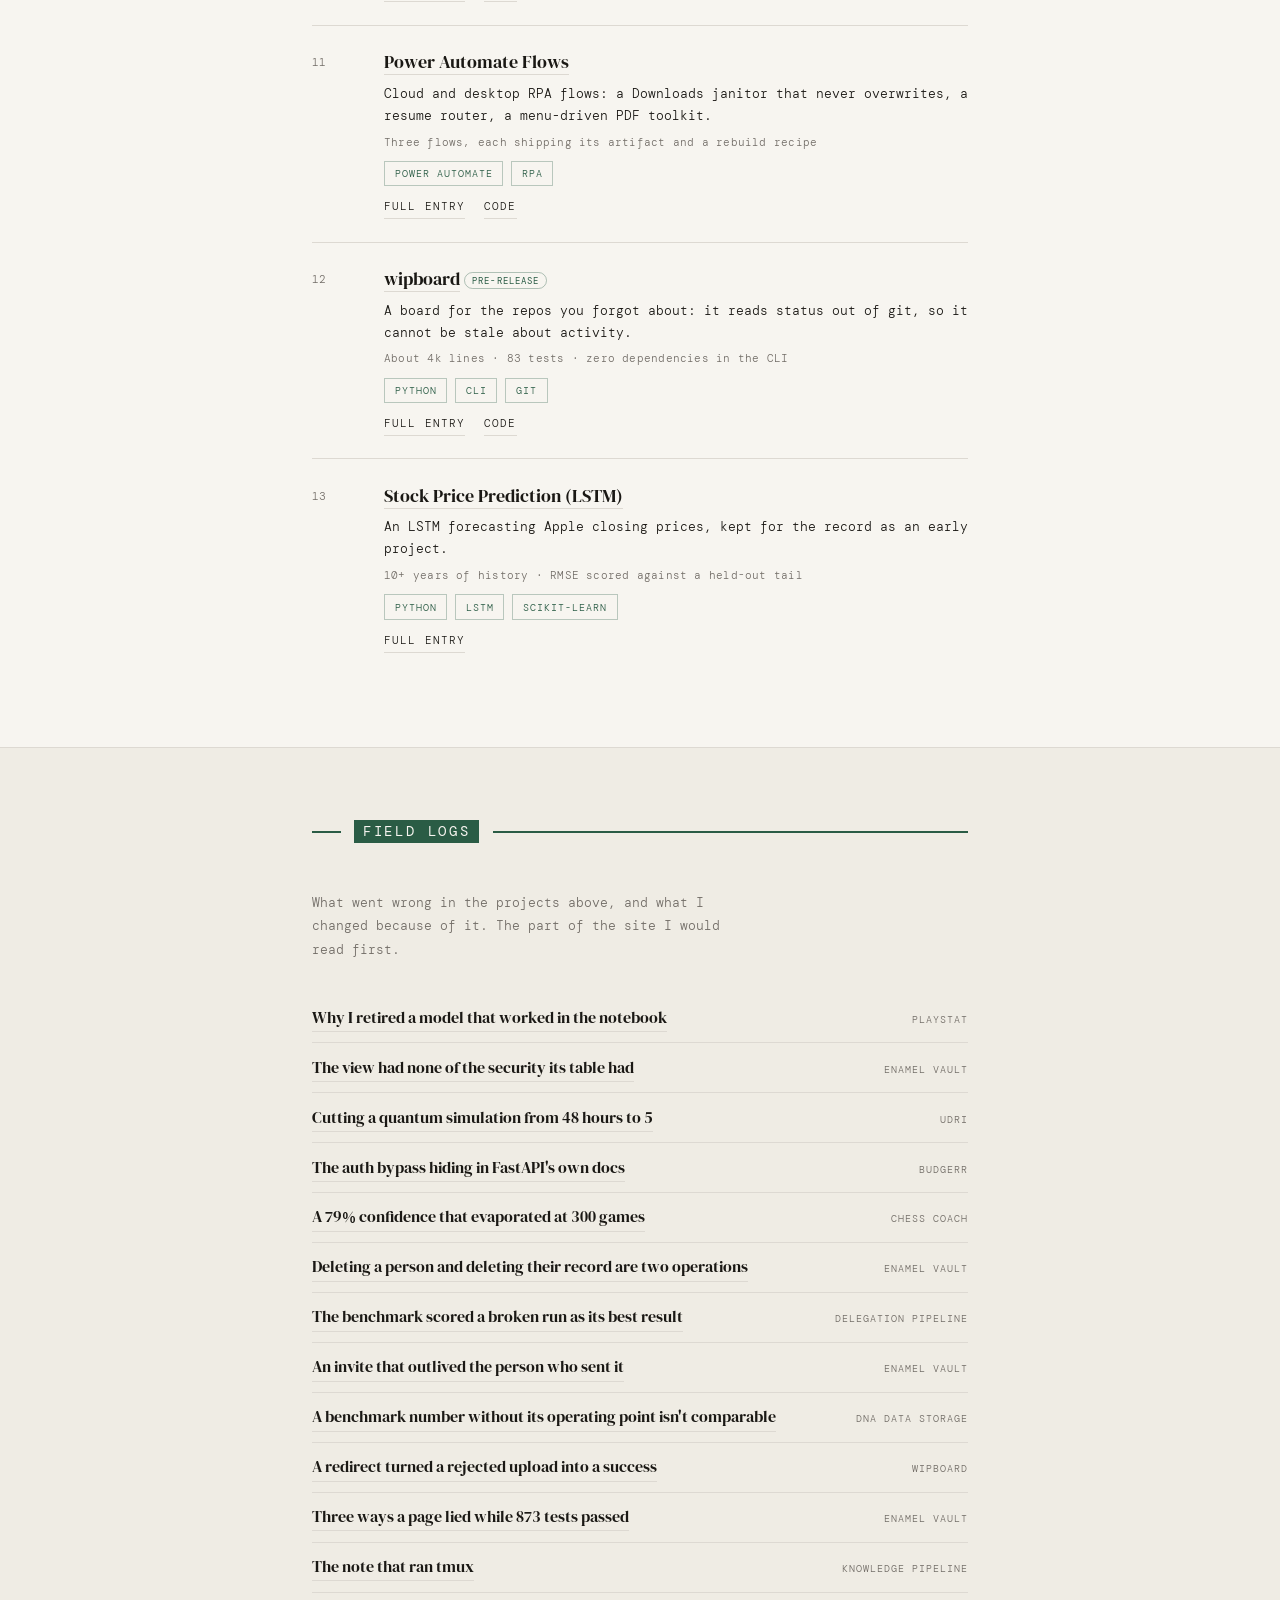
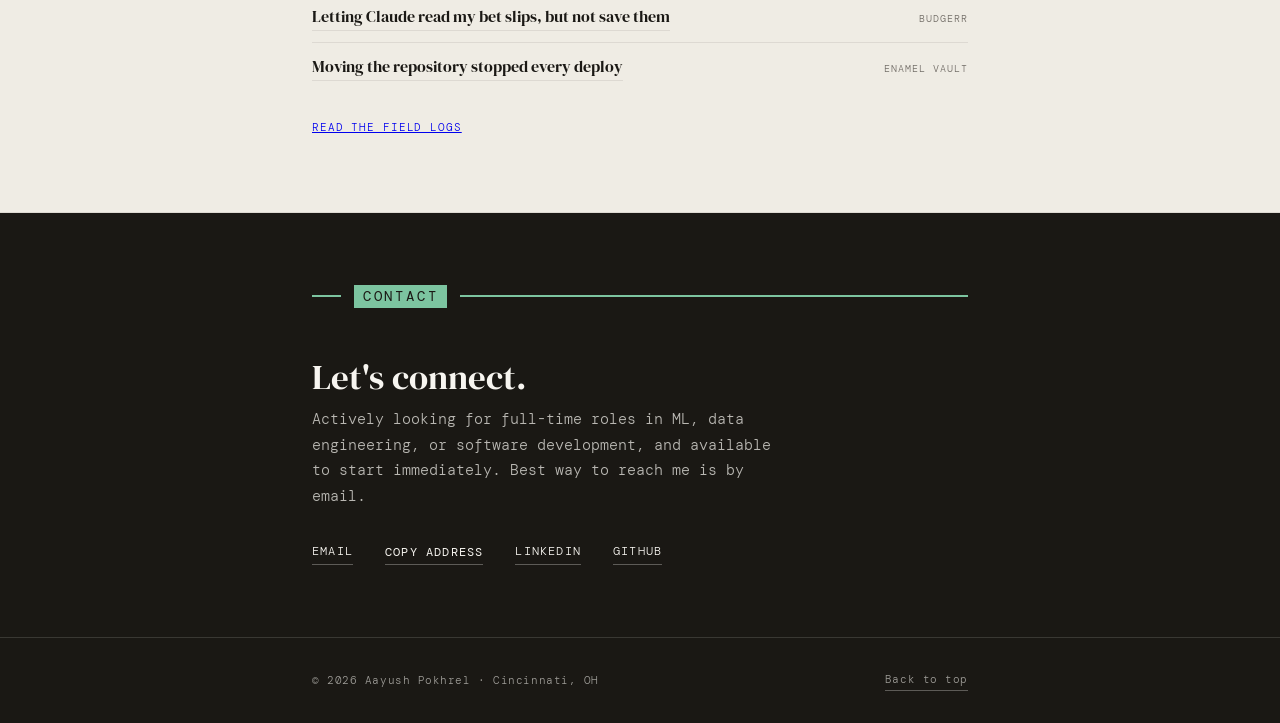
==== commit 0cc39370: "A field log from forming the company: the repo transfer that stopped deploys The four older Enamel V" ====
--- a/index.html
+++ b/index.html
@@ -345,7 +345,7 @@
         </li>
         <li>
           <a href="notes.html#the-view-had-none-of-the">The view had none of the security its table had</a>
-          <span class="log-project">Family Recipes</span>
+          <span class="log-project">Enamel Vault</span>
         </li>
         <li>
           <a href="notes.html#cutting-a-quantum-simulation-from-48">Cutting a quantum simulation from 48 hours to 5</a>
@@ -361,7 +361,7 @@
         </li>
         <li>
           <a href="notes.html#deleting-a-person-and-deleting-their">Deleting a person and deleting their record are two operations</a>
-          <span class="log-project">Family Recipes</span>
+          <span class="log-project">Enamel Vault</span>
         </li>
         <li>
           <a href="notes.html#the-benchmark-scored-a-broken-run">The benchmark scored a broken run as its best result</a>
@@ -369,7 +369,7 @@
         </li>
         <li>
           <a href="notes.html#an-invite-that-outlived-the-person">An invite that outlived the person who sent it</a>
-          <span class="log-project">Family Recipes</span>
+          <span class="log-project">Enamel Vault</span>
         </li>
         <li>
           <a href="notes.html#a-benchmark-number-without-its-operating">A benchmark number without its operating point isn't comparable</a>
@@ -381,7 +381,7 @@
         </li>
         <li>
           <a href="notes.html#three-ways-a-page-lied-while">Three ways a page lied while 873 tests passed</a>
-          <span class="log-project">Family Recipes</span>
+          <span class="log-project">Enamel Vault</span>
         </li>
         <li>
           <a href="notes.html#the-note-that-ran-tmux">The note that ran tmux</a>
@@ -390,6 +390,10 @@
         <li>
           <a href="notes.html#letting-claude-read-my-bet-slips">Letting Claude read my bet slips, but not save them</a>
           <span class="log-project">Budgerr</span>
+        </li>
+        <li>
+          <a href="notes.html#moving-the-repository-stopped-every-deploy">Moving the repository stopped every deploy</a>
+          <span class="log-project">Enamel Vault</span>
         </li>
       </ol>
       <p class="log-more"><a href="notes.html">Read the field logs</a></p>
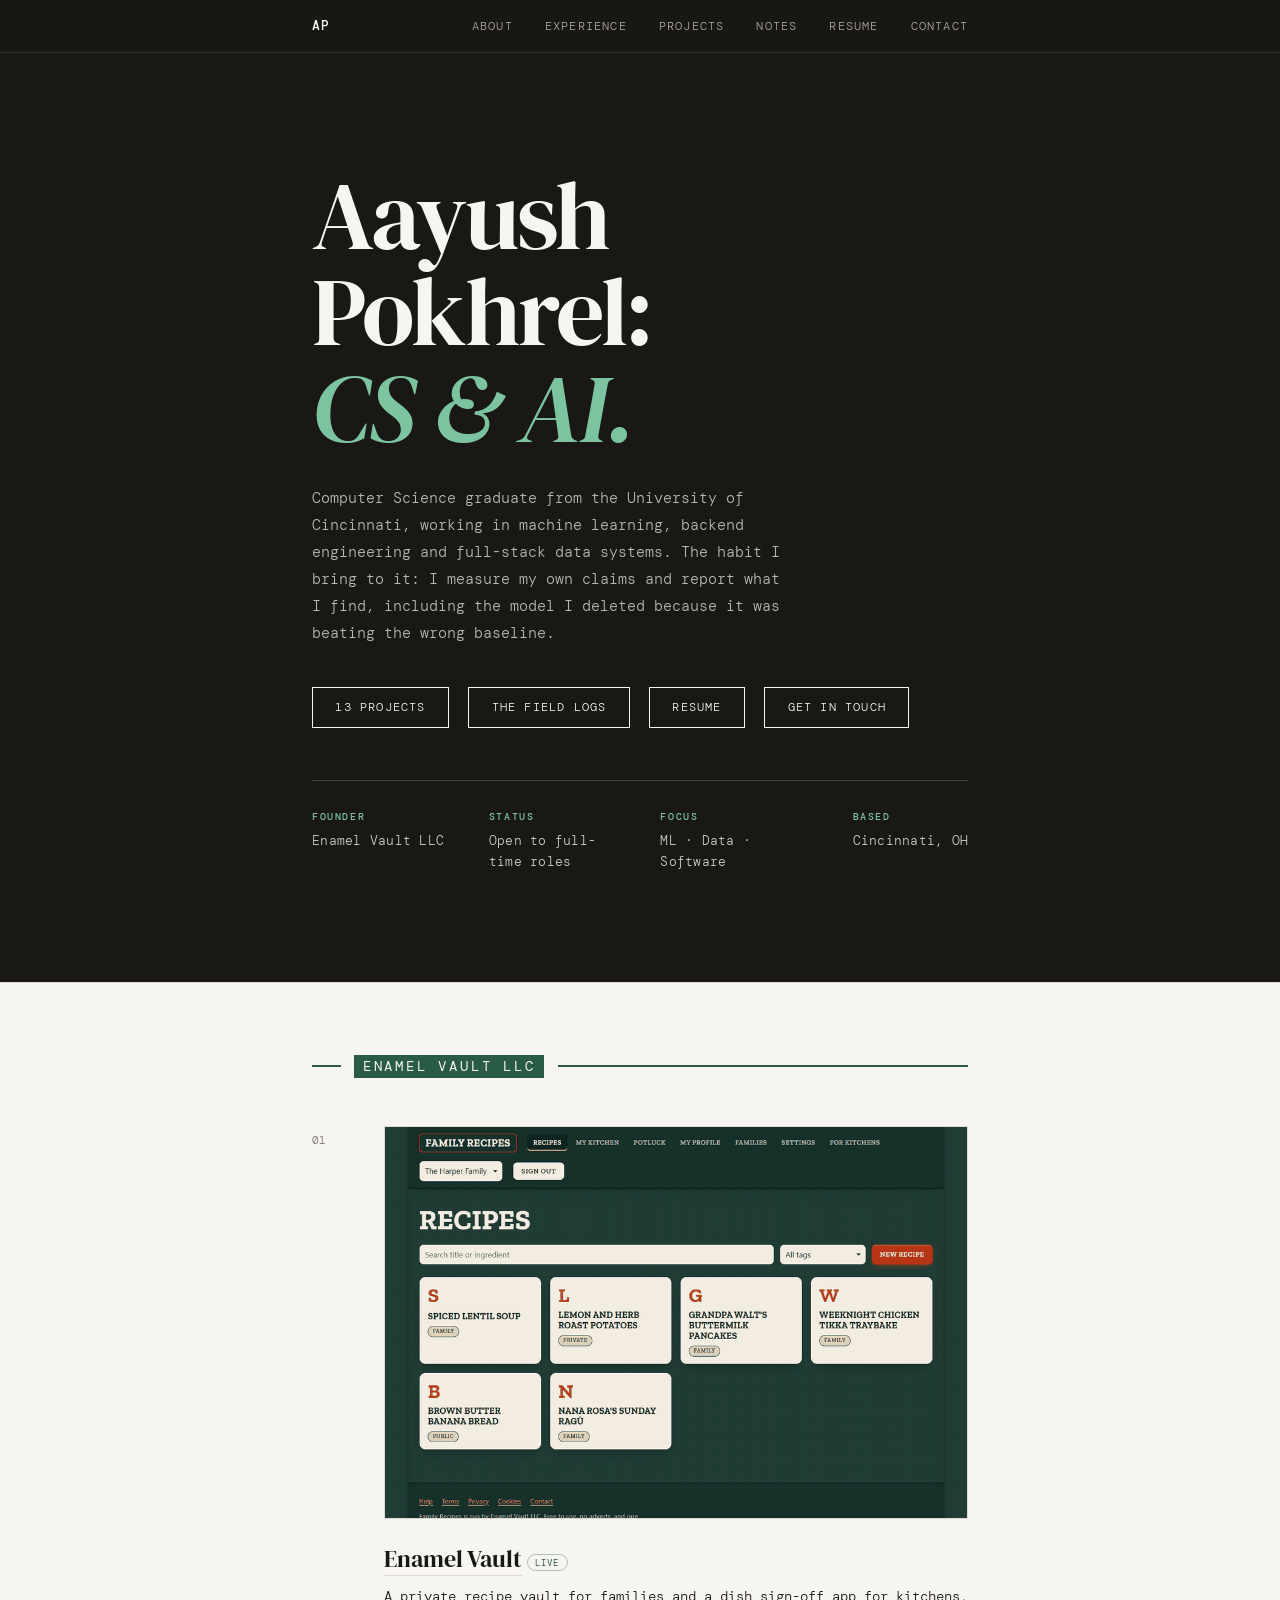
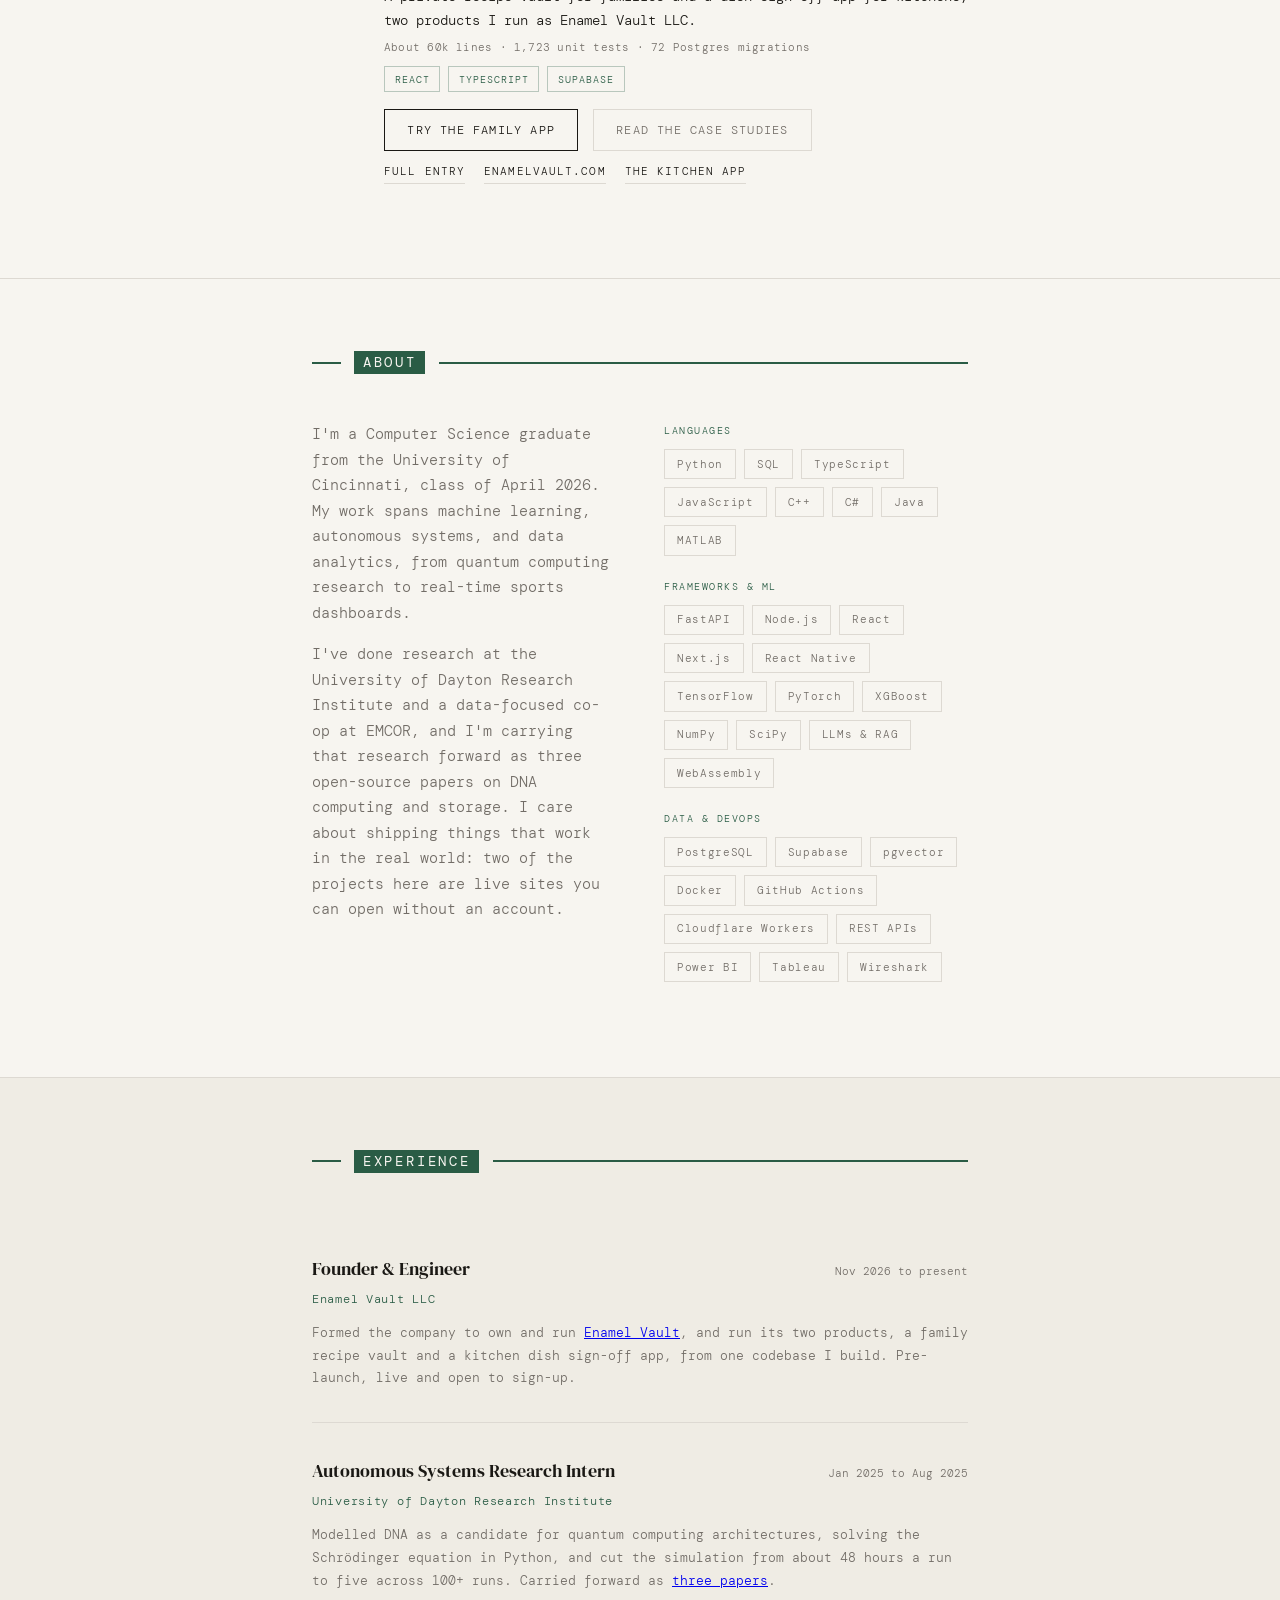
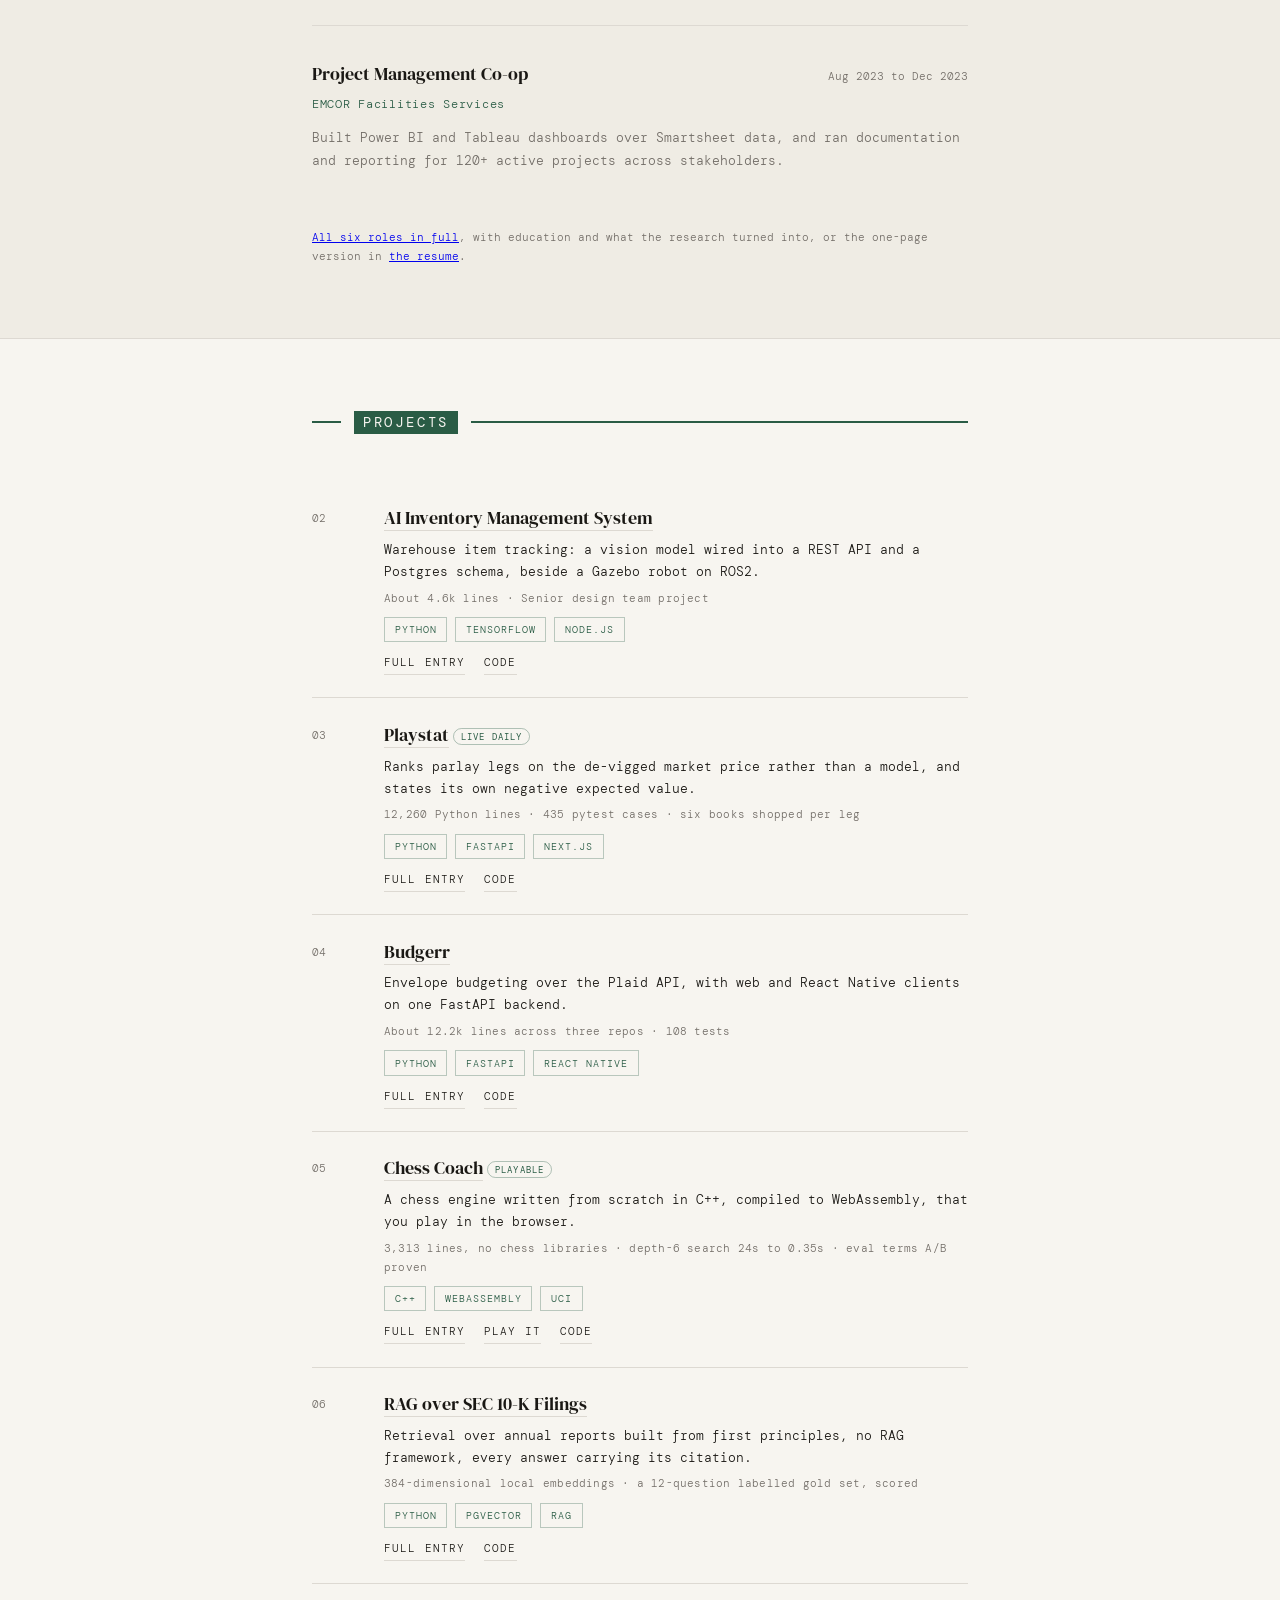
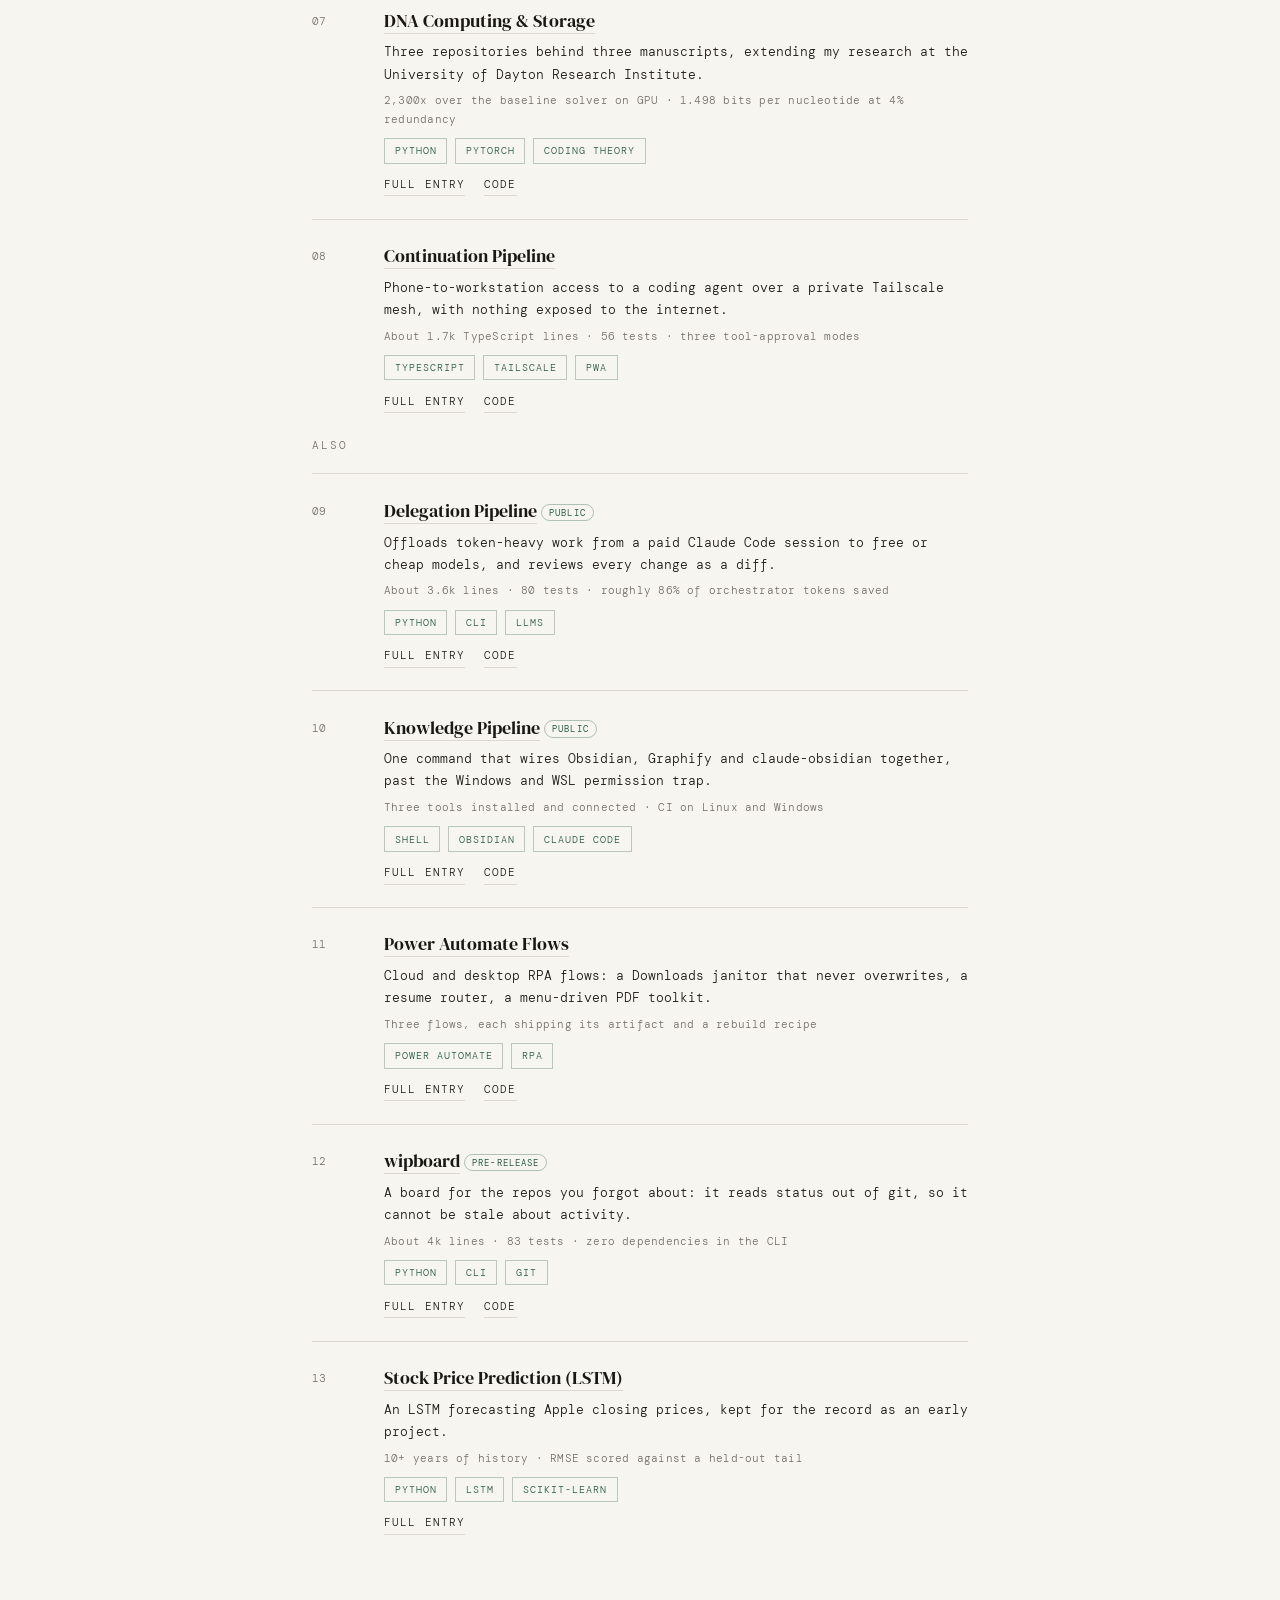
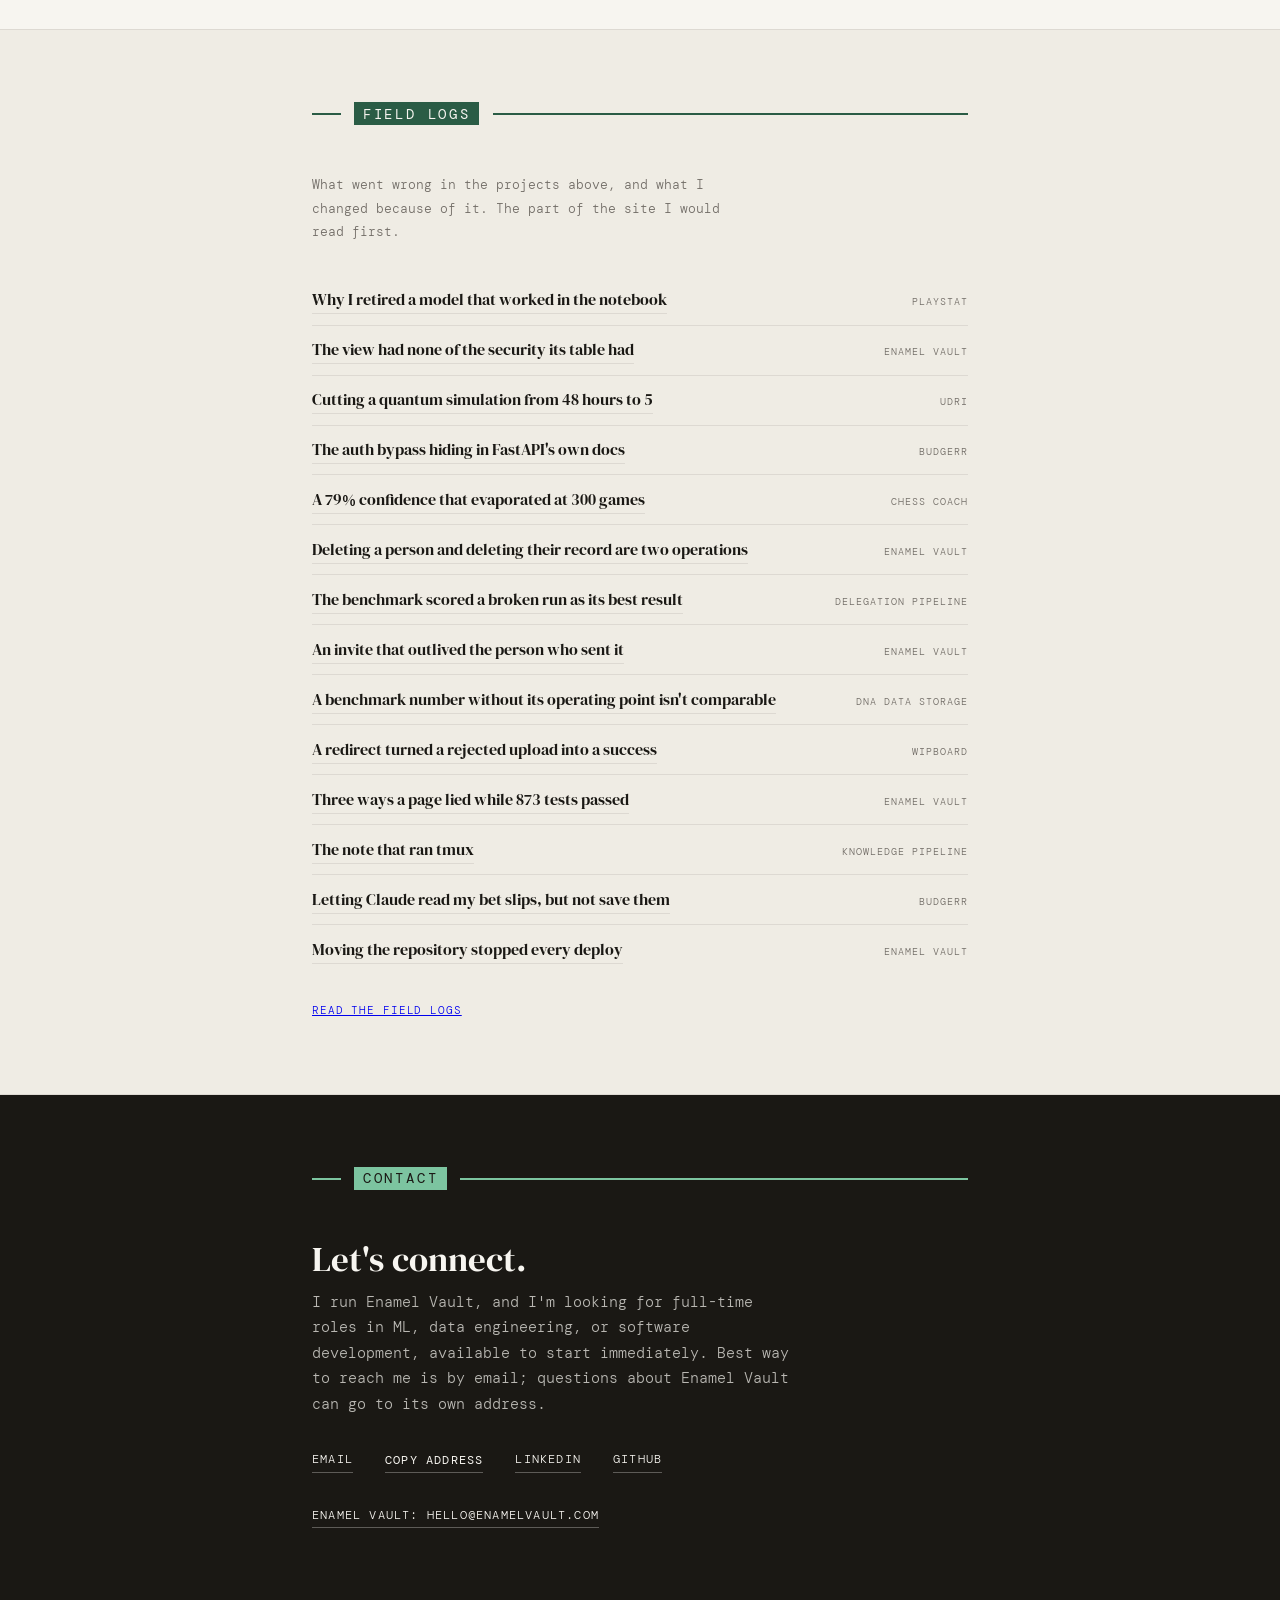
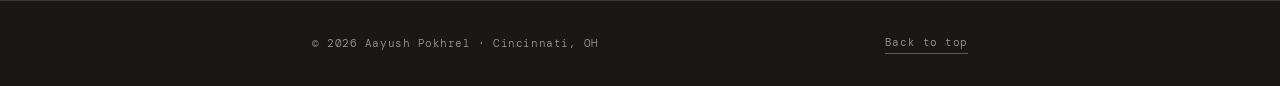
==== commit ce2edb70: "Feature Enamel Vault on the index and name the LLC A band after the hero is card 01 rendered large, " ====
--- a/index.html
+++ b/index.html
@@ -4,7 +4,7 @@
   <meta charset="UTF-8" />
   <meta name="viewport" content="width=device-width, initial-scale=1.0, viewport-fit=cover"/>
   <title>Aayush Pokhrel · CS & AI</title>
-  <meta name="description" content="Aayush Pokhrel is a Computer Science graduate (University of Cincinnati, 2026) in machine learning, backend engineering and data systems. Thirteen projects with measured figures, and the field logs of what went wrong in them."/>
+  <meta name="description" content="Aayush Pokhrel is a Computer Science graduate (University of Cincinnati, 2026) in machine learning, backend engineering and data systems, and the founder of Enamel Vault LLC. Thirteen projects with measured figures, and the field logs of what went wrong in them."/>
   <link rel="canonical" href="https://aayushpokhrel1.github.io/Portfolio/"/>
 
   <!-- Icons & browser chrome -->
@@ -15,7 +15,7 @@
   <meta property="og:type" content="website"/>
   <meta property="og:url" content="https://aayushpokhrel1.github.io/Portfolio/"/>
   <meta property="og:title" content="Aayush Pokhrel · CS & AI"/>
-  <meta property="og:description" content="Computer Science graduate (University of Cincinnati, 2026) in machine learning, backend engineering and data systems. Thirteen projects with measured figures, and the field logs of what went wrong in them."/>
+  <meta property="og:description" content="Computer Science graduate (University of Cincinnati, 2026) in machine learning, backend engineering and data systems, and the founder of Enamel Vault LLC. Thirteen projects with measured figures, and the field logs of what went wrong in them."/>
   <meta property="og:image" content="https://aayushpokhrel1.github.io/Portfolio/assets/og-image.png"/>
   <meta property="og:image:width" content="1200"/>
   <meta property="og:image:height" content="630"/>
@@ -25,7 +25,7 @@
   <!-- Twitter / X card -->
   <meta name="twitter:card" content="summary_large_image"/>
   <meta name="twitter:title" content="Aayush Pokhrel · CS & AI"/>
-  <meta name="twitter:description" content="Computer Science graduate (University of Cincinnati, 2026) in ML, backend and data systems. Thirteen projects with measured figures, and the field logs of what went wrong in them."/>
+  <meta name="twitter:description" content="Computer Science graduate (University of Cincinnati, 2026) in ML, backend and data systems, and founder of Enamel Vault LLC. Thirteen projects with measured figures, and the field logs of what went wrong in them."/>
   <meta name="twitter:image" content="https://aayushpokhrel1.github.io/Portfolio/assets/og-image.png"/>
 
   <link href="https://fonts.googleapis.com/css2?family=DM+Serif+Display:ital@0;1&family=DM+Mono:wght@300;400;500&display=swap" rel="stylesheet"/>
@@ -99,11 +99,35 @@
         <a class="btn" href="#contact">Get in touch</a>
       </div>
       <dl class="hero-spec">
+        <div><dt>Founder</dt><dd>Enamel Vault LLC</dd></div>
         <div><dt>Status</dt><dd>Open to full-time roles</dd></div>
         <div><dt>Focus</dt><dd>ML · Data · Software</dd></div>
         <div><dt>Based</dt><dd>Cincinnati, OH</dd></div>
-        <div><dt>Graduated</dt><dd>April 2026</dd></div>
       </dl>
+    </div>
+  </section>
+
+  <section id="enamel-vault">
+    <div class="container fade-in">
+      <h2 class="section-label"><span>Enamel Vault LLC</span></h2>
+      <div class="card card-feature">
+        <span class="card-num">01</span>
+        <div>
+          <picture class="feature-media">
+            <source srcset="assets/ev-family-recipe.png" media="(prefers-reduced-motion: reduce)"/>
+            <img src="assets/ev-demo.gif" width="960" height="645" loading="lazy" decoding="async" alt="Opening a family recipe in Enamel Vault and cooking from it step by step in Cook Mode."/>
+          </picture>
+          <h3 class="card-title"><a href="work.html#enamel-vault-recipes-for-families-and">Enamel Vault</a> <span class="status">live</span></h3>
+          <p class="card-line">A private recipe vault for families and a dish sign-off app for kitchens, two products I run as Enamel Vault LLC.</p>
+          <p class="card-fig">About 60k lines · 1,723 unit tests · 72 Postgres migrations</p>
+          <div class="project-tags"><span>React</span><span>TypeScript</span><span>Supabase</span></div>
+          <div class="feature-cta">
+            <a class="btn" href="https://recipes.enamelvault.com" target="_blank" rel="noopener noreferrer">Try the family app</a>
+            <a class="btn btn-ghost" href="https://github.com/enamelvault/enamelvault-showcase#case-studies" target="_blank" rel="noopener noreferrer">Read the case studies</a>
+          </div>
+          <div class="project-links"><a href="work.html#enamel-vault-recipes-for-families-and">Full entry</a><a href="https://enamelvault.com" target="_blank" rel="noopener noreferrer">enamelvault.com</a><a href="https://enamelvault.com/professional" target="_blank" rel="noopener noreferrer">The kitchen app</a></div>
+        </div>
+      </div>
     </div>
   </section>
 
@@ -161,6 +185,18 @@
 
       <div class="exp">
         <div class="exp-header">
+          <span class="exp-title">Founder &amp; Engineer</span>
+          <span class="exp-date">Nov 2026 to present</span>
+        </div>
+        <p class="exp-company">Enamel Vault LLC</p>
+        <p class="exp-line">
+          Formed the company to own and run <a href="work.html#enamel-vault-recipes-for-families-and">Enamel Vault</a>,
+          and run its two products, a family recipe vault and a kitchen dish sign-off app, from
+          one codebase I build. Pre-launch, live and open to sign-up.
+        </p>
+      </div>
+      <div class="exp">
+        <div class="exp-header">
           <span class="exp-title">Autonomous Systems Research Intern</span>
           <span class="exp-date">Jan 2025 to Aug 2025</span>
         </div>
@@ -186,7 +222,7 @@
       </div>
 
       <p class="exp-more">
-        <a href="experience.html">All five roles in full</a>, with education and what the
+        <a href="experience.html">All six roles in full</a>, with education and what the
         research turned into, or the one-page version in
         <a href="assets/Pokhrel_Aayush_Resume_2026.pdf" target="_blank" rel="noopener">the resume</a>.
       </p>
@@ -197,7 +233,7 @@
     <div class="container fade-in">
       <h2 class="section-label"><span>Projects</span></h2>
       <div class="card">
-        <span class="card-num">01</span>
+        <span class="card-num">02</span>
         <div>
           <h3 class="card-title"><a href="work.html#ai-inventory-management-system">AI Inventory Management System</a></h3>
           <p class="card-line">Warehouse item tracking: a vision model wired into a REST API and a Postgres schema, beside a Gazebo robot on ROS2.</p>
@@ -207,7 +243,7 @@
         </div>
       </div>
       <div class="card">
-        <span class="card-num">02</span>
+        <span class="card-num">03</span>
         <div>
           <h3 class="card-title"><a href="work.html#playstat-market-ranked-parlay-builder">Playstat</a> <span class="status">live daily</span></h3>
           <p class="card-line">Ranks parlay legs on the de-vigged market price rather than a model, and states its own negative expected value.</p>
@@ -217,23 +253,13 @@
         </div>
       </div>
       <div class="card">
-        <span class="card-num">03</span>
+        <span class="card-num">04</span>
         <div>
           <h3 class="card-title"><a href="work.html#budgerr">Budgerr</a></h3>
           <p class="card-line">Envelope budgeting over the Plaid API, with web and React Native clients on one FastAPI backend.</p>
           <p class="card-fig">About 12.2k lines across three repos · 108 tests</p>
           <div class="project-tags"><span>Python</span><span>FastAPI</span><span>React Native</span></div>
           <div class="project-links"><a href="work.html#budgerr">Full entry</a><a href="https://github.com/aayushpokhrel1/Budgerr" target="_blank" rel="noopener noreferrer">Code</a></div>
-        </div>
-      </div>
-      <div class="card">
-        <span class="card-num">04</span>
-        <div>
-          <h3 class="card-title"><a href="work.html#enamel-vault-recipes-for-families-and">Enamel Vault</a> <span class="status">live</span></h3>
-          <p class="card-line">A private recipe vault for families and a dish sign-off app for professional kitchens, two products on one codebase.</p>
-          <p class="card-fig">About 54.9k lines · 1,638 tests · 67 Postgres migrations</p>
-          <div class="project-tags"><span>React</span><span>TypeScript</span><span>Supabase</span></div>
-          <div class="project-links"><a href="work.html#enamel-vault-recipes-for-families-and">Full entry</a><a href="https://enamelvault.com" target="_blank" rel="noopener noreferrer">Live site</a><a href="https://github.com/enamelvault/enamelvault-showcase" target="_blank" rel="noopener noreferrer">Showcase</a></div>
         </div>
       </div>
       <div class="card">
@@ -405,14 +431,16 @@
       <h2 class="section-label"><span>Contact</span></h2>
       <p class="contact-headline">Let's connect.</p>
       <p class="contact-intro">
-        Actively looking for full-time roles in ML, data engineering, or software
-        development, and available to start immediately. Best way to reach me is by email.
+        I run Enamel Vault, and I'm looking for full-time roles in ML, data engineering, or
+        software development, available to start immediately. Best way to reach me is by
+        email; questions about Enamel Vault can go to its own address.
       </p>
       <div class="contact-links">
         <a href="mailto:aayus.pok@gmail.com">Email</a>
         <button class="contact-copy" type="button" data-email="aayus.pok@gmail.com" data-label="Copy address">Copy address</button>
         <a href="https://www.linkedin.com/in/aayush-pokhrel-dev/" target="_blank" rel="noopener noreferrer">LinkedIn</a>
         <a href="https://github.com/aayushpokhrel1" target="_blank" rel="noopener noreferrer">GitHub</a>
+        <a href="mailto:hello@enamelvault.com">Enamel Vault: hello@enamelvault.com</a>
       </div>
     </div>
   </section>
--- a/styles.css
+++ b/styles.css
@@ -829,6 +829,21 @@
 }
 .card .project-links { margin-top: 0.7rem; }
 
+/* The featured band is card 01 in its own section after the hero. It keeps the
+   card-title / card-line / card-fig sequence so check_shape.py still counts 13 cards
+   and the project never appears twice on the page. */
+.card-feature { border-top: none; padding-top: 0; }
+.card-feature .card-title { font-size: 1.5rem; }
+.card-feature .card-line { font-size: 14px; }
+.feature-media {
+  display: block;
+  margin: 0 0 1.3rem;
+  border: 1px solid var(--rule);
+  overflow: hidden;
+}
+.feature-media img { display: block; width: 100%; height: auto; }
+.feature-cta { display: flex; gap: 0.9rem; flex-wrap: wrap; margin-top: 1.1rem; }
+
 /* Leads that introduce a section or a page, one paragraph, never a wall. */
 .section-lead {
   font-size: 13px;
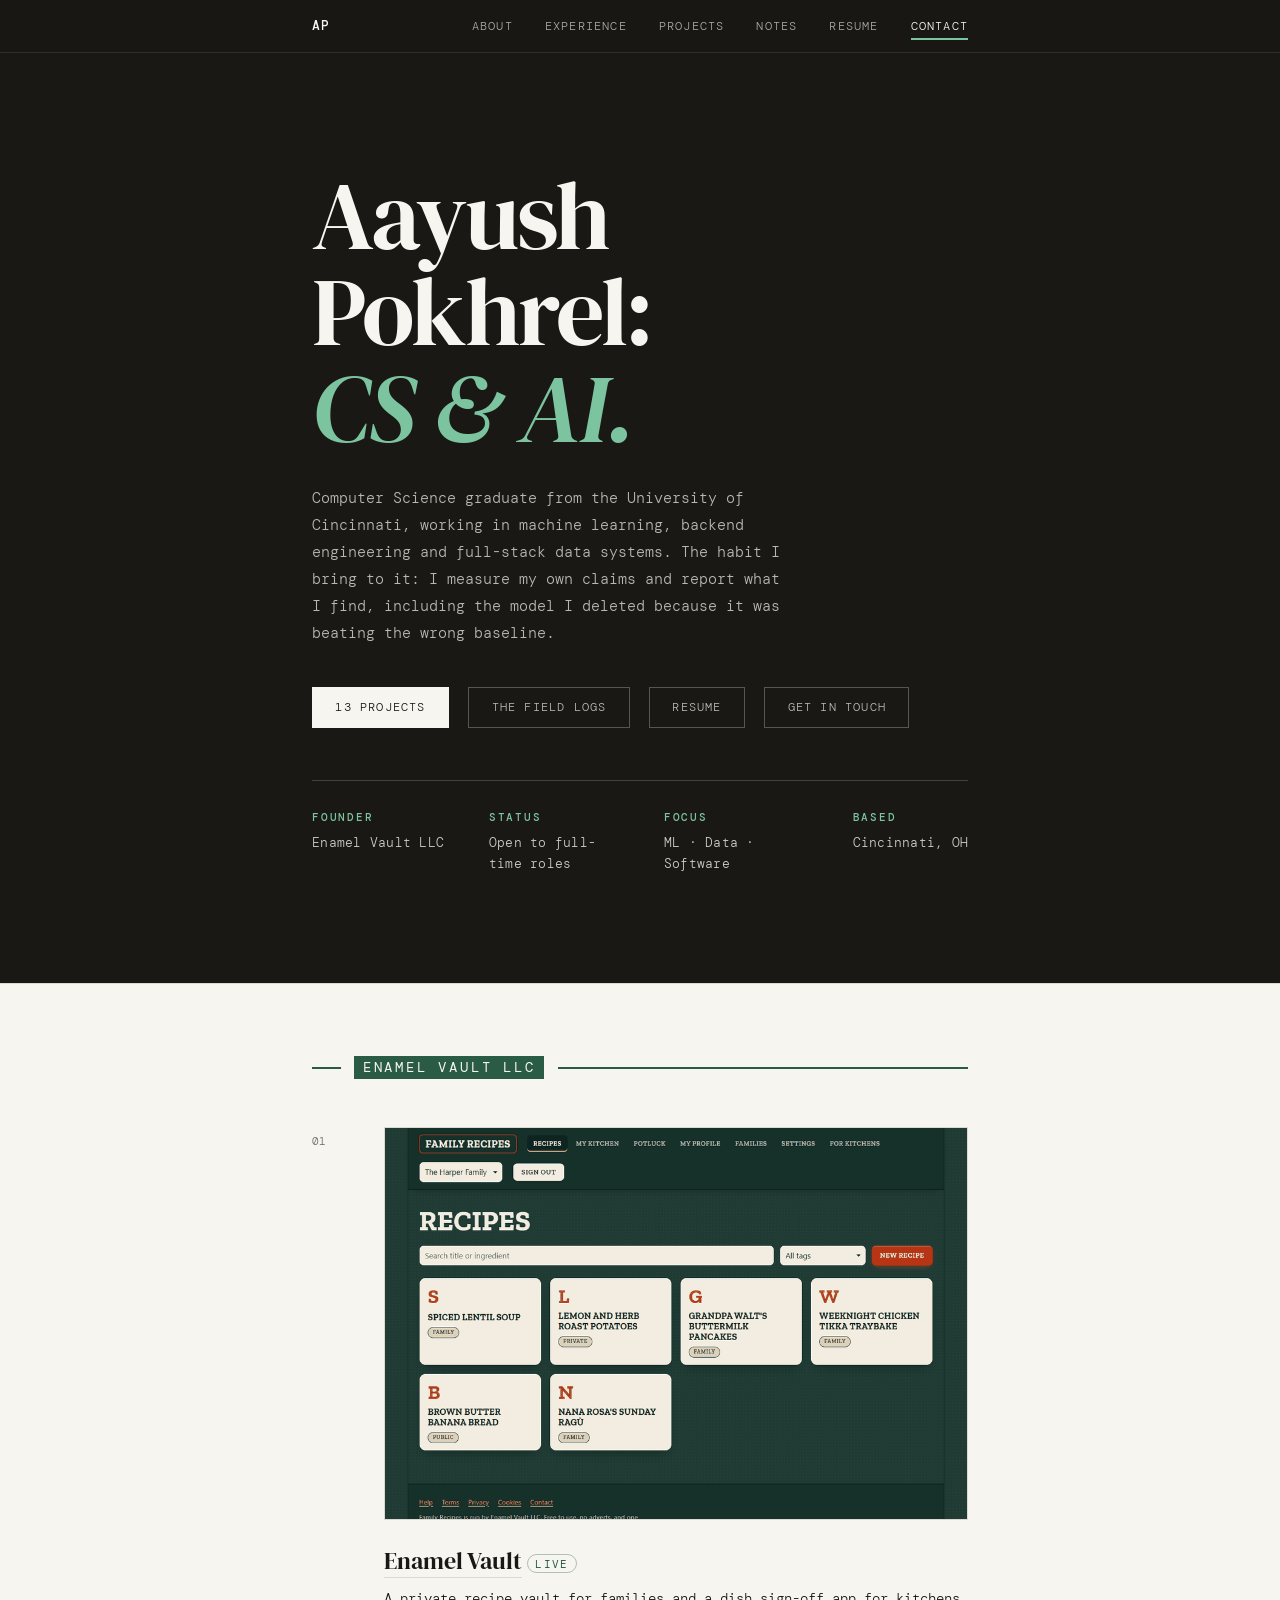
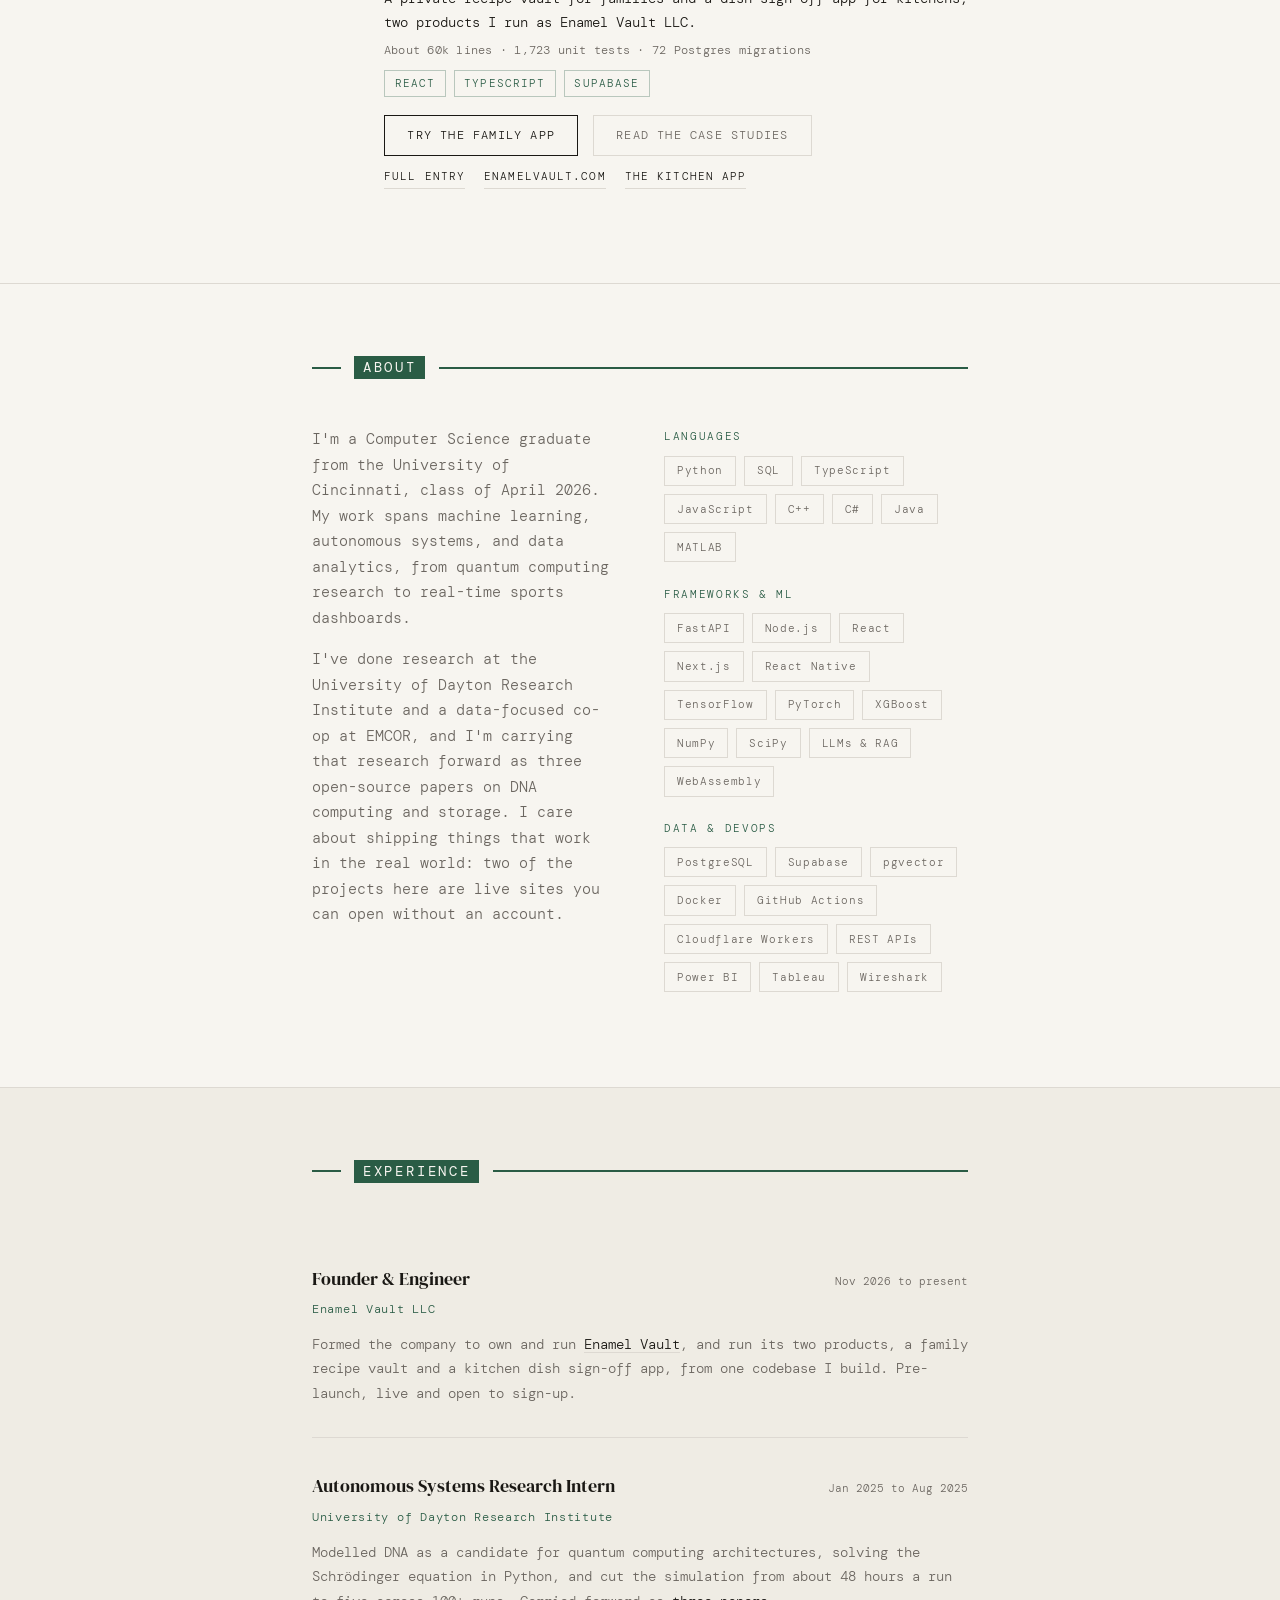
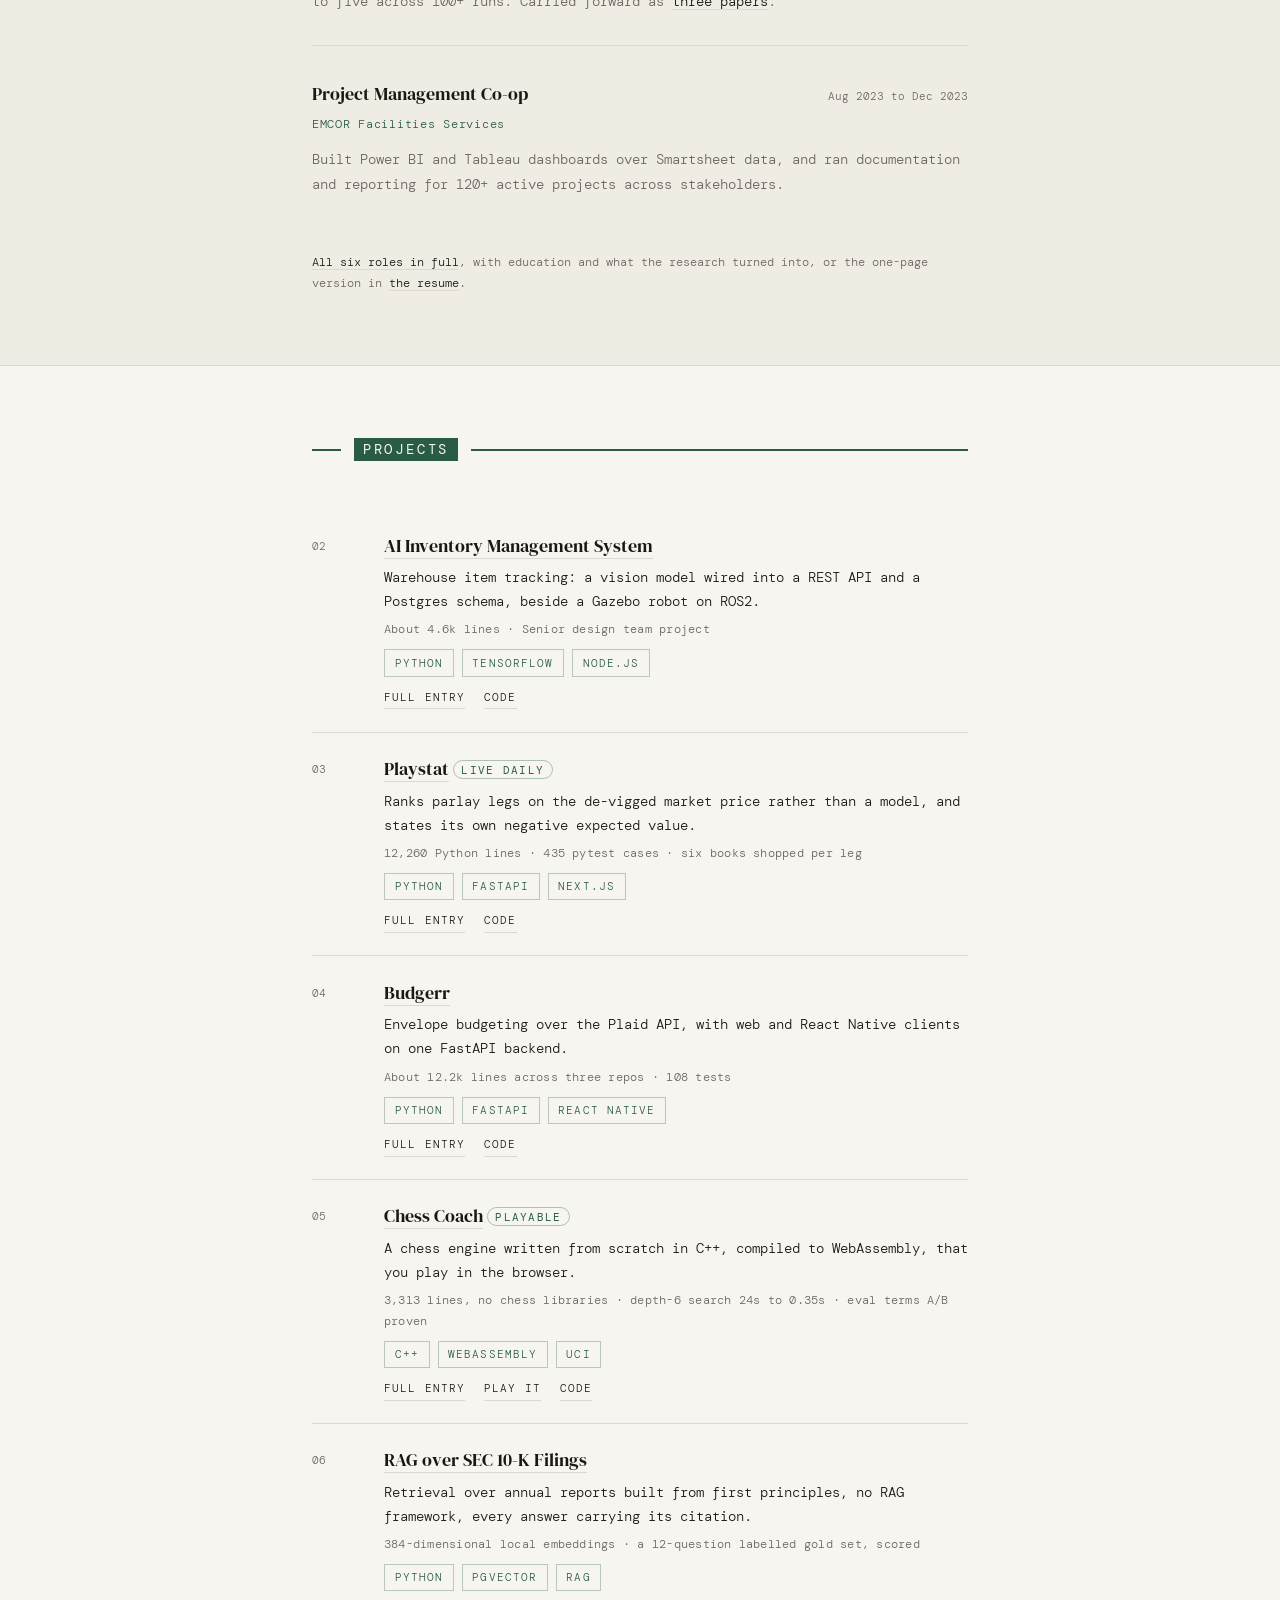
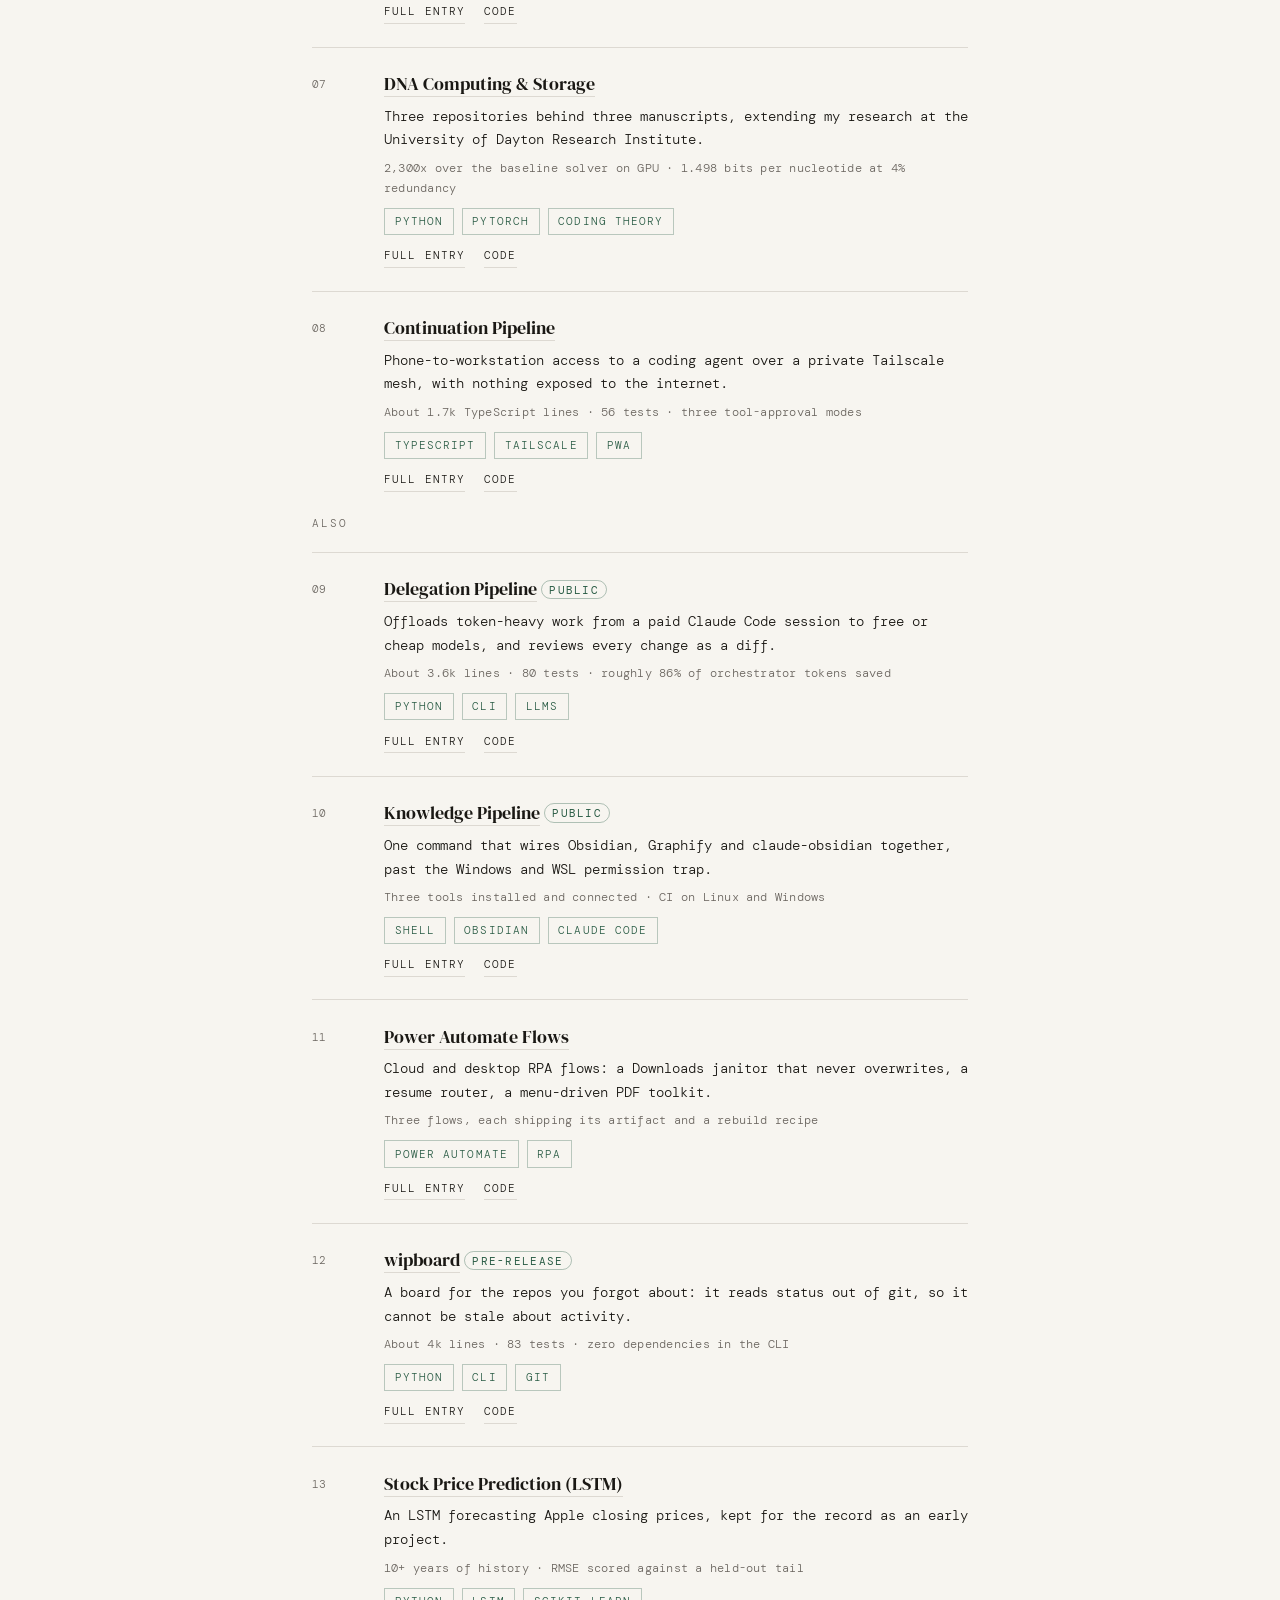
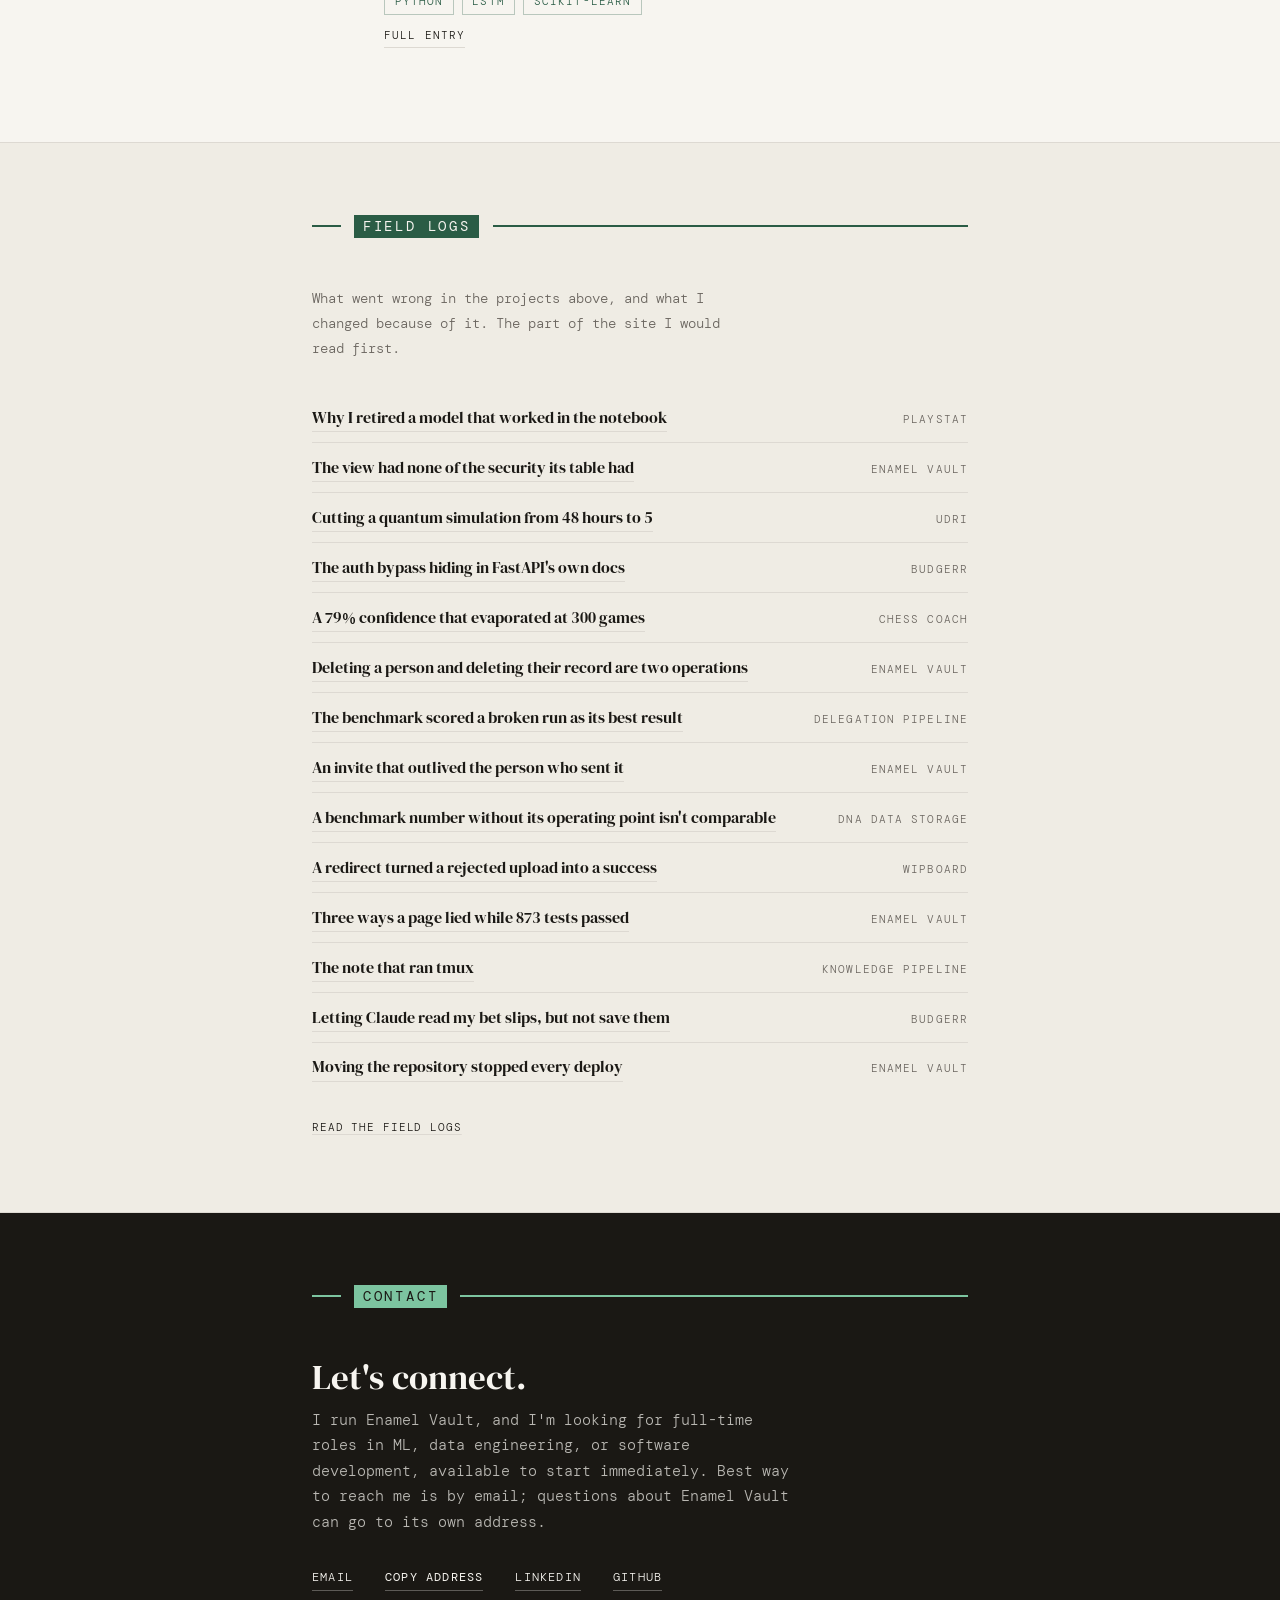
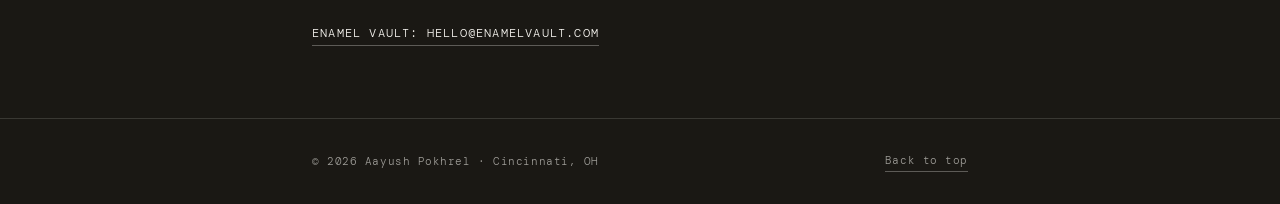
==== commit dbef5e14: "Design refresh: wayfinding, contrast, reading sizes, lightbox morph Look: - Nav shows where you are " ====
--- a/index.html
+++ b/index.html
@@ -93,10 +93,10 @@
         because it was beating the wrong baseline.
       </p>
       <div class="hero-cta">
-        <a class="btn" href="work.html">13 projects</a>
-        <a class="btn" href="notes.html">The field logs</a>
-        <a class="btn" href="assets/Pokhrel_Aayush_Resume_2026.pdf" target="_blank" rel="noopener">Resume</a>
-        <a class="btn" href="#contact">Get in touch</a>
+        <a class="btn btn-primary" href="work.html">13 projects</a>
+        <a class="btn btn-ghost" href="notes.html">The field logs</a>
+        <a class="btn btn-ghost" href="assets/Pokhrel_Aayush_Resume_2026.pdf" target="_blank" rel="noopener">Resume</a>
+        <a class="btn btn-ghost" href="#contact">Get in touch</a>
       </div>
       <dl class="hero-spec">
         <div><dt>Founder</dt><dd>Enamel Vault LLC</dd></div>
--- a/styles.css
+++ b/styles.css
@@ -4,12 +4,17 @@
   --bg: #f7f5f0;
   --bg-2: #efece4;
   --ink: #1a1814;
-  --muted: #726d67;
+  --muted: #6b6660; /* 4.8:1 on --bg-2: #726d67 was 4.3:1 and failed AA on the banded sections */
   --accent: #2a5c45;
   --accent-light: #7cc4a0;
   --rule: #ddd9d2;
   --mono: 'DM Mono', monospace;
   --serif: 'DM Serif Display', Georgia, serif;
+  /* Motion. Entrances and exits use --ease-out; something moving between two places on
+     screen (the lightbox morph) uses --ease-in-out; the drawer uses --ease-drawer. */
+  --ease-out: cubic-bezier(0.16, 1, 0.3, 1);
+  --ease-in-out: cubic-bezier(0.77, 0, 0.175, 1);
+  --ease-drawer: cubic-bezier(0.32, 0.72, 0, 1);
 }
 
 html { scroll-behavior: smooth; }
@@ -32,6 +37,16 @@
 }
 
 /* Browser surfaces themed from the palette, not left at engine defaults. */
+/* Links in running prose. Element-level on purpose: every styled link (nav, cards,
+   buttons, contact) sets its own colour and wins; only links nobody styled land here,
+   and they used to render browser-default blue. */
+a {
+  color: var(--ink);
+  text-decoration: underline 1px var(--rule);
+  text-underline-offset: 3px;
+  transition: text-decoration-color 0.2s;
+}
+a:hover { text-decoration-color: currentColor; }
 ::selection { background: var(--accent); color: var(--bg); }
 html { caret-color: var(--accent); }
 
@@ -114,8 +129,10 @@
 }
 .nav-links a:hover { color: var(--ink); }
 /* "You are here": the current section's link carries a forest thread. */
-.nav-links a.active { color: var(--ink); }
-.nav-links a.active::after {
+.nav-links a.active,
+.nav-links a[aria-current="page"] { color: var(--ink); }
+.nav-links a.active::after,
+.nav-links a[aria-current="page"]::after {
   content: '';
   position: absolute;
   left: 0; right: 0;
@@ -152,7 +169,7 @@
   background: transparent;
   border: 1px solid var(--rule);
   cursor: pointer;
-  transition: color 0.2s, border-color 0.2s;
+  transition: color 0.2s, border-color 0.2s, transform 0.16s var(--ease-out);
 }
 .nav-toggle:hover { color: var(--ink); border-color: var(--ink); }
 nav.nav--hero .nav-toggle { color: var(--bg); border-color: rgba(247,245,240,0.4); }
@@ -168,12 +185,20 @@
     flex-direction: column;
     gap: 0;
     padding: 0.4rem 0 0.6rem;
-    background: rgba(247,245,240,0.97);
-    backdrop-filter: blur(10px);
+    background: var(--bg); /* opaque: at 0.97 the hero headline read through the links */
     border-bottom: 1px solid var(--rule);
-    display: none;
+    display: flex;
+    visibility: hidden;
+    opacity: 0;
+    transform: translateY(-8px);
+    transition: opacity 0.16s var(--ease-out), transform 0.16s var(--ease-out), visibility 0s linear 0.16s;
   }
-  nav.menu-open .nav-links { display: flex; }
+  nav.menu-open .nav-links {
+    visibility: visible;
+    opacity: 1;
+    transform: none;
+    transition: opacity 0.22s var(--ease-drawer), transform 0.22s var(--ease-drawer), visibility 0s;
+  }
   .nav-links li { width: 100%; }
   /* Drawer sits on paper regardless of hero state, so links keep paper-surface colors. */
   nav.nav--hero .nav-links a,
@@ -190,8 +215,10 @@
   nav.nav--hero .nav-links a:hover,
   .nav-links a:hover { color: var(--ink); }
   /* Drawer rows already carry hairlines; drop the underline tick here. */
-  .nav-links a.active::after { display: none; }
-  .nav-links a.active { color: var(--ink); }
+  .nav-links a.active::after,
+  .nav-links a[aria-current="page"]::after { display: none; }
+  .nav-links a.active,
+  .nav-links a[aria-current="page"] { color: var(--ink); }
 }
 
 /* ── Hero (dark peak) ── */
@@ -223,7 +250,7 @@
 .hero-spec > div { display: flex; flex-direction: column; gap: 0.4rem; }
 .hero-spec dt {
   font-family: var(--mono);
-  font-size: 10px;
+  font-size: 11px;
   font-weight: 500;
   letter-spacing: 0.16em;
   text-transform: uppercase;
@@ -250,12 +277,21 @@
 #hero .btn:hover { background: var(--bg); color: var(--ink); }
 #hero .btn-ghost { border-color: rgba(247,245,240,0.28); color: rgba(247,245,240,0.72); }
 #hero .btn-ghost:hover { border-color: var(--bg); background: transparent; color: var(--bg); }
+/* One primary action: the work. The other three step back to ghost. */
+#hero .btn-primary { background: var(--bg); border-color: var(--bg); color: var(--ink); }
+#hero .btn-primary:hover { background: var(--accent-light); border-color: var(--accent-light); color: var(--ink); }
 .hero-cta {
   display: flex;
   gap: 1.2rem;
   align-items: center;
   flex-wrap: wrap;
 }
+/* On a phone four buttons wrapped into ragged rows; a 2x2 grid keeps them even. */
+@media (max-width: 580px) {
+  /* stretch, not center: a label that wraps would otherwise leave its row-mate shorter */
+  .hero-cta { display: grid; grid-template-columns: 1fr 1fr; gap: 0.8rem; align-items: stretch; }
+  .hero-cta .btn { display: flex; align-items: center; justify-content: center; text-align: center; padding-inline: 0.6rem; }
+}
 .btn {
   display: inline-block;
   padding: 0.6rem 1.4rem;
@@ -266,8 +302,9 @@
   text-decoration: none;
   border: 1px solid var(--ink);
   color: var(--ink);
-  transition: background 0.2s, color 0.2s;
-}
+  transition: background 0.2s, color 0.2s, border-color 0.2s, transform 0.16s var(--ease-out);
+}
+.btn:active, .nav-toggle:active { transform: scale(0.97); }
 .btn:hover { background: var(--ink); color: var(--bg); }
 .btn-ghost { border-color: var(--rule); color: var(--muted); }
 .btn-ghost:hover { border-color: var(--ink); background: transparent; color: var(--ink); }
@@ -287,6 +324,7 @@
   font-family: var(--mono);
   font-weight: 400;
   font-size: 14px;
+  line-height: 1.2; /* the same whether the label is a page's h1 or a section's h2 */
   letter-spacing: 0.2em;
   text-transform: uppercase;
   color: var(--ink);
@@ -332,7 +370,7 @@
 .about-text p { color: var(--muted); margin-bottom: 1rem; }
 .skills-group { margin-bottom: 1.4rem; }
 .skills-group-label {
-  font-size: 10px;
+  font-size: 11px;
   letter-spacing: 0.15em;
   text-transform: uppercase;
   color: var(--accent);
@@ -384,7 +422,7 @@
 }
 .exp-bullets { list-style: none; }
 .exp-bullets li {
-  font-size: 13px;
+  font-size: 14px;
   color: var(--muted);
   line-height: 1.8;
   padding-left: 1.2rem;
@@ -419,7 +457,7 @@
   margin-bottom: 0.4rem;
 }
 .project-desc {
-  font-size: 13px;
+  font-size: 14px;
   color: var(--muted);
   margin-bottom: 0.8rem;
   line-height: 1.8;
@@ -434,7 +472,7 @@
 }
 .project-points li {
   position: relative;
-  font-size: 13px;
+  font-size: 14px;
   color: var(--muted);
   line-height: 1.75;
   padding-left: 1.1rem;
@@ -453,7 +491,7 @@
 .project-points strong { color: var(--ink); font-weight: 500; }
 .project-tags { display: flex; gap: 0.5rem; flex-wrap: wrap; }
 .project-tags span {
-  font-size: 10px;
+  font-size: 11px;
   letter-spacing: 0.1em;
   text-transform: uppercase;
   color: var(--accent);
@@ -479,13 +517,13 @@
 }
 .project-links a:hover { border-color: var(--ink); }
 .project-note {
-  font-size: 10px;
+  font-size: 11px;
   letter-spacing: 0.1em;
   text-transform: uppercase;
   color: var(--muted);
 }
 .project-gallery {
-  margin: 0.2rem 0 1.3rem;
+  margin: 1.2rem 0 1.1rem;
   display: grid;
   grid-template-columns: 1fr 1fr;
   gap: 0.8rem;
@@ -509,7 +547,7 @@
   background: var(--rule);
 }
 .project-shot figcaption {
-  font-size: 10px;
+  font-size: 11px;
   letter-spacing: 0.08em;
   text-transform: uppercase;
   color: var(--muted);
@@ -599,7 +637,7 @@
   font-weight: 400;
 }
 .also-desc {
-  font-size: 12px;
+  font-size: 13px;
   color: var(--muted);
   line-height: 1.75;
   margin: 0.25rem 0 0.7rem;
@@ -609,7 +647,7 @@
 /* ── Notes (field log) ── */
 .notes-intro {
   color: var(--muted);
-  font-size: 13px;
+  font-size: 14px;
   max-width: 520px;
   margin: -1.8rem 0 2.4rem;
 }
@@ -623,7 +661,7 @@
   align-items: baseline;
   gap: 0.85rem;
   flex-wrap: wrap;
-  font-size: 10px;
+  font-size: 11px;
   letter-spacing: 0.16em;
   text-transform: uppercase;
   color: var(--muted);
@@ -637,7 +675,7 @@
   margin-bottom: 0.7rem;
 }
 .note-body p {
-  font-size: 13px;
+  font-size: 14px;
   color: var(--muted);
   line-height: 1.8;
   margin-bottom: 0.8rem;
@@ -645,7 +683,7 @@
 .note-body p:last-child { margin-bottom: 0; }
 .note-tags { display: flex; gap: 0.5rem; flex-wrap: wrap; margin-top: 0.9rem; }
 .note-tags span {
-  font-size: 10px;
+  font-size: 11px;
   letter-spacing: 0.1em;
   text-transform: uppercase;
   color: var(--accent);
@@ -727,14 +765,15 @@
 /* Footer rides the same ink surface as Contact, closing the bookend. */
 footer { background: var(--ink); border-top-color: rgba(247,245,240,0.14); }
 footer .container { color: rgba(247,245,240,0.6); }
-#contact + footer .footer-link { color: rgba(247,245,240,0.6); border-bottom-color: rgba(247,245,240,0.3); }
-#contact + footer .footer-link:hover { color: var(--bg); border-bottom-color: var(--bg); }
+/* Every footer sits on ink, with or without a #contact before it (the subpages have none). */
+footer .footer-link { color: rgba(247,245,240,0.6); border-bottom-color: rgba(247,245,240,0.3); }
+footer .footer-link:hover { color: var(--bg); border-bottom-color: var(--bg); }
 
 /* ── Fade-in (progressive enhancement: content only hides once JS is present) ── */
 .js .fade-in {
   opacity: 0;
   transform: translateY(14px);
-  transition: opacity 0.6s ease, transform 0.6s ease;
+  transition: opacity 0.6s var(--ease-out), transform 0.6s var(--ease-out);
 }
 .js .fade-in.visible { opacity: 1; transform: none; }
 
@@ -743,7 +782,7 @@
 .js .section-label::after {
   transform: scaleX(0);
   transform-origin: left center;
-  transition: transform 0.55s cubic-bezier(0.16, 1, 0.3, 1) 0.08s;
+  transition: transform 0.55s var(--ease-out) 0.08s;
 }
 .js .fade-in.visible .section-label::before,
 .js .fade-in.visible .section-label::after { transform: scaleX(1); }
@@ -757,21 +796,29 @@
   from { opacity: 0; transform: translateY(14px); }
   to   { opacity: 1; transform: none; }
 }
-.js #hero .hl { display: inline-block; opacity: 0; animation: ink-in 0.72s cubic-bezier(0.16, 1, 0.3, 1) both; }
+.js #hero .hl { display: inline-block; opacity: 0; animation: ink-in 0.72s var(--ease-out) both; }
 .js #hero h1 span:nth-of-type(1) { animation-delay: 0.05s; }
 .js #hero h1 span:nth-of-type(2) { animation-delay: 0.14s; }
 .js #hero h1 em.hl { animation-delay: 0.23s; }
-.js #hero .hero-sub  { opacity: 0; animation: rise-in 0.6s cubic-bezier(0.16, 1, 0.3, 1) 0.34s both; }
-.js #hero .hero-cta  { opacity: 0; animation: rise-in 0.6s cubic-bezier(0.16, 1, 0.3, 1) 0.44s both; }
-.js #hero .hero-spec { opacity: 0; animation: rise-in 0.6s cubic-bezier(0.16, 1, 0.3, 1) 0.54s both; }
-
-/* Supporting: lightbox image arrives with a soft focus-in, not a hard cut. */
+.js #hero .hero-sub  { opacity: 0; animation: rise-in 0.6s var(--ease-out) 0.34s both; }
+.js #hero .hero-cta  { opacity: 0; animation: rise-in 0.6s var(--ease-out) 0.44s both; }
+.js #hero .hero-spec { opacity: 0; animation: rise-in 0.6s var(--ease-out) 0.54s both; }
+
+/* Lightbox: with View Transitions (site.js adds .vt) the thumbnail morphs into the image
+   and back, and the backdrop crossfades with the page. Without VT the image fades in. */
+.lightbox.vt img { opacity: 1; transform: none; transition: none; }
+::view-transition-group(lightbox-shot) { animation-duration: 0.34s; animation-timing-function: var(--ease-in-out); }
+::view-transition-old(root), ::view-transition-new(root) { animation-duration: 0.24s; animation-timing-function: var(--ease-out); }
+/* Swipe-down to close on touch: the image follows the finger 1:1. */
+.lightbox img { touch-action: none; }
+.lightbox.dragging img { transition: none; }
 .lightbox img {
   opacity: 0;
   transform: scale(0.985);
-  transition: opacity 0.28s ease, transform 0.32s cubic-bezier(0.16, 1, 0.3, 1);
+  transition: opacity 0.28s ease, transform 0.32s var(--ease-out);
 }
 .lightbox.open img { opacity: 1; transform: none; }
+@starting-style { .lightbox.open:not(.vt) img { opacity: 0; transform: scale(0.985); } }
 
 @media (prefers-reduced-motion: reduce) {
   html { scroll-behavior: auto; }
@@ -785,6 +832,8 @@
   .js #hero .hero-cta,
   .js #hero .hero-spec { opacity: 1; transform: none; filter: none; animation: none; }
   .lightbox img { opacity: 1; transform: none; transition: opacity 0.2s ease; }
+  .btn:active, .nav-toggle:active { transform: none; }
+  .nav-links, nav.menu-open .nav-links { transform: none; }
 }
 
 /* ── Index cards (index.html) ─────────────────────────────────────────────
@@ -810,7 +859,7 @@
 .card-title a:hover { border-bottom-color: var(--ink); }
 .status {
   font-family: var(--mono);
-  font-size: 9px;
+  font-size: 11px;
   letter-spacing: 0.12em;
   text-transform: uppercase;
   color: var(--accent);
@@ -820,9 +869,9 @@
   vertical-align: 0.18em;
   white-space: nowrap;
 }
-.card-line { font-size: 13px; line-height: 1.7; margin-bottom: 0.35rem; }
+.card-line { font-size: 14px; line-height: 1.7; margin-bottom: 0.35rem; }
 .card-fig {
-  font-size: 11px;
+  font-size: 12px;
   color: var(--muted);
   letter-spacing: 0.02em;
   margin-bottom: 0.6rem;
@@ -846,7 +895,7 @@
 
 /* Leads that introduce a section or a page, one paragraph, never a wall. */
 .section-lead {
-  font-size: 13px;
+  font-size: 14px;
   color: var(--muted);
   line-height: 1.8;
   max-width: 54ch;
@@ -854,8 +903,8 @@
 }
 
 /* Experience on the index is one line per role; the bullets are in the resume. */
-.exp-line { font-size: 13px; line-height: 1.75; color: var(--muted); margin-top: 0.5rem; }
-.exp-more { font-size: 11px; color: var(--muted); margin-top: 1.5rem; }
+.exp-line { font-size: 14px; line-height: 1.75; color: var(--muted); margin-top: 0.5rem; }
+.exp-more { font-size: 12px; color: var(--muted); margin-top: 1.5rem; }
 
 /* The log index: titles only. They carry the range on their own. */
 .log-index { list-style: none; margin: 0 0 1.4rem; }
@@ -877,7 +926,7 @@
 }
 .log-index a:hover { border-bottom-color: var(--ink); }
 .log-project {
-  font-size: 10px;
+  font-size: 11px;
   letter-spacing: 0.1em;
   text-transform: uppercase;
   color: var(--muted);
@@ -893,9 +942,9 @@
 }
 
 /* ── Experience page (experience.html) ───────────────────────────────────── */
-.exp-body { font-size: 13px; line-height: 1.8; color: var(--muted); margin: 0.6rem 0 0.9rem; }
+.exp-body { font-size: 14px; line-height: 1.8; color: var(--muted); margin: 0.6rem 0 0.9rem; }
 .exp-after {
-  font-size: 12px;
+  font-size: 13px;
   line-height: 1.8;
   color: var(--muted);
   margin-top: 1rem;
@@ -904,7 +953,7 @@
 }
 .exp-after-label {
   display: block;
-  font-size: 9px;
+  font-size: 11px;
   letter-spacing: 0.12em;
   text-transform: uppercase;
   color: var(--accent);
